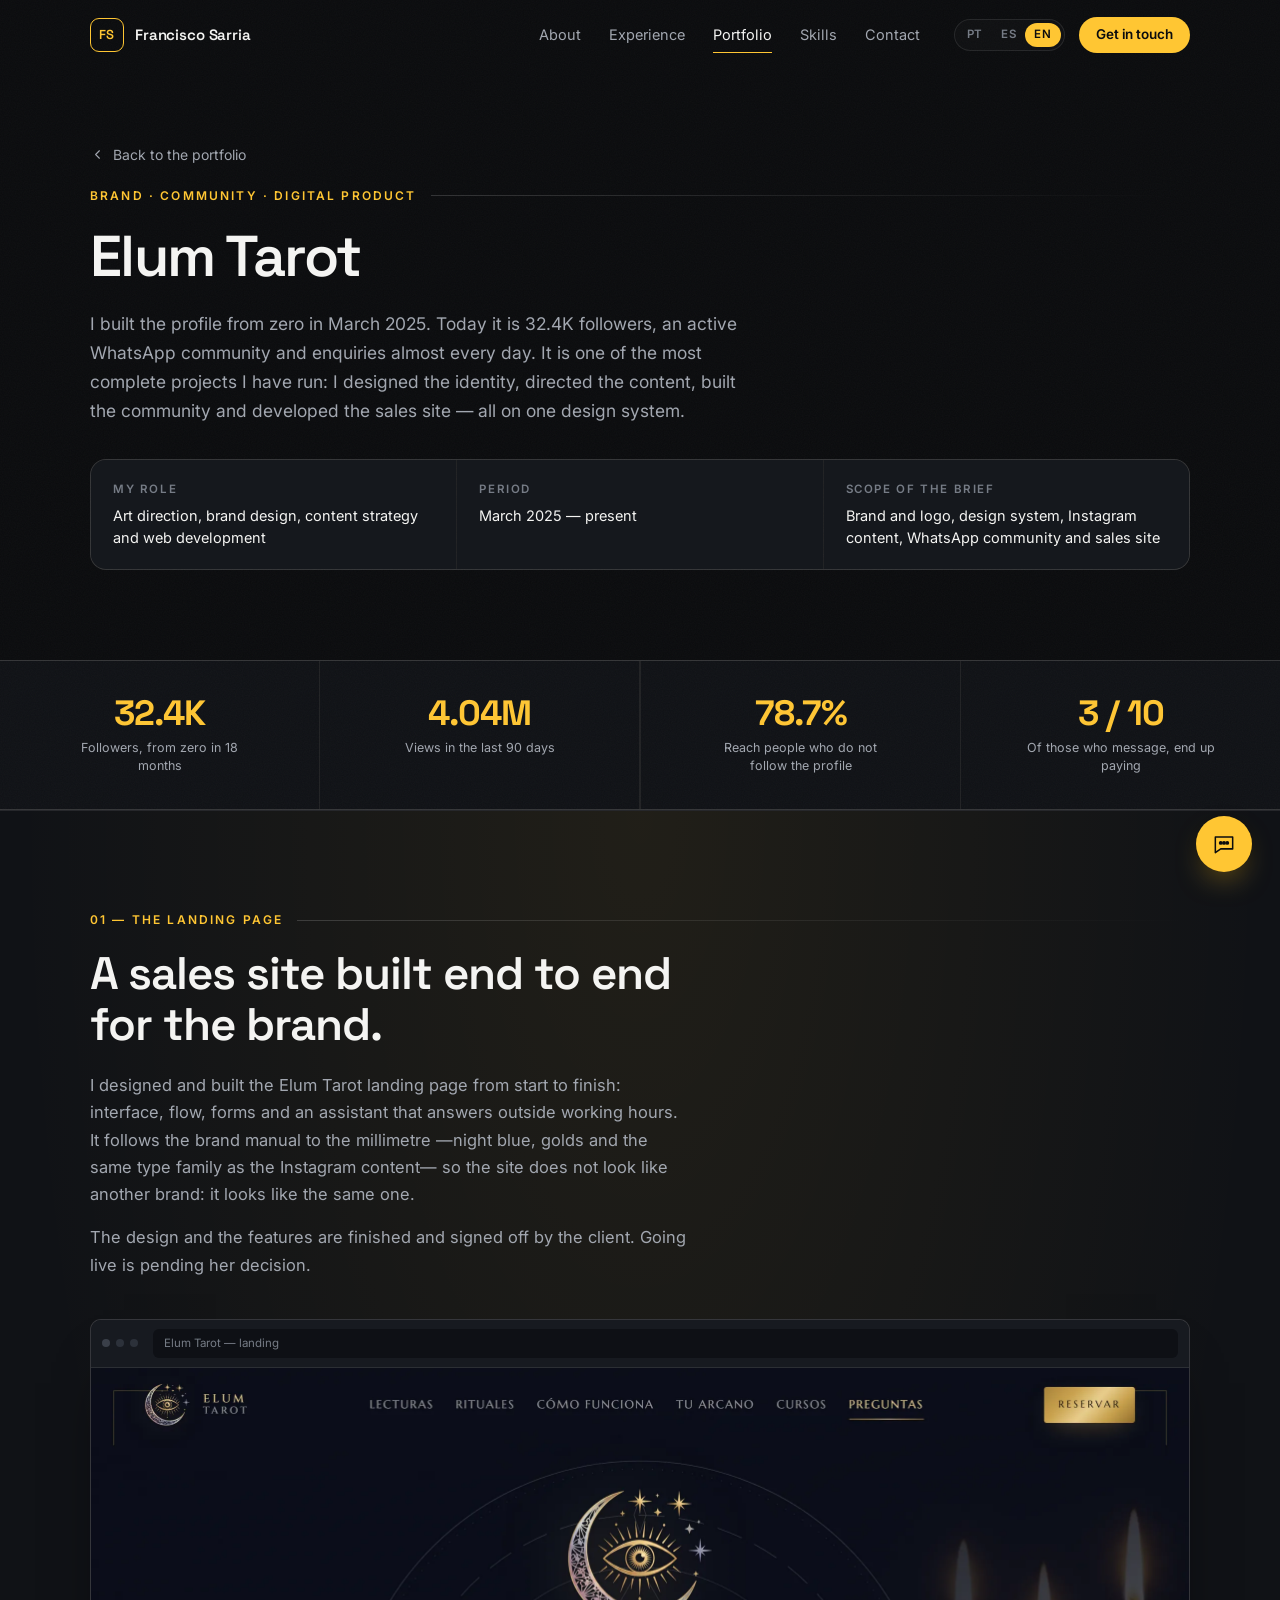
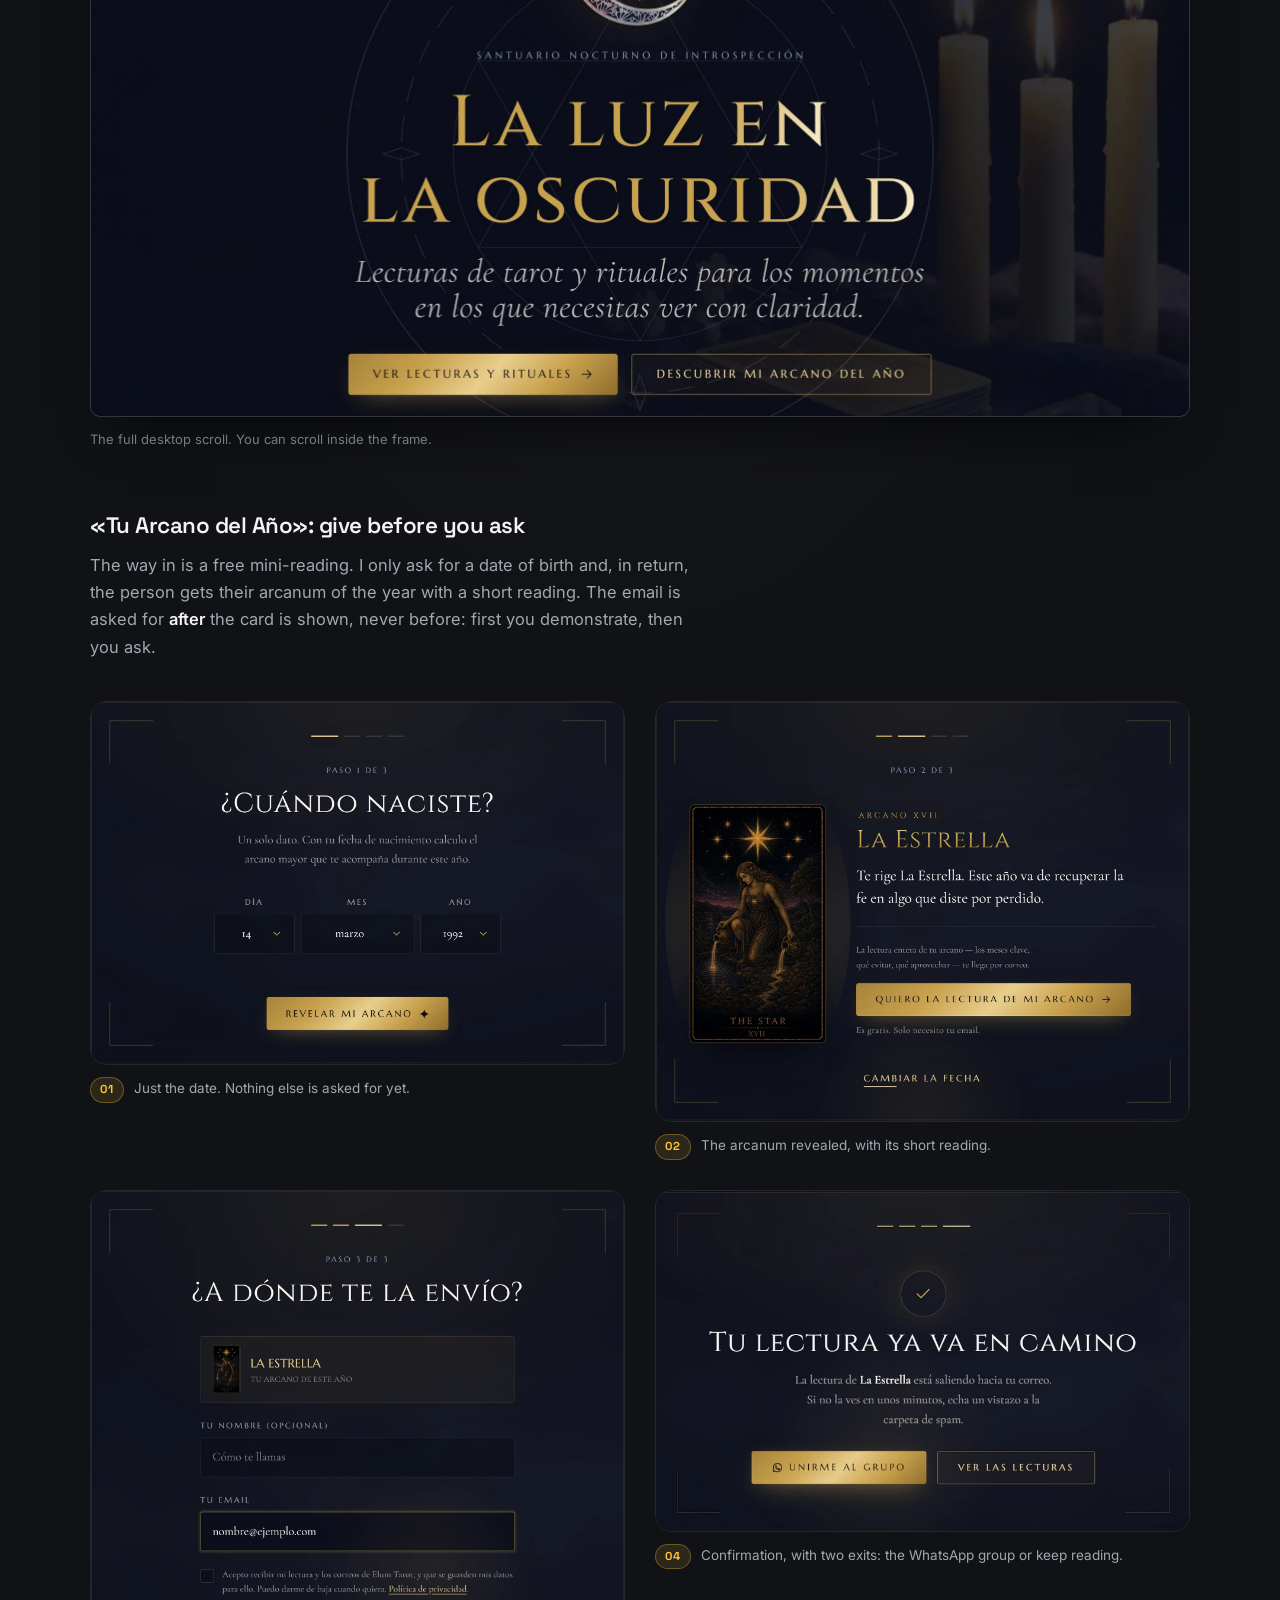
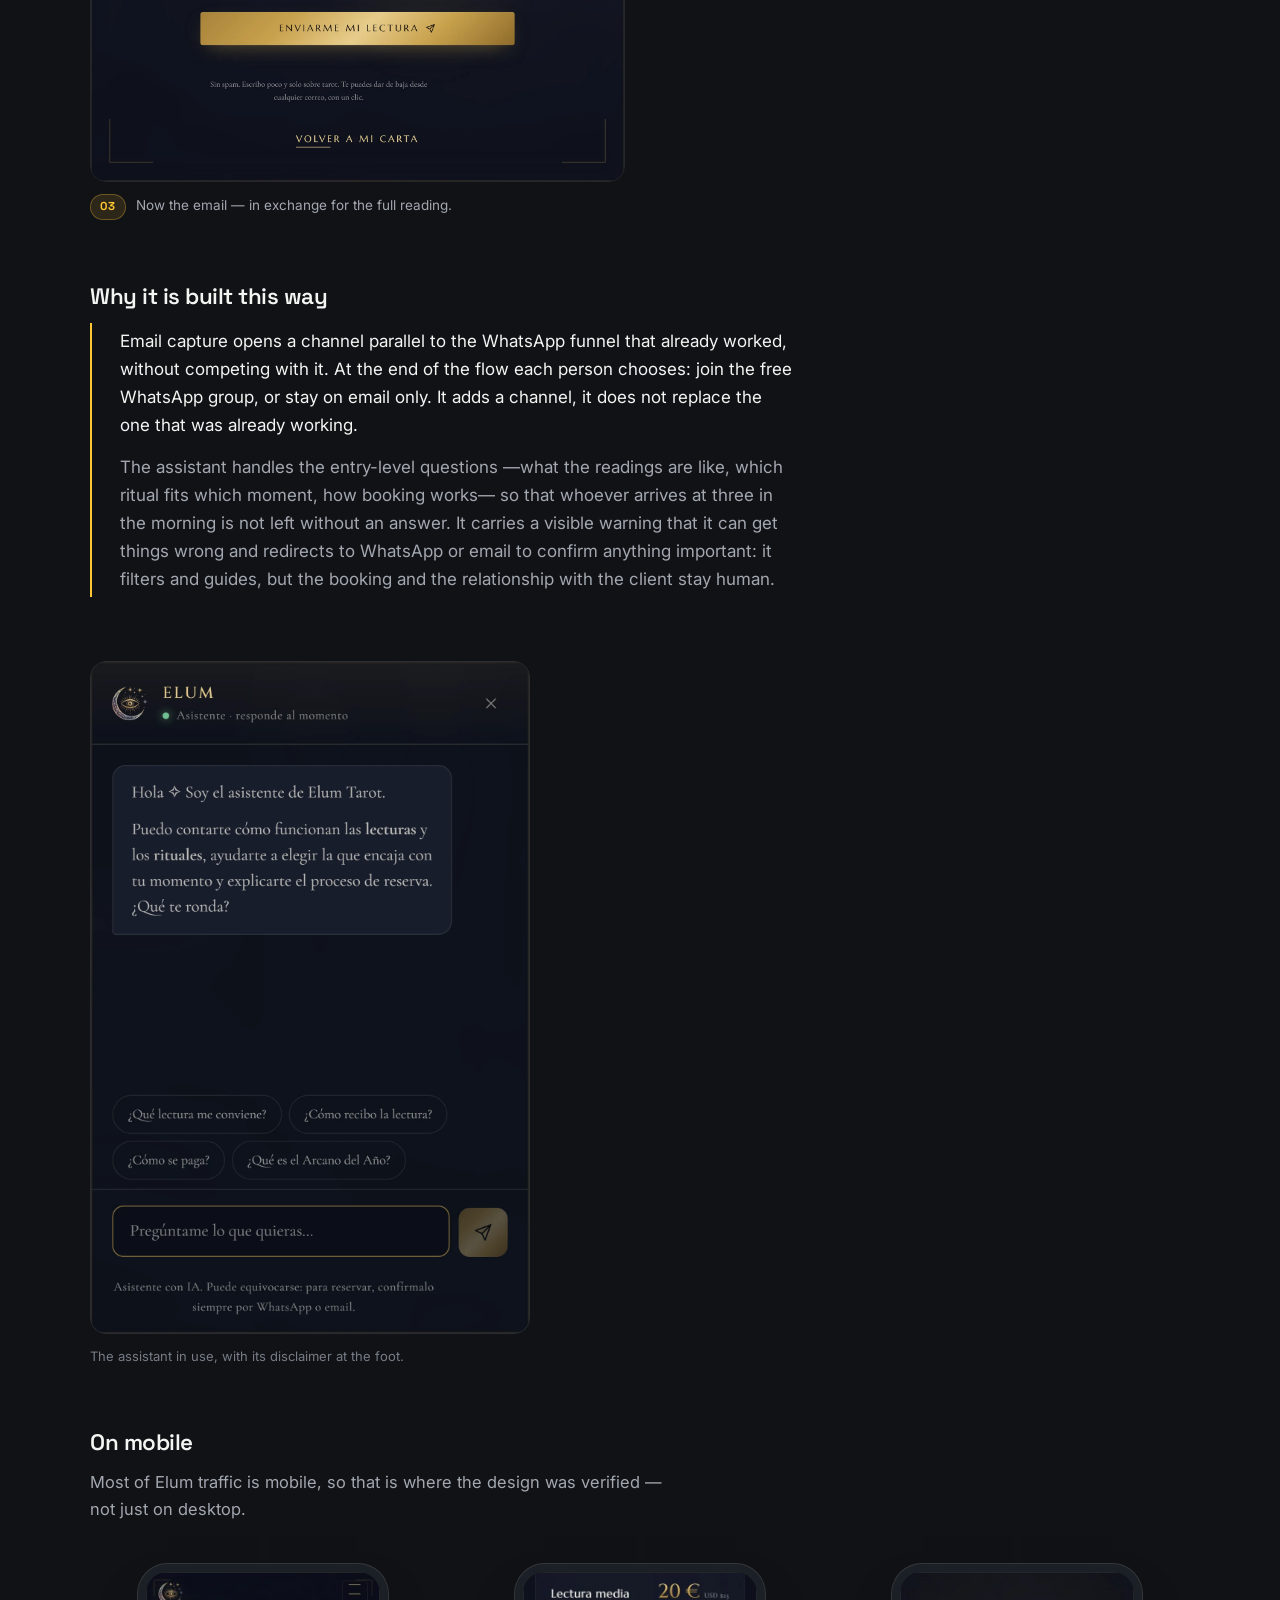
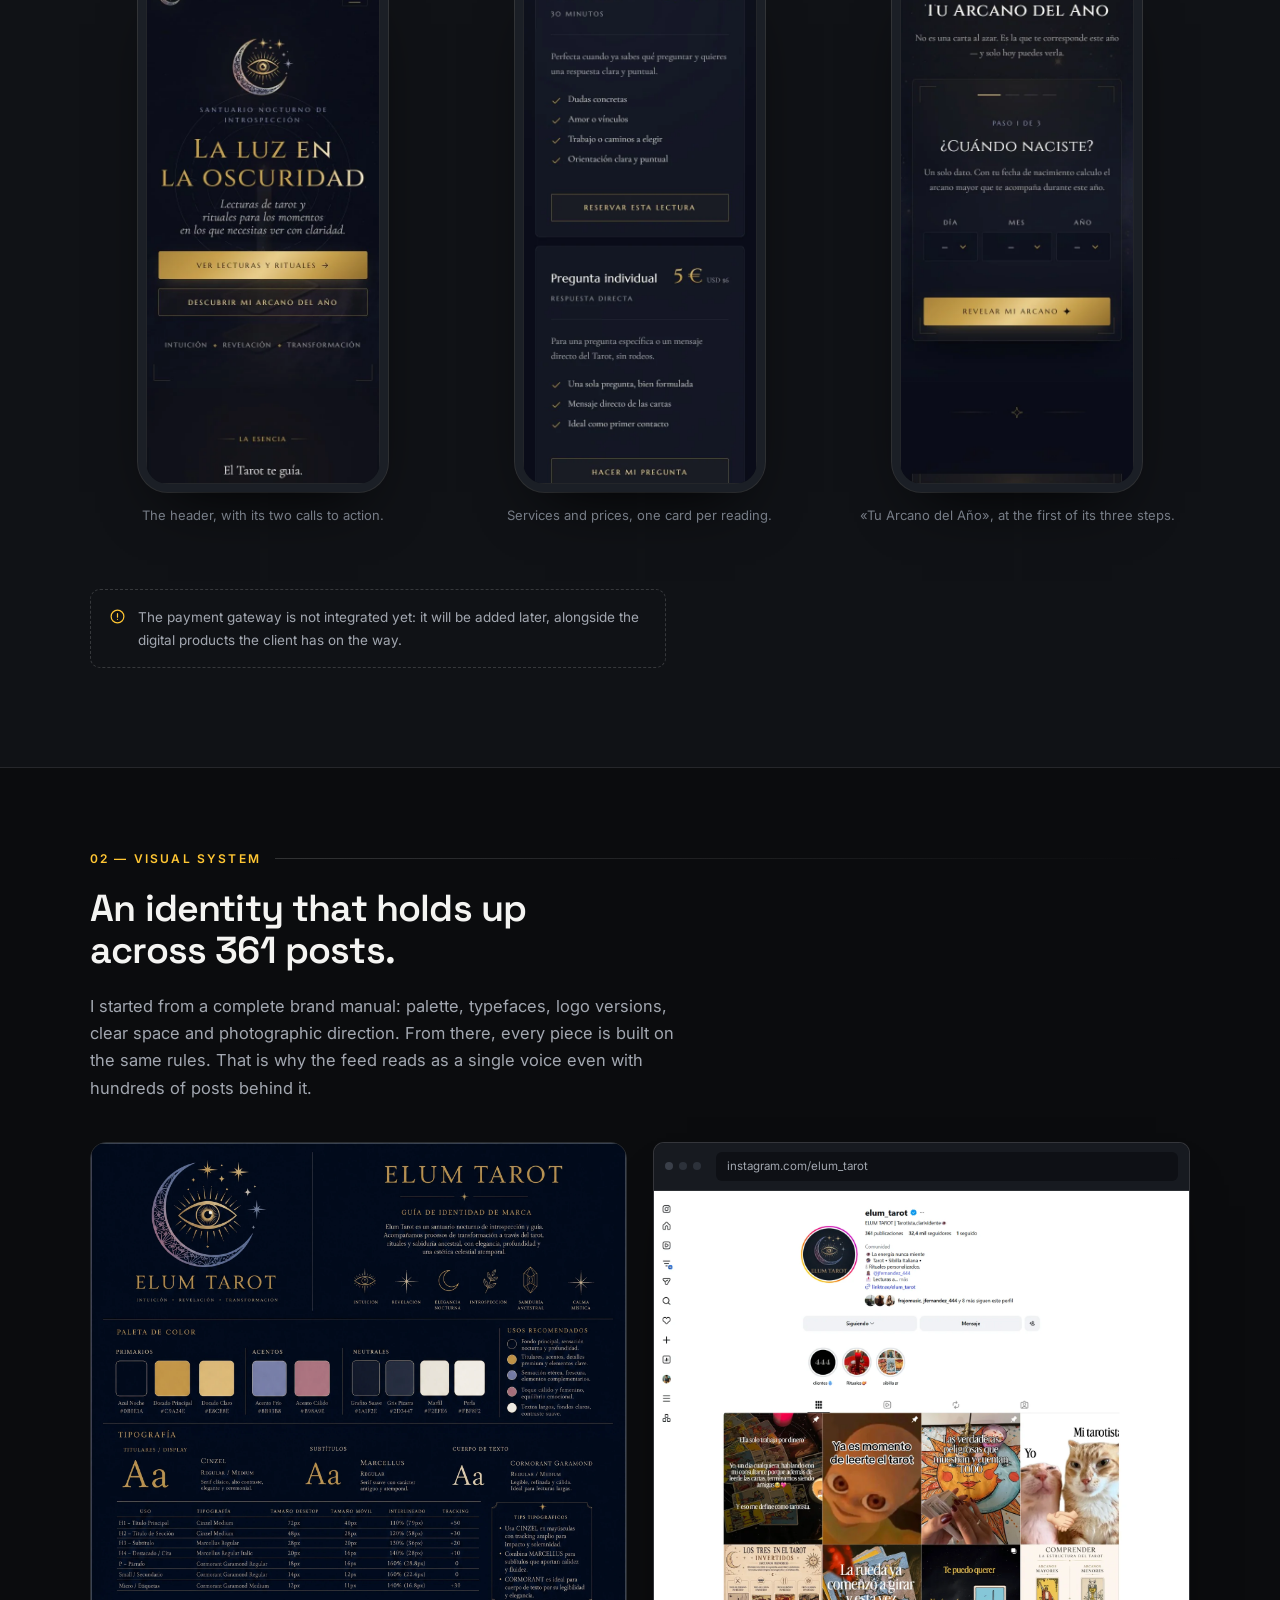
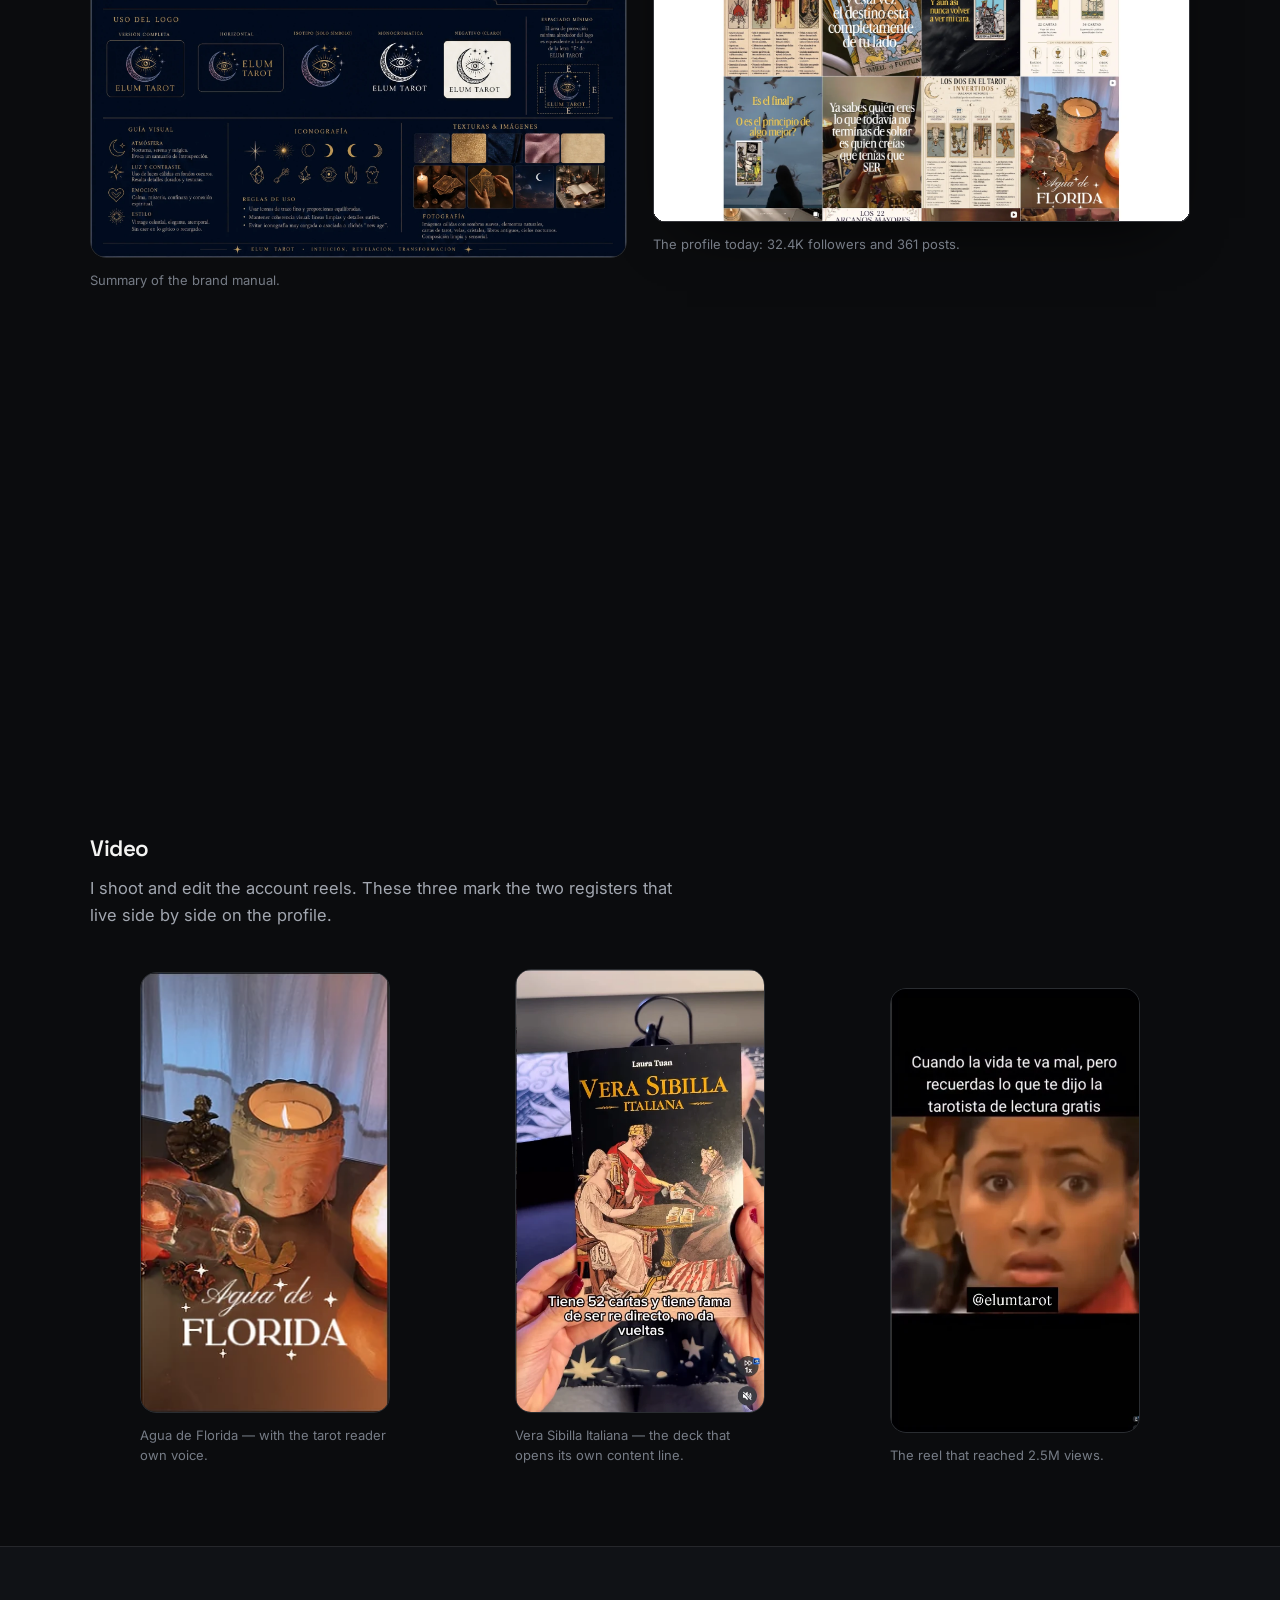
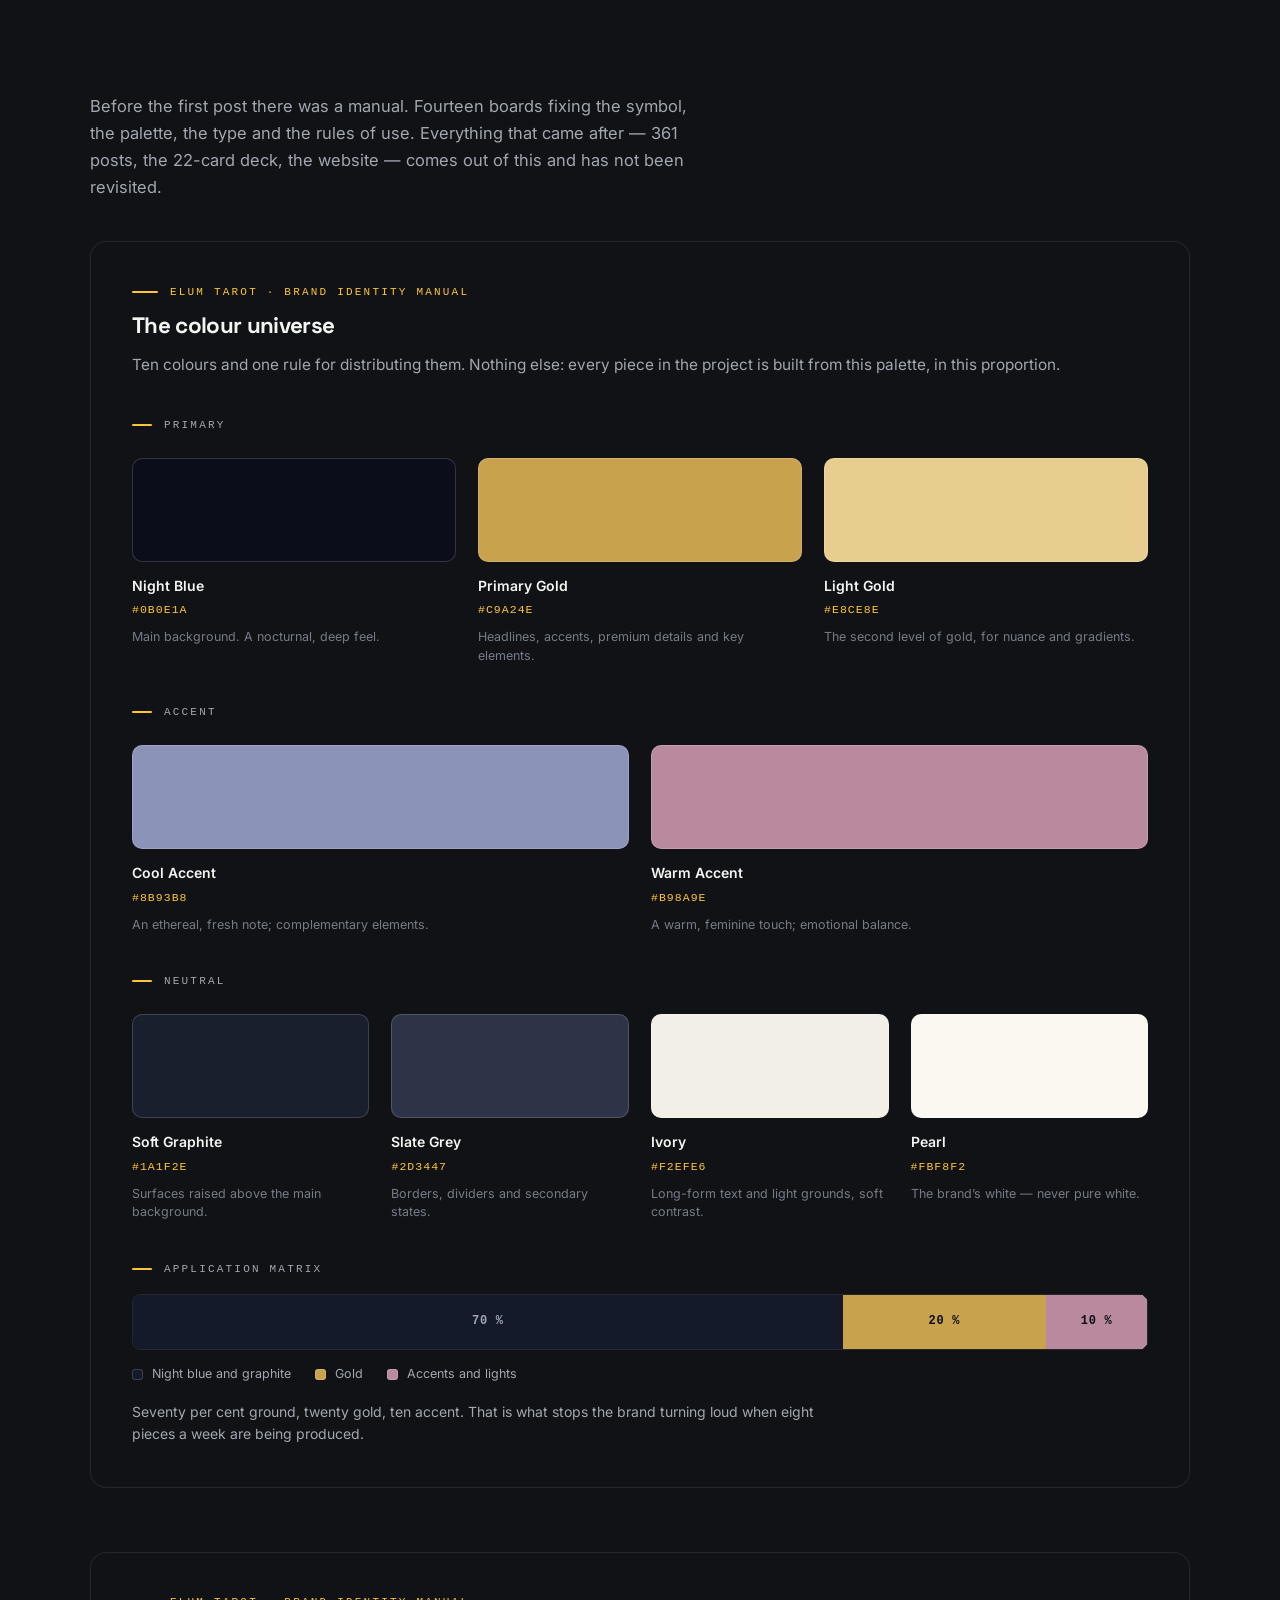
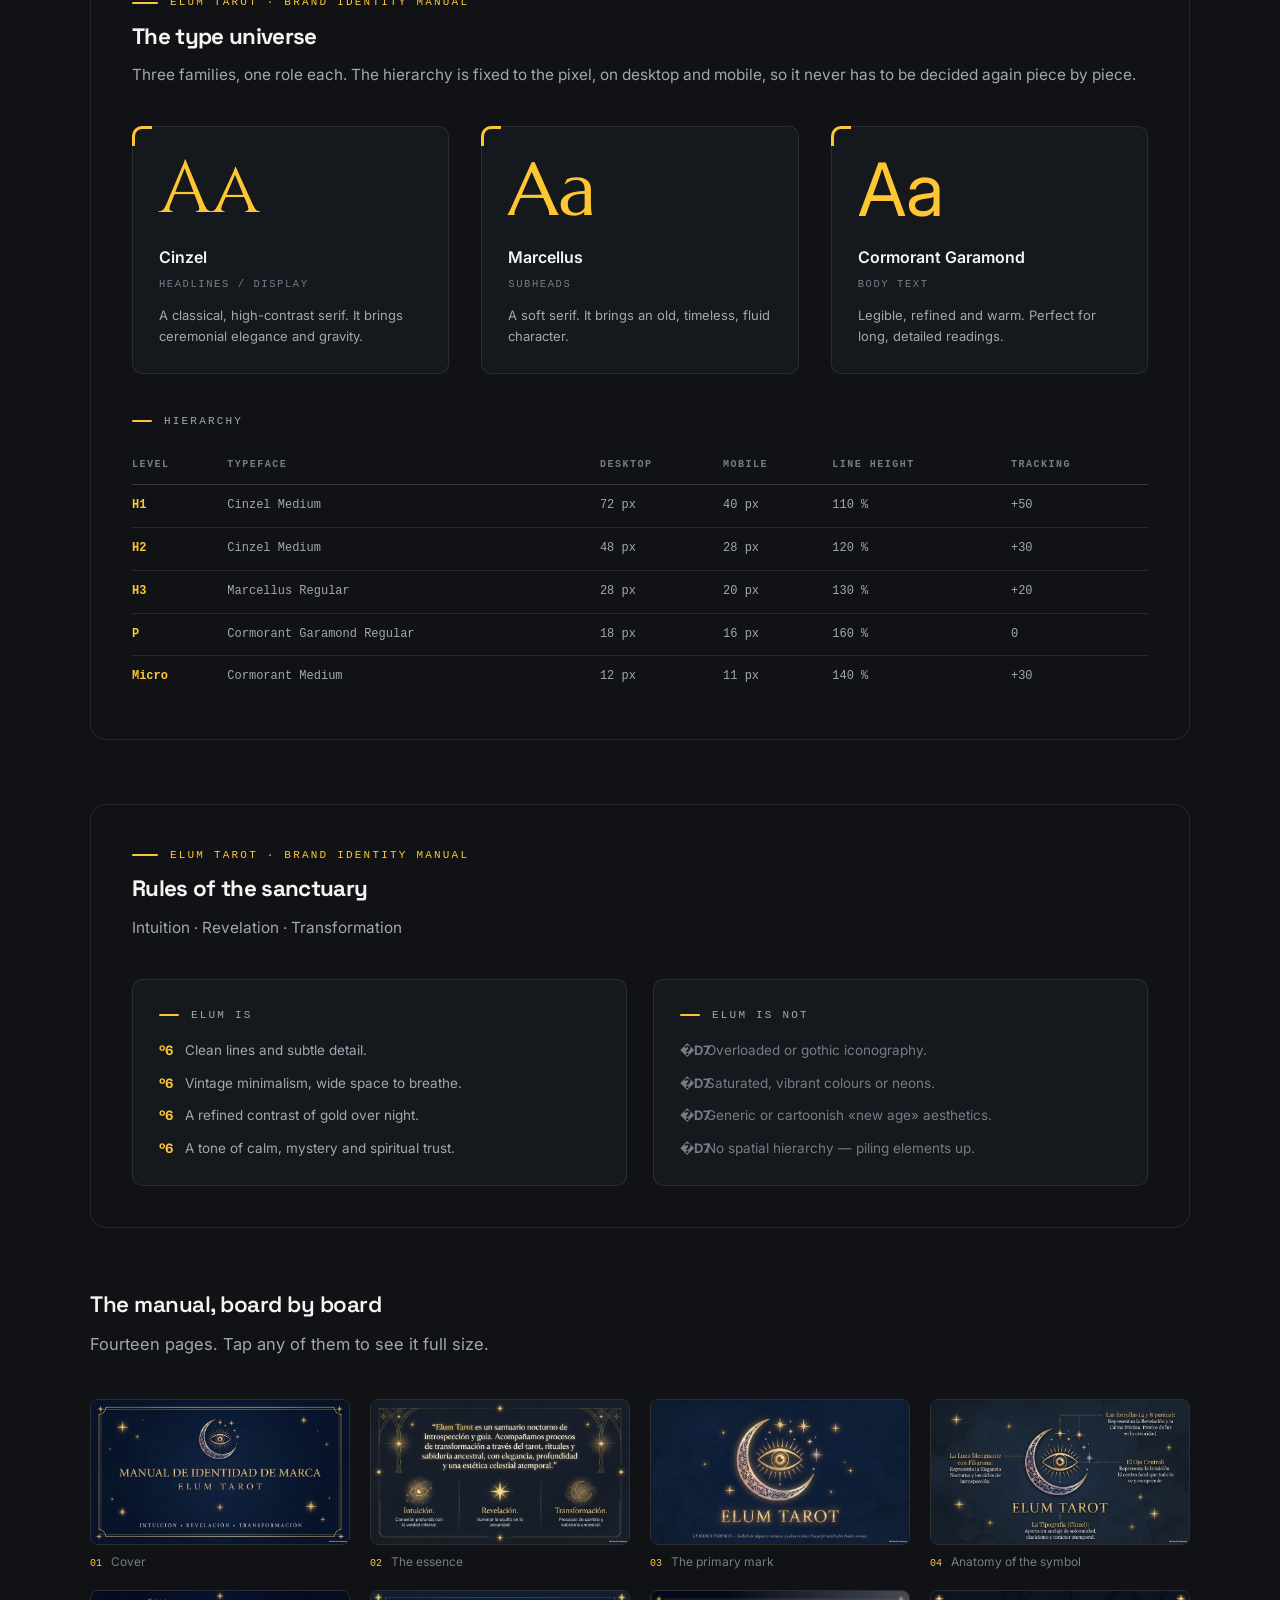
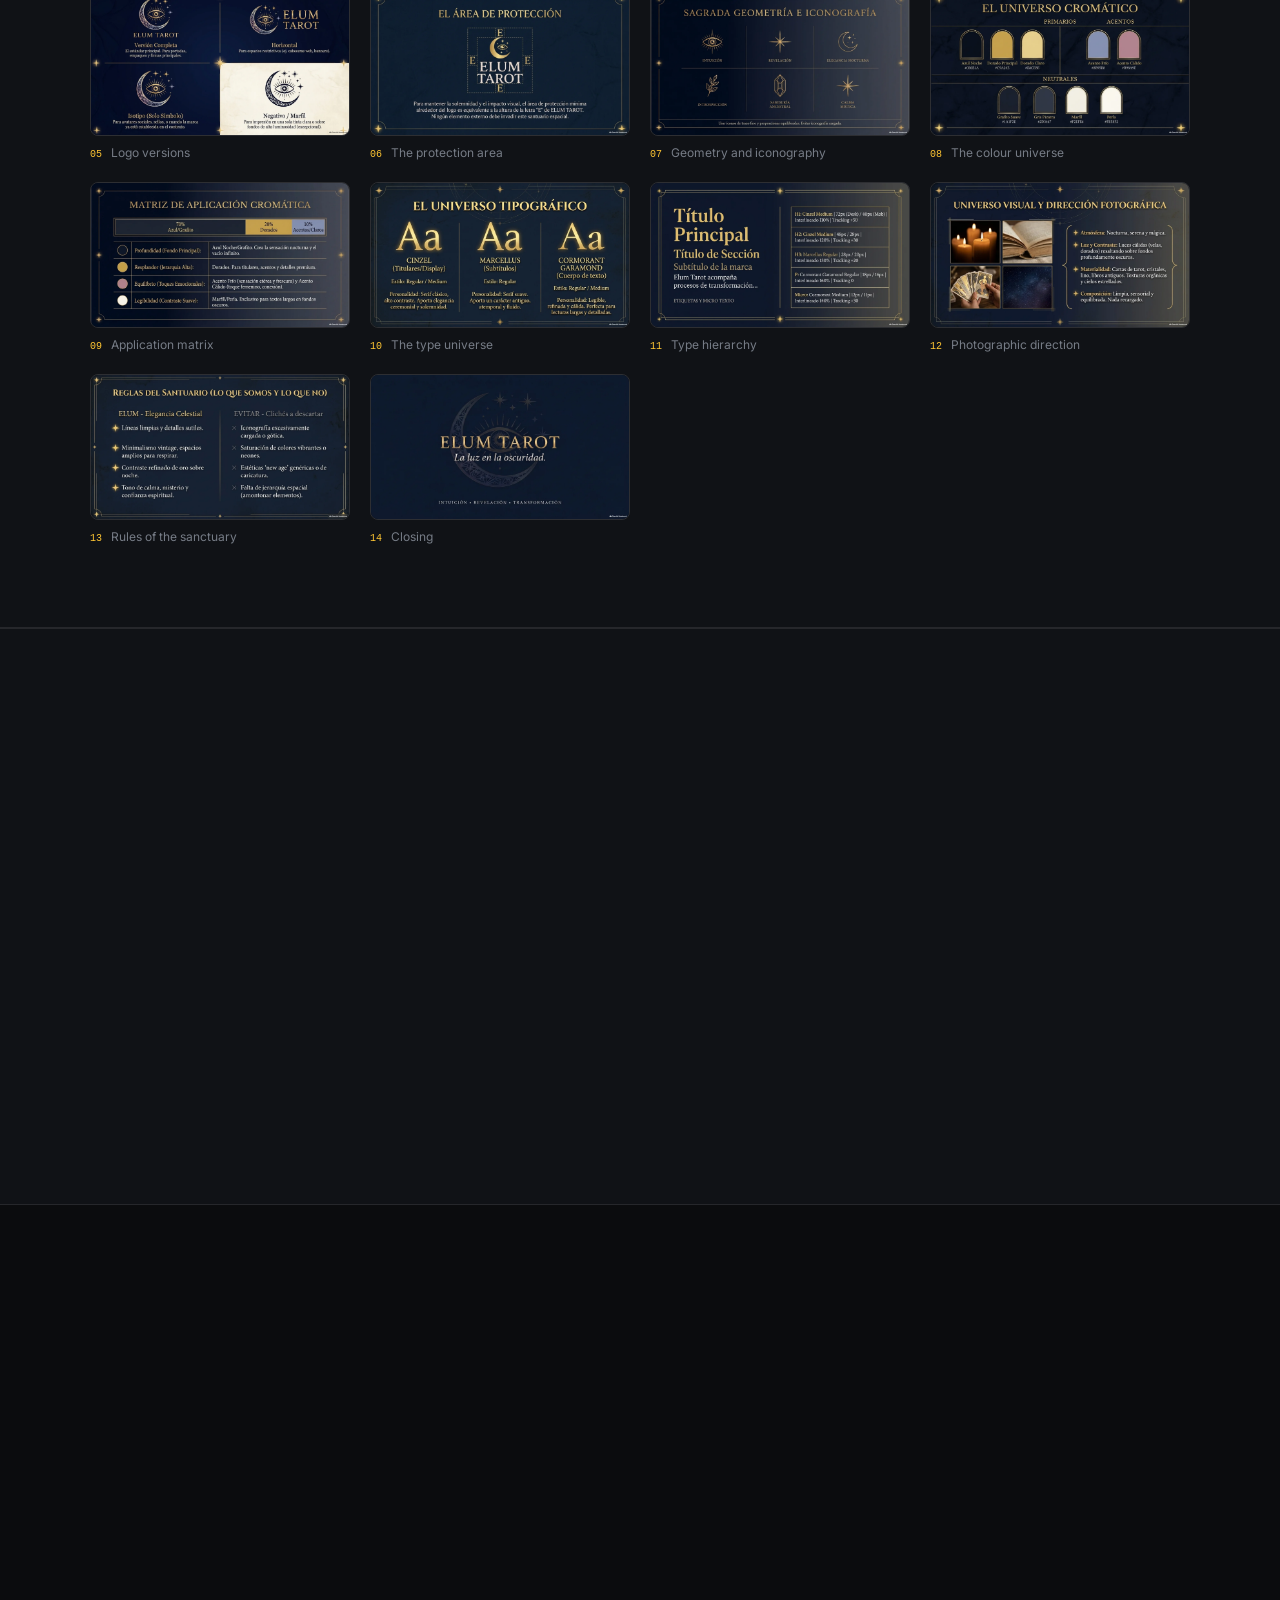
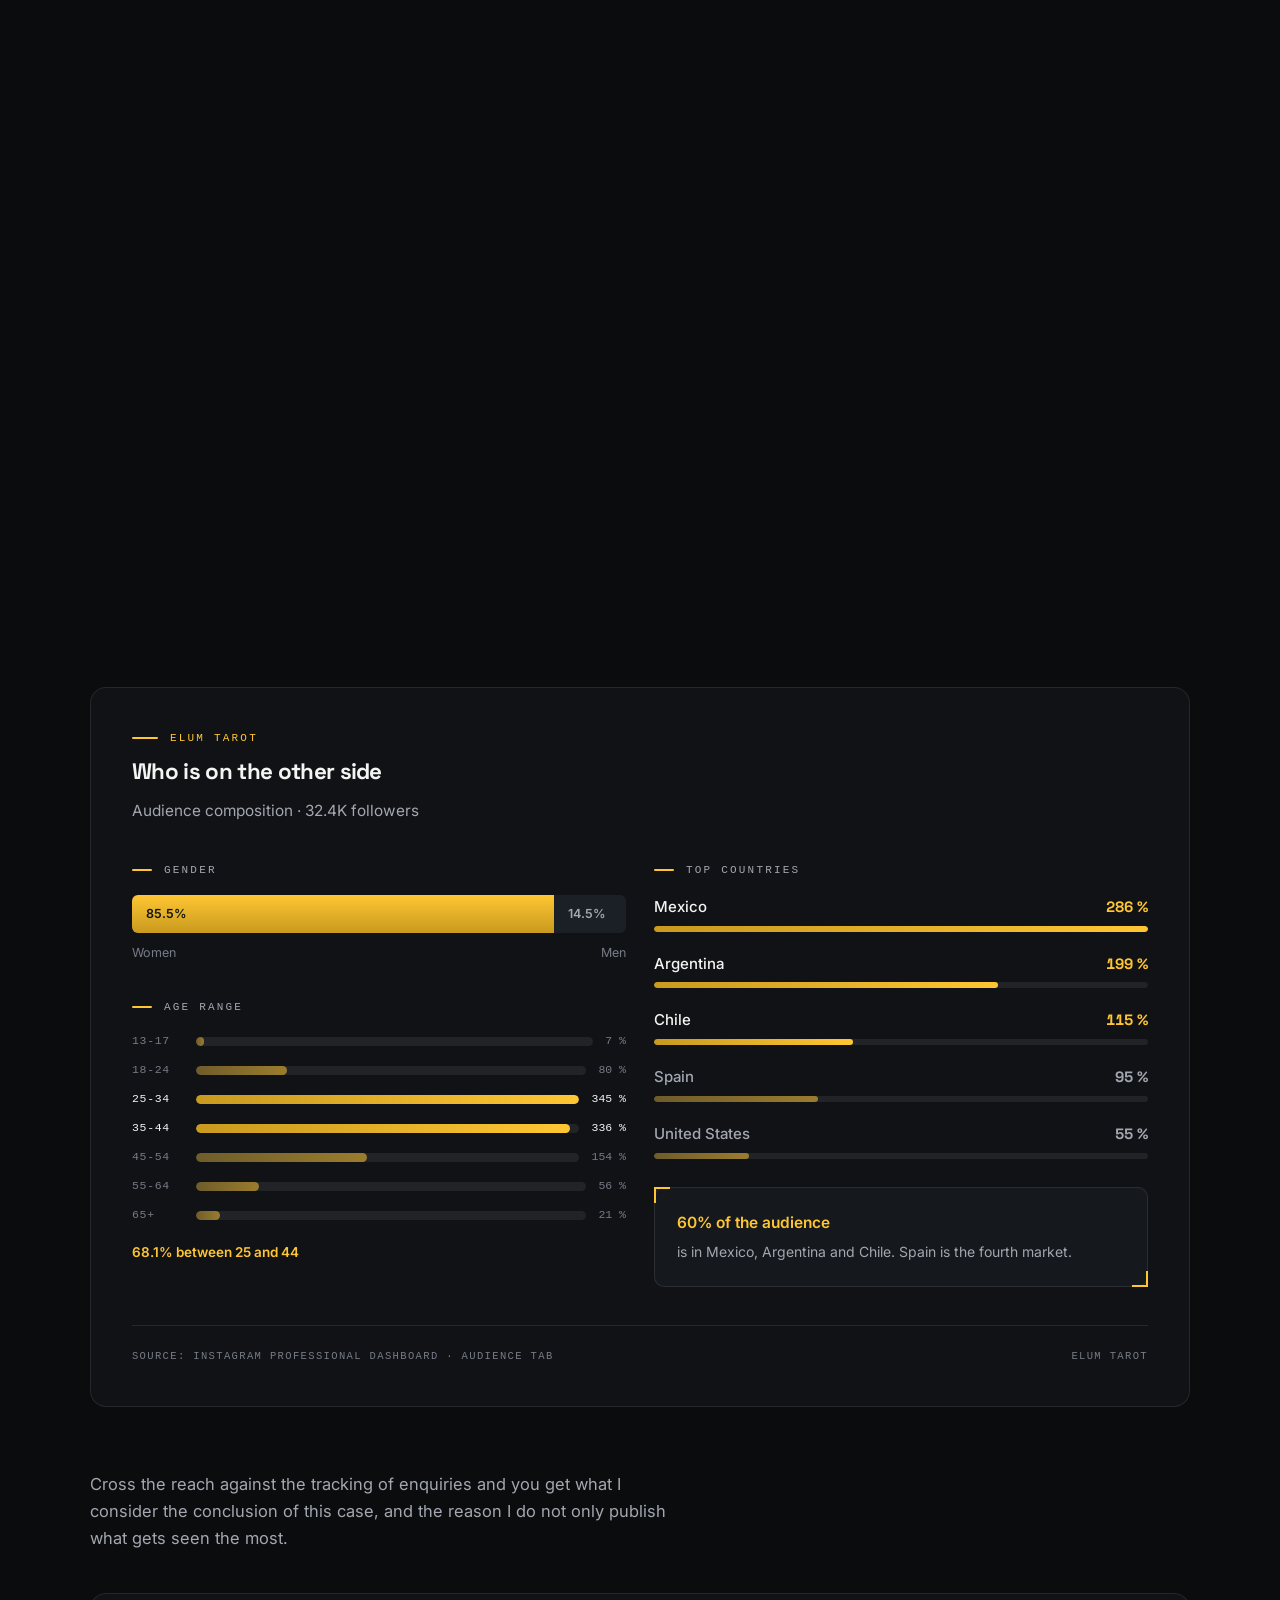
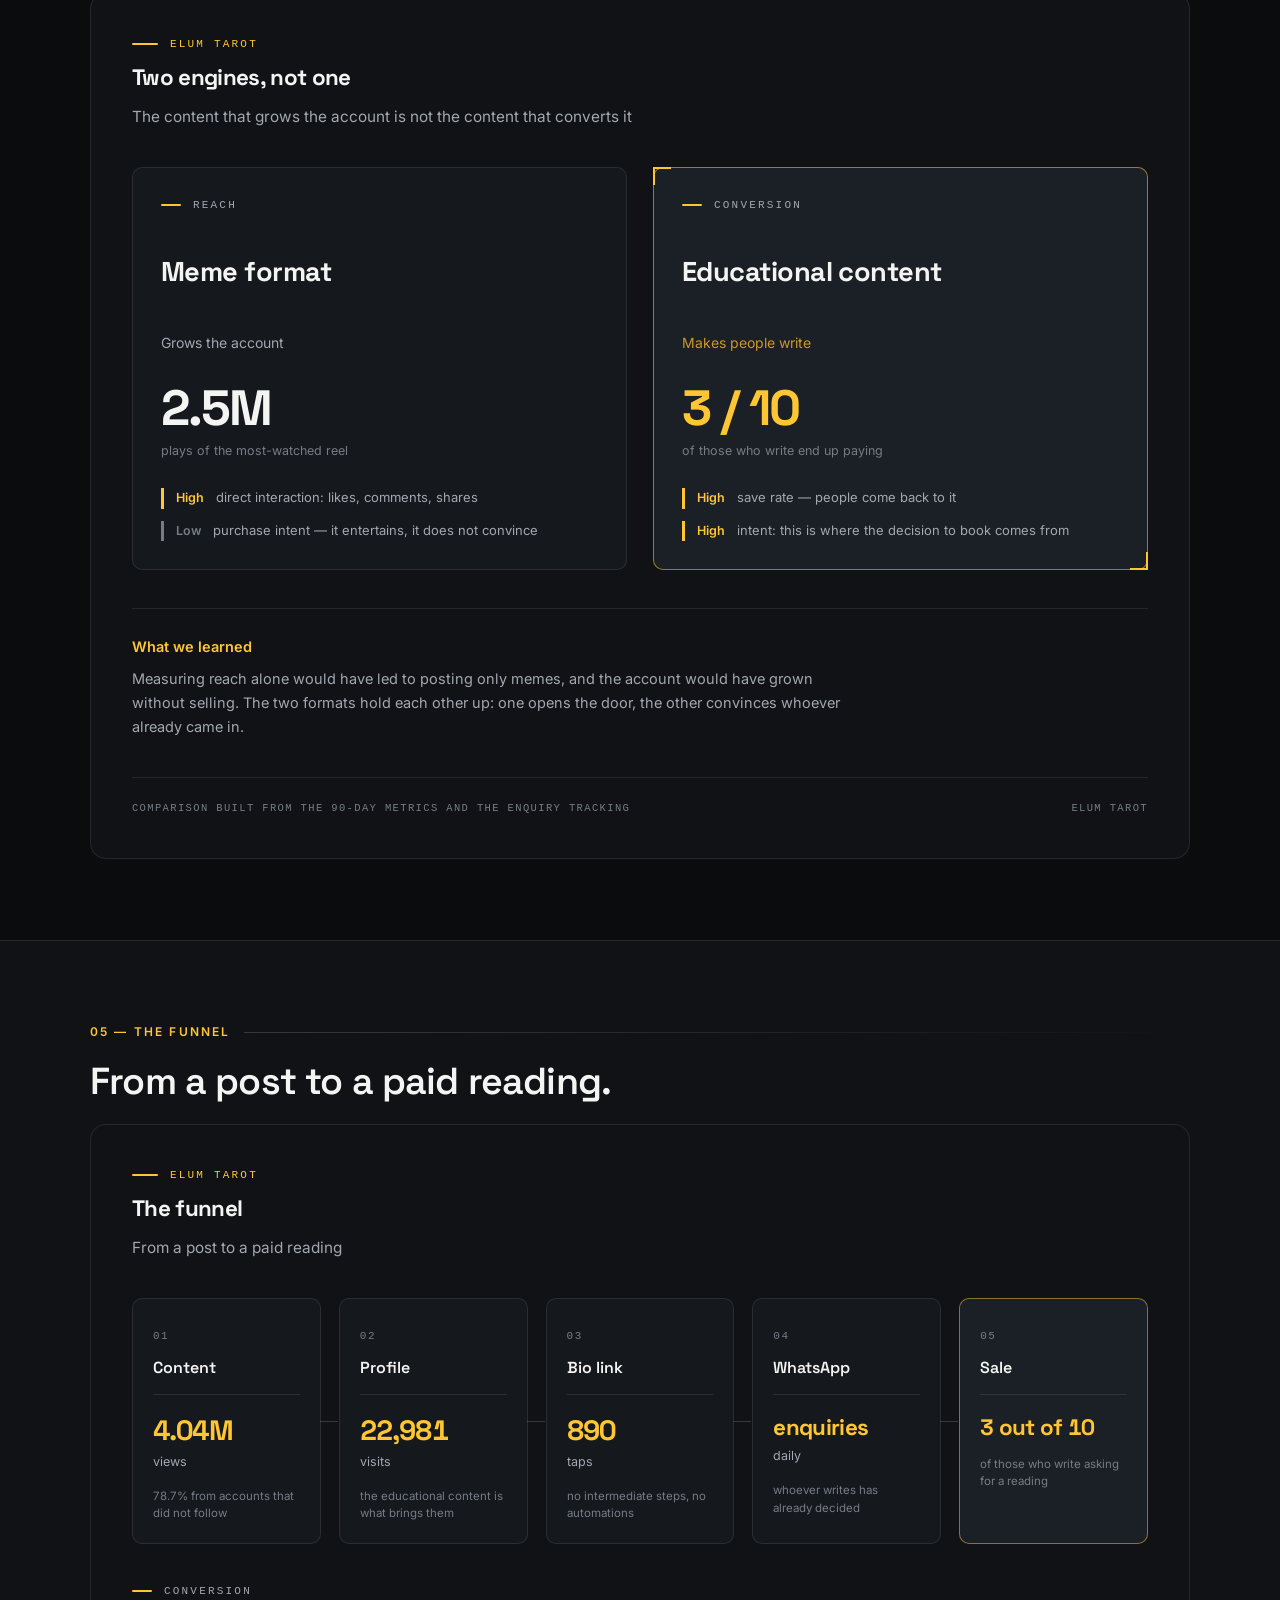
==== elum.html @ 89ec3c29 "Portafolio completo: cuatro casos, movimiento y asistente - Cuatro casos de estudio: Elum Tarot, Kia" ====
<!DOCTYPE html>
<html lang="es">
<head>
<meta charset="utf-8">
<meta name="viewport" content="width=device-width, initial-scale=1, viewport-fit=cover">
<title data-i18n="e.meta.title">Elum Tarot — Francisco Sarria</title>
<meta name="description" data-i18n-attr="content:e.meta.desc" content="Caso de estudio: marca, contenido, comunidad y una landing de ventas con captura de leads para Elum Tarot.">
<meta name="author" content="Francisco Sarria">
<meta name="theme-color" content="#0B0C0E">

<meta property="og:type" content="article">
<meta property="og:title" content="Elum Tarot — Francisco Sarria">
<meta property="og:description" content="De cero a 32,4 K seguidores y una web de ventas propia. El ciclo completo: contenido, comunidad, captura de leads y venta.">
<meta property="og:image" content="https://frajo10.github.io/cvfrancisco/assets/img/elum/elum-portada.webp">
<meta property="og:url" content="https://frajo10.github.io/cvfrancisco/elum.html">

<link rel="icon" href="assets/img/favicon.svg" type="image/svg+xml">
<link rel="preconnect" href="https://fonts.googleapis.com">
<link rel="preconnect" href="https://fonts.gstatic.com" crossorigin>
<link href="https://fonts.googleapis.com/css2?family=Inter:wght@400;500;600&family=Space+Grotesk:wght@400;500;600;700&display=swap" rel="stylesheet">
<!-- las tres familias del manual de Elum: se cargan solo aqui, para el bloque de identidad -->
<link href="https://fonts.googleapis.com/css2?family=Cinzel:wght@400;500&family=Marcellus&family=Cormorant+Garamond:wght@400;500&display=swap" rel="stylesheet">
<link rel="stylesheet" href="assets/css/style.css?v=48">
<script>document.documentElement.classList.add('js');</script>
</head>
<body>

<a class="skip-link" href="#contenido" data-i18n="a11y.skip">Ir al contenido</a>
<div class="progress" id="progress" aria-hidden="true"><span></span></div>

<!-- ============ HEADER ============ -->
<header class="site-header" id="header">
  <div class="wrap header-inner">
    <a href="index.html" class="brand" aria-label="Francisco Sarria">
      <span class="brand-mark">FS</span>
      <span class="brand-name">Francisco Sarria</span>
    </a>

    <nav class="nav" id="nav" aria-label="Principal">
      <a href="index.html#sobre-mi"    data-i18n="nav.about">Sobre mí</a>
      <a href="index.html#experiencia" data-i18n="nav.experience">Experiencia</a>
      <a href="portafolio.html" class="active" data-i18n="nav.work">Portafolio</a>
      <a href="index.html#habilidades" data-i18n="nav.skills">Habilidades</a>
      <a href="index.html#contacto"    data-i18n="nav.contact">Contacto</a>

      <div class="nav-tools">
        <div class="lang" role="group" aria-label="Idioma">
          <button type="button" data-lang="pt">PT</button>
          <button type="button" data-lang="es">ES</button>
          <button type="button" data-lang="en">EN</button>
        </div>
        <a href="index.html#contacto" class="btn btn-primary btn-sm nav-cta" data-i18n="cta.write">Escríbeme</a>
      </div>
    </nav>

    <button class="burger" id="burger" aria-expanded="false" aria-controls="nav" aria-label="Menú">
      <span></span><span></span>
    </button>
  </div>
</header>

<!-- Grupos del lightbox -->
    <template data-lb-set="web">
      <i data-src="assets/img/elum/elum-web-paso1-fecha.webp" data-alt="a.web.p1"></i>
      <i data-src="assets/img/elum/elum-web-paso2-revelacion.webp" data-alt="a.web.p2"></i>
      <i data-src="assets/img/elum/elum-web-paso3-email.webp" data-alt="a.web.p3"></i>
      <i data-src="assets/img/elum/elum-web-paso4-confirmacion.webp" data-alt="a.web.p4"></i>
      <i data-src="assets/img/elum/elum-web-asistente.webp" data-alt="a.web.asst"></i>
    </template>
    <template data-lb-set="mobil">
      <i data-src="assets/img/elum/elum-mob-cabecera.webp" data-alt="a.mob.cabecera"></i>
      <i data-src="assets/img/elum/elum-mob-servicios.webp" data-alt="a.mob.servicios"></i>
      <i data-src="assets/img/elum/elum-mob-arcano.webp" data-alt="a.mob.arcano"></i>
    </template>
    <template data-lb-set="marca">
      <i data-src="assets/img/elum/elum-manual.webp" data-alt="a.manual"></i>
      <i data-src="assets/img/elum/elum-pieza-01.webp" data-alt="a.pieza1"></i>
      <i data-src="assets/img/elum/elum-pieza-02.webp" data-alt="a.pieza2"></i>
      <i data-src="assets/img/elum/elum-pieza-03.webp" data-alt="a.pieza3"></i>
      <i data-src="assets/img/elum/elum-pieza-04.webp" data-alt="a.pieza4"></i>
    </template>
    <template data-lb-set="reels">
      <i data-src="assets/img/elum/elum-reel-01.webp" data-alt="a.reel1"></i>
      <i data-src="assets/img/elum/elum-reel-02.webp" data-alt="a.reel2"></i>
      <i data-src="assets/img/elum/elum-reel-03.webp" data-alt="a.reel3"></i>
    </template>
    <template data-lb-set="evol">
      <i data-src="assets/img/elum/elum-primeros-posts.webp" data-alt="a.posts"></i>
    </template>
    <template data-lb-set="arcanos3">
      <i data-src="assets/img/elum/elum-arcano-rueda.webp" data-alt="a.arcano.rueda"></i>
      <i data-src="assets/img/elum/elum-arcano-estrella.webp" data-alt="a.arcano.estrella"></i>
      <i data-src="assets/img/elum/elum-arcano-luna.webp" data-alt="a.arcano.luna"></i>
    </template>
    <template data-lb-set="mazo">
      <i data-src="assets/img/elum/elum-arcano-00.webp" data-alt="aa.00"></i>
      <i data-src="assets/img/elum/elum-arcano-01.webp" data-alt="aa.01"></i>
      <i data-src="assets/img/elum/elum-arcano-02.webp" data-alt="aa.02"></i>
      <i data-src="assets/img/elum/elum-arcano-03.webp" data-alt="aa.03"></i>
      <i data-src="assets/img/elum/elum-arcano-04.webp" data-alt="aa.04"></i>
      <i data-src="assets/img/elum/elum-arcano-05.webp" data-alt="aa.05"></i>
      <i data-src="assets/img/elum/elum-arcano-06.webp" data-alt="aa.06"></i>
      <i data-src="assets/img/elum/elum-arcano-07.webp" data-alt="aa.07"></i>
      <i data-src="assets/img/elum/elum-arcano-08.webp" data-alt="aa.08"></i>
      <i data-src="assets/img/elum/elum-arcano-09.webp" data-alt="aa.09"></i>
      <i data-src="assets/img/elum/elum-arcano-10.webp" data-alt="aa.10"></i>
      <i data-src="assets/img/elum/elum-arcano-11.webp" data-alt="aa.11"></i>
      <i data-src="assets/img/elum/elum-arcano-12.webp" data-alt="aa.12"></i>
      <i data-src="assets/img/elum/elum-arcano-13.webp" data-alt="aa.13"></i>
      <i data-src="assets/img/elum/elum-arcano-14.webp" data-alt="aa.14"></i>
      <i data-src="assets/img/elum/elum-arcano-15.webp" data-alt="aa.15"></i>
      <i data-src="assets/img/elum/elum-arcano-16.webp" data-alt="aa.16"></i>
      <i data-src="assets/img/elum/elum-arcano-17.webp" data-alt="aa.17"></i>
      <i data-src="assets/img/elum/elum-arcano-18.webp" data-alt="aa.18"></i>
      <i data-src="assets/img/elum/elum-arcano-19.webp" data-alt="aa.19"></i>
      <i data-src="assets/img/elum/elum-arcano-20.webp" data-alt="aa.20"></i>
      <i data-src="assets/img/elum/elum-arcano-21.webp" data-alt="aa.21"></i>
    </template>

    <template data-lb-set="manual">
      <i data-src="assets/img/elum/elum-id-01.webp" data-alt="ai.01"></i>
      <i data-src="assets/img/elum/elum-id-02.webp" data-alt="ai.02"></i>
      <i data-src="assets/img/elum/elum-id-03.webp" data-alt="ai.03"></i>
      <i data-src="assets/img/elum/elum-id-04.webp" data-alt="ai.04"></i>
      <i data-src="assets/img/elum/elum-id-05.webp" data-alt="ai.05"></i>
      <i data-src="assets/img/elum/elum-id-06.webp" data-alt="ai.06"></i>
      <i data-src="assets/img/elum/elum-id-07.webp" data-alt="ai.07"></i>
      <i data-src="assets/img/elum/elum-id-08.webp" data-alt="ai.08"></i>
      <i data-src="assets/img/elum/elum-id-09.webp" data-alt="ai.09"></i>
      <i data-src="assets/img/elum/elum-id-10.webp" data-alt="ai.10"></i>
      <i data-src="assets/img/elum/elum-id-11.webp" data-alt="ai.11"></i>
      <i data-src="assets/img/elum/elum-id-12.webp" data-alt="ai.12"></i>
      <i data-src="assets/img/elum/elum-id-13.webp" data-alt="ai.13"></i>
      <i data-src="assets/img/elum/elum-id-14.webp" data-alt="ai.14"></i>
    </template>

<main id="contenido">

  <!-- ============================================================
       CABECERA DEL CASO
       ============================================================ -->
  <section class="page-head case-hero">
    <div class="wrap">
      <a href="portafolio.html" class="back-link reveal">
        <svg viewBox="0 0 24 24" aria-hidden="true"><path d="M15 6l-6 6 6 6"/></svg>
        <span data-i18n="work.back">Volver al portafolio</span>
      </a>
      <p class="kicker reveal"><span data-i18n="work.1.tag">Marca · Comunidad · Producto digital</span></p>
      <h1 class="reveal" data-d="1">Elum Tarot</h1>
      <p class="lead reveal" data-d="2" data-i18n="e.lead">
        Creé el perfil desde cero en marzo de 2025. Hoy son 32,4 K seguidores, una comunidad activa
        en WhatsApp y consultas casi a diario. Es uno de los proyectos más completos que he llevado:
        diseñé la identidad, dirigí el contenido, construí la comunidad y desarrollé la web de
        ventas — todo sobre el mismo sistema de diseño.
      </p>

      <dl class="case-meta reveal" data-d="3">
        <div>
          <dt data-i18n="e.meta.role">Mi papel</dt>
          <dd data-i18n="e.meta.role.v">Dirección de arte, diseño de marca, estrategia de contenido y desarrollo web</dd>
        </div>
        <div>
          <dt data-i18n="e.meta.period">Periodo</dt>
          <dd data-i18n="e.meta.period.v">Marzo de 2025 — actualidad</dd>
        </div>
        <div>
          <dt data-i18n="e.meta.scope">Alcance del encargo</dt>
          <dd data-i18n="e.meta.scope.v">Marca y logo, sistema de diseño, contenido de Instagram, comunidad de WhatsApp y web de ventas</dd>
        </div>
      </dl>
    </div>
  </section>

  <div class="case-kpis">
    <div class="case-kpi reveal" data-d="0" data-tilt="5"><b data-i18n="e.n.324k">32,4 K</b><span data-i18n="e.kpi1">Seguidores, desde cero en 18 meses</span></div>
    <div class="case-kpi reveal" data-d="1" data-tilt="5"><b data-i18n="e.n.404m">4,04 M</b><span data-i18n="e.kpi2">Visualizaciones en los últimos 90 días</span></div>
    <div class="case-kpi reveal" data-d="2" data-tilt="5"><b data-i18n="e.n.787">78,7 %</b><span data-i18n="e.kpi3">Llegan a gente que no sigue el perfil</span></div>
    <div class="case-kpi reveal" data-d="3" data-tilt="5"><b>3 / 10</b><span data-i18n="e.kpi4">De quienes escriben, terminan pagando</span></div>
  </div>

  <!-- ============================================================
       01 · LA LANDING PAGE — abre el caso, es la pieza más fuerte
       ============================================================ -->
  <section class="case-sec case-sec--hero">
    <div class="wrap">
      <p class="kicker reveal"><span data-i18n="e.s1.k">01 — La landing page</span></p>
      <h2 class="reveal" data-i18n="e.s1.h">Una web de ventas construida entera para la marca.</h2>

      <div class="case-copy case-lead reveal" data-d="1">
        <p data-i18n="e.s1.p1">
          Diseñé y desarrollé la landing de Elum Tarot de principio a fin: interfaz, flujo, formularios
          y un asistente que responde fuera de horario. Sigue el manual de identidad al milímetro
          —azul noche, dorados y la misma familia tipográfica del contenido de Instagram— así que la
          web no parece otra marca: parece la misma.
        </p>
        <p data-i18n="e.s1.p2">
          El diseño y las funciones están terminados y aprobados por la clienta. La publicación
          está pendiente de su decisión.
        </p>
      </div>

      <div class="stack-lg">

        <!-- Recorrido completo en escritorio -->
        <figure class="fig reveal">
          <div class="browser browser--scroll">
            <div class="browser-bar">
              <span class="tl"></span><span class="tl"></span><span class="tl"></span>
              <span class="url">Elum Tarot — landing</span>
            </div>
            <div class="browser-scroll browser-scroll--tiras">
              <img src="assets/img/elum/elum-web-desktop-1.webp" data-i18n-attr="alt:a.web.desktop" alt="" loading="lazy" width="2200" height="6884">
              <img src="assets/img/elum/elum-web-desktop-2.webp" aria-hidden="true" alt="" loading="lazy" width="2200" height="6884">
              <img src="assets/img/elum/elum-web-desktop-3.webp" aria-hidden="true" alt="" loading="lazy" width="2200" height="6886">
            </div>
          </div>
          <figcaption data-i18n="e.s1.cap">Recorrido completo en escritorio. Puedes desplazarte dentro del marco.</figcaption>
        </figure>

        <!-- Flujo del arcano -->
        <div class="reveal">
          <h3 data-i18n="e.s1.h3a">«Tu Arcano del Año»: dar antes de pedir</h3>
          <div class="case-copy case-lead">
            <p data-i18n-html="e.s1.pa">
              La entrada es una mini-lectura gratuita. Solo pido la fecha de nacimiento y, a cambio,
              la persona recibe su arcano del año con una lectura breve. El email se pide
              <strong>después</strong> de mostrar la carta, nunca antes: primero se demuestra, luego
              se pide.
            </p>
          </div>

          <div class="steps">
            <figure class="step">
              <button class="lb-open-btn" type="button" data-lb="web" data-lb-i="0">
                <img src="assets/img/elum/elum-web-paso1-fecha.webp" data-i18n-attr="alt:a.web.p1" alt="Paso uno del flujo: el formulario pide la fecha de nacimiento" loading="lazy" width="1800" height="1223">
              </button>
              <figcaption><span class="step-n">01</span><span data-i18n="e.s1.st1">Solo la fecha. Todavía no se pide nada más.</span></figcaption>
            </figure>
            <figure class="step">
              <button class="lb-open-btn" type="button" data-lb="web" data-lb-i="1">
                <img src="assets/img/elum/elum-web-paso2-revelacion.webp" data-i18n-attr="alt:a.web.p2" alt="Paso dos: se revela el arcano correspondiente con una lectura breve" loading="lazy" width="1800" height="1417">
              </button>
              <figcaption><span class="step-n">02</span><span data-i18n="e.s1.st2">El arcano revelado, con su lectura breve.</span></figcaption>
            </figure>
            <figure class="step">
              <button class="lb-open-btn" type="button" data-lb="web" data-lb-i="2">
                <img src="assets/img/elum/elum-web-paso3-email.webp" data-i18n-attr="alt:a.web.p3" alt="Paso tres: se pide el email a cambio de la lectura completa" loading="lazy" width="1800" height="1992">
              </button>
              <figcaption><span class="step-n">03</span><span data-i18n="e.s1.st3">Ahora sí, el email — a cambio de la lectura completa.</span></figcaption>
            </figure>
            <figure class="step">
              <button class="lb-open-btn" type="button" data-lb="web" data-lb-i="3">
                <img src="assets/img/elum/elum-web-paso4-confirmacion.webp" data-i18n-attr="alt:a.web.p4" alt="Paso cuatro: confirmación con dos salidas, grupo de WhatsApp o seguir leyendo" loading="lazy" width="900" height="573">
              </button>
              <figcaption><span class="step-n">04</span><span data-i18n="e.s1.st4">Confirmación, con dos salidas: el grupo de WhatsApp o seguir leyendo.</span></figcaption>
            </figure>
          </div>
        </div>

        <!-- Decisiones de producto -->
        <div class="reveal">
          <h3 data-i18n="e.s1.h3b">Por qué está montado así</h3>
          <div class="decision">
            <p data-i18n="e.s1.d1">
              La captura de email abre un canal paralelo al WhatsApp que ya funcionaba, sin competir
              con él. Al final del flujo cada persona elige: entra al grupo gratuito de WhatsApp o se
              queda solo en correo. Es sumar un canal, no reemplazar el que ya daba resultado.
            </p>
            <p data-i18n="e.s1.d2">
              El asistente resuelve las dudas de entrada —cómo son las lecturas, qué ritual encaja con
              cada momento, cómo se reserva— para que quien llega de madrugada no se quede sin
              respuesta. Lleva un aviso visible de que puede equivocarse y redirige a WhatsApp o correo
              para confirmar cualquier cosa importante: filtra y orienta, pero la reserva y la relación
              con la clienta siguen siendo humanas.
            </p>
          </div>
        </div>

        <!-- Asistente + móvil -->
        <!-- Asistente -->
        <figure class="fig fig--narrow reveal">
          <button class="lb-open-btn" type="button" data-lb="web" data-lb-i="4">
            <img src="assets/img/elum/elum-web-asistente.webp" data-i18n-attr="alt:a.web.asst" alt="Asistente conversacional de la web respondiendo una duda sobre cómo se recibe la lectura" loading="lazy" width="1176" height="1800">
          </button>
          <figcaption data-i18n="e.s1.capAsst">El asistente en uso, con su aviso al pie.</figcaption>
        </figure>

        <!-- Móvil: tres secciones, no el scroll completo -->
        <div class="reveal">
          <h3 data-i18n="e.s1.h3c">En móvil</h3>
          <div class="case-copy case-lead">
            <p data-i18n="e.s1.capMob">La mayoría del tráfico de Elum es móvil, así que ahí es donde se verificó el diseño — no solo en escritorio.</p>
          </div>
          <div class="phones">
            <figure class="phone-fig">
              <div class="phone">
                <button class="lb-open-btn" type="button" data-lb="mobil" data-lb-i="0">
                  <img src="assets/img/elum/elum-mob-cabecera.webp" data-i18n-attr="alt:a.mob.cabecera" alt="Pantalla de móvil con el logo, el título en dorado sobre fondo azul noche y dos botones de acción." loading="lazy" width="500" height="1100">
                </button>
              </div>
              <figcaption data-i18n="e.mob.cap1">La cabecera, con las dos llamadas a la acción.</figcaption>
            </figure>
            <figure class="phone-fig">
              <div class="phone">
                <button class="lb-open-btn" type="button" data-lb="mobil" data-lb-i="1">
                  <img src="assets/img/elum/elum-mob-servicios.webp" data-i18n-attr="alt:a.mob.servicios" alt="Dos tarjetas de servicio en móvil: Lectura media 20 € y Pregunta individual 5 €, con lo que incluyen." loading="lazy" width="500" height="1100">
                </button>
              </div>
              <figcaption data-i18n="e.mob.cap2">Servicios y precios, una tarjeta por lectura.</figcaption>
            </figure>
            <figure class="phone-fig">
              <div class="phone">
                <button class="lb-open-btn" type="button" data-lb="mobil" data-lb-i="2">
                  <img src="assets/img/elum/elum-mob-arcano.webp" data-i18n-attr="alt:a.mob.arcano" alt="La herramienta en móvil: paso 1 de 3, con selectores de día, mes y año y el botón para revelar el arcano." loading="lazy" width="500" height="1100">
                </button>
              </div>
              <figcaption data-i18n="e.mob.cap3">«Tu Arcano del Año», en el primero de sus tres pasos.</figcaption>
            </figure>
          </div>
        </div>

        <p class="case-note reveal">
          <svg viewBox="0 0 24 24" aria-hidden="true"><circle cx="12" cy="12" r="9"/><path d="M12 8v5m0 3h.01"/></svg>
          <span data-i18n="e.s1.note">La pasarela de pago todavía no está integrada: se añadirá más adelante, junto con los
          productos digitales que la clienta tiene en camino.</span>
        </p>

      </div>
    </div>
  </section>

  <!-- ============================================================
       02 · SISTEMA VISUAL
       ============================================================ -->
  <section class="case-sec">
    <div class="wrap">
      <p class="kicker reveal"><span data-i18n="e.s2.k">02 — Sistema visual</span></p>
      <h2 class="reveal" data-i18n="e.s2.h">Una identidad que aguanta 361 publicaciones.</h2>

      <div class="case-copy case-lead reveal" data-d="1">
        <p data-i18n="e.s2.p">
          Partí de un manual de identidad completo: paleta, tipografías, versiones de logo, área de
          protección y dirección fotográfica. Desde ahí, cada pieza se construye sobre las mismas
          reglas. Por eso el feed se lee como una sola voz aunque haya cientos de publicaciones
          detrás.
        </p>
      </div>

      <div class="stack-lg">
        <div class="grid-2 reveal">
          <figure class="fig">
            <button class="lb-open-btn" type="button" data-lb="marca" data-lb-i="0">
              <img src="assets/img/elum/elum-manual.webp" data-i18n-attr="alt:a.manual" alt="Resumen del manual de identidad de Elum Tarot: paleta, tipografía y versiones de logo" loading="lazy" width="1800" height="2404">
            </button>
            <figcaption data-i18n="e.s2.capManual">Resumen del manual de identidad.</figcaption>
          </figure>
          <figure class="fig">
            <div class="browser browser--scroll browser--ig">
              <div class="browser-bar">
                <span class="tl"></span><span class="tl"></span><span class="tl"></span>
                <span class="url">instagram.com/elum_tarot</span>
              </div>
              <div class="browser-scroll">
                <img src="assets/img/elum/elum-feed.webp" data-i18n-attr="alt:a.feed" alt="" loading="lazy" width="1500" height="2971">
              </div>
            </div>
            <figcaption data-i18n="e.s2.capFeed">El perfil hoy: 32,4 K seguidores y 361 publicaciones.</figcaption>
          </figure>
        </div>

        <div class="reveal">
          <h3 data-i18n="e.s2.h3a">Piezas de contenido</h3>
          <div class="grid-4">
            <figure class="fig"><button class="lb-open-btn" type="button" data-lb="marca" data-lb-i="1"><img src="assets/img/elum/elum-pieza-01.webp" data-i18n-attr="alt:a.pieza1" alt="Pieza de contenido en estilo collage con la carta El Diablo" loading="lazy" width="737" height="830"></button></figure>
            <figure class="fig"><button class="lb-open-btn" type="button" data-lb="marca" data-lb-i="2"><img src="assets/img/elum/elum-pieza-02.webp" data-i18n-attr="alt:a.pieza2" alt="Pieza de contenido con la frase «Creo en el tarot»" loading="lazy" width="802" height="827"></button></figure>
            <figure class="fig"><button class="lb-open-btn" type="button" data-lb="marca" data-lb-i="3"><img src="assets/img/elum/elum-pieza-03.webp" data-i18n-attr="alt:a.pieza3" alt="Pieza de contenido en estilo collage sobre magnetismo personal" loading="lazy" width="755" height="827"></button></figure>
            <figure class="fig"><button class="lb-open-btn" type="button" data-lb="marca" data-lb-i="4"><img src="assets/img/elum/elum-pieza-04.webp" data-i18n-attr="alt:a.pieza4" alt="Pieza de contenido en estilo collage con la pregunta «¿Dónde estoy yo?»" loading="lazy" width="620" height="827"></button></figure>
          </div>
          <p class="fig-note" data-i18n="e.s2.note">Collage vintage, carta y frase: el formato que sostiene la línea editorial del feed.</p>
        </div>

        <div class="reveal">
          <h3 data-i18n="e.s2.h3b">Vídeo</h3>
          <div class="case-copy case-lead">
            <p data-i18n="e.s2.pVideo">Grabo y edito los reels de la cuenta. Estos tres marcan los dos registros que conviven en el perfil.</p>
          </div>
          <div class="grid-3 grid-align-end reels">
            <figure class="fig">
              <button class="lb-open-btn" type="button" data-lb="reels" data-lb-i="0">
                <img src="assets/img/elum/elum-reel-01.webp" data-i18n-attr="alt:a.reel1" alt="Fotograma del reel sobre agua de Florida y cáscara de pomelo" loading="lazy" width="260" height="460">
              </button>
              <figcaption data-i18n="e.s2.cap1">Agua de Florida — con la voz de la tarotista.</figcaption>
            </figure>
            <figure class="fig">
              <button class="lb-open-btn" type="button" data-lb="reels" data-lb-i="1">
                <img src="assets/img/elum/elum-reel-02.webp" data-i18n-attr="alt:a.reel2" alt="Fotograma del reel sobre la Vera Sibilla Italiana" loading="lazy" width="453" height="807">
              </button>
              <figcaption data-i18n="e.s2.cap2">Vera Sibilla Italiana — la baraja que abre su propia línea de contenido.</figcaption>
            </figure>
            <figure class="fig">
              <button class="lb-open-btn" type="button" data-lb="reels" data-lb-i="2">
                <img src="assets/img/elum/elum-reel-03.webp" data-i18n-attr="alt:a.reel3" alt="Fotograma del reel en formato meme que superó los dos millones y medio de reproducciones" loading="lazy" width="473" height="845">
              </button>
              <figcaption data-i18n="e.s2.cap3">El reel que llegó a 2,5 M de reproducciones.</figcaption>
            </figure>
          </div>
        </div>
      </div>
    </div>
  </section>

  <!-- ============ EL SISTEMA DE IDENTIDAD ============ -->
  <section class="case-sec section-alt" id="identidad">
    <div class="wrap">
      <h2 class="reveal" data-i18n="id.h">El sistema de identidad</h2>
      <div class="case-copy case-lead reveal"><p data-i18n="id.lead"></p></div>

      <div class="stack-lg">
        <div class="pan pe reveal">
          <div class="pe-head">
            <p class="pe-eyebrow"><i></i><span data-i18n="id.eye"></span></p>
            <h3 class="pe-title" data-i18n="id.pal.h"></h3>
            <p class="pe-sub" data-i18n="id.pal.p"></p>
          </div>
          <div>
            <p class="pe-eyebrow pe-eyebrow--sec"><i></i><span data-i18n="id.pal.g1"></span></p>
            <ul class="paleta">
              <li class="tono">
                <span class="tono-m" style="background:#0B0E1A"></span>
                <b data-i18n="id.c1"></b>
                <code>#0B0E1A</code>
                <span data-i18n="id.u1"></span>
              </li>
              <li class="tono">
                <span class="tono-m" style="background:#C9A24E"></span>
                <b data-i18n="id.c2"></b>
                <code>#C9A24E</code>
                <span data-i18n="id.u2"></span>
              </li>
              <li class="tono">
                <span class="tono-m" style="background:#E8CE8E"></span>
                <b data-i18n="id.c3"></b>
                <code>#E8CE8E</code>
                <span data-i18n="id.u3"></span>
              </li>
            </ul>
          </div>
          <div>
            <p class="pe-eyebrow pe-eyebrow--sec"><i></i><span data-i18n="id.pal.g2"></span></p>
            <ul class="paleta">
              <li class="tono">
                <span class="tono-m" style="background:#8B93B8"></span>
                <b data-i18n="id.c4"></b>
                <code>#8B93B8</code>
                <span data-i18n="id.u4"></span>
              </li>
              <li class="tono">
                <span class="tono-m" style="background:#B98A9E"></span>
                <b data-i18n="id.c5"></b>
                <code>#B98A9E</code>
                <span data-i18n="id.u5"></span>
              </li>
            </ul>
          </div>
          <div>
            <p class="pe-eyebrow pe-eyebrow--sec"><i></i><span data-i18n="id.pal.g3"></span></p>
            <ul class="paleta">
              <li class="tono">
                <span class="tono-m" style="background:#1A1F2E"></span>
                <b data-i18n="id.c6"></b>
                <code>#1A1F2E</code>
                <span data-i18n="id.u6"></span>
              </li>
              <li class="tono">
                <span class="tono-m" style="background:#2D3447"></span>
                <b data-i18n="id.c7"></b>
                <code>#2D3447</code>
                <span data-i18n="id.u7"></span>
              </li>
              <li class="tono">
                <span class="tono-m" style="background:#F2EFE6"></span>
                <b data-i18n="id.c8"></b>
                <code>#F2EFE6</code>
                <span data-i18n="id.u8"></span>
              </li>
              <li class="tono">
                <span class="tono-m" style="background:#FBF8F2"></span>
                <b data-i18n="id.c9"></b>
                <code>#FBF8F2</code>
                <span data-i18n="id.u9"></span>
              </li>
            </ul>
          </div>
          <div>
            <p class="pe-eyebrow pe-eyebrow--sec"><i></i><span data-i18n="id.mat.h"></span></p>
            <div class="matriz">
              <span class="matriz-p" style="flex:70;background:#151A2B"><em>70&nbsp;%</em></span>
              <span class="matriz-p" style="flex:20;background:#C9A24E"><em>20&nbsp;%</em></span>
              <span class="matriz-p" style="flex:10;background:#B98A9E"><em>10&nbsp;%</em></span>
            </div>
            <ul class="matriz-ley">
              <li><i style="background:#151A2B"></i><span data-i18n="id.mat.1"></span></li>
              <li><i style="background:#C9A24E"></i><span data-i18n="id.mat.2"></span></li>
              <li><i style="background:#B98A9E"></i><span data-i18n="id.mat.3"></span></li>
            </ul>
            <p class="pe-nota" data-i18n="id.mat.p"></p>
          </div>
        </div>

        <div class="pan pe reveal">
          <div class="pe-head">
            <p class="pe-eyebrow"><i></i><span data-i18n="id.eye"></span></p>
            <h3 class="pe-title" data-i18n="id.tip.h"></h3>
            <p class="pe-sub" data-i18n="id.tip.p"></p>
          </div>
          <div class="tipos">
            <div class="tipo">
              <span class="tipo-aa" style="font-family:Cinzel,Georgia,serif">Aa</span>
              <b data-i18n="id.t1"></b>
              <span class="tipo-rol" data-i18n="id.t1r"></span>
              <p data-i18n="id.t1d"></p>
            </div>
            <div class="tipo">
              <span class="tipo-aa" style="font-family:Marcellus,Georgia,serif">Aa</span>
              <b data-i18n="id.t2"></b>
              <span class="tipo-rol" data-i18n="id.t2r"></span>
              <p data-i18n="id.t2d"></p>
            </div>
            <div class="tipo">
              <span class="tipo-aa" style="font-family:"Cormorant Garamond",Georgia,serif">Aa</span>
              <b data-i18n="id.t3"></b>
              <span class="tipo-rol" data-i18n="id.t3r"></span>
              <p data-i18n="id.t3d"></p>
            </div>
          </div>
          <div>
            <p class="pe-eyebrow pe-eyebrow--sec"><i></i><span data-i18n="id.esc.h"></span></p>
            <div class="tabla-env">
              <table class="escala">
                <thead><tr>
                  <th data-i18n="id.esc.uso"></th>
                  <th data-i18n="id.esc.fam"></th>
                  <th data-i18n="id.esc.desk"></th>
                  <th data-i18n="id.esc.mob"></th>
                  <th data-i18n="id.esc.int"></th>
                  <th data-i18n="id.esc.tra"></th>
                </tr></thead>
                <tbody>
                  <tr><td>H1</td><td>Cinzel Medium</td><td>72 px</td><td>40 px</td><td>110 %</td><td>+50</td></tr>
                  <tr><td>H2</td><td>Cinzel Medium</td><td>48 px</td><td>28 px</td><td>120 %</td><td>+30</td></tr>
                  <tr><td>H3</td><td>Marcellus Regular</td><td>28 px</td><td>20 px</td><td>130 %</td><td>+20</td></tr>
                  <tr><td>P</td><td>Cormorant Garamond Regular</td><td>18 px</td><td>16 px</td><td>160 %</td><td>0</td></tr>
                  <tr><td>Micro</td><td>Cormorant Medium</td><td>12 px</td><td>11 px</td><td>140 %</td><td>+30</td></tr>
                </tbody>
              </table>
            </div>
          </div>
        </div>

        <div class="pan pe reveal">
          <div class="pe-head">
            <p class="pe-eyebrow"><i></i><span data-i18n="id.eye"></span></p>
            <h3 class="pe-title" data-i18n="id.reg.h"></h3>
            <p class="pe-sub" data-i18n="id.claim"></p>
          </div>
          <div class="grid-2 reglas">
            <div class="regla regla--si">
              <p class="pe-eyebrow pe-eyebrow--sec"><i></i><span data-i18n="id.reg.si"></span></p>
              <ul>
                <li data-i18n="id.s1"></li>
                <li data-i18n="id.s2"></li>
                <li data-i18n="id.s3"></li>
                <li data-i18n="id.s4"></li>
              </ul>
            </div>
            <div class="regla regla--no">
              <p class="pe-eyebrow pe-eyebrow--sec"><i></i><span data-i18n="id.reg.no"></span></p>
              <ul>
                <li data-i18n="id.n1"></li>
                <li data-i18n="id.n2"></li>
                <li data-i18n="id.n3"></li>
                <li data-i18n="id.n4"></li>
              </ul>
            </div>
          </div>
        </div>

        <div class="reveal">
          <h3 data-i18n="id.man.h"></h3>
          <div class="case-copy case-lead"><p data-i18n="id.man.p"></p></div>
          <div class="laminas">
            <figure class="lamina" data-tilt="6">
              <button class="carta-m" type="button" data-lb="manual" data-lb-i="0">
                <img src="assets/img/elum/elum-id-01.webp" data-i18n-attr="alt:ai.01" alt="" loading="lazy" width="1600" height="893">
              </button>
              <figcaption><i>01</i><span data-i18n="id.l01"></span></figcaption>
            </figure>
            <figure class="lamina" data-tilt="6">
              <button class="carta-m" type="button" data-lb="manual" data-lb-i="1">
                <img src="assets/img/elum/elum-id-02.webp" data-i18n-attr="alt:ai.02" alt="" loading="lazy" width="1600" height="893">
              </button>
              <figcaption><i>02</i><span data-i18n="id.l02"></span></figcaption>
            </figure>
            <figure class="lamina" data-tilt="6">
              <button class="carta-m" type="button" data-lb="manual" data-lb-i="2">
                <img src="assets/img/elum/elum-id-03.webp" data-i18n-attr="alt:ai.03" alt="" loading="lazy" width="1600" height="893">
              </button>
              <figcaption><i>03</i><span data-i18n="id.l03"></span></figcaption>
            </figure>
            <figure class="lamina" data-tilt="6">
              <button class="carta-m" type="button" data-lb="manual" data-lb-i="3">
                <img src="assets/img/elum/elum-id-04.webp" data-i18n-attr="alt:ai.04" alt="" loading="lazy" width="1600" height="893">
              </button>
              <figcaption><i>04</i><span data-i18n="id.l04"></span></figcaption>
            </figure>
            <figure class="lamina" data-tilt="6">
              <button class="carta-m" type="button" data-lb="manual" data-lb-i="4">
                <img src="assets/img/elum/elum-id-05.webp" data-i18n-attr="alt:ai.05" alt="" loading="lazy" width="1600" height="893">
              </button>
              <figcaption><i>05</i><span data-i18n="id.l05"></span></figcaption>
            </figure>
            <figure class="lamina" data-tilt="6">
              <button class="carta-m" type="button" data-lb="manual" data-lb-i="5">
                <img src="assets/img/elum/elum-id-06.webp" data-i18n-attr="alt:ai.06" alt="" loading="lazy" width="1600" height="893">
              </button>
              <figcaption><i>06</i><span data-i18n="id.l06"></span></figcaption>
            </figure>
            <figure class="lamina" data-tilt="6">
              <button class="carta-m" type="button" data-lb="manual" data-lb-i="6">
                <img src="assets/img/elum/elum-id-07.webp" data-i18n-attr="alt:ai.07" alt="" loading="lazy" width="1600" height="893">
              </button>
              <figcaption><i>07</i><span data-i18n="id.l07"></span></figcaption>
            </figure>
            <figure class="lamina" data-tilt="6">
              <button class="carta-m" type="button" data-lb="manual" data-lb-i="7">
                <img src="assets/img/elum/elum-id-08.webp" data-i18n-attr="alt:ai.08" alt="" loading="lazy" width="1600" height="893">
              </button>
              <figcaption><i>08</i><span data-i18n="id.l08"></span></figcaption>
            </figure>
            <figure class="lamina" data-tilt="6">
              <button class="carta-m" type="button" data-lb="manual" data-lb-i="8">
                <img src="assets/img/elum/elum-id-09.webp" data-i18n-attr="alt:ai.09" alt="" loading="lazy" width="1600" height="893">
              </button>
              <figcaption><i>09</i><span data-i18n="id.l09"></span></figcaption>
            </figure>
            <figure class="lamina" data-tilt="6">
              <button class="carta-m" type="button" data-lb="manual" data-lb-i="9">
                <img src="assets/img/elum/elum-id-10.webp" data-i18n-attr="alt:ai.10" alt="" loading="lazy" width="1600" height="893">
              </button>
              <figcaption><i>10</i><span data-i18n="id.l10"></span></figcaption>
            </figure>
            <figure class="lamina" data-tilt="6">
              <button class="carta-m" type="button" data-lb="manual" data-lb-i="10">
                <img src="assets/img/elum/elum-id-11.webp" data-i18n-attr="alt:ai.11" alt="" loading="lazy" width="1600" height="893">
              </button>
              <figcaption><i>11</i><span data-i18n="id.l11"></span></figcaption>
            </figure>
            <figure class="lamina" data-tilt="6">
              <button class="carta-m" type="button" data-lb="manual" data-lb-i="11">
                <img src="assets/img/elum/elum-id-12.webp" data-i18n-attr="alt:ai.12" alt="" loading="lazy" width="1600" height="893">
              </button>
              <figcaption><i>12</i><span data-i18n="id.l12"></span></figcaption>
            </figure>
            <figure class="lamina" data-tilt="6">
              <button class="carta-m" type="button" data-lb="manual" data-lb-i="12">
                <img src="assets/img/elum/elum-id-13.webp" data-i18n-attr="alt:ai.13" alt="" loading="lazy" width="1600" height="893">
              </button>
              <figcaption><i>13</i><span data-i18n="id.l13"></span></figcaption>
            </figure>
            <figure class="lamina" data-tilt="6">
              <button class="carta-m" type="button" data-lb="manual" data-lb-i="13">
                <img src="assets/img/elum/elum-id-14.webp" data-i18n-attr="alt:ai.14" alt="" loading="lazy" width="1600" height="893">
              </button>
              <figcaption><i>14</i><span data-i18n="id.l14"></span></figcaption>
            </figure>
          </div>
        </div>
      </div>
    </div>
  </section>

  <!-- ============================================================
       03 · EVOLUCIÓN
       ============================================================ -->
  <section class="case-sec section-alt">
    <div class="wrap">
      <p class="kicker reveal"><span data-i18n="e.s3.k">03 — Evolución</span></p>
      <h2 class="reveal" data-i18n="e.s3.h">Del primer post a los trescientos sesenta y uno.</h2>

      <div class="grid-2 reveal" data-d="1">
        <div class="case-copy">
          <p data-i18n-html="e.s3.p1">
            El perfil arrancó el <strong>3 de marzo de 2025</strong>. A la derecha, las primeras
            publicaciones que salieron.
          </p>
          <p data-i18n="e.s3.p2">
            Dieciocho meses después son 361 publicaciones y 32,4 K seguidores. Ese ritmo no sale de un
            golpe de suerte: sale de publicar con criterio, mirar los datos y corregir el rumbo.
          </p>
        </div>
        <figure class="fig">
          <button class="lb-open-btn" type="button" data-lb="evol" data-lb-i="0">
            <img src="assets/img/elum/elum-primeros-posts.webp" data-i18n-attr="alt:a.posts" alt="Las primeras publicaciones del perfil de Elum Tarot" loading="lazy" width="1212" height="534">
          </button>
          <figcaption data-i18n="e.s3.cap">Las primeras publicaciones, marzo de 2025.</figcaption>
        </figure>
      </div>
    </div>
  </section>

  <!-- ============================================================
       04 · LOS NÚMEROS
       ============================================================ -->
  <section class="case-sec">
    <div class="wrap">
      <p class="kicker reveal"><span data-i18n="e.s4.k">04 — Los números</span></p>
      <h2 class="reveal" data-i18n="e.s4.h">Qué dicen noventa días de datos.</h2>

      <div class="case-copy case-lead reveal" data-d="1">
        <p data-i18n="e.s4.p1">
          Todas las cifras salen del panel profesional de Instagram, últimos 90 días
          (agosto de 2026).
        </p>
      </div>

      <div class="stack-lg">
        <div class="pan pe reveal">
          <div class="pe-head">
            <p class="pe-eyebrow"><i></i><span data-i18n="pe.marca"></span></p>
            <h3 class="pe-title" data-i18n="pe.n.title"></h3>
            <p class="pe-sub" data-i18n="pe.n.sub"></p>
          </div>
          <div class="pe-big">
            <div class="pe-big-i">
              <b data-contar data-i18n="pe.n.v1"></b>
              <span class="pe-big-l" data-i18n="pe.n.b1"></span>
              <span class="pe-big-s" data-i18n="pe.n.b1s"></span>
            </div>
            <div class="pe-big-i">
              <b data-contar data-i18n="pe.n.v2"></b>
              <span class="pe-big-l" data-i18n="pe.n.b2"></span>
              <span class="pe-big-s" data-i18n="pe.n.b2s"></span>
            </div>
            <div class="pe-big-i">
              <b data-contar data-i18n="pe.n.v3"></b>
              <span class="pe-big-l" data-i18n="pe.n.b3"></span>
              <span class="pe-big-s" data-i18n="pe.n.b3s"></span>
            </div>
          </div>
          <div>
            <p class="pe-eyebrow pe-eyebrow--sec"><i></i><span data-i18n="pe.n.origen"></span></p>
            <div class="pe-split" data-barra="78.7">
              <span class="pe-split-a"><em data-i18n="pe.n.nosig"></em></span>
              <span class="pe-split-b"><em data-i18n="pe.n.sig"></em></span>
            </div>
            <p class="pe-nota" data-i18n="pe.n.nota"></p>
          </div>
          <div class="pe-menores">
            <div><b data-contar data-i18n="pe.n.m1v"></b><span data-i18n="pe.n.m1"></span></div>
            <div><b data-contar data-i18n="pe.n.m2v"></b><span data-i18n="pe.n.m2"></span></div>
            <div><b data-contar data-i18n="pe.n.m3v"></b><span data-i18n="pe.n.m3"></span></div>
            <div><b data-contar data-i18n="pe.n.m4v"></b><span data-i18n="pe.n.m4"></span></div>
          </div>
          <p class="pe-foot"><span data-i18n="pe.fuente1"></span><span data-i18n="pe.marca"></span></p>
        </div>

        <div class="pan pe reveal">
          <div class="pe-head">
            <p class="pe-eyebrow"><i></i><span data-i18n="pe.marca"></span></p>
            <h3 class="pe-title" data-i18n="pe.a.title"></h3>
            <p class="pe-sub" data-i18n="pe.a.sub"></p>
          </div>
          <div class="grid-2 rangos">
            <div class="pe-col">
              <p class="pe-eyebrow pe-eyebrow--sec"><i></i><span data-i18n="pe.a.sexo"></span></p>
              <div class="pe-split" data-barra="85.5">
                <span class="pe-split-a"><em data-i18n="pe.a.muj.v"></em></span>
                <span class="pe-split-b"><em data-i18n="pe.a.hom.v"></em></span>
              </div>
              <p class="pe-split-pies"><span data-i18n="pe.a.muj"></span><span data-i18n="pe.a.hom"></span></p>
              <p class="pe-eyebrow pe-eyebrow--sec pe-sep"><i></i><span data-i18n="pe.a.edad"></span></p>
              <ul class="pe-edades">
                <li class="tenue">
                  <span class="pe-edad-t">13-17</span>
                  <span class="barra barra--tenue" data-barra="2.0" data-barra-d="60"></span>
                  <span class="pe-edad-v" data-contar>0,7&nbsp;%</span>
                </li>
                <li class="tenue">
                  <span class="pe-edad-t">18-24</span>
                  <span class="barra barra--tenue" data-barra="23.2" data-barra-d="120"></span>
                  <span class="pe-edad-v" data-contar>8,0&nbsp;%</span>
                </li>
                <li>
                  <span class="pe-edad-t">25-34</span>
                  <span class="barra" data-barra="100.0" data-barra-d="180"></span>
                  <span class="pe-edad-v" data-contar>34,5&nbsp;%</span>
                </li>
                <li>
                  <span class="pe-edad-t">35-44</span>
                  <span class="barra" data-barra="97.4" data-barra-d="240"></span>
                  <span class="pe-edad-v" data-contar>33,6&nbsp;%</span>
                </li>
                <li class="tenue">
                  <span class="pe-edad-t">45-54</span>
                  <span class="barra barra--tenue" data-barra="44.6" data-barra-d="300"></span>
                  <span class="pe-edad-v" data-contar>15,4&nbsp;%</span>
                </li>
                <li class="tenue">
                  <span class="pe-edad-t">55-64</span>
                  <span class="barra barra--tenue" data-barra="16.2" data-barra-d="360"></span>
                  <span class="pe-edad-v" data-contar>5,6&nbsp;%</span>
                </li>
                <li class="tenue">
                  <span class="pe-edad-t">65+</span>
                  <span class="barra barra--tenue" data-barra="6.1" data-barra-d="420"></span>
                  <span class="pe-edad-v" data-contar>2,1&nbsp;%</span>
                </li>
              </ul>
              <p class="pe-destacado" data-i18n="pe.a.edad.nota"></p>
            </div>
            <div class="pe-col">
              <p class="pe-eyebrow pe-eyebrow--sec"><i></i><span data-i18n="pe.a.paises"></span></p>
              <ul class="pe-paises">
                <li>
                  <span class="pe-pais-n" data-i18n="pe.a.p0"></span>
                  <b data-contar>28,6&nbsp;%</b>
                  <span class="barra" data-barra="100.0" data-barra-d="60"></span>
                </li>
                <li>
                  <span class="pe-pais-n" data-i18n="pe.a.p1"></span>
                  <b data-contar>19,9&nbsp;%</b>
                  <span class="barra" data-barra="69.6" data-barra-d="130"></span>
                </li>
                <li>
                  <span class="pe-pais-n" data-i18n="pe.a.p2"></span>
                  <b data-contar>11,5&nbsp;%</b>
                  <span class="barra" data-barra="40.2" data-barra-d="200"></span>
                </li>
                <li class="tenue">
                  <span class="pe-pais-n" data-i18n="pe.a.p3"></span>
                  <b data-contar>9,5&nbsp;%</b>
                  <span class="barra barra--tenue" data-barra="33.2" data-barra-d="270"></span>
                </li>
                <li class="tenue">
                  <span class="pe-pais-n" data-i18n="pe.a.p4"></span>
                  <b data-contar>5,5&nbsp;%</b>
                  <span class="barra barra--tenue" data-barra="19.2" data-barra-d="340"></span>
                </li>
              </ul>
              <div class="pe-callout">
                <b data-i18n="pe.a.callout.b"></b>
                <p data-i18n="pe.a.callout.p"></p>
              </div>
            </div>
          </div>
          <p class="pe-foot"><span data-i18n="pe.fuente2"></span><span data-i18n="pe.marca"></span></p>
        </div>

        <div class="reveal">
          <div class="case-copy case-lead">
            <p data-i18n="e.s4.p2">
              Cruzando el alcance con el seguimiento de consultas aparece lo que para mí es la
              conclusión del caso, y la razón por la que no publico solo lo que más se ve.
            </p>
          </div>
        <div class="pan pe reveal">
          <div class="pe-head">
            <p class="pe-eyebrow"><i></i><span data-i18n="pe.marca"></span></p>
            <h3 class="pe-title" data-i18n="pe.m.title"></h3>
            <p class="pe-sub" data-i18n="pe.m.sub"></p>
          </div>
          <div class="grid-2 motores">
            <div class="motor">
              <p class="pe-eyebrow pe-eyebrow--sec"><i></i><span data-i18n="pe.m.a.tag"></span></p>
              <h4 data-i18n="pe.m.a.h"></h4>
              <p class="motor-s" data-i18n="pe.m.a.s"></p>
              <b class="motor-v" data-contar data-i18n="pe.m.a.v"></b>
              <p class="motor-vs" data-i18n="pe.m.a.vs"></p>
              <ul class="motor-r">
                <li><b data-i18n="pe.m.a.r1"></b><span data-i18n="pe.m.a.r1t"></span></li>
                <li class="tenue"><b data-i18n="pe.m.a.r2"></b><span data-i18n="pe.m.a.r2t"></span></li>
              </ul>
            </div>
            <div class="motor motor--on">
              <p class="pe-eyebrow pe-eyebrow--sec"><i></i><span data-i18n="pe.m.b.tag"></span></p>
              <h4 data-i18n="pe.m.b.h"></h4>
              <p class="motor-s" data-i18n="pe.m.b.s"></p>
              <b class="motor-v" data-contar data-i18n="pe.m.b.v"></b>
              <p class="motor-vs" data-i18n="pe.m.b.vs"></p>
              <ul class="motor-r">
                <li><b data-i18n="pe.m.b.r1"></b><span data-i18n="pe.m.b.r1t"></span></li>
                <li><b data-i18n="pe.m.b.r2"></b><span data-i18n="pe.m.b.r2t"></span></li>
              </ul>
            </div>
          </div>
          <div class="pe-leccion">
            <b data-i18n="pe.m.lec"></b>
            <p data-i18n="pe.m.lec.p"></p>
          </div>
          <p class="pe-foot"><span data-i18n="pe.fuente4"></span><span data-i18n="pe.marca"></span></p>
        </div>
        </div>
      </div>
    </div>
  </section>

  <!-- ============================================================
       05 · EL EMBUDO
       ============================================================ -->
  <section class="case-sec section-alt">
    <div class="wrap">
      <p class="kicker reveal"><span data-i18n="e.s5.k">05 — El embudo</span></p>
      <h2 class="reveal" data-i18n="e.s5.h">De una publicación a una consulta pagada.</h2>

      <div class="stack-lg">
        <div class="pan pe reveal">
          <div class="pe-head">
            <p class="pe-eyebrow"><i></i><span data-i18n="pe.marca"></span></p>
            <h3 class="pe-title" data-i18n="pe.e.title"></h3>
            <p class="pe-sub" data-i18n="pe.e.sub"></p>
          </div>
          <ol class="embudo">
            <li class="etapa">
              <span class="etapa-n">01</span>
              <h4 data-i18n="pe.e.1"></h4>
              <b class="etapa-v" data-contar data-i18n="pe.e.1v"></b>
              <span class="etapa-u" data-i18n="pe.e.1u"></span>
              <span class="etapa-nota" data-i18n="pe.e.1n"></span>
            </li>
            <li class="etapa">
              <span class="etapa-n">02</span>
              <h4 data-i18n="pe.e.2"></h4>
              <b class="etapa-v" data-contar data-i18n="pe.e.2v"></b>
              <span class="etapa-u" data-i18n="pe.e.2u"></span>
              <span class="etapa-nota" data-i18n="pe.e.2n"></span>
            </li>
            <li class="etapa">
              <span class="etapa-n">03</span>
              <h4 data-i18n="pe.e.3"></h4>
              <b class="etapa-v" data-contar data-i18n="pe.e.3v"></b>
              <span class="etapa-u" data-i18n="pe.e.3u"></span>
              <span class="etapa-nota" data-i18n="pe.e.3n"></span>
            </li>
            <li class="etapa">
              <span class="etapa-n">04</span>
              <h4 data-i18n="pe.e.4"></h4>
              <b class="etapa-v etapa-v--txt" data-i18n="pe.e.4v"></b>
              <span class="etapa-u" data-i18n="pe.e.4u"></span>
              <span class="etapa-nota" data-i18n="pe.e.4n"></span>
            </li>
            <li class="etapa etapa--fin">
              <span class="etapa-n">05</span>
              <h4 data-i18n="pe.e.5"></h4>
              <b class="etapa-v etapa-v--txt" data-i18n="pe.e.5v"></b>
                      <span class="etapa-nota" data-i18n="pe.e.5n"></span>
            </li>
          </ol>
          <div>
            <p class="pe-eyebrow pe-eyebrow--sec"><i></i><span data-i18n="pe.e.conv"></span></p>
            <div class="conversion">
              <div class="conv-puntos" aria-hidden="true">
                <i class="on"></i>
                <i class="on"></i>
                <i class="on"></i>
                <i class=""></i>
                <i class=""></i>
                <i class=""></i>
                <i class=""></i>
                <i class=""></i>
                <i class=""></i>
                <i class=""></i>
              </div>
              <div class="conv-txt">
                <b data-i18n="pe.e.conv.b"></b>
                <p data-i18n="pe.e.conv.p"></p>
              </div>
            </div>
          </div>
          <p class="pe-foot"><span data-i18n="pe.fuente3"></span><span data-i18n="pe.marca"></span></p>
        </div>

        <div class="case-copy reveal">
          <p data-i18n="e.s5.p1">
            El contenido educativo —diferencias entre cartas, significados, numerología del tarot— no
            es lo que más interacción genera, pero es lo que convierte: es el que más se guarda y el
            que empuja a la gente a escribir por WhatsApp o por privado. El contenido tipo meme cumple
            otra función: genera el alcance y la interacción masiva que hacen crecer la cuenta, pero la
            decisión de consultar nace casi siempre del contenido que enseña algo.
          </p>
          <p data-i18n="e.s5.p2">
            La entrada es directa: el link de la bio lleva al WhatsApp. No hay pasos intermedios ni
            automatizaciones — quien escribe ya llegó con intención.
          </p>
          <p data-i18n="e.s5.p3">
            La conversión es rápida. Cuando alguien escribe pidiendo una consulta, casi nunca hay un
            tiempo de duda: si lo pide, es porque ya lo decidió. Hay otro perfil de persona que escribe
            solo para pedir información y no siempre convierte, pero de quienes preguntan
            específicamente por una lectura, la mayoría paga.
          </p>
        </div>
      </div>
    </div>
  </section>

  <!-- ============================================================
       06 · EL MAZO
       ============================================================ -->
  <section class="case-sec">
    <div class="wrap">
      <p class="kicker reveal"><span data-i18n="e.s6.k">06 — El mazo</span></p>
      <h2 class="reveal" data-i18n="e.s6.h">Veintidós cartas, un solo sistema.</h2>

      <div class="case-copy case-lead reveal" data-d="1">
        <p data-i18n="e.s6.p">
          Diseñé los 22 arcanos mayores para el contenido didáctico de Instagram y para la sección de
          aprendizaje de la web. Grabado dorado sobre azul noche, con el mismo tratamiento de textura y
          tipografía en las 22. Un set largo demuestra dirección de arte mejor que una pieza suelta
          bien resuelta.
        </p>
      </div>

      <div class="stack-lg">
        <div class="pan pe reveal">
          <div class="pe-head">
            <p class="pe-eyebrow"><i></i><span data-i18n="pe.marca"></span></p>
            <h3 class="pe-title" data-i18n="pe.z.title"></h3>
            <p class="pe-sub" data-i18n="pe.z.sub"></p>
          </div>
          <div class="mazo">
            <figure class="carta" data-tilt="9">
              <button class="carta-m" type="button" data-lb="mazo" data-lb-i="0">
                <img src="assets/img/elum/elum-arcano-00.webp" data-i18n-attr="alt:aa.00" alt="" loading="lazy" width="420" height="735">
              </button>
              <figcaption><b data-i18n="pe.z.a00"></b><em>0</em></figcaption>
            </figure>
            <figure class="carta" data-tilt="9">
              <button class="carta-m" type="button" data-lb="mazo" data-lb-i="1">
                <img src="assets/img/elum/elum-arcano-01.webp" data-i18n-attr="alt:aa.01" alt="" loading="lazy" width="420" height="735">
              </button>
              <figcaption><b data-i18n="pe.z.a01"></b><em>I</em></figcaption>
            </figure>
            <figure class="carta" data-tilt="9">
              <button class="carta-m" type="button" data-lb="mazo" data-lb-i="2">
                <img src="assets/img/elum/elum-arcano-02.webp" data-i18n-attr="alt:aa.02" alt="" loading="lazy" width="420" height="735">
              </button>
              <figcaption><b data-i18n="pe.z.a02"></b><em>II</em></figcaption>
            </figure>
            <figure class="carta" data-tilt="9">
              <button class="carta-m" type="button" data-lb="mazo" data-lb-i="3">
                <img src="assets/img/elum/elum-arcano-03.webp" data-i18n-attr="alt:aa.03" alt="" loading="lazy" width="420" height="735">
              </button>
              <figcaption><b data-i18n="pe.z.a03"></b><em>III</em></figcaption>
            </figure>
            <figure class="carta" data-tilt="9">
              <button class="carta-m" type="button" data-lb="mazo" data-lb-i="4">
                <img src="assets/img/elum/elum-arcano-04.webp" data-i18n-attr="alt:aa.04" alt="" loading="lazy" width="420" height="735">
              </button>
              <figcaption><b data-i18n="pe.z.a04"></b><em>IV</em></figcaption>
            </figure>
            <figure class="carta" data-tilt="9">
              <button class="carta-m" type="button" data-lb="mazo" data-lb-i="5">
                <img src="assets/img/elum/elum-arcano-05.webp" data-i18n-attr="alt:aa.05" alt="" loading="lazy" width="420" height="735">
              </button>
              <figcaption><b data-i18n="pe.z.a05"></b><em>V</em></figcaption>
            </figure>
            <figure class="carta" data-tilt="9">
              <button class="carta-m" type="button" data-lb="mazo" data-lb-i="6">
                <img src="assets/img/elum/elum-arcano-06.webp" data-i18n-attr="alt:aa.06" alt="" loading="lazy" width="420" height="735">
              </button>
              <figcaption><b data-i18n="pe.z.a06"></b><em>VI</em></figcaption>
            </figure>
            <figure class="carta" data-tilt="9">
              <button class="carta-m" type="button" data-lb="mazo" data-lb-i="7">
                <img src="assets/img/elum/elum-arcano-07.webp" data-i18n-attr="alt:aa.07" alt="" loading="lazy" width="420" height="735">
              </button>
              <figcaption><b data-i18n="pe.z.a07"></b><em>VII</em></figcaption>
            </figure>
            <figure class="carta" data-tilt="9">
              <button class="carta-m" type="button" data-lb="mazo" data-lb-i="8">
                <img src="assets/img/elum/elum-arcano-08.webp" data-i18n-attr="alt:aa.08" alt="" loading="lazy" width="420" height="735">
              </button>
              <figcaption><b data-i18n="pe.z.a08"></b><em>VIII</em></figcaption>
            </figure>
            <figure class="carta" data-tilt="9">
              <button class="carta-m" type="button" data-lb="mazo" data-lb-i="9">
                <img src="assets/img/elum/elum-arcano-09.webp" data-i18n-attr="alt:aa.09" alt="" loading="lazy" width="420" height="735">
              </button>
              <figcaption><b data-i18n="pe.z.a09"></b><em>IX</em></figcaption>
            </figure>
            <figure class="carta" data-tilt="9">
              <button class="carta-m" type="button" data-lb="mazo" data-lb-i="10">
                <img src="assets/img/elum/elum-arcano-10.webp" data-i18n-attr="alt:aa.10" alt="" loading="lazy" width="420" height="735">
              </button>
              <figcaption><b data-i18n="pe.z.a10"></b><em>X</em></figcaption>
            </figure>
            <figure class="carta" data-tilt="9">
              <button class="carta-m" type="button" data-lb="mazo" data-lb-i="11">
                <img src="assets/img/elum/elum-arcano-11.webp" data-i18n-attr="alt:aa.11" alt="" loading="lazy" width="420" height="735">
              </button>
              <figcaption><b data-i18n="pe.z.a11"></b><em>XI</em></figcaption>
            </figure>
            <figure class="carta" data-tilt="9">
              <button class="carta-m" type="button" data-lb="mazo" data-lb-i="12">
                <img src="assets/img/elum/elum-arcano-12.webp" data-i18n-attr="alt:aa.12" alt="" loading="lazy" width="420" height="735">
              </button>
              <figcaption><b data-i18n="pe.z.a12"></b><em>XII</em></figcaption>
            </figure>
            <figure class="carta" data-tilt="9">
              <button class="carta-m" type="button" data-lb="mazo" data-lb-i="13">
                <img src="assets/img/elum/elum-arcano-13.webp" data-i18n-attr="alt:aa.13" alt="" loading="lazy" width="420" height="735">
              </button>
              <figcaption><b data-i18n="pe.z.a13"></b><em>XIII</em></figcaption>
            </figure>
            <figure class="carta" data-tilt="9">
              <button class="carta-m" type="button" data-lb="mazo" data-lb-i="14">
                <img src="assets/img/elum/elum-arcano-14.webp" data-i18n-attr="alt:aa.14" alt="" loading="lazy" width="420" height="735">
              </button>
              <figcaption><b data-i18n="pe.z.a14"></b><em>XIV</em></figcaption>
            </figure>
            <figure class="carta" data-tilt="9">
              <button class="carta-m" type="button" data-lb="mazo" data-lb-i="15">
                <img src="assets/img/elum/elum-arcano-15.webp" data-i18n-attr="alt:aa.15" alt="" loading="lazy" width="420" height="735">
              </button>
              <figcaption><b data-i18n="pe.z.a15"></b><em>XV</em></figcaption>
            </figure>
            <figure class="carta" data-tilt="9">
              <button class="carta-m" type="button" data-lb="mazo" data-lb-i="16">
                <img src="assets/img/elum/elum-arcano-16.webp" data-i18n-attr="alt:aa.16" alt="" loading="lazy" width="420" height="735">
              </button>
              <figcaption><b data-i18n="pe.z.a16"></b><em>XVI</em></figcaption>
            </figure>
            <figure class="carta" data-tilt="9">
              <button class="carta-m" type="button" data-lb="mazo" data-lb-i="17">
                <img src="assets/img/elum/elum-arcano-17.webp" data-i18n-attr="alt:aa.17" alt="" loading="lazy" width="420" height="735">
              </button>
              <figcaption><b data-i18n="pe.z.a17"></b><em>XVII</em></figcaption>
            </figure>
            <figure class="carta" data-tilt="9">
              <button class="carta-m" type="button" data-lb="mazo" data-lb-i="18">
                <img src="assets/img/elum/elum-arcano-18.webp" data-i18n-attr="alt:aa.18" alt="" loading="lazy" width="420" height="735">
              </button>
              <figcaption><b data-i18n="pe.z.a18"></b><em>XVIII</em></figcaption>
            </figure>
            <figure class="carta" data-tilt="9">
              <button class="carta-m" type="button" data-lb="mazo" data-lb-i="19">
                <img src="assets/img/elum/elum-arcano-19.webp" data-i18n-attr="alt:aa.19" alt="" loading="lazy" width="420" height="735">
              </button>
              <figcaption><b data-i18n="pe.z.a19"></b><em>XIX</em></figcaption>
            </figure>
            <figure class="carta" data-tilt="9">
              <button class="carta-m" type="button" data-lb="mazo" data-lb-i="20">
                <img src="assets/img/elum/elum-arcano-20.webp" data-i18n-attr="alt:aa.20" alt="" loading="lazy" width="420" height="735">
              </button>
              <figcaption><b data-i18n="pe.z.a20"></b><em>XX</em></figcaption>
            </figure>
            <figure class="carta" data-tilt="9">
              <button class="carta-m" type="button" data-lb="mazo" data-lb-i="21">
                <img src="assets/img/elum/elum-arcano-21.webp" data-i18n-attr="alt:aa.21" alt="" loading="lazy" width="420" height="735">
              </button>
              <figcaption><b data-i18n="pe.z.a21"></b><em>XXI</em></figcaption>
            </figure>
          </div>
          <div class="pe-tres">
            <div><b data-i18n="pe.z.c1"></b><p data-i18n="pe.z.c1p"></p></div>
            <div><b data-i18n="pe.z.c2"></b><p data-i18n="pe.z.c2p"></p></div>
            <div><b data-i18n="pe.z.c3"></b><p data-i18n="pe.z.c3p"></p></div>
          </div>
          <p class="pe-foot"><span data-i18n="pe.fuente5"></span><span data-i18n="pe.marca"></span></p>
        </div>

        <div class="reveal">
          <div class="grid-3">
            <figure class="fig">
              <button class="lb-open-btn" type="button" data-lb="arcanos3" data-lb-i="0">
                <img src="assets/img/elum/elum-arcano-rueda.webp" data-i18n-attr="alt:a.arcano.rueda" alt="Carta de La Rueda de la Fortuna en grabado dorado sobre azul noche" loading="lazy" width="760" height="1330">
              </button>
              <figcaption data-i18n="e.s6.cap1">X — La Rueda de la Fortuna</figcaption>
            </figure>
            <figure class="fig">
              <button class="lb-open-btn" type="button" data-lb="arcanos3" data-lb-i="1">
                <img src="assets/img/elum/elum-arcano-estrella.webp" data-i18n-attr="alt:a.arcano.estrella" alt="Carta de La Estrella en grabado dorado sobre azul noche" loading="lazy" width="760" height="1331">
              </button>
              <figcaption data-i18n="e.s6.cap2">XVII — La Estrella</figcaption>
            </figure>
            <figure class="fig">
              <button class="lb-open-btn" type="button" data-lb="arcanos3" data-lb-i="2">
                <img src="assets/img/elum/elum-arcano-luna.webp" data-i18n-attr="alt:a.arcano.luna" alt="Carta de La Luna en grabado dorado sobre azul noche" loading="lazy" width="760" height="1330">
              </button>
              <figcaption data-i18n="e.s6.cap3">XVIII — La Luna</figcaption>
            </figure>
          </div>
          <p class="fig-note" data-i18n="e.s6.note">
            Las mismas cartas aparecen en el contenido didáctico del feed y en la sección
            «Tarot para principiantes» de la web: es lo que cose las dos mitades del caso.
          </p>
        </div>
      </div>
    </div>
  </section>

  <!-- ============================================================
       CIERRE
       ============================================================ -->
  <section class="case-sec section-alt">
    <div class="wrap">
      <div class="case-close reveal">
        <h2 data-i18n="e.close.h">El ciclo, cerrado.</h2>
        <div class="case-copy">
          <p data-i18n="e.close.p1">
            Contenido que llega a gente que todavía no sigue la cuenta, un perfil que convierte esa
            atención en visitas, un enlace que abre una conversación real, y ahora una web propia que
            capta correos y responde sola cuando nadie está delante.
          </p>
          <p data-i18n="e.close.p2">
            Es uno de los proyectos más completos que he llevado: el recorrido entero, y no solo una
            parte de él.
          </p>
        </div>
        <div class="case-actions">
          <a href="portafolio.html" class="btn btn-ghost">
            <svg viewBox="0 0 24 24" aria-hidden="true"><path d="M15 6l-6 6 6 6"/></svg>
            <span data-i18n="work.back">Volver al portafolio</span>
          </a>
          <a href="index.html#contacto" class="btn btn-primary">
            <svg viewBox="0 0 24 24" aria-hidden="true"><path d="M3 6.5h18v11H8l-5 3.5z"/></svg>
            <span data-i18n="cta.write">Escríbeme</span>
          </a>
        </div>
      </div>
    </div>
  </section>

</main>

<footer class="site-footer">
  <div class="wrap footer-inner">
    <p>© <span id="year">2026</span> Francisco Sarria</p>
    <p data-i18n="footer.note">Diseñado y desarrollado por mí.</p>

    <ul class="foot-social">
        <li><a href="https://www.linkedin.com/in/francisco-sarria-528048232/" target="_blank" rel="noopener noreferrer" aria-label="LinkedIn"><svg class="ico-brand" viewBox="0 0 24 24" aria-hidden="true"><path d="M20.45 20.45h-3.55v-5.57c0-1.33-.03-3.04-1.86-3.04-1.85 0-2.13 1.45-2.13 2.94v5.67H9.35V9h3.41v1.56h.05c.48-.9 1.64-1.85 3.37-1.85 3.6 0 4.27 2.37 4.27 5.46v6.28zM5.34 7.43a2.06 2.06 0 1 1 0-4.13 2.06 2.06 0 0 1 0 4.13zm1.78 13.02H3.56V9h3.56v11.45zM22.22 0H1.77C.79 0 0 .77 0 1.73v20.54C0 23.23.79 24 1.77 24h20.45c.98 0 1.78-.77 1.78-1.73V1.73C24 .77 23.2 0 22.22 0z"/></svg></a></li>
    </ul>
    <a href="#contenido" class="to-top" data-i18n="footer.top">Volver arriba ↑</a>
  </div>
</footer>

<script src="assets/js/i18n.js?v=48"></script>
<script src="assets/js/main.js?v=48"></script>
<script src="assets/js/motion.js?v=48" defer></script>
<script src="assets/js/asistente.js?v=48" defer></script>
</body>
</html>
---- assets/css/style.css ----
/* =========================================================
   Francisco Sarria — Portfolio
   ========================================================= */

:root{
  --bg:#0B0C0E;
  --bg-alt:#101216;
  --surface:#15181D;
  --surface-2:#1B1F26;
  --line:rgba(255,255,255,.09);
  --line-strong:rgba(255,255,255,.16);

  --text:#F4F4F2;
  --muted:#A2A7B0;
  --muted-dim:#767C86;

  --accent:#FFC633;
  --accent-dim:#C99A1F;
  --accent-soft:rgba(255,198,51,.12);

  --font-display:'Space Grotesk',ui-sans-serif,system-ui,sans-serif;
  --font-body:'Inter',ui-sans-serif,system-ui,-apple-system,'Segoe UI',sans-serif;

  --wrap:1180px;
  --pad:clamp(20px,5vw,40px);
  --radius:16px;
  --radius-sm:10px;

  --ease:cubic-bezier(.22,.61,.36,1);
  --header-h:70px;
}

*,*::before,*::after{box-sizing:border-box}

html{
  -webkit-text-size-adjust:100%;
  scroll-behavior:smooth;
}

body{
  margin:0;
  background:var(--bg);
  color:var(--text);
  font-family:var(--font-body);
  font-size:clamp(15.5px,.35vw + 15px,17px);
  line-height:1.65;
  -webkit-font-smoothing:antialiased;
  overflow-x:hidden;
}

body::before{ /* grain */
  content:"";
  position:fixed;
  inset:0;
  pointer-events:none;
  z-index:1;
  opacity:.035;
  background-image:url("data:image/svg+xml,%3Csvg xmlns='http://www.w3.org/2000/svg' width='140' height='140'%3E%3Cfilter id='n'%3E%3CfeTurbulence type='fractalNoise' baseFrequency='.85' numOctaves='3'/%3E%3C/filter%3E%3Crect width='100%25' height='100%25' filter='url(%23n)'/%3E%3C/svg%3E");
}

img{max-width:100%;height:auto;display:block}
svg{fill:none;stroke:currentColor;stroke-width:1.7;stroke-linecap:round;stroke-linejoin:round}

a{color:inherit;text-decoration:none}
ul,ol{margin:0;padding:0;list-style:none}
h1,h2,h3{font-family:var(--font-display);font-weight:600;line-height:1.12;letter-spacing:-.022em;margin:0}
p{margin:0}

::selection{background:var(--accent);color:#0B0C0E}

:focus-visible{
  outline:2px solid var(--accent);
  outline-offset:3px;
  border-radius:4px;
}

.wrap{width:100%;max-width:var(--wrap);margin-inline:auto;padding-inline:var(--pad)}

.skip-link{
  position:absolute;left:-9999px;top:10px;z-index:200;
  background:var(--accent);color:#0B0C0E;padding:10px 16px;border-radius:8px;font-weight:600;
}
.skip-link:focus{left:16px}

/* ---------- scroll progress ---------- */
.progress{position:fixed;top:0;left:0;right:0;height:2px;z-index:120;background:transparent}
.progress span{display:block;height:100%;width:0;background:var(--accent);transition:width .1s linear}

/* ---------- header ---------- */
.site-header{
  position:fixed;top:0;left:0;right:0;z-index:100;
  transition:background .35s var(--ease),border-color .35s var(--ease),backdrop-filter .35s;
  border-bottom:1px solid transparent;
}
.site-header.is-stuck{
  background:rgba(11,12,14,.82);
  backdrop-filter:blur(14px) saturate(140%);
  -webkit-backdrop-filter:blur(14px) saturate(140%);
  border-bottom-color:var(--line);
}
.header-inner{display:flex;align-items:center;justify-content:space-between;gap:20px;height:var(--header-h)}

.brand{display:flex;align-items:center;gap:11px;font-family:var(--font-display);font-weight:600}
.brand-mark{
  width:34px;height:34px;flex:none;display:grid;place-items:center;
  border:1px solid var(--accent);color:var(--accent);
  border-radius:9px;font-size:13px;letter-spacing:.03em;
  transition:background .3s var(--ease),color .3s var(--ease);
}
.brand:hover .brand-mark{background:var(--accent);color:#0B0C0E}
.brand-name{font-size:15px;letter-spacing:-.01em}

.nav{display:flex;align-items:center;gap:28px}
.nav > a{
  position:relative;font-size:14.5px;color:var(--muted);
  transition:color .25s var(--ease);padding:6px 0;
}
.nav > a::after{
  content:"";position:absolute;left:0;bottom:0;height:1px;width:0;background:var(--accent);
  transition:width .3s var(--ease);
}
.nav > a:hover{color:var(--text)}
.nav > a.active{color:var(--text)}
.nav > a.active::after,.nav > a:hover::after{width:100%}

.nav-tools{display:flex;align-items:center;gap:14px;margin-left:6px}

.lang{display:flex;border:1px solid var(--line);border-radius:999px;padding:3px;background:rgba(255,255,255,.02)}
.lang button{
  appearance:none;border:0;background:transparent;color:var(--muted-dim);
  font:600 11.5px/1 var(--font-body);letter-spacing:.06em;
  padding:6px 9px;border-radius:999px;cursor:pointer;
  transition:color .25s var(--ease),background .25s var(--ease);
}
.lang button:hover{color:var(--text)}
.lang button.active{background:var(--accent);color:#0B0C0E}

.burger{
  display:none;width:42px;height:42px;border:1px solid var(--line);background:transparent;
  border-radius:10px;cursor:pointer;padding:0;position:relative;
}
.burger span{
  position:absolute;left:11px;width:20px;height:1.5px;background:var(--text);
  transition:transform .3s var(--ease),opacity .3s var(--ease);
}
.burger span:nth-child(1){top:17px}
.burger span:nth-child(2){top:23px}
.burger[aria-expanded="true"] span:nth-child(1){transform:translateY(3px) rotate(45deg)}
.burger[aria-expanded="true"] span:nth-child(2){transform:translateY(-3px) rotate(-45deg)}

/* ---------- buttons ---------- */
.btn{
  display:inline-flex;align-items:center;gap:9px;
  font:600 14.5px/1 var(--font-body);letter-spacing:-.005em;
  padding:14px 22px;border-radius:999px;cursor:pointer;
  border:1px solid transparent;
  transition:transform .25s var(--ease),background .25s var(--ease),color .25s var(--ease),border-color .25s var(--ease),box-shadow .25s var(--ease);
}
.btn svg{width:17px;height:17px;flex:none}
.btn-primary{background:var(--accent);color:#0B0C0E;box-shadow:0 0 0 0 rgba(255,198,51,.35)}
.btn-primary:hover{transform:translateY(-2px);box-shadow:0 10px 30px -10px rgba(255,198,51,.5)}
.btn-ghost{border-color:var(--line-strong);color:var(--text)}
.btn-ghost:hover{transform:translateY(-2px);border-color:var(--accent);color:var(--accent)}
.btn-sm{padding:10px 16px;font-size:13.5px}

.link-min{
  font-size:13.5px;color:var(--muted-dim);border-bottom:1px solid var(--line);
  padding-bottom:2px;transition:color .25s var(--ease),border-color .25s var(--ease);
}
.link-min:hover{color:var(--accent);border-color:var(--accent)}

/* ---------- hero ---------- */
.hero{position:relative;padding-top:calc(var(--header-h) + clamp(48px,9vh,96px));padding-bottom:clamp(60px,9vh,110px);overflow:hidden}
.hero-bg{position:absolute;inset:-10% 0 auto;height:120%;z-index:0;pointer-events:none}
.hero-bg img{width:100%;height:100%;object-fit:cover;opacity:.28;will-change:transform}
.hero::after{
  content:"";position:absolute;inset:0;z-index:0;pointer-events:none;
  background:
    radial-gradient(90% 70% at 78% 12%,rgba(255,198,51,.10),transparent 60%),
    linear-gradient(180deg,rgba(11,12,14,.55) 0%,rgba(11,12,14,.86) 55%,var(--bg) 100%);
}
.hero-grid{position:relative;z-index:2;display:grid;grid-template-columns:1.15fr .85fr;gap:clamp(32px,5vw,72px);align-items:center}

.eyebrow{
  display:inline-flex;align-items:center;gap:9px;
  font-size:12.5px;letter-spacing:.13em;text-transform:uppercase;color:var(--muted);
  border:1px solid var(--line);border-radius:999px;padding:8px 16px;margin-bottom:18px;
  background:rgba(255,255,255,.02);
}

/* Kicker del hero: cargo + stack, en una linea */
.hero-kicker{
  display:flex;flex-wrap:wrap;align-items:center;gap:10px;
  font-family:var(--font-display);font-size:13px;font-weight:500;
  letter-spacing:.1em;text-transform:uppercase;line-height:1.5;
  margin-bottom:20px;
}
.hk-role{color:var(--accent)}
/* La barra viaja pegada al stack, para que nunca quede colgando al final de una linea */
.hk-stack{color:var(--muted)}
.hk-stack::before{content:"|";color:var(--muted-dim);font-weight:400;margin-right:10px}
.eyebrow .dot{width:7px;height:7px;border-radius:50%;background:var(--accent);flex:none;box-shadow:0 0 0 0 rgba(255,198,51,.6);animation:pulse 2.6s infinite}
@keyframes pulse{
  0%{box-shadow:0 0 0 0 rgba(255,198,51,.55)}
  70%{box-shadow:0 0 0 9px rgba(255,198,51,0)}
  100%{box-shadow:0 0 0 0 rgba(255,198,51,0)}
}

.hero h1{font-size:clamp(2.15rem,4.6vw,3.5rem);letter-spacing:-.032em;margin-bottom:24px;max-width:15ch}
.hero h1 em{font-style:normal;color:var(--accent)}

.lead{color:var(--muted);font-size:clamp(1rem,.35vw + .95rem,1.09rem);max-width:60ch}

.hero-actions{display:flex;flex-wrap:wrap;align-items:center;gap:14px;margin-top:34px}

.hero-tags{display:flex;flex-wrap:wrap;gap:8px;margin-top:38px}
.hero-tags li{
  font-size:12.5px;color:var(--muted-dim);border:1px solid var(--line);
  padding:6px 12px;border-radius:999px;
}

.hero-photo{margin:0;position:relative}
.hero-photo::before{
  content:"";position:absolute;inset:-14% -10% -6%;z-index:-1;
  background:radial-gradient(50% 50% at 50% 45%,rgba(255,198,51,.20),transparent 70%);
  filter:blur(10px);
}
.hero-photo img{
  width:100%;border-radius:calc(var(--radius) + 6px);
  border:1px solid var(--line-strong);
  aspect-ratio:3/4;object-fit:cover;object-position:50% 22%;
  box-shadow:0 40px 80px -40px rgba(0,0,0,.9);
}
.hero-photo figcaption{
  position:absolute;left:16px;bottom:16px;right:16px;
  display:flex;flex-direction:column;gap:2px;
  background:rgba(11,12,14,.72);backdrop-filter:blur(10px);
  border:1px solid var(--line);border-radius:12px;padding:12px 15px;
}
.hero-photo figcaption strong{font-family:var(--font-display);font-size:14.5px;font-weight:600}
.hero-photo figcaption span{font-size:12.5px;color:var(--muted)}

/* ---------- metrics ---------- */
.metrics{border-block:1px solid var(--line);background:var(--bg-alt);position:relative;z-index:2}
.metrics-grid{display:grid;grid-template-columns:repeat(4,1fr);gap:1px;background:var(--line);padding-inline:0}
.metric{background:var(--bg-alt);padding:clamp(28px,4vw,42px) clamp(18px,2.5vw,30px);text-align:center}
.metric .num{
  display:block;font-family:var(--font-display);font-weight:700;
  font-size:clamp(2rem,3.6vw,2.9rem);letter-spacing:-.03em;color:var(--accent);
  line-height:1;margin-bottom:10px;font-variant-numeric:tabular-nums;
}
.metric-label{display:block;font-size:13px;color:var(--muted);line-height:1.45;max-width:22ch;margin-inline:auto}

/* ---------- sections ---------- */
.section{padding-block:clamp(72px,11vh,132px);position:relative;z-index:2}
.section-alt{background:var(--bg-alt);border-block:1px solid var(--line)}
.section h2{font-size:clamp(1.7rem,3.2vw,2.6rem);max-width:20ch;margin-bottom:clamp(28px,4vw,46px)}

.kicker{
  display:flex;align-items:center;gap:14px;
  font-size:12px;letter-spacing:.18em;text-transform:uppercase;color:var(--accent);
  margin-bottom:18px;font-weight:600;
}
.kicker::after{content:"";height:1px;flex:1;background:linear-gradient(90deg,var(--line-strong),transparent)}

/* ---------- about ---------- */
.about-grid{display:grid;grid-template-columns:1.25fr .75fr;gap:clamp(32px,5vw,66px);align-items:start}
.about-copy h2{margin-bottom:26px}
.about-copy p{color:var(--muted);margin-bottom:18px;max-width:62ch}
.about-copy p:last-child{margin-bottom:0}

.about-facts{
  border:1px solid var(--line);border-radius:var(--radius);
  background:var(--surface);padding:clamp(22px,3vw,30px);
  position:sticky;top:calc(var(--header-h) + 24px);
}
.about-facts dl{margin:0;display:grid;gap:22px}
.about-facts dt{
  font-size:11.5px;letter-spacing:.14em;text-transform:uppercase;color:var(--accent);
  font-weight:600;margin-bottom:7px;
}
.about-facts dd{margin:0;font-size:14.5px;color:var(--text);line-height:1.55}
.about-facts > dl > div + div{border-top:1px solid var(--line);padding-top:22px}

.avail{display:flex;flex-wrap:wrap;gap:7px;margin-top:3px}
.avail li{
  font-size:12.5px;line-height:1.3;color:var(--text);
  background:var(--accent-soft);border:1px solid rgba(255,198,51,.22);
  padding:6px 12px;border-radius:999px;
}

.lang-row{display:flex;align-items:center;gap:10px;margin-bottom:9px;font-size:14px}
.lang-row:last-child{margin-bottom:0}
.lang-row > span:first-child{flex:1;color:var(--muted)}
.lang-row em{font-style:normal;font-size:12px;color:var(--muted-dim);min-width:70px;text-align:right}
.bars{display:flex;gap:3px}
.bars i{width:14px;height:4px;border-radius:2px;background:var(--line-strong)}
.bars[data-level="1"] i:nth-child(-n+1),
.bars[data-level="2"] i:nth-child(-n+2),
.bars[data-level="3"] i:nth-child(-n+3){background:var(--accent)}

/* ---------- timeline ---------- */
.timeline{position:relative;display:grid;gap:clamp(28px,4vw,44px)}
.tl-item{display:grid;grid-template-columns:170px 1fr;gap:clamp(20px,3vw,40px);position:relative}
.tl-when{position:relative;padding-top:3px}
.tl-when span{
  font-family:var(--font-display);font-size:14px;font-weight:500;color:var(--muted);
  letter-spacing:.01em;white-space:nowrap;
}
.tl-body{
  position:relative;border-left:1px solid var(--line);padding-left:clamp(22px,3vw,34px);
  padding-bottom:6px;
}
.tl-body::before{
  content:"";position:absolute;left:-5px;top:7px;width:9px;height:9px;border-radius:50%;
  background:var(--bg-alt);border:2px solid var(--accent);
  transition:transform .35s var(--ease),box-shadow .35s var(--ease);
}
.tl-item:hover .tl-body::before{transform:scale(1.35);box-shadow:0 0 0 6px rgba(255,198,51,.12)}
.tl-body h3{font-size:clamp(1.15rem,1.6vw,1.4rem);margin-bottom:5px}
.tl-org{font-size:14px;color:var(--accent);margin-bottom:16px}
.tl-body ul{display:grid;gap:11px;margin-bottom:20px}
.tl-body ul li{
  position:relative;padding-left:19px;color:var(--muted);font-size:15px;line-height:1.6;max-width:66ch;
}
.tl-body ul li::before{
  content:"";position:absolute;left:0;top:.62em;width:6px;height:1px;background:var(--accent-dim);
}

.chips{display:flex;flex-wrap:wrap;gap:8px}
.chip{
  display:inline-flex;align-items:baseline;gap:5px;
  font-family:var(--font-display);font-size:13px;font-weight:600;color:var(--text);
  background:var(--accent-soft);border:1px solid rgba(255,198,51,.22);
  padding:6px 13px;border-radius:999px;
}
.chip em{font-style:normal;font-weight:400;font-family:var(--font-body);font-size:12.5px;color:var(--muted)}

/* ---------- projects ---------- */
.projects{display:grid;grid-template-columns:repeat(3,1fr);gap:clamp(18px,2.4vw,26px)}

.card{
  grid-column:span 1;
  display:flex;flex-direction:column;
  background:var(--surface);border:1px solid var(--line);border-radius:var(--radius);
  overflow:hidden;
  transition:transform .4s var(--ease),border-color .4s var(--ease),box-shadow .4s var(--ease);
}
.card:hover{transform:translateY(-5px);border-color:var(--line-strong);box-shadow:0 28px 60px -34px rgba(0,0,0,.95)}

.card-visual{position:relative;overflow:hidden;background:var(--surface-2)}
.card-visual img{
  width:100%;aspect-ratio:3/2;object-fit:cover;
  transition:transform .7s var(--ease),filter .5s var(--ease);
  filter:saturate(.9);
}
.card:hover .card-visual img{transform:scale(1.05);filter:saturate(1.05)}
.card-visual::after{
  content:"";position:absolute;inset:0;pointer-events:none;
  background:linear-gradient(180deg,transparent 55%,rgba(21,24,29,.75) 100%);
}

.card-body{padding:clamp(20px,2.4vw,28px);display:flex;flex-direction:column;gap:13px;flex:1}
.card-tag{font-size:11.5px;letter-spacing:.14em;text-transform:uppercase;color:var(--accent);font-weight:600}
.card-body h3{font-size:clamp(1.12rem,1.5vw,1.32rem)}
.card-body > p{color:var(--muted);font-size:14.5px;line-height:1.6}

.tags{display:flex;flex-wrap:wrap;gap:7px;margin-top:auto}
.tags li{
  font-size:12px;color:var(--muted-dim);border:1px solid var(--line);
  padding:5px 11px;border-radius:999px;
}

.card-links{display:flex;flex-wrap:wrap;gap:16px;padding-top:4px}
.card-links a{
  display:inline-flex;align-items:center;gap:6px;
  font-size:13.5px;font-weight:500;color:var(--text);
  border-bottom:1px solid var(--line-strong);padding-bottom:3px;
  transition:color .25s var(--ease),border-color .25s var(--ease);
}
.card-links a svg{width:14px;height:14px;transition:transform .25s var(--ease)}
.card-links a:hover{color:var(--accent);border-color:var(--accent)}
.card-links a:hover svg{transform:translate(2px,-2px)}

/* featured card */
.card-featured{grid-column:span 3;flex-direction:row;align-items:stretch}
.card-featured .card-visual{flex:1.05;display:grid;place-items:center;padding:clamp(24px,3.5vw,44px);background:linear-gradient(160deg,#171A20,#0F1116)}
.card-featured .card-visual::after{display:none}
.card-featured .card-body{flex:1;justify-content:center;padding:clamp(24px,3.2vw,44px)}

/* capturas reales de los sitios, en marcos de navegador superpuestos */
.shots{position:relative;width:100%;padding-bottom:clamp(34px,5vw,54px)}
.browser{
  margin:0;border-radius:11px;overflow:hidden;background:#0E1015;
  border:1px solid var(--line-strong);box-shadow:0 30px 60px -34px rgba(0,0,0,.95);
  transition:transform .5s var(--ease),box-shadow .5s var(--ease);
}
.browser img{width:100%;display:block}
.browser-bar{display:flex;align-items:center;gap:6px;padding:9px 11px;background:#171A20;border-bottom:1px solid var(--line)}
.browser-bar .tl{width:8px;height:8px;border-radius:50%;background:#2C313A;flex:none}
.browser-bar .tl:first-child{background:#3A3F49}
.browser-bar .url{
  margin-left:9px;flex:1;background:#0E1015;border-radius:6px;padding:5px 11px;
  font-size:11.5px;color:var(--muted-dim);font-family:var(--font-body);
  white-space:nowrap;overflow:hidden;text-overflow:ellipsis;
}

.shot-main{width:92%}
.shot-sub{position:absolute;right:0;bottom:0;width:46%;z-index:2}
.card-featured:hover .shot-main{transform:translateY(-4px)}
.card-featured:hover .shot-sub{transform:translateY(-9px);box-shadow:0 34px 64px -30px rgba(0,0,0,1)}

/* ---------- skills ---------- */
.skills{display:grid;grid-template-columns:repeat(2,1fr);gap:clamp(16px,2.2vw,24px)}
.skill{
  border:1px solid var(--line);border-radius:var(--radius);background:var(--surface);
  padding:clamp(24px,3vw,34px);
  transition:border-color .35s var(--ease),transform .35s var(--ease),background .35s var(--ease);
}
.skill:hover{border-color:rgba(255,198,51,.3);transform:translateY(-3px);background:var(--surface-2)}
.skill-ico{
  display:grid;place-items:center;width:42px;height:42px;border-radius:11px;
  background:var(--accent-soft);color:var(--accent);border:1px solid rgba(255,198,51,.22);
  margin-bottom:18px;
}
.skill-ico svg{width:20px;height:20px}
.skill h3{font-size:1.1rem;margin-bottom:16px}

/* ---------- contact ---------- */
.contact{text-align:left}
.contact h2{max-width:16ch}
.contact .lead{margin-bottom:34px}
/* ---------- formación y certificaciones ---------- */
.edu{
  display:grid;grid-template-columns:1fr 1fr;gap:clamp(24px,4vw,56px);
  margin-top:clamp(30px,4vw,48px);padding-top:clamp(28px,4vw,44px);
  border-top:1px solid var(--line);
}
.edu h3{
  font-size:11.5px;letter-spacing:.14em;text-transform:uppercase;color:var(--accent);
  font-weight:600;margin-bottom:16px;
}
.edu-list{display:grid;gap:18px}
.edu-list li{display:flex;flex-direction:column;gap:3px}
.edu-list strong{font-family:var(--font-display);font-size:15px;font-weight:600;color:var(--text)}
.edu-list span{font-size:13.5px;color:var(--muted)}
.edu-list em{font-style:normal;font-size:13px;color:var(--muted-dim);line-height:1.55;margin-top:4px}

.contact-actions{display:flex;flex-wrap:wrap;gap:14px;margin-bottom:46px}

.contact-list{display:grid;grid-template-columns:repeat(3,1fr);gap:1px;background:var(--line);border:1px solid var(--line);border-radius:var(--radius);overflow:hidden}
.contact-list li{background:var(--surface);padding:22px 24px;display:flex;flex-direction:column;gap:6px}
.contact-list li > span:first-child{font-size:11.5px;letter-spacing:.14em;text-transform:uppercase;color:var(--muted-dim);font-weight:600}
.contact-list a,.contact-list li > span:last-child{font-size:15px;color:var(--text);transition:color .25s var(--ease)}
.contact-list a:hover{color:var(--accent)}

/* ---------- LinkedIn y GitHub ---------- */
.ico-brand{fill:currentColor;stroke:none}

.socials{display:flex;flex-wrap:wrap;gap:clamp(14px,2vw,20px);margin-top:18px}
.socials li{flex:1 1 300px;max-width:420px}
.socials a{
  display:flex;align-items:center;gap:15px;width:100%;
  border:1px solid var(--line);border-radius:var(--radius);background:var(--surface);
  padding:18px 22px;
  transition:border-color .3s var(--ease),transform .3s var(--ease),background .3s var(--ease);
}
.socials a:hover{border-color:rgba(255,198,51,.4);transform:translateY(-3px);background:var(--surface-2)}
.soc-ico{
  display:grid;place-items:center;width:42px;height:42px;flex:none;border-radius:11px;
  background:var(--accent-soft);color:var(--accent);border:1px solid rgba(255,198,51,.22);
}
.soc-ico svg{width:20px;height:20px}
.soc-txt{display:flex;flex-direction:column;gap:2px;min-width:0}
.soc-txt strong{font-family:var(--font-display);font-size:15px;font-weight:600;color:var(--text)}
.soc-txt em{font-style:normal;font-size:13px;color:var(--muted);overflow:hidden;text-overflow:ellipsis;white-space:nowrap}
.soc-arrow{width:16px;height:16px;margin-left:auto;flex:none;color:var(--muted-dim);transition:transform .3s var(--ease),color .3s var(--ease)}
.socials a:hover .soc-arrow{transform:translate(2px,-2px);color:var(--accent)}

.foot-social{display:flex;gap:10px}
.foot-social a{
  display:grid;place-items:center;width:36px;height:36px;border-radius:50%;
  border:1px solid var(--line);color:var(--muted);
  transition:color .25s var(--ease),border-color .25s var(--ease),transform .25s var(--ease);
}
.foot-social a svg{width:16px;height:16px}
.foot-social a:hover{color:var(--accent);border-color:var(--accent);transform:translateY(-2px)}

/* ---------- footer ---------- */
.site-footer{border-top:1px solid var(--line);padding-block:30px;position:relative;z-index:2}
.footer-inner{display:flex;flex-wrap:wrap;align-items:center;justify-content:space-between;gap:14px;font-size:13.5px;color:var(--muted-dim)}
.to-top{transition:color .25s var(--ease)}
.to-top:hover{color:var(--accent)}

/* ---------- reveal animation ----------
   Sin JS el contenido se ve siempre; la animación sólo existe si .js está presente. */
.js .reveal{opacity:0;transform:translateY(22px);transition:opacity .7s var(--ease),transform .7s var(--ease)}
.js .reveal.in{opacity:1;transform:none}
.js .reveal[data-d="1"]{transition-delay:.08s}
.js .reveal[data-d="2"]{transition-delay:.16s}
.js .reveal[data-d="3"]{transition-delay:.24s}
.js .reveal[data-d="4"]{transition-delay:.32s}
.js .reveal[data-d="5"]{transition-delay:.4s}


/* =========================================================
   PAGINA DE TRABAJO Y PAGINAS DE CASO
   ========================================================= */

.page-head{
  padding-top:calc(var(--header-h) + clamp(44px,8vh,88px));
  padding-bottom:clamp(26px,4vw,44px);
  position:relative;z-index:2;
}
.page-head h1{font-size:clamp(1.9rem,4vw,3rem);max-width:17ch;margin-bottom:20px}
.page-head .lead{max-width:58ch}

.back-link{
  display:inline-flex;align-items:center;gap:8px;
  font-size:14px;color:var(--muted);margin-bottom:20px;
  transition:color .25s var(--ease);
}
.back-link svg{width:15px;height:15px;transition:transform .25s var(--ease)}
.back-link:hover{color:var(--accent)}
.back-link:hover svg{transform:translateX(-3px)}

/* ---------- grid maestro ---------- */
.work-grid{
  display:grid;grid-template-columns:repeat(3,1fr);
  gap:clamp(18px,2.4vw,26px);
  padding-bottom:clamp(72px,11vh,132px);
  position:relative;z-index:2;
}

.work-card{
  grid-column:span 1;
  background:var(--surface);border:1px solid var(--line);border-radius:var(--radius);
  overflow:hidden;
  transition:transform .4s var(--ease),border-color .4s var(--ease),box-shadow .4s var(--ease);
}
.work-card:hover{
  transform:translateY(-5px);border-color:var(--line-strong);
  box-shadow:0 28px 60px -34px rgba(0,0,0,.95);
}
.work-card > a{display:flex;flex-direction:column;height:100%}

.work-card--featured{grid-column:span 3;border-color:rgba(255,198,51,.28)}
.work-card--featured:hover{border-color:rgba(255,198,51,.5)}
.work-card--featured > a{flex-direction:row;align-items:stretch}
.work-card--featured .ph{flex:1.05;aspect-ratio:auto;min-height:330px;border-bottom:0;border-right:1px solid var(--line)}
.work-card--featured .work-body{flex:1;justify-content:center;padding:clamp(26px,3.4vw,46px)}
.work-card--featured .work-body h2{font-size:clamp(1.5rem,2.6vw,2.1rem)}

/* ---------- marcador de espacio ---------- */
.ph{
  position:relative;aspect-ratio:3/2;display:grid;place-items:center;
  border-bottom:1px solid var(--line);
  background:
    repeating-linear-gradient(135deg,rgba(255,255,255,.022) 0 10px,transparent 10px 20px),
    linear-gradient(160deg,#171A20,#0F1116);
}
.ph-mark{
  display:inline-flex;align-items:center;gap:9px;
  font-family:var(--font-display);font-size:11.5px;font-weight:600;
  letter-spacing:.16em;text-transform:uppercase;color:var(--muted-dim);
  border:1px dashed var(--line-strong);border-radius:999px;padding:9px 16px;
}
.ph-mark::before{content:"";width:6px;height:6px;border-radius:50%;background:var(--accent);opacity:.65;flex:none}

/* Cuando la tarjeta ya tiene portada real, la imagen sustituye a la trama */
.ph--cover{background:none;padding:0;overflow:hidden}
.ph--cover img{
  width:100%;height:100%;object-fit:cover;object-position:50% 0;
  transition:transform .7s var(--ease);
}
.work-card:hover .ph--cover img{transform:scale(1.04)}
.ph--cover::after{
  content:"";position:absolute;inset:0;pointer-events:none;
  background:linear-gradient(180deg,rgba(11,12,14,.35) 0%,transparent 32%);
}

.badge-featured{
  position:absolute;top:16px;left:16px;
  display:inline-flex;align-items:center;
  font-family:var(--font-display);font-size:11px;font-weight:700;
  letter-spacing:.14em;text-transform:uppercase;color:#0B0C0E;
  background:var(--accent);border-radius:999px;padding:7px 14px;
}

/* ---------- cuerpo de tarjeta ---------- */
.work-body{padding:clamp(20px,2.4vw,28px);display:flex;flex-direction:column;gap:12px;flex:1}
.work-tag{font-size:11.5px;letter-spacing:.14em;text-transform:uppercase;color:var(--accent);font-weight:600}
.work-body h2{font-size:clamp(1.12rem,1.5vw,1.32rem)}
.work-body > p{color:var(--muted);font-size:14.5px;line-height:1.6}
.work-more{
  margin-top:auto;padding-top:6px;
  display:inline-flex;align-items:center;gap:7px;
  font-size:13.5px;font-weight:600;color:var(--text);
  transition:color .25s var(--ease);
}
.work-more svg{width:15px;height:15px;transition:transform .25s var(--ease)}
.work-card:hover .work-more{color:var(--accent)}
.work-card:hover .work-more svg{transform:translate(3px,-3px)}

/* ---------- esqueleto de caso ---------- */
.case-body{padding-top:clamp(16px,3vw,32px)}
.case-wip{
  border:1px dashed var(--line-strong);border-radius:var(--radius);
  background:var(--surface);
  padding:clamp(34px,6vw,68px) clamp(24px,4vw,48px);
  display:flex;flex-direction:column;align-items:flex-start;gap:18px;
}
.case-wip h2{font-size:clamp(1.3rem,2.2vw,1.75rem)}
.case-wip p{color:var(--muted);max-width:56ch}

/* ---------- enlace de seccion ---------- */
.section-link{
  display:inline-flex;align-items:center;gap:8px;
  font-size:14.5px;font-weight:600;color:var(--text);
  border-bottom:1px solid var(--line-strong);padding-bottom:3px;
  transition:color .25s var(--ease),border-color .25s var(--ease);
}
.section-link svg{width:15px;height:15px;transition:transform .25s var(--ease)}
.section-link:hover{color:var(--accent);border-color:var(--accent)}
.section-link:hover svg{transform:translateX(3px)}
.projects-more{margin-top:clamp(26px,3.5vw,40px);display:flex;justify-content:center}


/* =========================================================
   CONTENIDO DE UN CASO
   ========================================================= */

/* ---------- cabecera ---------- */
.case-hero h1{font-size:clamp(2.2rem,5vw,3.6rem);letter-spacing:-.03em;margin-bottom:22px}
.case-hero .lead{max-width:60ch;margin-bottom:34px}

.case-meta{
  display:grid;grid-template-columns:repeat(3,1fr);gap:1px;
  background:var(--line);border:1px solid var(--line);border-radius:var(--radius);
  overflow:hidden;margin-bottom:clamp(30px,4vw,46px);
}
.case-meta div{background:var(--surface);padding:20px 22px;display:flex;flex-direction:column;gap:6px}
.case-meta dt{font-size:11.5px;letter-spacing:.14em;text-transform:uppercase;color:var(--muted-dim);font-weight:600}
.case-meta dd{margin:0;font-size:14.5px;color:var(--text);line-height:1.5}

.case-kpis{
  display:grid;grid-template-columns:repeat(4,1fr);gap:1px;
  background:var(--line);border-block:1px solid var(--line);
}
.case-kpi{background:var(--bg-alt);padding:clamp(24px,3vw,34px) clamp(16px,2vw,26px);text-align:center}
.case-kpi b{
  display:block;font-family:var(--font-display);font-weight:700;
  font-size:clamp(1.5rem,2.8vw,2.2rem);letter-spacing:-.03em;color:var(--accent);
  line-height:1;margin-bottom:9px;
}
.case-kpi span{display:block;font-size:12.5px;color:var(--muted);line-height:1.45;max-width:24ch;margin-inline:auto}

/* ---------- secciones ---------- */
.case-sec{padding-block:clamp(64px,9vh,110px);position:relative;z-index:2}
.case-sec h2{font-size:clamp(1.6rem,3vw,2.35rem);max-width:22ch;margin-bottom:22px}
.case-sec h3{font-size:clamp(1.15rem,1.8vw,1.4rem);margin-bottom:14px}
.case-copy{color:var(--muted);max-width:64ch;display:grid;gap:16px;font-size:clamp(15px,.3vw + 14.6px,16.5px)}
.case-copy strong{color:var(--text);font-weight:600}
.case-lead{max-width:60ch;margin-bottom:clamp(26px,3.5vw,40px)}

/* La landing abre el caso y pesa mas que el resto */
.case-sec--hero{
  background:var(--bg-alt);border-block:1px solid var(--line);
  padding-block:clamp(76px,11vh,140px);
}
.case-sec--hero::before{
  content:"";position:absolute;inset:0;pointer-events:none;z-index:-1;
  background:radial-gradient(70% 45% at 50% 0%,rgba(255,198,51,.07),transparent 70%);
}
.case-sec--hero h2{font-size:clamp(1.85rem,3.6vw,2.85rem)}

/* ---------- figuras ---------- */
.fig{margin:0}
.fig img{
  width:100%;border-radius:var(--radius);border:1px solid var(--line);
  background:var(--surface);
}
.fig figcaption,.fig-note{
  margin-top:12px;font-size:13px;color:var(--muted-dim);line-height:1.55;
}
.stack{display:grid;gap:clamp(22px,3vw,38px)}
.stack-lg{display:grid;gap:clamp(34px,5vw,64px)}

.grid-2{display:grid;grid-template-columns:repeat(2,1fr);gap:clamp(16px,2.2vw,26px)}
.grid-3{display:grid;grid-template-columns:repeat(3,1fr);gap:clamp(16px,2.2vw,26px)}
.grid-4{display:grid;grid-template-columns:repeat(4,1fr);gap:clamp(14px,1.8vw,20px)}
.grid-align-end{align-items:end}
.grid-align-center{align-items:center}
.fig--narrow{max-width:440px}

/* Un panel ya viene disenado: sin marco extra que compita */
.panel img{border-radius:var(--radius);border:1px solid var(--line);width:100%}

/* ---------- marco de navegador con scroll interno ---------- */
.browser--scroll .browser-scroll{
  max-height:min(72vh,720px);overflow-y:auto;overscroll-behavior:contain;
  scrollbar-width:thin;scrollbar-color:rgba(255,198,51,.45) transparent;
}
.browser--scroll .browser-scroll::-webkit-scrollbar{width:9px}
.browser--scroll .browser-scroll::-webkit-scrollbar-track{background:rgba(255,255,255,.04)}
.browser--scroll .browser-scroll::-webkit-scrollbar-thumb{
  background:rgba(255,198,51,.4);border-radius:9px;border:2px solid transparent;background-clip:content-box;
}
.browser--scroll .browser-scroll::-webkit-scrollbar-thumb:hover{background:rgba(255,198,51,.7);background-clip:content-box}
.browser--scroll img{width:100%;display:block;border:0;border-radius:0}

/* ---------- marco de movil con scroll interno ---------- */
.phone{
  width:100%;max-width:250px;margin-inline:auto;
  border:8px solid #1B1F26;border-radius:30px;
  box-shadow:0 30px 60px -30px rgba(0,0,0,.95),0 0 0 1px var(--line-strong);
  overflow:hidden;background:#0E1015;
}
.phone-scroll{
  max-height:520px;overflow-y:auto;overscroll-behavior:contain;
  scrollbar-width:none;
}
.phone-scroll::-webkit-scrollbar{display:none}
.phone-scroll img{width:100%;display:block;border:0;border-radius:0}
.phone > img{width:100%;display:block;border:0;border-radius:0}

/* Tres pantallas de movil, una por seccion */
.phones{
  display:grid;grid-template-columns:repeat(3,1fr);
  gap:clamp(16px,2.6vw,32px);align-items:start;
}
.phone-fig{margin:0}
.phone-fig figcaption{margin-top:14px;font-size:13px;color:var(--muted-dim);line-height:1.5;text-align:center}

/* ---------- flujo por pasos ---------- */
.steps{display:grid;grid-template-columns:repeat(2,1fr);gap:clamp(18px,2.6vw,30px)}
.step{margin:0}
.step img{width:100%;border-radius:var(--radius-sm);border:1px solid var(--line)}
.step figcaption{
  margin-top:12px;display:flex;gap:10px;align-items:baseline;
  font-size:13.5px;color:var(--muted);line-height:1.55;
}
.step-n{
  flex:none;font-family:var(--font-display);font-size:11.5px;font-weight:700;
  letter-spacing:.1em;color:var(--accent);
  border:1px solid rgba(255,198,51,.3);background:var(--accent-soft);
  border-radius:999px;padding:3px 9px;
}

/* ---------- cita de decision ---------- */
.decision{
  border-left:2px solid var(--accent);
  padding:4px 0 4px clamp(18px,2.5vw,28px);
  display:grid;gap:14px;max-width:64ch;color:var(--muted);
}
.decision p:first-child{color:var(--text)}

/* ---------- cierre ---------- */
.case-close{
  border:1px solid rgba(255,198,51,.25);border-radius:var(--radius);
  background:linear-gradient(160deg,var(--surface),var(--bg-alt));
  padding:clamp(30px,5vw,58px);
}
.case-close h2{margin-bottom:20px}
.case-close .case-copy{margin-bottom:30px}
.case-actions{display:flex;flex-wrap:wrap;gap:14px}

/* ---------- aviso de estado ---------- */
.case-note{
  display:flex;gap:12px;align-items:flex-start;
  border:1px dashed var(--line-strong);border-radius:var(--radius-sm);
  padding:16px 18px;font-size:13.5px;color:var(--muted);max-width:64ch;
}
.case-note svg{width:17px;height:17px;flex:none;color:var(--accent);margin-top:2px}


/* =========================================================
   LIGHTBOX
   ========================================================= */
body.lb-open{overflow:hidden}

.lb{
  position:fixed;inset:0;z-index:300;
  display:grid;place-items:center;
  padding:clamp(16px,4vw,56px);
  background:rgba(6,7,9,.94);
  backdrop-filter:blur(6px);-webkit-backdrop-filter:blur(6px);
}
.lb[hidden]{display:none}

.lb-fig{margin:0;max-width:100%;max-height:100%;display:flex;flex-direction:column;gap:14px;align-items:center}
.lb-fig img{
  max-width:100%;max-height:82vh;width:auto;height:auto;
  border-radius:var(--radius-sm);border:1px solid var(--line-strong);
  background:var(--surface);
}
.lb-fig figcaption{
  font-size:13.5px;color:var(--muted);text-align:center;line-height:1.55;
  max-width:70ch;
}

.lb-btn-close,.lb-nav{
  position:absolute;display:grid;place-items:center;
  width:46px;height:46px;border-radius:50%;cursor:pointer;
  background:rgba(255,255,255,.06);border:1px solid var(--line-strong);color:var(--text);
  transition:background .25s var(--ease),color .25s var(--ease),border-color .25s var(--ease);
}
.lb-btn-close:hover,.lb-nav:hover{background:var(--accent);color:#0B0C0E;border-color:var(--accent)}
.lb-btn-close svg,.lb-nav svg{width:20px;height:20px}
.lb-btn-close{top:clamp(12px,2.5vw,26px);right:clamp(12px,2.5vw,26px)}
.lb-prev{left:clamp(10px,2vw,26px);top:50%;transform:translateY(-50%)}
.lb-next{right:clamp(10px,2vw,26px);top:50%;transform:translateY(-50%)}
.lb-nav[hidden]{display:none}

/* botón que envuelve una imagen ampliable */
.lb-open-btn{
  display:block;width:100%;padding:0;border:0;background:none;cursor:zoom-in;
  border-radius:var(--radius);overflow:hidden;position:relative;
}
.lb-open-btn img{width:100%;display:block;border-radius:var(--radius);border:1px solid var(--line)}
.lb-open-btn::after{
  content:"";position:absolute;inset:0;border-radius:var(--radius);
  box-shadow:inset 0 0 0 1px transparent;transition:box-shadow .3s var(--ease);
}
.lb-open-btn:hover::after{box-shadow:inset 0 0 0 1px rgba(255,198,51,.5)}

.zoom-hint{
  display:inline-flex;align-items:center;gap:7px;margin-top:10px;
  font-size:12px;letter-spacing:.1em;text-transform:uppercase;color:var(--muted-dim);
}
.zoom-hint svg{width:14px;height:14px}

/* =========================================================
   CASO KIARA / DORIAN
   ========================================================= */
.case-video{width:100%;aspect-ratio:16/9;display:block;border-radius:var(--radius);
  border:1px solid var(--line-strong);background:#000}

.frames-grid{display:grid;grid-template-columns:repeat(2,1fr);gap:clamp(14px,2vw,22px)}
.thumbs-grid{display:grid;grid-template-columns:repeat(3,1fr);gap:clamp(14px,2vw,22px)}

/* lista de enlaces a YouTube */
.vids{display:grid;gap:clamp(14px,2vw,20px)}
.vids h3{font-size:12px;letter-spacing:.14em;text-transform:uppercase;color:var(--accent);margin-bottom:2px}
.vid-list{display:grid;grid-template-columns:repeat(3,1fr);gap:clamp(14px,2vw,22px)}
.vid{
  display:block;border:1px solid var(--line);border-radius:var(--radius);overflow:hidden;
  background:var(--surface);
  transition:transform .3s var(--ease),border-color .3s var(--ease);
}
.vid:hover{transform:translateY(-4px);border-color:rgba(255,198,51,.4)}
.vid-thumb{position:relative;display:block}
.vid-thumb img{width:100%;display:block;aspect-ratio:16/9;object-fit:cover}
.vid--short .vid-thumb img{aspect-ratio:9/16;object-fit:cover}
.vid-play{
  position:absolute;inset:0;display:grid;place-items:center;
  background:linear-gradient(180deg,rgba(11,12,14,.1),rgba(11,12,14,.55));
}
.vid-play svg{
  width:54px;height:54px;fill:rgba(11,12,14,.72);stroke:rgba(255,255,255,.9);stroke-width:1.2;
  transition:fill .25s var(--ease),transform .25s var(--ease);
}
.vid:hover .vid-play svg{fill:var(--accent);stroke:var(--accent);transform:scale(1.08)}
.vid-name{display:block;padding:14px 16px;font-size:14px;color:var(--text);line-height:1.45}
.vid-name em{display:block;font-style:normal;font-size:12.5px;color:var(--muted-dim);margin-top:3px}

/* ficha de cabecera con la fila de herramientas */
.case-meta--4{grid-template-columns:repeat(2,1fr)}

/* =========================================================
   RESPONSIVE
   ========================================================= */

@media (max-width:1020px){
  .hero-grid{grid-template-columns:1fr;gap:44px}
  .hero-photo{max-width:400px;order:-1}
  .about-grid{grid-template-columns:1fr;gap:34px}
  .about-facts{position:static}
  .card-featured{flex-direction:column}
  .projects{grid-template-columns:repeat(2,1fr)}
  .card-featured{grid-column:span 2}

  .grid-4{grid-template-columns:repeat(2,1fr)}
  .case-hero h1{max-width:none}
  .thumbs-grid,.vid-list{grid-template-columns:repeat(2,1fr)}

  .work-grid{grid-template-columns:repeat(2,1fr)}
  .work-card--featured{grid-column:span 2}
  .work-card--featured > a{flex-direction:column}
  .work-card--featured .ph{aspect-ratio:16/9;min-height:0;border-right:0;border-bottom:1px solid var(--line)}
}

@media (max-width:860px){
  :root{--header-h:64px}

  .nav{
    position:fixed;inset:0;z-index:99;
    flex-direction:column;align-items:flex-start;justify-content:center;gap:6px;
    padding:calc(var(--header-h) + 30px) var(--pad) 40px;
    background:rgba(11,12,14,.97);
    backdrop-filter:blur(20px);-webkit-backdrop-filter:blur(20px);
    opacity:0;visibility:hidden;transform:translateY(-10px);
    transition:opacity .35s var(--ease),transform .35s var(--ease),visibility .35s;
    overflow-y:auto;
  }
  .nav.open{opacity:1;visibility:visible;transform:none}
  .nav > a{font-family:var(--font-display);font-size:clamp(1.6rem,7vw,2.2rem);color:var(--text);padding:11px 0}
  .nav > a::after{display:none}
  .nav-tools{
    margin-left:0;margin-top:32px;width:100%;
    flex-direction:column;align-items:stretch;gap:18px;
  }
  .lang{align-self:flex-start}
  .lang button{padding:9px 15px;font-size:13px}
  .nav-cta{justify-content:center;padding:15px 22px;font-size:15px}

  .burger{display:block;z-index:101}
  .brand{position:relative;z-index:101}
  body.menu-open{overflow:hidden}

  .metrics-grid{grid-template-columns:repeat(2,1fr)}

  .tl-item{grid-template-columns:1fr;gap:10px}
  .tl-when{padding-left:calc(clamp(22px,3vw,34px) + 1px)}

  .projects{grid-template-columns:1fr}
  .card-featured{grid-column:span 1}

  .case-meta,.case-meta--4{grid-template-columns:1fr}
  .frames-grid,.thumbs-grid,.vid-list{grid-template-columns:1fr}
  .lb-btn-close,.lb-nav{width:40px;height:40px}
  .case-kpis{grid-template-columns:repeat(2,1fr)}
  .grid-2,.grid-3,.steps{grid-template-columns:1fr}
  .grid-4{grid-template-columns:repeat(2,1fr)}
  .browser--scroll .browser-scroll{max-height:60vh}
  .phones{grid-template-columns:1fr;justify-items:center}

  .work-grid{grid-template-columns:1fr}
  .work-card--featured{grid-column:span 1}
  .work-card--featured .ph{aspect-ratio:3/2}

  .skills{grid-template-columns:1fr}
  .edu{grid-template-columns:1fr;gap:30px}
  .contact-list{grid-template-columns:1fr}
  .socials li{max-width:none}

  .footer-inner{flex-direction:column;align-items:flex-start;gap:8px}
}

@media (max-width:520px){
  .hero{padding-top:calc(var(--header-h) + 34px)}
  .hero h1{font-size:clamp(2rem,9vw,2.6rem)}
  .hero-kicker{font-size:11.5px;gap:8px;letter-spacing:.08em}
  .hero-actions{gap:11px}
  .hero-actions .btn{flex:1 1 100%;justify-content:center}
  .link-min{width:100%;text-align:center;border-bottom:0}
  .hero-photo{max-width:none}
  .hero-photo img{aspect-ratio:4/5}
  .brand-name{display:none}
  .metric{padding:24px 14px}
  .metric-label{font-size:12.2px}
  .contact-actions .btn{flex:1 1 100%;justify-content:center}
  .card-links{flex-direction:column;gap:10px;align-items:flex-start}
}

/* ---------- reduced motion ---------- */
@media (prefers-reduced-motion:reduce){
  html{scroll-behavior:auto}
  *,*::before,*::after{
    animation-duration:.001ms !important;animation-iteration-count:1 !important;
    transition-duration:.001ms !important;
  }
  .js .reveal{opacity:1;transform:none}
}

/* =========================================================
   PANELES DE CASO — maquetados en HTML, no imágenes planas
   Cada foto es un elemento propio, ampliable y traducible.
   ========================================================= */
.pan{
  border:1px solid var(--line);border-radius:var(--radius);
  background:var(--bg-alt);
  padding:clamp(20px,3.2vw,42px);
  display:grid;gap:clamp(20px,2.8vw,32px);
}

/* --- cabecera --- */
.pan-head{
  display:grid;grid-template-columns:minmax(0,1fr) auto;
  gap:clamp(18px,3vw,40px);align-items:start;
}
.pan-head::before{
  content:"";grid-column:1/-1;width:54px;height:3px;
  background:var(--accent);border-radius:2px;
}
.pan-eyebrow{
  font-family:ui-monospace,SFMono-Regular,Menlo,Consolas,monospace;
  font-size:11.5px;letter-spacing:.18em;text-transform:uppercase;
  color:var(--muted-dim);margin-bottom:10px;
}
.pan-title{
  font-family:var(--font-display);font-weight:700;
  font-size:clamp(1.65rem,4.2vw,2.7rem);line-height:1.02;
  letter-spacing:-.01em;text-transform:uppercase;color:var(--text);
}
.pan-desc{
  margin-top:12px;font-size:clamp(14px,1.15vw,15.5px);
  color:var(--muted);line-height:1.6;max-width:62ch;
}

/* pila de datos a la derecha */
.pan-meta{display:grid;gap:14px;text-align:right;justify-items:end}
.pan-meta li{display:block}
.pan-meta b{
  display:block;
  font-family:ui-monospace,SFMono-Regular,Menlo,Consolas,monospace;
  font-size:13px;font-weight:700;letter-spacing:.09em;
  text-transform:uppercase;color:var(--text);white-space:nowrap;
}
.pan-meta span{
  display:block;margin-top:2px;
  font-family:ui-monospace,SFMono-Regular,Menlo,Consolas,monospace;
  font-size:10.5px;letter-spacing:.16em;text-transform:uppercase;color:var(--muted-dim);
}

/* --- rótulo de bloque (ENTRADAS / SALIDA / ETAPA) --- */
.pan-label{
  font-family:ui-monospace,SFMono-Regular,Menlo,Consolas,monospace;
  font-size:10.5px;letter-spacing:.2em;text-transform:uppercase;
  color:var(--accent);margin-bottom:12px;
}

/* divisor con texto centrado */
.pan-rule{
  display:flex;align-items:center;gap:clamp(12px,3vw,30px);
  font-family:ui-monospace,SFMono-Regular,Menlo,Consolas,monospace;
  font-size:10.5px;letter-spacing:.2em;text-transform:uppercase;
  color:var(--muted-dim);text-align:center;
}
.pan-rule::before,.pan-rule::after{content:"";flex:1;height:1px;background:var(--line)}

/* --- rejillas de fichas --- */
.pan-tiles{display:grid;gap:clamp(12px,1.6vw,18px)}
.pan-tiles--4{grid-template-columns:repeat(4,1fr)}
.pan-tiles--3{grid-template-columns:repeat(3,1fr)}
.pan-tiles--2{grid-template-columns:repeat(2,1fr)}
/* salida del pipeline: plano ancho + recorte vertical */
.pan-tiles--out{grid-template-columns:minmax(0,3fr) minmax(0,1fr);align-items:start}

/* --- ficha individual --- */
.tile{margin:0;display:flex;flex-direction:column;min-width:0}
.tile-media{
  position:relative;display:block;width:100%;padding:0;border:0;background:none;
  cursor:zoom-in;line-height:0;
}
.tile-media img{
  width:100%;display:block;border-radius:var(--radius-sm) var(--radius-sm) 0 0;
  border:1px solid var(--line);border-bottom:0;background:var(--surface);
  aspect-ratio:3/4;object-fit:cover;object-position:center top;
  transition:filter .35s var(--ease);
}
/* escuadra amarilla en la esquina superior izquierda */
.tile-media::before{
  content:"";position:absolute;top:-1px;left:-1px;width:22px;height:22px;z-index:2;
  border-top:3px solid var(--accent);border-left:3px solid var(--accent);
  border-radius:var(--radius-sm) 0 0 0;pointer-events:none;
}
.tile-media::after{
  content:"";position:absolute;inset:0;border-radius:var(--radius-sm) var(--radius-sm) 0 0;
  box-shadow:inset 0 0 0 1px transparent;transition:box-shadow .3s var(--ease);pointer-events:none;
}
.tile-media:hover img{filter:brightness(1.07)}
.tile-media:hover::after{box-shadow:inset 0 0 0 1px rgba(255,198,51,.55)}
.tile-media:focus-visible{outline:2px solid var(--accent);outline-offset:3px}

.tile-cap{
  background:var(--surface);border:1px solid var(--line);border-top:0;
  border-radius:0 0 var(--radius-sm) var(--radius-sm);
  padding:10px 12px 12px;flex:1;
}
.tile-cap b{
  display:block;
  font-family:ui-monospace,SFMono-Regular,Menlo,Consolas,monospace;
  font-size:11.5px;letter-spacing:.11em;text-transform:uppercase;
  color:var(--text);font-weight:700;
}
.tile-cap b i{font-style:normal;color:var(--accent);margin-right:7px}
.tile-cap--song b{text-transform:none;letter-spacing:.01em;font-size:13px;font-weight:600;font-family:var(--font-body)}
.tile-cap--song b i{font-family:ui-monospace,SFMono-Regular,Menlo,Consolas,monospace;font-size:11px}
.tile-cap b span{display:inline;color:inherit;font-size:inherit;margin:0}
.tile-cap > span{
  display:block;margin-top:4px;font-size:11.5px;color:var(--muted-dim);line-height:1.45;
}

/* proporciones alternativas */
.tile--wide .tile-media img{aspect-ratio:16/9;object-position:center}
.tile--tall .tile-media img{aspect-ratio:9/16}
.tile--cover .tile-media img{aspect-ratio:16/9;object-position:center}

/* --- tarjeta de prompt en monoespaciada --- */
.pan-prompt{
  border:1px solid var(--line);border-radius:var(--radius-sm);
  background:var(--surface);padding:16px 18px 18px;
  display:flex;flex-direction:column;min-width:0;position:relative;
}
.pan-prompt::before{
  content:"";position:absolute;top:-1px;left:-1px;width:22px;height:22px;
  border-top:3px solid var(--accent);border-left:3px solid var(--accent);
  border-radius:var(--radius-sm) 0 0 0;
}
.pan-prompt h4{
  font-family:ui-monospace,SFMono-Regular,Menlo,Consolas,monospace;
  font-size:11.5px;letter-spacing:.16em;text-transform:uppercase;
  color:var(--accent);padding-bottom:11px;margin-bottom:13px;
  border-bottom:1px solid var(--line);
}
.pan-prompt dl{display:grid;gap:11px;margin:0}
.pan-prompt dt{
  font-family:ui-monospace,SFMono-Regular,Menlo,Consolas,monospace;
  font-size:10px;letter-spacing:.15em;text-transform:uppercase;color:var(--muted-dim);
}
.pan-prompt dd{
  margin:3px 0 0;
  font-family:ui-monospace,SFMono-Regular,Menlo,Consolas,monospace;
  font-size:12px;line-height:1.55;color:var(--muted);white-space:pre-line;
}

/* --- pie del panel --- */
.pan-foot{border-top:1px solid var(--line);padding-top:clamp(16px,2vw,22px)}
.pan-foot p:not(.pan-credits){font-size:14px;color:var(--muted);line-height:1.6;max-width:78ch}
.pan-credits{
  max-width:none;display:flex;flex-wrap:wrap;justify-content:space-between;gap:10px 26px;margin-top:12px;
  font-family:ui-monospace,SFMono-Regular,Menlo,Consolas,monospace;
  font-size:10.5px;letter-spacing:.16em;text-transform:uppercase;color:var(--muted-dim);
}

/* =========================================================
   PANEL · LA VOZ COMO SISTEMA
   ========================================================= */
.voice-grid{display:grid;grid-template-columns:repeat(2,1fr);gap:clamp(16px,2.4vw,26px)}
.voice-card{
  position:relative;border:1px solid var(--line);border-radius:var(--radius-sm);
  background:var(--surface);padding:clamp(18px,2.2vw,26px);
}
.voice-card::before{
  content:"";position:absolute;top:-1px;left:-1px;width:22px;height:22px;
  border-top:3px solid var(--accent);border-left:3px solid var(--accent);
  border-radius:var(--radius-sm) 0 0 0;
}
.voice-head{display:flex;gap:clamp(14px,1.8vw,20px);align-items:flex-start}
.voice-head .tile-media{width:clamp(74px,8vw,104px);flex:none}
.voice-head .tile-media img{
  aspect-ratio:3/4;object-fit:cover;border-radius:var(--radius-sm);
  border:1px solid var(--line);
}
.voice-head .tile-media::after{border-radius:var(--radius-sm)}
.voice-head .tile-media::before{width:16px;height:16px;border-width:2px}
.voice-id{flex:1;min-width:0;padding-top:4px}
.voice-id h4{
  font-family:var(--font-display);font-weight:700;text-transform:uppercase;
  font-size:clamp(1.05rem,2.1vw,1.45rem);line-height:1.1;color:var(--text);
}
.voice-id p{margin-top:5px;font-size:13px;color:var(--muted)}
.voice-src{
  margin-top:14px;padding-top:11px;border-top:1px solid var(--line);
  font-family:ui-monospace,SFMono-Regular,Menlo,Consolas,monospace;
  font-size:10.5px;letter-spacing:.15em;text-transform:uppercase;color:var(--muted-dim);
}
.voice-card dl{display:grid;gap:11px;margin:18px 0 0}
.voice-card dt{
  font-family:ui-monospace,SFMono-Regular,Menlo,Consolas,monospace;
  font-size:10px;letter-spacing:.15em;text-transform:uppercase;color:var(--accent-dim);
}
.voice-card dd{
  margin:3px 0 0;
  font-family:ui-monospace,SFMono-Regular,Menlo,Consolas,monospace;
  font-size:12px;line-height:1.55;color:var(--muted);white-space:pre-line;
}

/* =========================================================
   PANEL · CÓMO SE HACE UN VÍDEO (19 pasos)
   ========================================================= */
.wf-grid{display:grid;grid-template-columns:repeat(3,1fr);gap:clamp(16px,2.2vw,26px);align-items:stretch}
.wf-col{
  position:relative;border:1px solid var(--line);border-radius:var(--radius-sm);
  background:var(--surface);padding:clamp(16px,2vw,22px);
}
.wf-col::before{
  content:"";position:absolute;top:-1px;left:-1px;width:22px;height:22px;
  border-top:3px solid var(--accent);border-left:3px solid var(--accent);
  border-radius:var(--radius-sm) 0 0 0;
}
.wf-col > h4{
  font-family:ui-monospace,SFMono-Regular,Menlo,Consolas,monospace;
  font-size:12px;letter-spacing:.17em;text-transform:uppercase;color:var(--text);
}
.wf-col > h4 i{font-style:normal;color:var(--accent);margin-right:11px}
.wf-col > p{
  margin-top:5px;padding-bottom:12px;border-bottom:1px solid var(--line);
  font-size:12.5px;color:var(--muted-dim);
}
.wf-col ol{list-style:none;margin:0;padding:0}
.wf-col li{
  display:grid;grid-template-columns:26px minmax(0,1fr);gap:3px 8px;
  padding:11px 0;border-bottom:1px solid var(--line);
}
.wf-col li:last-child{border-bottom:0;padding-bottom:2px}
.wf-col li i{
  grid-row:1/3;font-style:normal;padding-top:2px;
  font-family:ui-monospace,SFMono-Regular,Menlo,Consolas,monospace;
  font-size:11px;color:var(--accent);letter-spacing:.05em;
}
.wf-col li b{font-size:14px;font-weight:600;color:var(--text);line-height:1.3}
.wf-col li span{
  font-family:ui-monospace,SFMono-Regular,Menlo,Consolas,monospace;
  font-size:11.5px;color:var(--muted-dim);line-height:1.45;
}
.wf-stats{display:grid;grid-template-columns:repeat(3,1fr);gap:clamp(16px,2.2vw,26px)}
.wf-stat{padding-left:14px;border-left:2px solid var(--accent)}
.wf-stat b{
  display:block;
  font-family:ui-monospace,SFMono-Regular,Menlo,Consolas,monospace;
  font-size:15px;font-weight:700;letter-spacing:.1em;color:var(--accent);
}
.wf-stat span{
  display:block;margin-top:3px;
  font-family:ui-monospace,SFMono-Regular,Menlo,Consolas,monospace;
  font-size:10.5px;letter-spacing:.14em;text-transform:uppercase;color:var(--muted-dim);
}

/* =========================================================
   RESPONSIVE DE LOS PANELES
   ========================================================= */
@media (max-width:1020px){
  .pan-head{grid-template-columns:1fr}
  .pan-meta{text-align:left;justify-items:start;
    grid-template-columns:repeat(auto-fit,minmax(150px,1fr));gap:14px 26px}
  .pan-tiles--4{grid-template-columns:repeat(2,1fr)}
  .wf-grid,.wf-stats{grid-template-columns:1fr}
  .voice-grid{grid-template-columns:1fr}
}
@media (max-width:760px){
  .pan-tiles--3{grid-template-columns:repeat(2,1fr)}
  .pan-tiles--out{grid-template-columns:1fr}
  .pan-tiles--out .tile--tall .tile-media img{aspect-ratio:16/9;object-position:center top}
  .pan-rule{gap:12px;font-size:9.5px;letter-spacing:.14em}
  .pan-credits{flex-direction:column;gap:6px}
}
@media (max-width:520px){
  .pan-tiles--4,.pan-tiles--3,.pan-tiles--2{grid-template-columns:1fr}
  .pan-tiles--cover3{grid-template-columns:1fr}
  .tile-media img{aspect-ratio:4/5}
  .voice-head{flex-direction:column}
  .voice-head .tile-media{width:120px}
}

/* entradas del pipeline: la foto crece hasta igualar la tarjeta de prompt */
.pan-tiles--in{align-items:stretch}
.pan-tiles--in .tile{height:100%}
.pan-tiles--in .tile-media{flex:1;min-height:0}
.pan-tiles--in .tile-media img{height:100%;aspect-ratio:auto}
.pan-tiles--in .tile-cap{flex:none}
/* la tarjeta de prompt se une a su pie sin costura */
.tile > .pan-prompt{
  flex:1;border-radius:var(--radius-sm) var(--radius-sm) 0 0;border-bottom:0;
}
@media (max-width:520px){
  .pan-tiles--in .tile-media img{aspect-ratio:4/5;height:auto}
}

/* ---------- boton de reproduccion sobre el video ---------- */
.video-wrap{position:relative;line-height:0}
.video-play{
  position:absolute;inset:0;display:grid;place-items:center;cursor:pointer;
  border:0;padding:0;border-radius:var(--radius);
  background:linear-gradient(180deg,rgba(11,12,14,.12),rgba(11,12,14,.5));
  transition:background .3s var(--ease);
}
.video-play svg{
  width:clamp(58px,7vw,84px);height:clamp(58px,7vw,84px);
  fill:rgba(11,12,14,.72);stroke:rgba(255,255,255,.92);stroke-width:1.1;
  transition:fill .25s var(--ease),stroke .25s var(--ease),transform .25s var(--ease);
}
.video-play:hover svg,.video-play:focus-visible svg{
  fill:var(--accent);stroke:var(--accent);transform:scale(1.07);
}
.video-play:hover{background:linear-gradient(180deg,rgba(11,12,14,.06),rgba(11,12,14,.4))}
.video-play:focus-visible{outline:2px solid var(--accent);outline-offset:3px}
.video-wrap.is-playing .video-play{display:none}

/* =========================================================
   CASO EL JARDÍN DE LAS DIOSAS
   ========================================================= */
/* texto tal cual está publicado en YouTube: no se traduce */
.quote-yt{
  margin:clamp(18px,2.4vw,26px) 0 10px;
  padding:clamp(18px,2.4vw,26px) clamp(18px,2.6vw,30px);
  border:1px solid var(--line);border-left:3px solid var(--accent);
  border-radius:0 var(--radius-sm) var(--radius-sm) 0;
  background:var(--surface);
  font-size:14.5px;line-height:1.75;color:var(--muted);
  white-space:pre-line;max-width:78ch;
}

/* ficha del vídeo de 3 M */
.ficha-video{
  border:1px solid var(--line);border-radius:var(--radius);
  background:var(--bg-alt);padding:clamp(20px,2.6vw,30px);
  margin-bottom:clamp(26px,3.4vw,40px);
}
.fv-title{
  font-family:var(--font-display);font-weight:600;
  font-size:clamp(1.05rem,2vw,1.35rem);line-height:1.35;color:var(--text);
}
.fv-datos{
  margin:10px 0 16px;
  font-family:ui-monospace,SFMono-Regular,Menlo,Consolas,monospace;
  font-size:12.5px;letter-spacing:.03em;color:var(--muted-dim);line-height:1.7;
}

/* prosa larga del caso */
.prose p{font-size:clamp(15px,1.2vw,16.5px);line-height:1.75;color:var(--muted);max-width:72ch}
.prose p + p{margin-top:1em}
.prose strong{color:var(--text);font-weight:600}

.grid-align-start{align-items:start}
.thumbs-grid--5{grid-template-columns:repeat(5,1fr)}
.vid-list--4{grid-template-columns:repeat(4,1fr)}

@media (max-width:1020px){
  .thumbs-grid--5{grid-template-columns:repeat(3,1fr)}
  .vid-list--4{grid-template-columns:repeat(2,1fr)}
}
@media (max-width:860px){
  .thumbs-grid--5{grid-template-columns:repeat(2,1fr)}
  .vid-list--4{grid-template-columns:1fr}
  .quote-yt{font-size:13.5px}
}

/* logo y banner tienen proporciones muy distintas: se igualan por altura */
.ident-grid .lb-open-btn img{
  height:clamp(200px,24vw,320px);width:100%;object-fit:contain;
  background:var(--bg);padding:14px;
}
.ident-grid figcaption{font-size:13px}
@media (max-width:860px){
  .ident-grid .lb-open-btn img{height:clamp(170px,42vw,240px)}
}
/* la nota de "texto original" necesita aire antes del párrafo siguiente */
.quote-yt + .fig-note{margin-bottom:clamp(18px,2.4vw,26px)}

/* =========================================================
   MOVIMIENTO
   Todo lo de aquí se apaga en el bloque de «reduced motion»
   que cierra la hoja.
   ========================================================= */

/* ---------- escena del hero ---------- */
/* dos manchas de luz que se desplazan muy despacio: dan profundidad
   al fondo sin competir con el texto */
.hero::before{
  content:"";position:absolute;inset:-20% -10%;z-index:0;pointer-events:none;
  background:
    radial-gradient(38% 42% at 22% 28%,rgba(255,198,51,.09),transparent 62%),
    radial-gradient(34% 38% at 76% 68%,rgba(255,198,51,.06),transparent 62%);
  animation:aurora 26s ease-in-out infinite alternate;
}
@keyframes aurora{
  0%  {transform:translate3d(0,0,0) scale(1)}
  50% {transform:translate3d(3%,-2%,0) scale(1.08)}
  100%{transform:translate3d(-2%,3%,0) scale(1.04)}
}

.hero-canvas{
  position:absolute;inset:0;z-index:1;pointer-events:none;
  opacity:0;transition:opacity 1.2s var(--ease) .25s;
}
.motion-lista .hero-canvas{opacity:1}

/* el fondo y la foto se separan en profundidad segun el cursor */
.hero--vivo .hero-bg{
  transform:translate3d(calc(var(--mx,0) * -22px), calc(var(--my,0) * -16px), 0) scale(1.06);
  transition:transform .5s cubic-bezier(.22,.61,.36,1);
}
.hero--vivo .hero-photo{
  transform:translate3d(calc(var(--mx,0) * 16px), calc(var(--my,0) * 12px), 0);
  transition:transform .5s cubic-bezier(.22,.61,.36,1);
}
.hero--vivo .hero-copy{
  transform:translate3d(calc(var(--mx,0) * -7px), calc(var(--my,0) * -5px), 0);
  transition:transform .6s cubic-bezier(.22,.61,.36,1);
}

/* la foto entra con perspectiva propia */
.hero-photo{perspective:1000px}
.hero-photo img{
  transform:rotateY(calc(var(--mx,0) * -5deg)) rotateX(calc(var(--my,0) * 3deg));
  transform-style:preserve-3d;
  transition:transform .5s cubic-bezier(.22,.61,.36,1),box-shadow .5s var(--ease);
}
.hero--vivo .hero-photo:hover img{box-shadow:0 50px 90px -38px rgba(0,0,0,.95)}

/* ---------- inclinación 3D ---------- */
[data-tilt]{
  transform:perspective(900px) rotateX(var(--rx,0deg)) rotateY(var(--ry,0deg));
  transform-style:preserve-3d;
  transition:transform .5s cubic-bezier(.22,.61,.36,1),
             box-shadow .45s var(--ease),
             border-color .45s var(--ease);
  will-change:transform;
}
[data-tilt].tilt-on{
  transition:transform .12s linear,box-shadow .45s var(--ease),border-color .45s var(--ease);
  box-shadow:0 34px 60px -34px rgba(0,0,0,.92);
}
/* un brillo tenue que sigue al cursor por encima de la pieza */
[data-tilt]{position:relative}
[data-tilt]::after{
  content:"";position:absolute;inset:0;z-index:3;pointer-events:none;
  border-radius:inherit;opacity:0;transition:opacity .45s var(--ease);
  background:radial-gradient(38% 55% at var(--gx,50%) var(--gy,50%),
             rgba(255,198,51,.13),transparent 70%);
}
[data-tilt].tilt-on::after{opacity:1}
/* las tarjetas del portafolio ya tienen su propio desplazamiento al pasar */
.work-card[data-tilt]:hover{transform:perspective(900px) rotateX(var(--rx,0deg)) rotateY(var(--ry,0deg)) translateY(-4px)}

/* ---------- reveals con dirección ---------- */
.reveal[data-from="izq"]{transform:translate3d(-26px,0,0)}
.reveal[data-from="der"]{transform:translate3d(26px,0,0)}
.reveal[data-from="escala"]{transform:scale(.965)}
.reveal[data-from="izq"].in,
.reveal[data-from="der"].in,
.reveal[data-from="escala"].in{transform:none}

/* ---------- barras que se dibujan ---------- */
.barra{
  position:relative;height:9px;border-radius:999px;
  background:rgba(255,255,255,.07);overflow:hidden;
}
.barra::after{
  content:"";position:absolute;inset:0 auto 0 0;width:var(--barra,0%);
  border-radius:999px;background:linear-gradient(90deg,var(--accent-dim),var(--accent));
  transition:width 1.1s cubic-bezier(.22,.61,.36,1);
}
.barra--tenue::after{background:linear-gradient(90deg,rgba(255,198,51,.35),rgba(255,198,51,.55))}

/* columnas verticales */
.columna{
  position:relative;width:100%;border-radius:6px 6px 0 0;
  background:rgba(255,255,255,.05);align-self:end;
  height:100%;overflow:hidden;
}
.columna::after{
  content:"";position:absolute;inset:auto 0 0 0;height:var(--barra,0%);
  border-radius:6px 6px 0 0;
  background:linear-gradient(180deg,var(--accent),var(--accent-dim));
  transition:height 1.1s cubic-bezier(.22,.61,.36,1);
}
.columna--tenue::after{background:linear-gradient(180deg,rgba(255,198,51,.42),rgba(255,198,51,.28))}

/* ---------- transición entre páginas ---------- */
@view-transition{navigation:auto}
::view-transition-old(root){animation:vt-sale .28s cubic-bezier(.4,0,1,1) both}
::view-transition-new(root){animation:vt-entra .42s cubic-bezier(0,0,.2,1) both}
@keyframes vt-sale{to{opacity:0;transform:translateY(-8px)}}
@keyframes vt-entra{from{opacity:0;transform:translateY(14px)}}

/* ---------- botones con más vida ---------- */
.btn{transition:transform .3s var(--ease),background .3s var(--ease),
     color .3s var(--ease),border-color .3s var(--ease),box-shadow .3s var(--ease)}
.btn:hover{transform:translateY(-2px)}
.btn-primary:hover{box-shadow:0 14px 30px -14px rgba(255,198,51,.75)}

/* ---------- nada de esto si el sistema pide calma ---------- */
@media (prefers-reduced-motion: reduce){
  .hero-canvas{display:none}
  .hero--vivo .hero-bg,
  .hero--vivo .hero-photo,
  .hero--vivo .hero-copy,
  .hero-photo img,
  [data-tilt]{transform:none!important;transition:none!important}
  [data-tilt]::after{display:none}
  .barra::after,.columna::after{transition:none}
  .btn:hover{transform:none}
  ::view-transition-old(root),::view-transition-new(root){animation:none}
}

/* =========================================================
   PANELES DE DATOS — El Jardín de las Diosas
   Todo maquetado: las barras crecen y las cifras cuentan
   la primera vez que entran en pantalla.
   ========================================================= */

/* ---------- rejilla de cifras ---------- */
.cifras{display:grid;grid-template-columns:repeat(3,1fr);gap:clamp(12px,1.6vw,18px)}
.cifra{
  position:relative;border:1px solid var(--line);border-radius:var(--radius-sm);
  background:var(--surface);padding:clamp(16px,2vw,24px);
}
.cifra::before{
  content:"";position:absolute;top:-1px;left:-1px;width:20px;height:20px;
  border-top:3px solid var(--accent);border-left:3px solid var(--accent);
  border-radius:var(--radius-sm) 0 0 0;
}
.cifra b{
  display:block;font-family:var(--font-display);font-weight:700;
  font-size:clamp(1.6rem,3.2vw,2.3rem);letter-spacing:-.03em;line-height:1;
  color:var(--accent);font-variant-numeric:tabular-nums;
}
.cifra-l{
  display:block;margin-top:9px;
  font-family:ui-monospace,SFMono-Regular,Menlo,Consolas,monospace;
  font-size:11.5px;letter-spacing:.13em;text-transform:uppercase;color:var(--text);
}
.cifra-s{display:block;margin-top:6px;font-size:12px;color:var(--muted-dim);line-height:1.45}

/* ---------- gráfico de meses ---------- */
.grafico{margin:0}
.grafico-tit{
  font-family:ui-monospace,SFMono-Regular,Menlo,Consolas,monospace;
  font-size:11px;letter-spacing:.18em;text-transform:uppercase;color:var(--accent);
}
.grafico-hito{
  display:flex;flex-direction:column;align-items:center;gap:2px;
  margin:14px 0 6px;width:100%;
}
.grafico-hito span{
  font-family:ui-monospace,SFMono-Regular,Menlo,Consolas,monospace;
  font-size:10.5px;letter-spacing:.16em;text-transform:uppercase;color:var(--accent-dim);
}
.grafico-hito b{
  font-family:ui-monospace,SFMono-Regular,Menlo,Consolas,monospace;
  font-size:13px;font-weight:700;letter-spacing:.06em;color:var(--text);
}
.grafico-caja{display:grid;grid-template-columns:auto minmax(0,1fr);gap:14px}
.grafico-eje{
  display:flex;flex-direction:column;justify-content:space-between;
  height:clamp(180px,26vw,300px);
  font-family:ui-monospace,SFMono-Regular,Menlo,Consolas,monospace;
  font-size:10px;color:var(--muted-dim);text-align:right;
}
.grafico-meses{
  display:grid;grid-auto-flow:column;grid-auto-columns:1fr;gap:clamp(3px,.5vw,7px);
  height:clamp(180px,26vw,300px);align-items:end;
  border-top:1px solid var(--line);border-bottom:1px solid var(--line-strong);
  position:relative;
}
/* línea de la mitad, como en la pieza original */
.grafico-meses::before{
  content:"";position:absolute;inset:50% 0 auto 0;height:1px;background:var(--line);
}
/* en el gráfico no hay carril de fondo: las barras van sobre el oscuro */
.grafico-meses .columna{background:transparent}
.grafico-pie{
  display:flex;justify-content:space-between;margin-top:10px;
  font-family:ui-monospace,SFMono-Regular,Menlo,Consolas,monospace;
  font-size:10px;letter-spacing:.12em;text-transform:uppercase;color:var(--muted-dim);
}

/* ---------- listas ordenadas con barra ---------- */
.rangos{gap:clamp(16px,2.4vw,28px)}
.rango{
  position:relative;border:1px solid var(--line);border-radius:var(--radius-sm);
  background:var(--surface);padding:clamp(16px,2vw,24px);
}
.rango::before{
  content:"";position:absolute;top:-1px;left:-1px;width:20px;height:20px;
  border-top:3px solid var(--accent);border-left:3px solid var(--accent);
  border-radius:var(--radius-sm) 0 0 0;
}
.rango-tit{
  font-family:ui-monospace,SFMono-Regular,Menlo,Consolas,monospace;
  font-size:11px;letter-spacing:.16em;text-transform:uppercase;color:var(--accent);
  margin-bottom:16px;
}
.rango ul{list-style:none;margin:0;padding:0;display:grid;gap:11px}
.rango li{
  display:grid;grid-template-columns:minmax(88px,1.15fr) minmax(0,1.5fr) auto;
  gap:12px;align-items:center;
}
.rango-n{font-size:12.5px;color:var(--muted);line-height:1.3}
.rango-v{
  font-family:ui-monospace,SFMono-Regular,Menlo,Consolas,monospace;
  font-size:11.5px;color:var(--muted-dim);text-align:right;
  font-variant-numeric:tabular-nums;white-space:nowrap;
}
.rango-nota{
  margin-top:16px;padding-top:12px;border-top:1px solid var(--line);
  font-family:ui-monospace,SFMono-Regular,Menlo,Consolas,monospace;
  font-size:10px;letter-spacing:.13em;text-transform:uppercase;color:var(--muted-dim);
}

/* ---------- género: una sola barra repartida ---------- */
.genero{display:flex;height:44px;border-radius:8px;overflow:hidden;background:rgba(255,255,255,.05)}
.genero-parte{background:linear-gradient(180deg,var(--accent),var(--accent-dim));min-width:2px;
  transform-origin:left;animation:crece-x 1s cubic-bezier(.22,.61,.36,1) both}
.genero-parte--tenue{background:rgba(255,198,51,.3)}
@keyframes crece-x{from{transform:scaleX(0)}to{transform:scaleX(1)}}
.leyenda{list-style:none;margin:16px 0 0;padding:0;display:grid;gap:9px}
.leyenda li{display:grid;grid-template-columns:auto minmax(0,1fr) auto;gap:10px;align-items:center;font-size:12.5px;color:var(--muted)}
.punto{width:9px;height:9px;border-radius:2px;background:var(--accent);display:block}
.punto--tenue{background:rgba(255,198,51,.3)}
.leyenda b{
  font-family:ui-monospace,SFMono-Regular,Menlo,Consolas,monospace;
  font-size:11.5px;font-weight:400;color:var(--muted-dim);font-variant-numeric:tabular-nums;
}

/* ---------- columnas de edad ---------- */
.edades{display:grid;grid-auto-flow:column;grid-auto-columns:1fr;gap:clamp(5px,.8vw,10px);
  height:clamp(150px,20vw,210px);align-items:end}
.edad{display:grid;grid-template-rows:auto minmax(0,1fr) auto;gap:6px;height:100%;text-align:center}
.edad b{
  font-family:ui-monospace,SFMono-Regular,Menlo,Consolas,monospace;
  font-size:11px;font-weight:400;color:var(--text);font-variant-numeric:tabular-nums;
}
.edad em{
  font-style:normal;
  font-family:ui-monospace,SFMono-Regular,Menlo,Consolas,monospace;
  font-size:9.5px;letter-spacing:.05em;color:var(--muted-dim);
}

/* ---------- pie de miniatura con CTR ---------- */
.tile-cap--ctr{display:flex;align-items:baseline;justify-content:space-between;gap:10px}
.tile-cap--ctr b{
  font-family:var(--font-display);font-weight:700;font-size:15px;
  letter-spacing:-.01em;color:var(--muted);text-transform:none;
  font-variant-numeric:tabular-nums;
}
.tile-cap--ctr b.ctr-alto{color:var(--accent)}
.tile-cap--ctr > span{
  display:flex;gap:5px;margin:0;
  font-family:ui-monospace,SFMono-Regular,Menlo,Consolas,monospace;
  font-size:10.5px;color:var(--muted-dim);white-space:nowrap;
}
.tile-cap--ctr em{font-style:normal}

/* miniatura sin pie, en la comparativa de etapas */
.tile--desnuda .tile-media img{border-bottom:1px solid var(--line);border-radius:var(--radius-sm)}
.tile--desnuda .tile-media::after{border-radius:var(--radius-sm)}

.pan-tiles--5{grid-template-columns:repeat(5,1fr)}
.pan-label--fila{display:flex;justify-content:space-between;align-items:baseline;gap:14px;flex-wrap:wrap}
.pan-label--fila em{font-style:normal;color:var(--muted-dim);letter-spacing:.16em}

/* ---------- responsive ---------- */
@media (max-width:1020px){
  .cifras{grid-template-columns:repeat(2,1fr)}
  .pan-tiles--5{grid-template-columns:repeat(3,1fr)}
  .rangos{grid-template-columns:1fr}
}
@media (max-width:760px){
  .grafico-caja{grid-template-columns:1fr}
  .grafico-eje{flex-direction:row;justify-content:space-between;height:auto;order:2;text-align:left}
  .grafico-meses{gap:2px}
  .pan-tiles--5{grid-template-columns:repeat(2,1fr)}
  .edades{height:150px}
  .edad em{font-size:8.5px}
}
@media (max-width:520px){
  .cifras{grid-template-columns:1fr}
  .pan-tiles--5{grid-template-columns:1fr}
  .rango li{grid-template-columns:minmax(72px,1fr) minmax(0,1.1fr) auto;gap:8px}
  .rango-n{font-size:11.5px}
}

@media (prefers-reduced-motion: reduce){
  .genero-parte{animation:none}
}

/* =========================================================
   PANELES DE DATOS — Elum Tarot
   ========================================================= */
.pe{gap:clamp(24px,3.2vw,38px)}
.pe-head{display:block}
.pe-eyebrow{
  display:flex;align-items:center;gap:12px;
  font-family:ui-monospace,SFMono-Regular,Menlo,Consolas,monospace;
  font-size:11px;letter-spacing:.2em;text-transform:uppercase;color:var(--accent);
}
.pe-eyebrow i{width:26px;height:2px;background:var(--accent);flex:none;border-radius:2px}
.pe-eyebrow--sec{color:var(--muted);margin-bottom:16px}
.pe-eyebrow--sec i{background:var(--accent);width:20px}
.pe-sep{margin-top:clamp(24px,3vw,34px)}
.pe-title{
  font-family:var(--font-display);font-weight:700;
  font-size:clamp(1.8rem,4.4vw,2.9rem);line-height:1.02;letter-spacing:-.03em;
  color:var(--text);margin-top:14px;
}
.pe-sub{margin-top:8px;font-size:clamp(14px,1.2vw,16px);color:var(--muted)}
.pe-foot{
  display:flex;flex-wrap:wrap;justify-content:space-between;gap:10px 24px;
  padding-top:clamp(16px,2vw,22px);border-top:1px solid var(--line);
  font-family:ui-monospace,SFMono-Regular,Menlo,Consolas,monospace;
  font-size:10.5px;letter-spacing:.13em;text-transform:uppercase;color:var(--muted-dim);
}

/* --- tres cifras grandes --- */
.pe-big{display:grid;grid-template-columns:repeat(3,1fr);gap:clamp(18px,3vw,40px)}
.pe-big-i{padding-left:clamp(0px,2vw,26px);border-left:1px solid var(--line)}
.pe-big-i:first-child{padding-left:0;border-left:0}
.pe-big-i b{
  display:block;font-family:var(--font-display);font-weight:700;
  font-size:clamp(2.2rem,5.4vw,4rem);line-height:.95;letter-spacing:-.04em;
  color:var(--text);font-variant-numeric:tabular-nums;
}
.pe-big-i:first-child b{color:var(--accent)}
.pe-big-l{
  display:block;margin-top:14px;
  font-family:ui-monospace,SFMono-Regular,Menlo,Consolas,monospace;
  font-size:11.5px;letter-spacing:.16em;text-transform:uppercase;color:var(--muted);
}
.pe-big-s{display:block;margin-top:10px;font-size:13px;color:var(--muted-dim);line-height:1.5}

/* --- barra partida en dos --- */
.pe-split{display:flex;height:38px;border-radius:6px;overflow:hidden;background:var(--surface-2)}
.pe-split-a{
  display:flex;align-items:center;padding:0 14px;min-width:0;
  width:var(--barra,50%);
  background:linear-gradient(180deg,var(--accent),var(--accent-dim));
  transition:width 1.1s cubic-bezier(.22,.61,.36,1);
}
.pe-split-b{display:flex;align-items:center;padding:0 14px;flex:1;min-width:0}
.pe-split em{
  font-style:normal;font-size:12.5px;font-weight:600;white-space:nowrap;
  overflow:hidden;text-overflow:ellipsis;
}
.pe-split-a em{color:#14160f}
.pe-split-b em{color:var(--muted)}
.pe-split-pies{
  display:flex;justify-content:space-between;margin-top:10px;
  font-size:12.5px;color:var(--muted-dim);
}
.pe-nota{margin-top:16px;font-size:14px;color:var(--muted);line-height:1.6;max-width:78ch}

/* --- cuatro cifras menores --- */
.pe-menores{
  display:grid;grid-template-columns:repeat(4,1fr);gap:clamp(14px,2vw,26px);
  padding-top:clamp(18px,2.4vw,26px);border-top:1px solid var(--line);
}
.pe-menores div{padding-left:clamp(0px,1.6vw,20px);border-left:1px solid var(--line)}
.pe-menores div:first-child{padding-left:0;border-left:0}
.pe-menores b{
  display:block;font-family:var(--font-display);font-weight:700;
  font-size:clamp(1.2rem,2.2vw,1.6rem);letter-spacing:-.02em;color:var(--text);
  font-variant-numeric:tabular-nums;
}
.pe-menores span{display:block;margin-top:7px;font-size:12px;color:var(--muted-dim);line-height:1.45}

/* --- audiencia --- */
.pe-col{min-width:0}
.pe-edades{list-style:none;margin:0;padding:0;display:grid;gap:10px}
.pe-edades li{display:grid;grid-template-columns:52px minmax(0,1fr) auto;gap:12px;align-items:center}
.pe-edades li.tenue .pe-edad-t,.pe-edades li.tenue .pe-edad-v{color:var(--muted-dim)}
.pe-edad-t{
  font-family:ui-monospace,SFMono-Regular,Menlo,Consolas,monospace;
  font-size:11.5px;letter-spacing:.06em;color:var(--text);
}
.pe-edad-v{
  font-family:ui-monospace,SFMono-Regular,Menlo,Consolas,monospace;
  font-size:11.5px;color:var(--text);text-align:right;font-variant-numeric:tabular-nums;
  white-space:nowrap;
}
.pe-destacado{
  margin-top:16px;font-size:13.5px;font-weight:600;color:var(--accent);
}
.pe-paises{list-style:none;margin:0;padding:0;display:grid;gap:clamp(14px,2vw,20px)}
.pe-paises li{display:grid;grid-template-columns:minmax(0,1fr) auto;gap:6px 12px}
.pe-paises .barra{grid-column:1/-1;height:6px}
.pe-pais-n{font-size:15px;color:var(--text);font-weight:500}
.pe-paises li.tenue .pe-pais-n{color:var(--muted)}
.pe-paises b{
  font-family:var(--font-display);font-weight:700;font-size:15px;color:var(--accent);
  font-variant-numeric:tabular-nums;
}
.pe-paises li.tenue b{color:var(--muted)}
.pe-callout{
  position:relative;margin-top:clamp(20px,2.6vw,28px);
  border:1px solid var(--line);border-radius:var(--radius-sm);
  background:var(--surface);padding:clamp(16px,2vw,22px);
}
.pe-callout::before,.pe-callout::after{
  content:"";position:absolute;width:16px;height:16px;border-color:var(--accent);border-style:solid;
}
.pe-callout::before{top:-1px;left:-1px;border-width:2px 0 0 2px}
.pe-callout::after{bottom:-1px;right:-1px;border-width:0 2px 2px 0}
.pe-callout b{display:block;font-size:15.5px;color:var(--accent);font-weight:600}
.pe-callout p{margin-top:6px;font-size:14px;color:var(--muted);line-height:1.6}

/* --- dos motores --- */
.motores{gap:clamp(16px,2.4vw,26px)}
.motor{
  position:relative;border:1px solid var(--line);border-radius:var(--radius-sm);
  background:var(--surface);padding:clamp(18px,2.4vw,28px);
}
.motor--on{border-color:rgba(255,198,51,.55);background:var(--surface-2)}
.motor--on::before,.motor--on::after{
  content:"";position:absolute;width:18px;height:18px;border-color:var(--accent);border-style:solid;
}
.motor--on::before{top:-1px;left:-1px;border-width:2px 0 0 2px}
.motor--on::after{bottom:-1px;right:-1px;border-width:0 2px 2px 0}
.motor h4{
  font-family:var(--font-display);font-weight:700;
  font-size:clamp(1.2rem,2.4vw,1.7rem);letter-spacing:-.02em;color:var(--text);
}
.motor-s{margin-top:6px;font-size:14px;color:var(--muted)}
.motor--on .motor-s{color:var(--accent-dim)}
.motor-v{
  display:block;margin-top:clamp(20px,2.6vw,30px);
  font-family:var(--font-display);font-weight:700;
  font-size:clamp(2rem,4.4vw,3.1rem);line-height:.95;letter-spacing:-.04em;color:var(--text);
}
.motor--on .motor-v{color:var(--accent)}
.motor-vs{margin-top:10px;font-size:12.5px;color:var(--muted-dim)}
.motor-r{list-style:none;margin:clamp(20px,2.4vw,26px) 0 0;padding:0;display:grid;gap:12px}
.motor-r li{
  display:grid;grid-template-columns:auto minmax(0,1fr);gap:12px;align-items:baseline;
  padding-left:12px;border-left:3px solid var(--accent);
}
.motor-r li.tenue{border-left-color:var(--muted-dim)}
.motor-r b{font-size:12.5px;color:var(--accent);font-weight:600}
.motor-r li.tenue b{color:var(--muted-dim)}
.motor-r span{font-size:13px;color:var(--muted);line-height:1.5}
.pe-leccion{padding-top:clamp(18px,2.4vw,26px);border-top:1px solid var(--line)}
.pe-leccion b{display:block;font-size:14.5px;color:var(--accent);font-weight:600;margin-bottom:8px}
.pe-leccion p{font-size:14.5px;color:var(--muted);line-height:1.65;max-width:80ch}

/* --- embudo --- */
.embudo{
  list-style:none;margin:0;padding:0;
  display:grid;grid-template-columns:repeat(5,1fr);gap:clamp(10px,1.4vw,18px);
}
.etapa{
  position:relative;border:1px solid var(--line);border-radius:var(--radius-sm);
  background:var(--surface);padding:clamp(14px,1.8vw,20px);
}
.etapa:not(:last-child)::after{
  content:"";position:absolute;top:50%;right:calc(clamp(10px,1.4vw,18px) * -1);
  width:clamp(10px,1.4vw,18px);height:1px;background:var(--line-strong);
}
.etapa--fin{border-color:rgba(255,198,51,.5);background:var(--surface-2)}
.etapa-n{
  font-family:ui-monospace,SFMono-Regular,Menlo,Consolas,monospace;
  font-size:11px;letter-spacing:.14em;color:var(--muted-dim);
}
.etapa h4{
  margin-top:8px;padding-bottom:12px;border-bottom:1px solid var(--line);
  font-family:var(--font-display);font-weight:600;font-size:16px;color:var(--text);
}
.etapa-v{
  display:block;margin-top:16px;
  font-family:var(--font-display);font-weight:700;
  font-size:clamp(1.25rem,2.4vw,1.75rem);letter-spacing:-.03em;color:var(--accent);
  font-variant-numeric:tabular-nums;line-height:1.05;
}
.etapa-v--txt{font-size:clamp(1.05rem,2vw,1.4rem)}
.etapa-u{display:block;margin-top:6px;font-size:12.5px;color:var(--muted)}
.etapa-nota{display:block;margin-top:16px;font-size:11.5px;color:var(--muted-dim);line-height:1.5}

.conversion{display:flex;flex-wrap:wrap;align-items:center;gap:clamp(18px,3vw,44px)}
.conv-puntos{display:flex;gap:8px;flex:none}
.conv-puntos i{
  width:22px;height:22px;border-radius:50%;border:1px solid var(--line-strong);display:block;
}
.conv-puntos i.on{background:var(--accent);border-color:var(--accent);
  animation:punto-entra .5s cubic-bezier(.22,.61,.36,1) both}
.conv-puntos i.on:nth-child(2){animation-delay:.12s}
.conv-puntos i.on:nth-child(3){animation-delay:.24s}
@keyframes punto-entra{from{transform:scale(.2);opacity:0}to{transform:scale(1);opacity:1}}
.conv-txt b{display:block;font-size:16px;color:var(--text);font-weight:600}
.conv-txt p{margin-top:6px;font-size:14px;color:var(--muted)}

/* --- el mazo: 22 cartas --- */
.mazo{
  display:grid;grid-template-columns:repeat(11,1fr);gap:clamp(8px,1vw,14px);
}
.carta{margin:0;min-width:0}
.carta-m{
  display:block;width:100%;padding:0;border:0;background:none;cursor:zoom-in;
  line-height:0;position:relative;border-radius:5px;
}
.carta-m img{
  width:100%;display:block;border-radius:5px;
  border:1px solid rgba(255,255,255,.12);
  transition:filter .35s var(--ease),box-shadow .35s var(--ease);
}
.carta-m::after{
  content:"";position:absolute;inset:0;border-radius:5px;pointer-events:none;
  box-shadow:inset 0 0 0 1px transparent;transition:box-shadow .3s var(--ease);
}
.carta-m:hover img{filter:brightness(1.22) saturate(1.06)}
.carta-m:hover::after{box-shadow:inset 0 0 0 1px rgba(255,198,51,.65)}
.carta-m:focus-visible{outline:2px solid var(--accent);outline-offset:3px}
.carta figcaption{margin-top:8px;text-align:center}
.carta figcaption b{
  display:block;font-size:9.5px;font-weight:500;color:var(--muted-dim);
  line-height:1.25;letter-spacing:.02em;
}
.carta figcaption em{
  display:block;margin-top:2px;font-style:normal;
  font-family:ui-monospace,SFMono-Regular,Menlo,Consolas,monospace;
  font-size:8.5px;letter-spacing:.1em;color:var(--accent-dim);
}
.pe-tres{
  display:grid;grid-template-columns:repeat(3,1fr);gap:clamp(18px,3vw,40px);
  padding-top:clamp(18px,2.4vw,26px);border-top:1px solid var(--line);
}
.pe-tres div{padding-left:clamp(0px,2vw,26px);border-left:1px solid var(--line)}
.pe-tres div:first-child{padding-left:0;border-left:0}
.pe-tres b{display:block;font-size:15px;color:var(--accent);font-weight:600}
.pe-tres p{margin-top:8px;font-size:13.5px;color:var(--muted);line-height:1.6}

/* --- responsive --- */
@media (max-width:1020px){
  .pe-big{grid-template-columns:1fr;gap:24px}
  .pe-big-i{padding-left:0;border-left:0;padding-top:20px;border-top:1px solid var(--line)}
  .pe-big-i:first-child{padding-top:0;border-top:0}
  .pe-menores{grid-template-columns:repeat(2,1fr);gap:20px}
  .pe-menores div:nth-child(3){padding-left:0;border-left:0}
  .embudo{grid-template-columns:repeat(2,1fr)}
  .etapa:not(:last-child)::after{display:none}
  .mazo{grid-template-columns:repeat(6,1fr)}
  .pe-tres{grid-template-columns:1fr;gap:20px}
  .pe-tres div{padding-left:0;border-left:0;padding-top:18px;border-top:1px solid var(--line)}
  .pe-tres div:first-child{padding-top:0;border-top:0}
  .motores{grid-template-columns:1fr}
}
@media (max-width:760px){
  .mazo{grid-template-columns:repeat(4,1fr)}
  .embudo{grid-template-columns:1fr}
  .pe-menores{grid-template-columns:1fr}
  .pe-menores div{padding-left:0;border-left:0}
  .conversion{gap:18px}
}
@media (max-width:520px){
  .mazo{grid-template-columns:repeat(3,1fr);gap:7px}
  .carta figcaption b{font-size:8.5px}
  .pe-edades li{grid-template-columns:44px minmax(0,1fr) auto;gap:8px}
}
@media (prefers-reduced-motion: reduce){
  .pe-split-a{transition:none}
  .conv-puntos i.on{animation:none}
}

/* ---------- nitidez ---------- */
/* el recorrido de escritorio va en tres tramos apilados sin costura:
   a doble densidad no cabe en un solo archivo */
.browser-scroll--tiras{font-size:0;line-height:0}
.browser-scroll--tiras img{display:block;width:100%;margin:0}

/* la captura de Instagram trae su propio blanco: dentro de un marco de
   navegador deja de ser una mancha y se lee como lo que es */
.browser--ig .browser-scroll{max-height:min(70vh,760px);background:#fff}
.browser--ig .url{color:var(--muted)}

/* los reels vienen de origen a 260-470 px: no se agrandan por encima de eso */
.reels{justify-items:center}
.reels .fig{width:100%;max-width:250px}

/* =========================================================
   BLOQUE DE IDENTIDAD — Elum
   ========================================================= */
.paleta{list-style:none;margin:0;padding:0;
  display:grid;grid-template-columns:repeat(auto-fit,minmax(190px,1fr));gap:clamp(14px,2vw,22px)}
.tono{display:flex;flex-direction:column;min-width:0}
.tono-m{
  display:block;height:clamp(76px,9vw,104px);border-radius:var(--radius-sm);
  border:1px solid var(--line-strong);margin-bottom:12px;
  transition:transform .4s var(--ease),box-shadow .4s var(--ease);
}
.tono:hover .tono-m{transform:translateY(-4px);box-shadow:0 18px 34px -18px rgba(0,0,0,.9)}
.tono b{font-size:14px;color:var(--text);font-weight:600}
.tono code{
  display:block;margin-top:4px;
  font-family:ui-monospace,SFMono-Regular,Menlo,Consolas,monospace;
  font-size:11.5px;letter-spacing:.09em;color:var(--accent);
}
.tono > span{margin-top:8px;font-size:12.5px;color:var(--muted-dim);line-height:1.5}

/* matriz 70 / 20 / 10 */
.matriz{display:flex;height:56px;border-radius:8px;overflow:hidden;border:1px solid var(--line)}
.matriz-p{display:grid;place-items:center;min-width:0;
  animation:crece-x .9s cubic-bezier(.22,.61,.36,1) both;transform-origin:left}
.matriz-p:nth-child(2){animation-delay:.12s}
.matriz-p:nth-child(3){animation-delay:.24s}
.matriz-p em{
  font-style:normal;font-family:ui-monospace,SFMono-Regular,Menlo,Consolas,monospace;
  font-size:12px;font-weight:700;letter-spacing:.06em;color:#0B0E1A;
}
.matriz-p:first-child em{color:var(--muted)}
.matriz-ley{list-style:none;margin:14px 0 0;padding:0;display:flex;flex-wrap:wrap;gap:10px 24px}
.matriz-ley li{display:flex;align-items:center;gap:9px;font-size:12.5px;color:var(--muted)}
.matriz-ley i{width:11px;height:11px;border-radius:3px;border:1px solid var(--line-strong)}

/* especimenes tipograficos */
.tipos{display:grid;grid-template-columns:repeat(3,1fr);gap:clamp(18px,2.6vw,32px)}
.tipo{
  position:relative;border:1px solid var(--line);border-radius:var(--radius-sm);
  background:var(--surface);padding:clamp(18px,2.2vw,26px);
}
.tipo::before{content:"";position:absolute;top:-1px;left:-1px;width:20px;height:20px;
  border-top:3px solid var(--accent);border-left:3px solid var(--accent);
  border-radius:var(--radius-sm) 0 0 0}
.tipo-aa{
  display:block;font-size:clamp(3rem,7vw,4.6rem);line-height:1;color:var(--accent);
  margin-bottom:18px;
}
.tipo b{display:block;font-size:16px;color:var(--text);font-weight:600}
.tipo-rol{
  display:block;margin-top:5px;
  font-family:ui-monospace,SFMono-Regular,Menlo,Consolas,monospace;
  font-size:10.5px;letter-spacing:.15em;text-transform:uppercase;color:var(--muted-dim);
}
.tipo p{margin-top:12px;font-size:13px;color:var(--muted);line-height:1.6}

/* tabla de jerarquia */
.tabla-env{overflow-x:auto;min-width:0;max-width:100%}
.pan > div{min-width:0}
.escala{width:100%;border-collapse:collapse;min-width:560px}
.escala th,.escala td{
  text-align:left;padding:11px 14px 11px 0;border-bottom:1px solid var(--line);
  font-family:ui-monospace,SFMono-Regular,Menlo,Consolas,monospace;font-size:12px;
}
.escala th{
  font-size:10px;letter-spacing:.15em;text-transform:uppercase;color:var(--muted-dim);
  border-bottom-color:var(--line-strong);
}
.escala td{color:var(--muted)}
.escala td:first-child{color:var(--accent);font-weight:700}
.escala tbody tr:last-child td{border-bottom:0}

/* reglas: lo que es y lo que no */
.reglas{gap:clamp(16px,2.4vw,26px)}
.regla{border:1px solid var(--line);border-radius:var(--radius-sm);
  background:var(--surface);padding:clamp(18px,2.2vw,26px)}
.regla ul{list-style:none;margin:0;padding:0;display:grid;gap:12px}
.regla li{position:relative;padding-left:26px;font-size:13.5px;color:var(--muted);line-height:1.55}
.regla li::before{position:absolute;left:0;top:0;font-size:13px;font-weight:700}
.regla--si li::before{content:"º6";color:var(--accent)}
.regla--no li::before{content:" D7";color:var(--muted-dim)}
.regla--no li{color:var(--muted-dim)}

/* las 14 laminas del manual */
.laminas{
  display:grid;grid-template-columns:repeat(4,1fr);gap:clamp(12px,1.8vw,20px);
  margin-top:clamp(20px,2.6vw,30px);
}
.lamina{margin:0;min-width:0}
.lamina .carta-m img{aspect-ratio:16/9;object-fit:cover;border-radius:8px}
.lamina .carta-m,.lamina .carta-m::after{border-radius:8px}
.lamina figcaption{
  display:flex;gap:9px;align-items:baseline;margin-top:9px;
  font-size:12px;color:var(--muted-dim);line-height:1.35;
}
.lamina figcaption i{
  font-style:normal;
  font-family:ui-monospace,SFMono-Regular,Menlo,Consolas,monospace;
  font-size:10px;color:var(--accent);flex:none;
}

@media (max-width:1020px){
  .tipos{grid-template-columns:1fr}
  .laminas{grid-template-columns:repeat(3,1fr)}
  .reglas{grid-template-columns:1fr}
}
@media (max-width:640px){
  .laminas{grid-template-columns:repeat(2,1fr)}
  .paleta{grid-template-columns:repeat(2,1fr)}
}
@media (prefers-reduced-motion: reduce){
  .matriz-p{animation:none}
  .tono:hover .tono-m{transform:none}
}

/* =========================================================
   CASO PROCLADE + CMF
   ========================================================= */
/* antes y despues */
.antesdespues{gap:clamp(16px,2.4vw,26px)}
.ad{position:relative;border:1px solid var(--line);border-radius:var(--radius-sm);
  background:var(--surface);padding:clamp(18px,2.2vw,26px)}
.ad--on{border-color:rgba(255,198,51,.5);background:var(--surface-2)}
.ad h4{margin-top:6px;font-family:var(--font-display);font-weight:700;
  font-size:clamp(1.15rem,2.2vw,1.55rem);color:var(--text)}
.ad-pasos{list-style:none;margin:clamp(18px,2.2vw,24px) 0 0;padding:0;display:grid;gap:10px}
.ad-pasos li{
  display:grid;grid-template-columns:30px minmax(0,1fr);gap:2px 10px;
  padding:11px 14px;border-radius:8px;background:var(--bg-alt);
  border-left:3px solid var(--line-strong);
}
.ad--on .ad-pasos li{border-left-color:var(--accent)}
.ad-pasos i{grid-row:1/3;font-style:normal;padding-top:3px;
  font-family:ui-monospace,SFMono-Regular,Menlo,Consolas,monospace;
  font-size:10.5px;color:var(--muted-dim)}
.ad--on .ad-pasos i{color:var(--accent)}
.ad-pasos b{font-size:14.5px;font-weight:500;color:var(--text);line-height:1.3}
.ad-pasos span{font-family:ui-monospace,SFMono-Regular,Menlo,Consolas,monospace;
  font-size:11px;color:var(--muted-dim)}
.ad-pie{margin-top:clamp(16px,2vw,22px);padding-top:14px;border-top:1px solid var(--line);
  font-size:13.5px;line-height:1.6;color:var(--muted-dim)}
.ad--on .ad-pie{color:var(--accent-dim)}

/* anatomia de la plantilla */
.plantilla{gap:clamp(20px,3vw,38px);align-items:start}
.campos{list-style:none;margin:0;padding:0;display:grid;gap:16px}
.campos li{position:relative;padding-left:26px}
.campos li::before{position:absolute;left:0;top:4px;width:11px;height:11px;content:""}
.campo-mano::before{background:var(--accent);border-radius:2px}
.campo-auto::before{border:1px solid var(--muted-dim);border-radius:50%}
.campos b{font-size:15px;color:var(--text);font-weight:600;margin-right:9px}
.campos em{font-style:normal;
  font-family:ui-monospace,SFMono-Regular,Menlo,Consolas,monospace;
  font-size:11px;color:var(--accent-dim)}
.campo-auto em{color:var(--muted-dim)}
.campos span{display:block;margin-top:4px;font-size:13px;color:var(--muted);line-height:1.5}

/* el resultado publicado, junto a la lista de campos */
.maqueta{margin:0}
.maqueta figcaption{margin-top:12px;
  font-family:ui-monospace,SFMono-Regular,Menlo,Consolas,monospace;
  font-size:10.5px;letter-spacing:.14em;text-transform:uppercase;color:var(--muted-dim)}

/* arquitectura: los dos sitios */
.sitios{gap:clamp(16px,2.4vw,26px)}
.sitio{position:relative;border:1px solid var(--line);border-radius:var(--radius-sm);
  background:var(--surface);padding:clamp(18px,2.2vw,26px)}
.sitio::before{content:"";position:absolute;top:-1px;left:-1px;right:-1px;height:3px;
  background:var(--accent);border-radius:var(--radius-sm) var(--radius-sm) 0 0}
.sitio h4{font-family:var(--font-display);font-weight:700;
  font-size:clamp(1.15rem,2.2vw,1.5rem);color:var(--text)}
.sitio-url{display:inline-block;margin-top:6px;
  font-family:ui-monospace,SFMono-Regular,Menlo,Consolas,monospace;
  font-size:12.5px;color:var(--accent);border-bottom:1px solid transparent;
  transition:border-color .3s var(--ease)}
.sitio-url:hover{border-bottom-color:var(--accent)}
.sitio > p{margin-top:12px;font-size:13.5px;color:var(--muted);line-height:1.6}
.sitio-sec{margin-top:clamp(18px,2.2vw,24px)}
.sitio-lista{list-style:none;margin:0;padding:0;display:grid;gap:8px}
.sitio-lista li{position:relative;padding-left:18px;font-size:14px;color:var(--text)}
.sitio-lista li::before{content:"\2726";position:absolute;left:0;top:0;
  font-size:9px;color:var(--accent-dim)}
.sitio-extra{margin-top:16px;padding-top:12px;border-top:1px solid var(--line);
  font-family:ui-monospace,SFMono-Regular,Menlo,Consolas,monospace;
  font-size:11.5px;color:var(--accent)}
.base{display:grid;grid-template-columns:repeat(4,1fr);gap:clamp(12px,1.6vw,18px)}
.base div{border:1px solid var(--line);border-radius:var(--radius-sm);
  background:var(--surface);padding:clamp(14px,1.8vw,20px)}
.base b{display:block;font-size:15px;color:var(--text);font-weight:600}
.base span{display:block;margin-top:5px;
  font-family:ui-monospace,SFMono-Regular,Menlo,Consolas,monospace;
  font-size:11px;color:var(--muted-dim);line-height:1.45}

/* linea de tiempo de la relacion */
.linea{list-style:none;margin:0;padding:0;
  display:grid;grid-template-columns:repeat(5,1fr);gap:clamp(12px,1.6vw,20px)}
.hito{position:relative;min-width:0}
.hito-t{display:block;
  font-family:ui-monospace,SFMono-Regular,Menlo,Consolas,monospace;
  font-size:10px;letter-spacing:.16em;text-transform:uppercase;color:var(--muted-dim)}
.hito--hoy .hito-t{color:var(--accent)}
.hito-p{display:block;position:relative;margin:14px 0 18px;height:15px}
.hito-p::before{content:"";position:absolute;left:0;top:7px;right:0;height:1px;background:var(--line-strong)}
.hito:last-child .hito-p::before{right:50%}
.hito-p::after{content:"";position:absolute;left:0;top:0;width:15px;height:15px;
  border-radius:50%;border:1px solid var(--line-strong);background:var(--bg)}
.hito--hoy .hito-p::after{background:var(--accent);border-color:var(--accent);
  box-shadow:0 0 0 5px rgba(255,198,51,.14)}
.hito b{display:block;font-size:15.5px;color:var(--text);font-weight:600;line-height:1.3}
.hito--hoy b{color:var(--accent)}
.hito-d{display:block;margin-top:9px;font-size:12.5px;color:var(--muted);line-height:1.55}

/* galeria de los sitios */
.gal-url{font-style:normal;
  font-family:ui-monospace,SFMono-Regular,Menlo,Consolas,monospace;
  font-size:12px;color:var(--muted-dim);margin-left:12px;letter-spacing:.04em}
.gal-esc{margin-top:clamp(18px,2.4vw,26px)}
.gal-moviles{display:grid;grid-template-columns:repeat(auto-fit,minmax(180px,220px));
  gap:clamp(18px,2.6vw,32px);margin-top:clamp(24px,3vw,36px)}
.phone--scroll{overflow-y:auto;max-height:min(62vh,620px)}
.phone--scroll img{width:100%;display:block;height:auto}
.phone--scroll::-webkit-scrollbar{width:6px}
.phone--scroll::-webkit-scrollbar-thumb{background:var(--line-strong);border-radius:3px}

@media (max-width:1020px){
  .antesdespues,.plantilla,.sitios{grid-template-columns:1fr}
  .base{grid-template-columns:repeat(2,1fr)}
  .linea{grid-template-columns:repeat(2,1fr);gap:26px}
  .hito-p::before{right:0}
}
@media (max-width:600px){
  .base,.linea{grid-template-columns:1fr}
  .gal-moviles{grid-template-columns:1fr;justify-items:center}
}

/* el resultado publicado: una pagina real dentro de un marco con scroll */
.browser--res .browser-scroll{max-height:min(64vh,560px);background:#fff}
.browser--res .url{color:var(--muted)}

/* =========================================================
   VISTA PREVIA DEL PORTAFOLIO EN LA PORTADA
   Mismo lenguaje que la rejilla de portafolio.html
   ========================================================= */
.vista{
  display:grid;grid-template-columns:repeat(3,1fr);
  gap:clamp(16px,2.2vw,26px);margin-top:clamp(30px,4vw,46px);
}
.vista-card{
  border:1px solid var(--line);border-radius:var(--radius);overflow:hidden;
  background:var(--bg-alt);
  transition:transform .4s var(--ease),border-color .4s var(--ease),box-shadow .4s var(--ease);
}
.vista-card:hover{border-color:rgba(255,198,51,.4)}
.vista-card > a{display:block;height:100%}
.vista-card--dest{grid-column:span 3;display:flex}
.vista-card--dest > a{display:flex;width:100%}
.vista-card--dest .ph{flex:1 1 58%;min-height:340px;border-right:1px solid var(--line)}
.vista-card--dest .vista-body{flex:1 1 42%;display:flex;flex-direction:column;justify-content:center}
.vista-body{padding:clamp(20px,2.4vw,30px)}
.vista-body h3{
  font-family:var(--font-display);font-weight:700;letter-spacing:-.02em;
  font-size:clamp(1.15rem,2vw,1.5rem);margin:6px 0 10px;color:var(--text);
}
.vista-card--dest .vista-body h3{font-size:clamp(1.5rem,2.8vw,2.1rem)}
.vista-body > p{font-size:14px;color:var(--muted);line-height:1.6}
.vista-card--dest .vista-body > p{font-size:15.5px;max-width:46ch}
.vista-body .work-more{margin-top:clamp(16px,2vw,22px)}

@media (max-width:1020px){
  .vista{grid-template-columns:repeat(2,1fr)}
  .vista-card--dest{grid-column:span 2}
  .vista-card--dest > a{flex-direction:column}
  .vista-card--dest .ph{min-height:0;aspect-ratio:16/9;border-right:0;border-bottom:1px solid var(--line)}
}
@media (max-width:640px){
  .vista{grid-template-columns:1fr}
  .vista-card--dest{grid-column:span 1}
}

/* =========================================================
   ASISTENTE DEL PORTAFOLIO
   ========================================================= */
.as-lanzador{
  position:fixed;right:clamp(16px,3vw,28px);bottom:clamp(16px,3vw,28px);z-index:250;
  width:56px;height:56px;border-radius:50%;cursor:pointer;
  display:grid;place-items:center;
  background:var(--accent);border:0;color:#0B0C0E;
  box-shadow:0 14px 30px -12px rgba(255,198,51,.6),0 4px 14px rgba(0,0,0,.5);
  transition:transform .3s var(--ease),box-shadow .3s var(--ease);
}
.as-lanzador:hover{transform:translateY(-3px) scale(1.05)}
.as-lanzador:focus-visible{outline:2px solid var(--text);outline-offset:3px}
.as-lanzador svg{width:26px;height:26px;fill:currentColor;stroke:currentColor;stroke-width:1.4}
.as-lanzador svg path{fill:none}
.as-lanzador--on{transform:rotate(-6deg) scale(.94)}

.as{
  position:fixed;right:clamp(16px,3vw,28px);bottom:calc(clamp(16px,3vw,28px) + 68px);
  z-index:251;width:min(390px,calc(100vw - 32px));
  max-height:min(620px,calc(100vh - 130px));
  display:flex;flex-direction:column;
  background:var(--bg-alt);border:1px solid var(--line-strong);
  border-radius:var(--radius);overflow:hidden;
  box-shadow:0 34px 70px -28px rgba(0,0,0,.96);
  animation:as-entra .3s cubic-bezier(.22,.61,.36,1) both;
}
.as[hidden]{display:none}
@keyframes as-entra{from{opacity:0;transform:translateY(14px) scale(.98)}}

.as-cab{
  display:flex;align-items:center;gap:12px;flex:none;
  padding:15px 16px;border-bottom:1px solid var(--line);background:var(--surface);
}
.as-marca{
  width:34px;height:34px;flex:none;border-radius:9px;display:grid;place-items:center;
  background:var(--accent-soft);border:1px solid rgba(255,198,51,.4);
  font-family:var(--font-display);font-weight:700;font-size:12.5px;color:var(--accent);
}
.as-id{display:flex;flex-direction:column;gap:2px;min-width:0;flex:1}
.as-tit{font-family:var(--font-display);font-weight:600;font-size:14.5px;color:var(--text)}
.as-est{font-size:11.5px;color:var(--muted-dim);line-height:1.35}
.as-cerrar{
  width:32px;height:32px;flex:none;border-radius:50%;cursor:pointer;
  display:grid;place-items:center;background:none;border:1px solid var(--line);
  color:var(--muted);transition:background .25s var(--ease),color .25s var(--ease);
}
.as-cerrar:hover{background:var(--accent);border-color:var(--accent);color:#0B0C0E}
.as-cerrar svg{width:15px;height:15px;fill:none;stroke:currentColor;stroke-width:2}

.as-hilo{
  flex:1;overflow-y:auto;padding:16px;display:flex;flex-direction:column;gap:12px;
  scrollbar-width:thin;
}
.as-hilo::-webkit-scrollbar{width:6px}
.as-hilo::-webkit-scrollbar-thumb{background:var(--line-strong);border-radius:3px}

.as-b{max-width:88%;animation:as-b .3s var(--ease) both}
@keyframes as-b{from{opacity:0;transform:translateY(7px)}}
.as-b p{
  padding:11px 14px;border-radius:14px;font-size:13.5px;line-height:1.6;margin:0;
}
.as-b--as{align-self:flex-start}
.as-b--as p{background:var(--surface);border:1px solid var(--line);
  border-bottom-left-radius:5px;color:var(--muted)}
.as-b--yo{align-self:flex-end}
.as-b--yo p{background:var(--accent-soft);border:1px solid rgba(255,198,51,.32);
  border-bottom-right-radius:5px;color:var(--text)}

.as-acc{display:flex;flex-wrap:wrap;gap:7px;margin-top:9px}
.as-btn{
  font-size:12px;padding:7px 13px;border-radius:999px;
  border:1px solid var(--line-strong);color:var(--muted);
  transition:border-color .25s var(--ease),color .25s var(--ease),background .25s var(--ease);
}
.as-btn:hover{border-color:var(--accent);color:var(--accent)}
.as-btn--p{background:var(--accent);border-color:var(--accent);color:#0B0C0E;font-weight:600}
.as-btn--p:hover{background:var(--accent-dim);border-color:var(--accent-dim);color:#0B0C0E}

.as-chips{display:flex;flex-wrap:wrap;gap:7px;margin-top:2px}
.as-chip{
  font-size:12px;padding:8px 13px;border-radius:999px;cursor:pointer;
  background:none;border:1px dashed var(--line-strong);color:var(--muted);
  transition:border-color .25s var(--ease),color .25s var(--ease);
}
.as-chip:hover{border-style:solid;border-color:var(--accent);color:var(--accent)}

.as-esperando{display:flex;gap:5px;padding:13px 15px;align-self:flex-start;
  background:var(--surface);border:1px solid var(--line);border-radius:14px 14px 14px 5px}
.as-esperando span{width:6px;height:6px;border-radius:50%;background:var(--muted-dim);
  animation:as-pulso 1.2s infinite}
.as-esperando span:nth-child(2){animation-delay:.18s}
.as-esperando span:nth-child(3){animation-delay:.36s}
@keyframes as-pulso{0%,60%,100%{opacity:.25;transform:translateY(0)}30%{opacity:1;transform:translateY(-3px)}}

.as-pie{display:flex;gap:9px;padding:13px 14px;border-top:1px solid var(--line);
  background:var(--surface);flex:none}
.as-campo{
  flex:1;min-width:0;padding:11px 14px;border-radius:999px;
  background:var(--bg);border:1px solid var(--line-strong);color:var(--text);
  font-family:var(--font-body);font-size:13.5px;
}
.as-campo::placeholder{color:var(--muted-dim)}
.as-campo:focus{outline:none;border-color:var(--accent)}
.as-enviar{
  width:42px;height:42px;flex:none;border-radius:50%;cursor:pointer;
  display:grid;place-items:center;background:var(--accent);border:0;color:#0B0C0E;
  transition:background .25s var(--ease),transform .25s var(--ease);
}
.as-enviar:hover{background:var(--accent-dim);transform:scale(1.05)}
.as-enviar svg{width:17px;height:17px;fill:currentColor}
.as-aviso{
  flex:none;padding:0 16px 13px;background:var(--surface);
  font-size:10.5px;line-height:1.5;color:var(--muted-dim);text-align:center;
}

@media (max-width:520px){
  .as{
    right:8px;left:8px;width:auto;
    bottom:calc(clamp(16px,3vw,28px) + 64px);
    max-height:calc(100vh - 120px);
  }
  .as-lanzador{width:52px;height:52px}
}

@media (prefers-reduced-motion: reduce){
  .as,.as-b{animation:none}
  .as-esperando span{animation:none}
  .as-lanzador:hover,.as-enviar:hover{transform:none}
}

/* tarjeta de correo del asistente */
.as-correo{max-width:100%}
.as-dir{
  display:flex;flex-wrap:wrap;align-items:center;gap:9px;margin-top:10px;
  padding:10px 12px;border-radius:12px;
  background:var(--bg);border:1px solid var(--line-strong);
}
.as-dir code{
  flex:1;min-width:0;overflow-wrap:anywhere;
  font-family:ui-monospace,SFMono-Regular,Menlo,Consolas,monospace;
  font-size:12.5px;color:var(--accent);
}
.as-dir .as-btn{flex:none;cursor:pointer}
.as-btn.as-copiado{background:#3f8f5b;border-color:#3f8f5b;color:#fff}
.as-corpie{margin-top:9px;font-size:11px;line-height:1.5;color:var(--muted-dim)}
button.as-btn{font-family:var(--font-body)}

/* copiar la direccion de correo */
.dato-copia{display:inline-flex;align-items:center;gap:8px;flex-wrap:wrap}
.copiar{
  width:28px;height:28px;flex:none;border-radius:7px;cursor:pointer;
  display:grid;place-items:center;
  background:none;border:1px solid var(--line);color:var(--muted-dim);
  transition:border-color .25s var(--ease),color .25s var(--ease),background .25s var(--ease);
}
.copiar:hover{border-color:var(--accent);color:var(--accent)}
.copiar svg{width:14px;height:14px;fill:none;stroke:currentColor;stroke-width:1.9}
.copiar.copiado{background:#3f8f5b;border-color:#3f8f5b;color:#fff}
.copiar.copiado svg{stroke-dasharray:0}
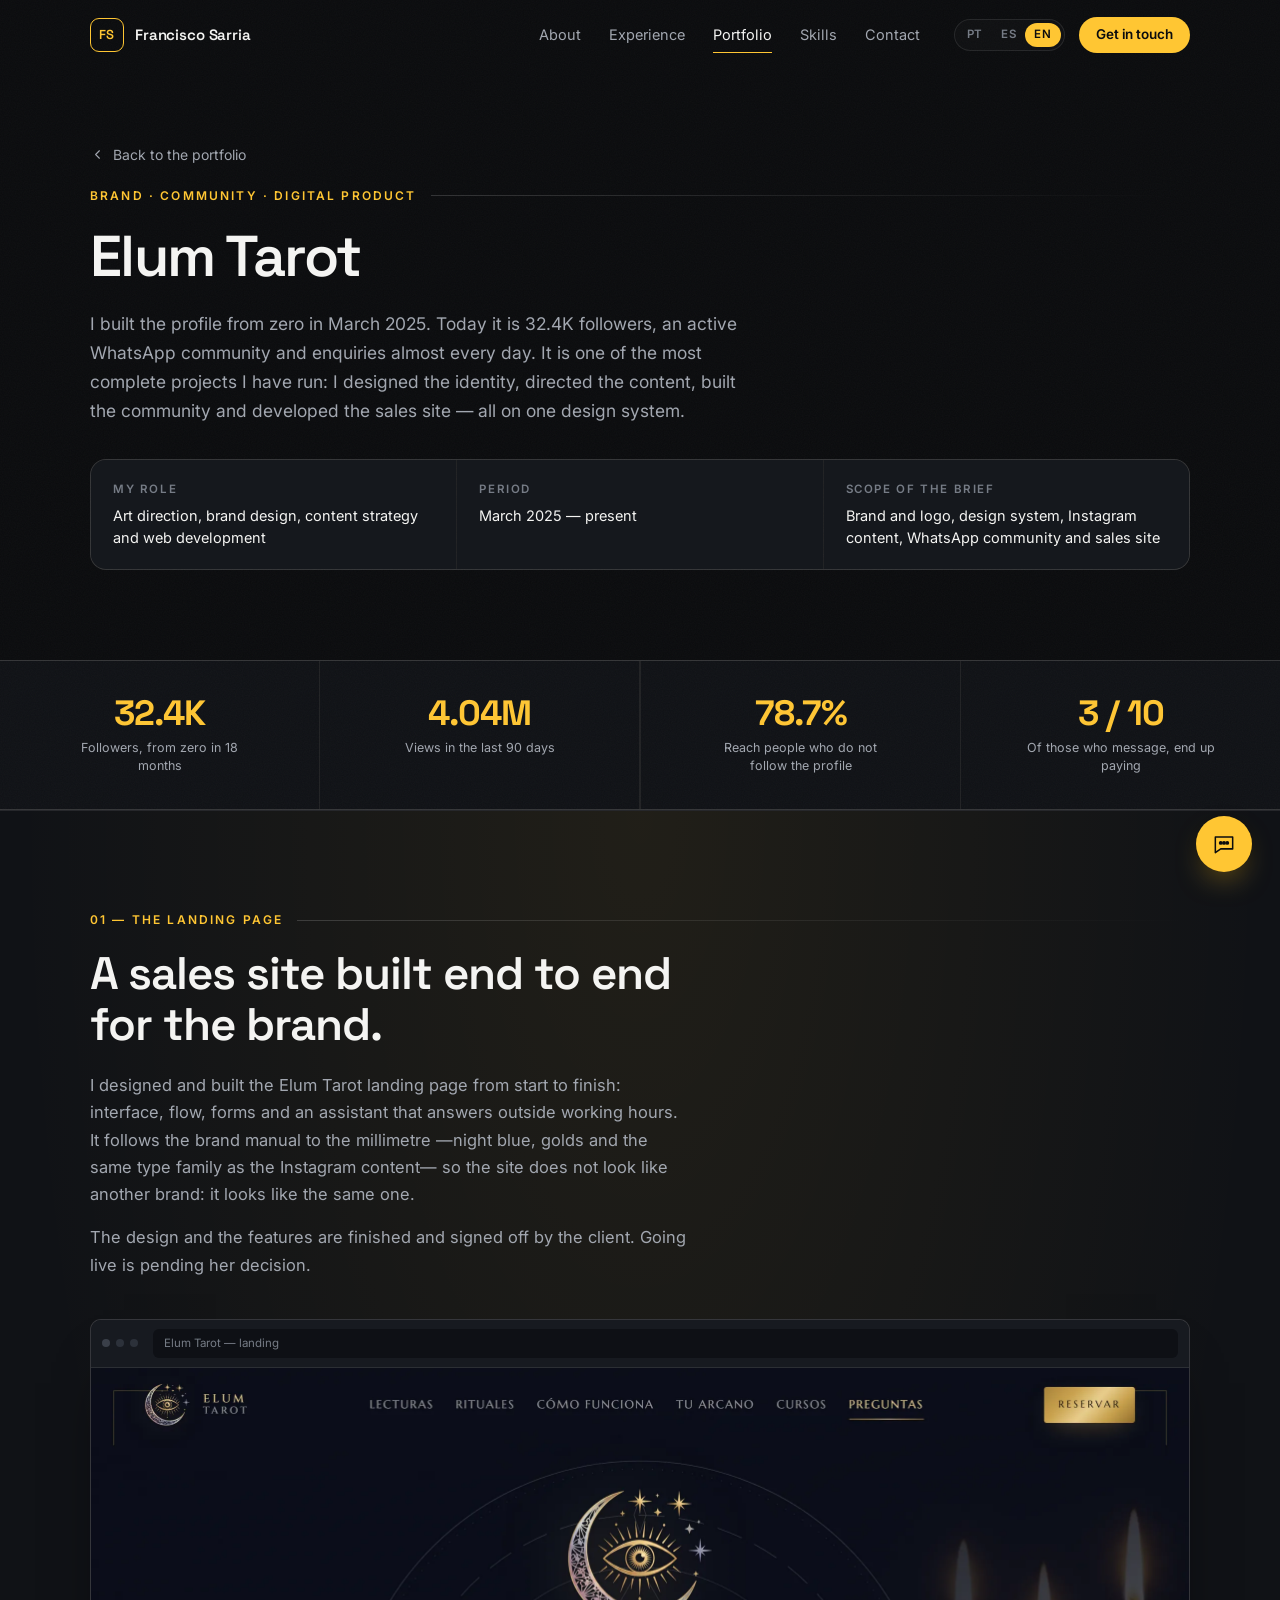
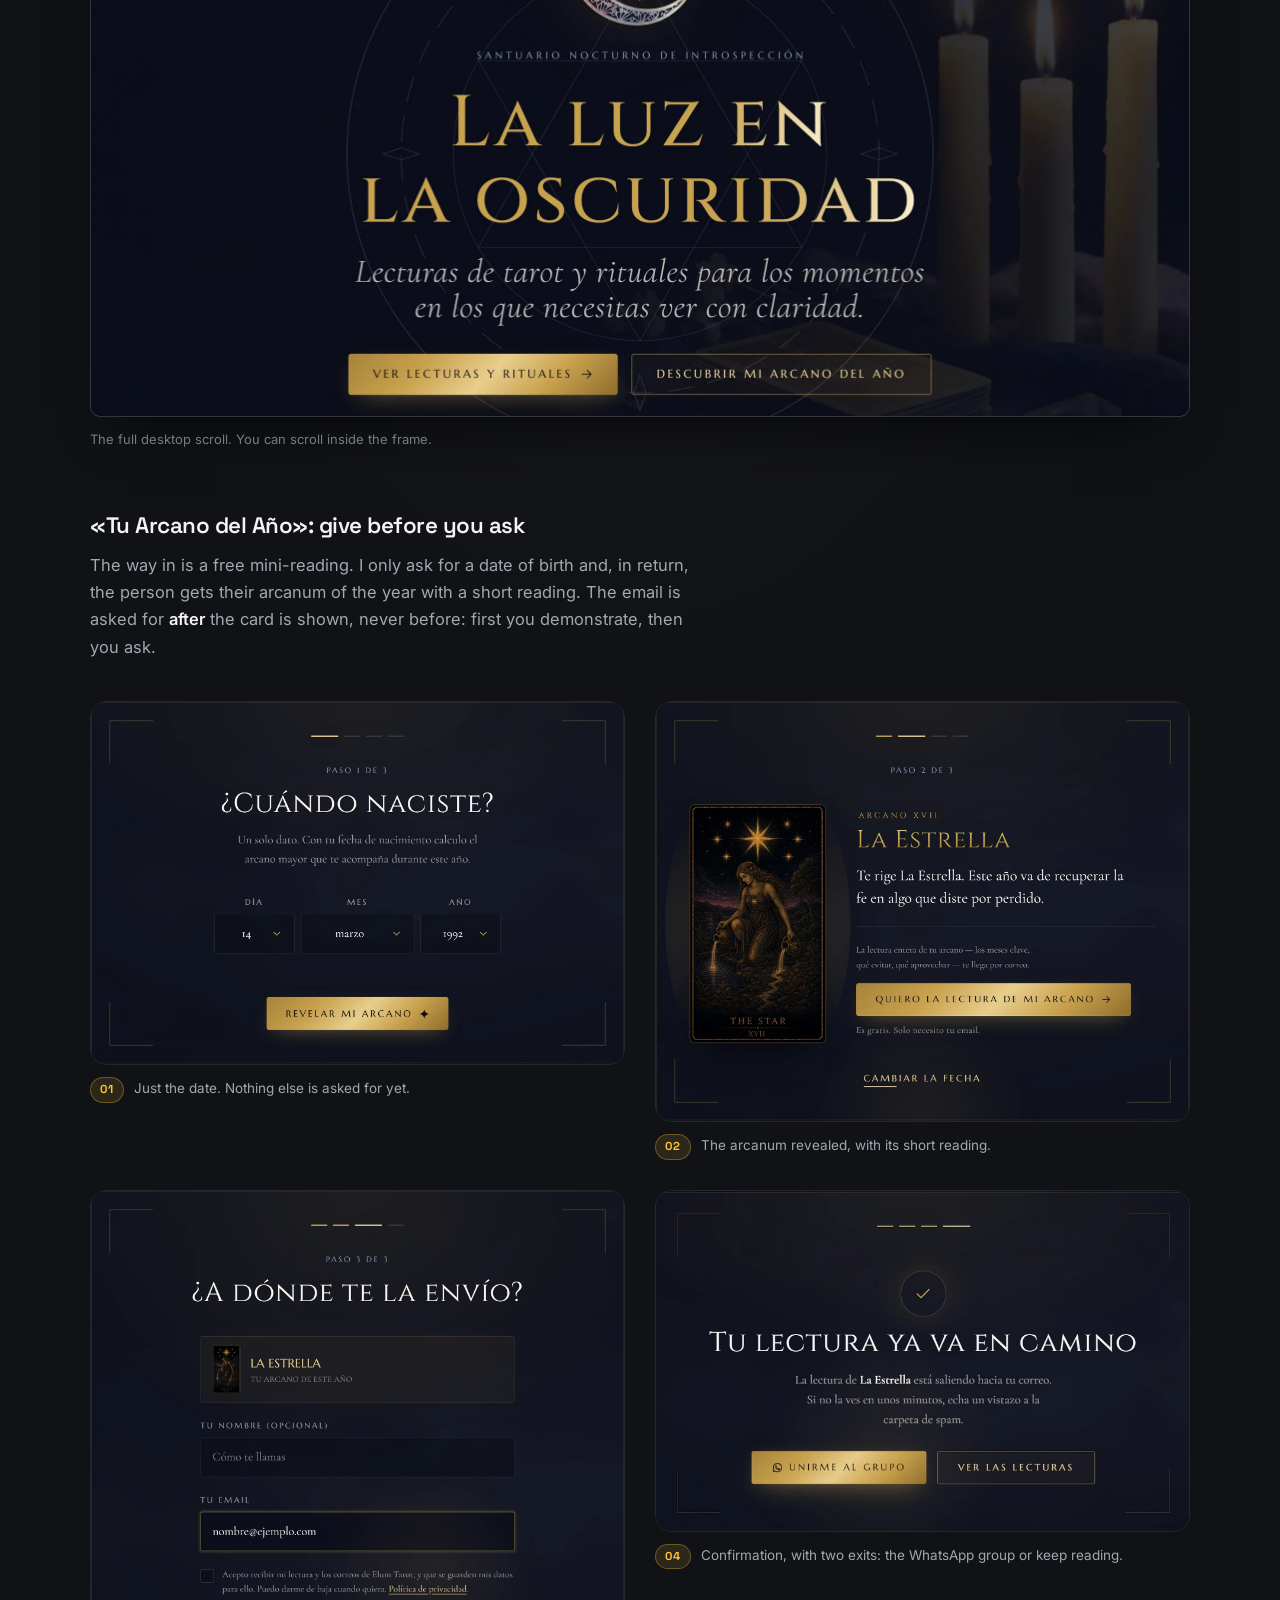
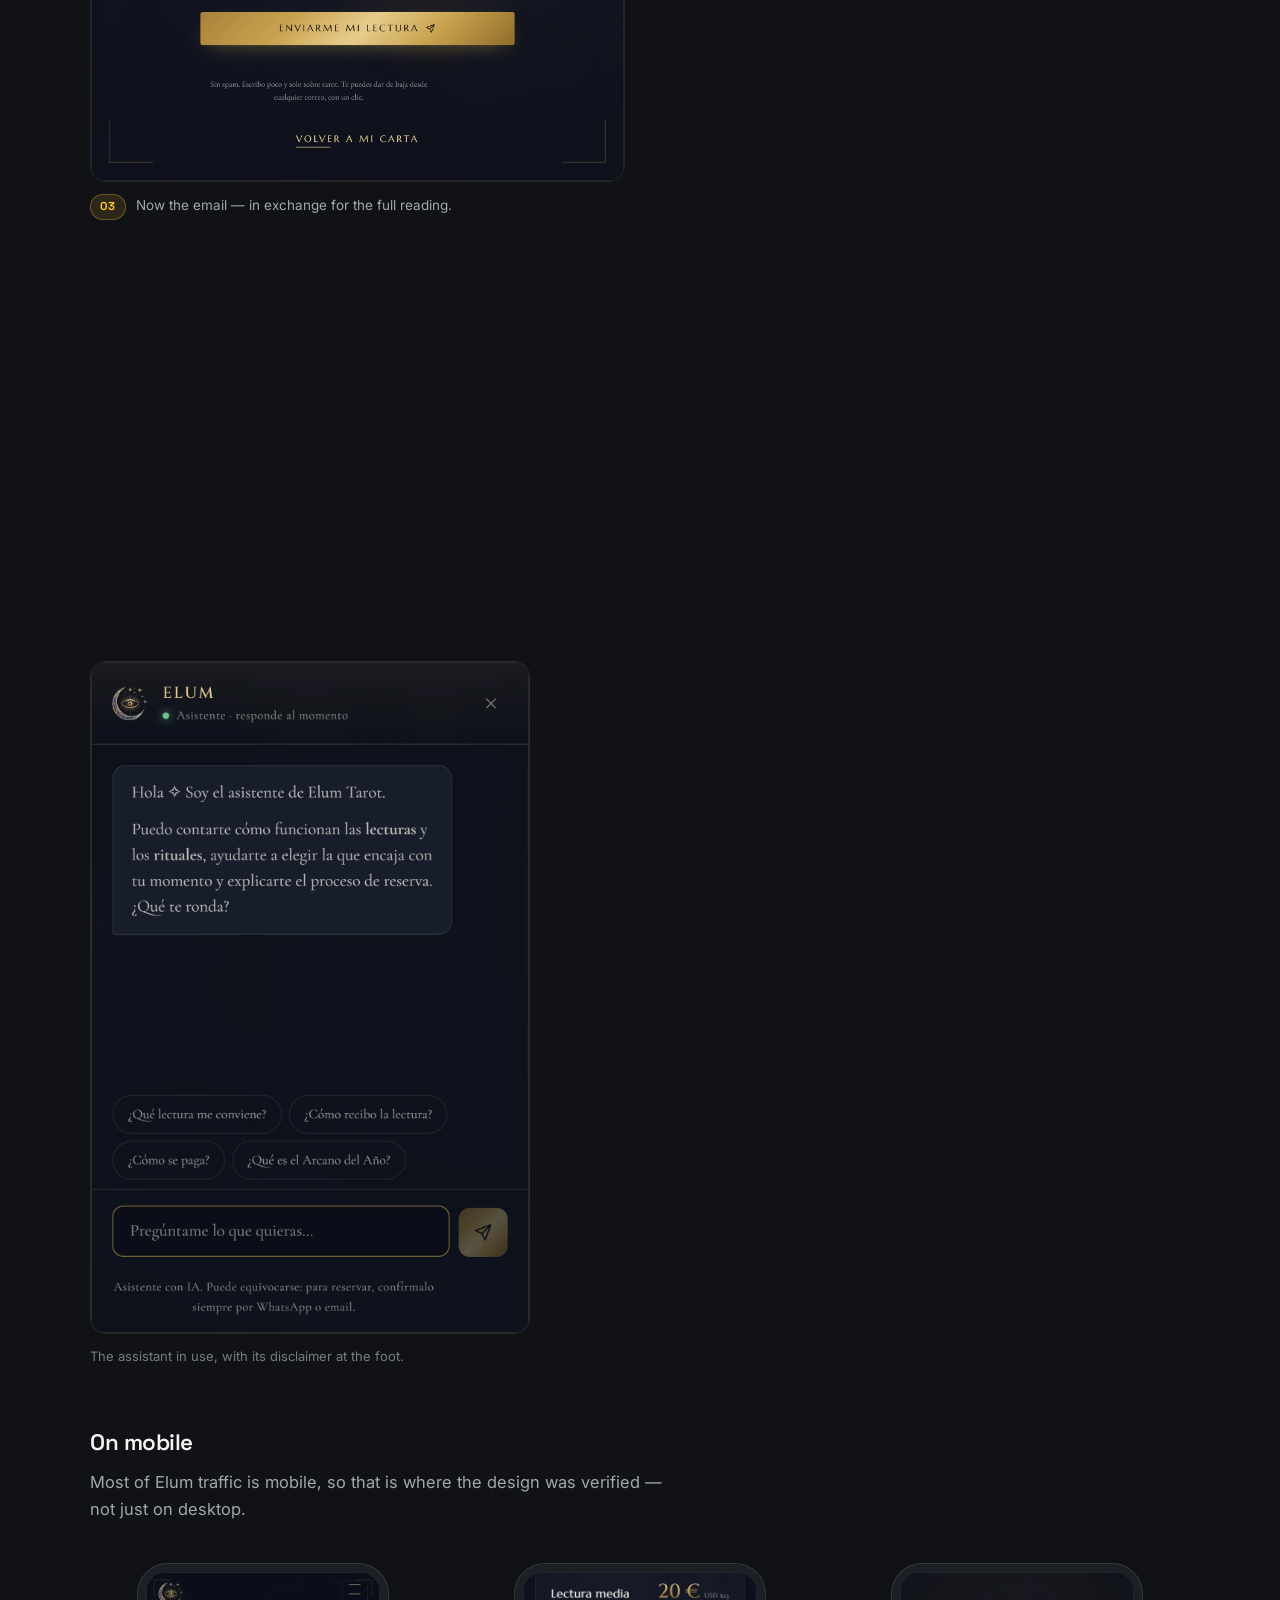
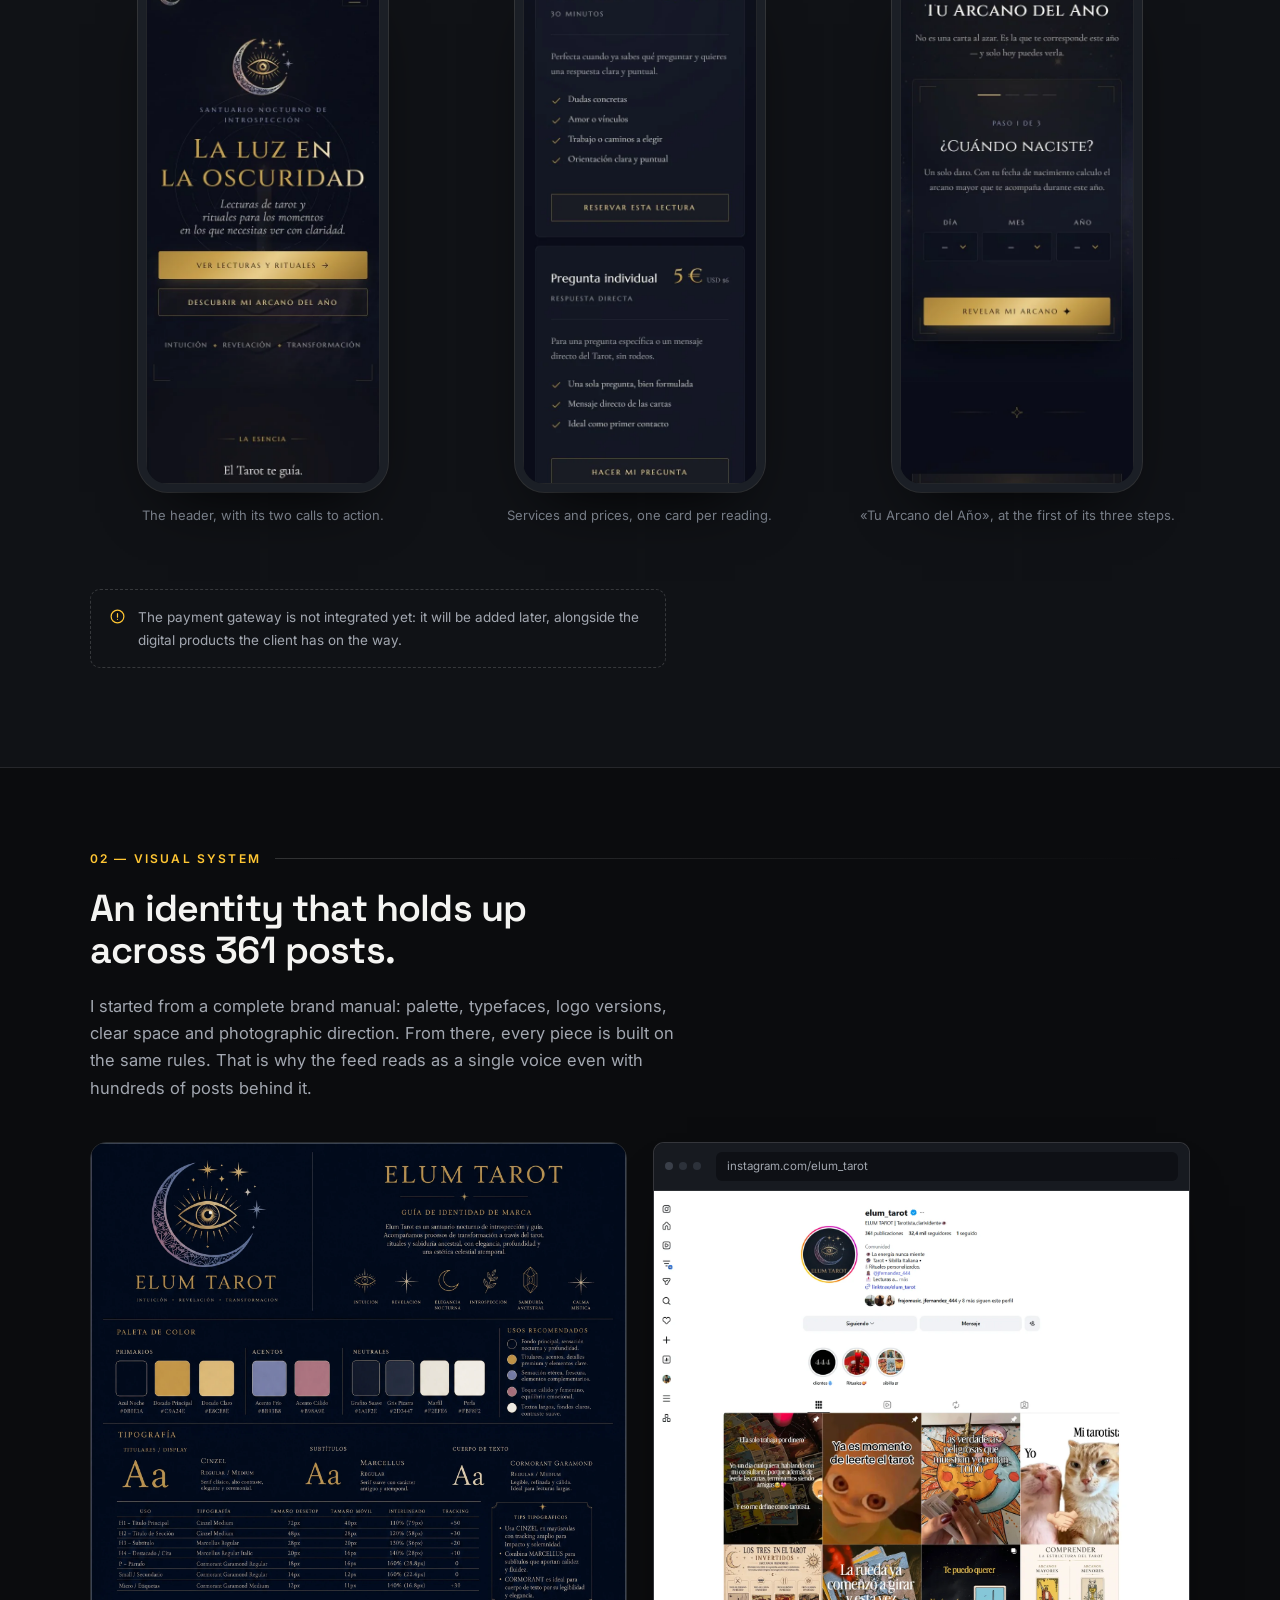
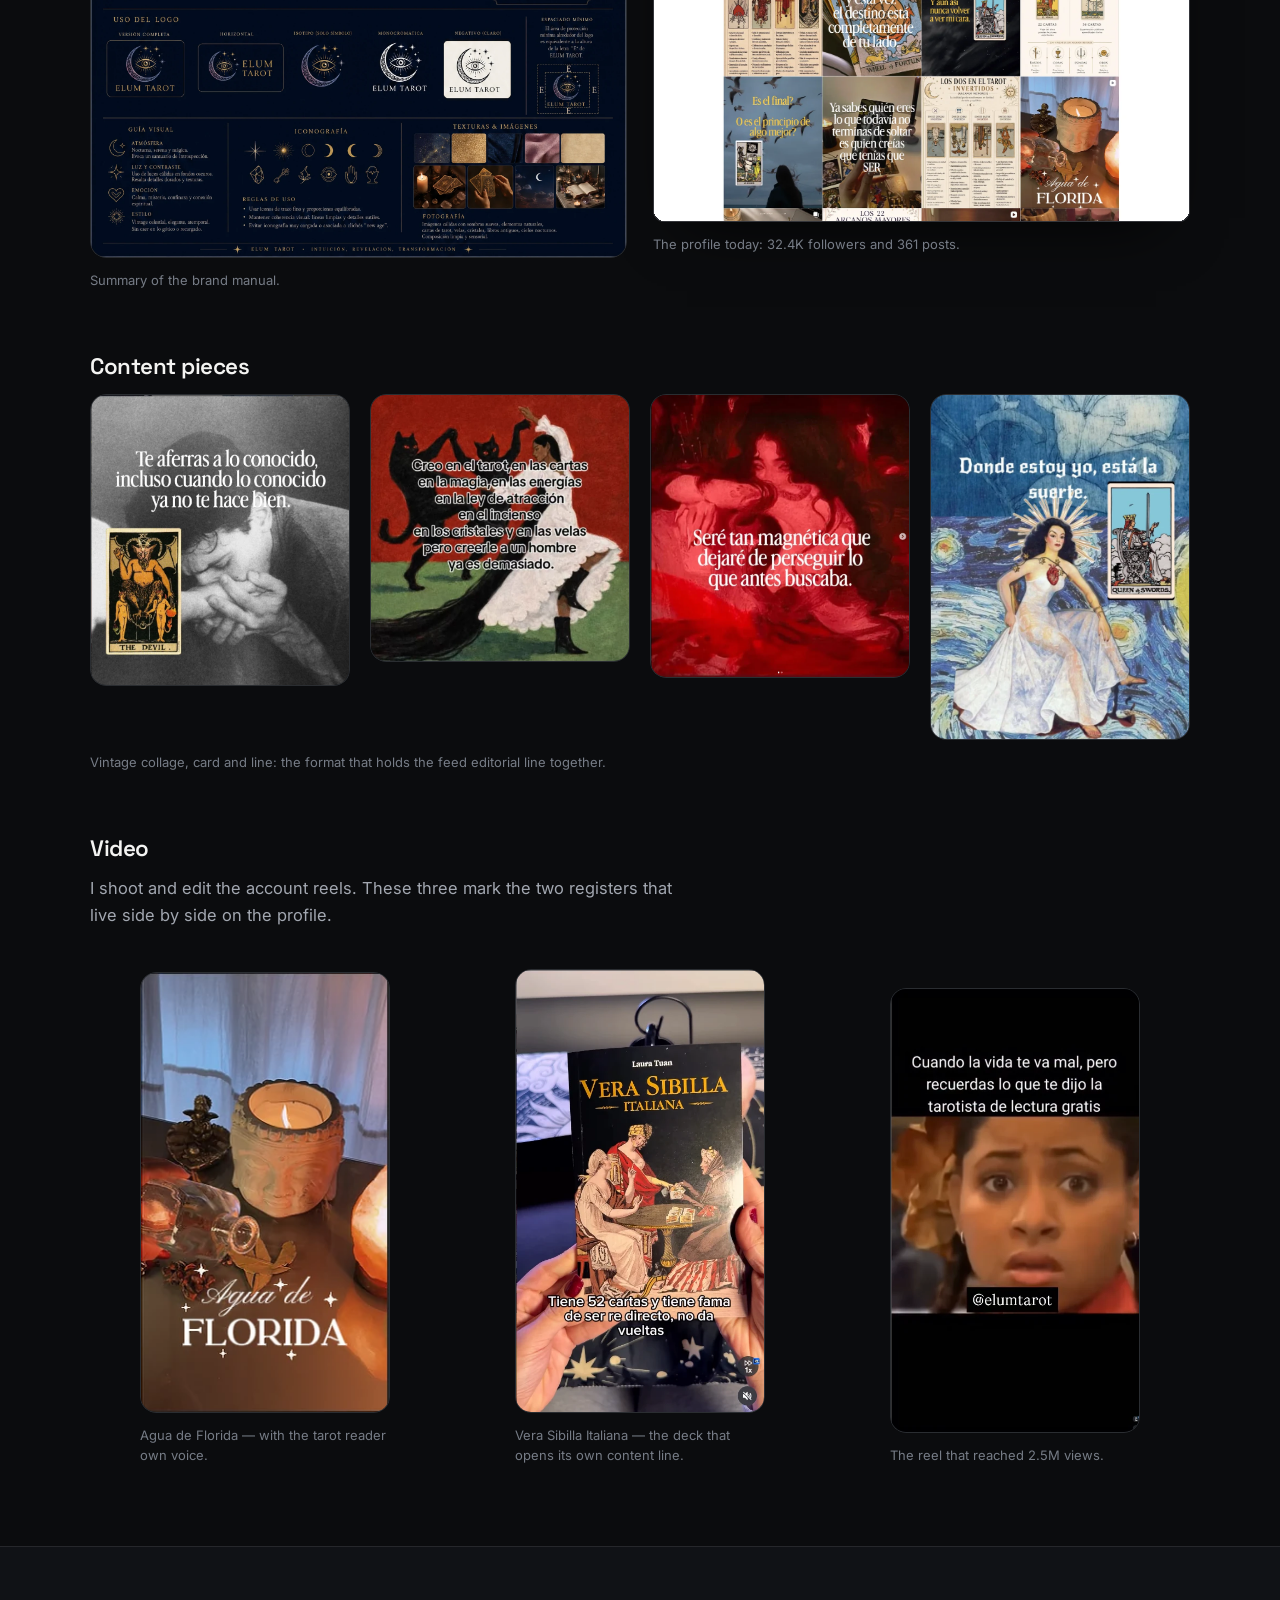
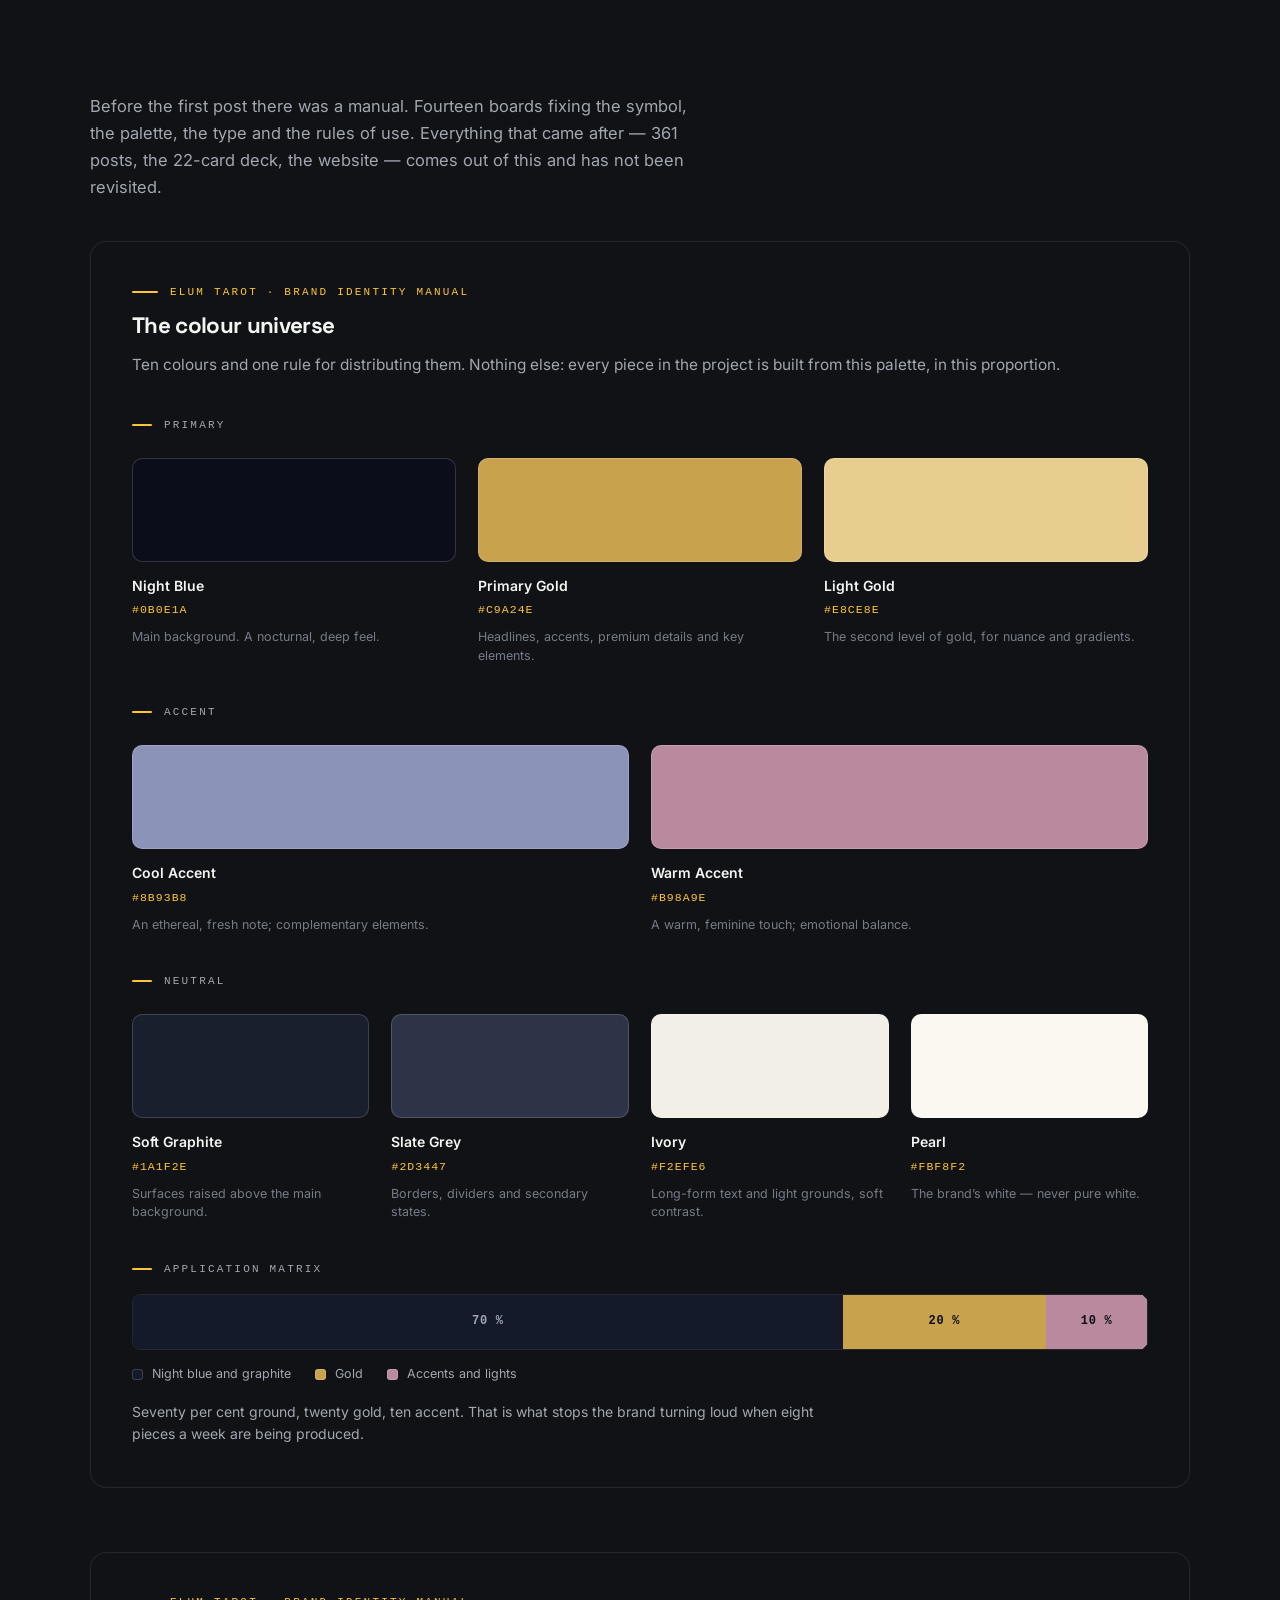
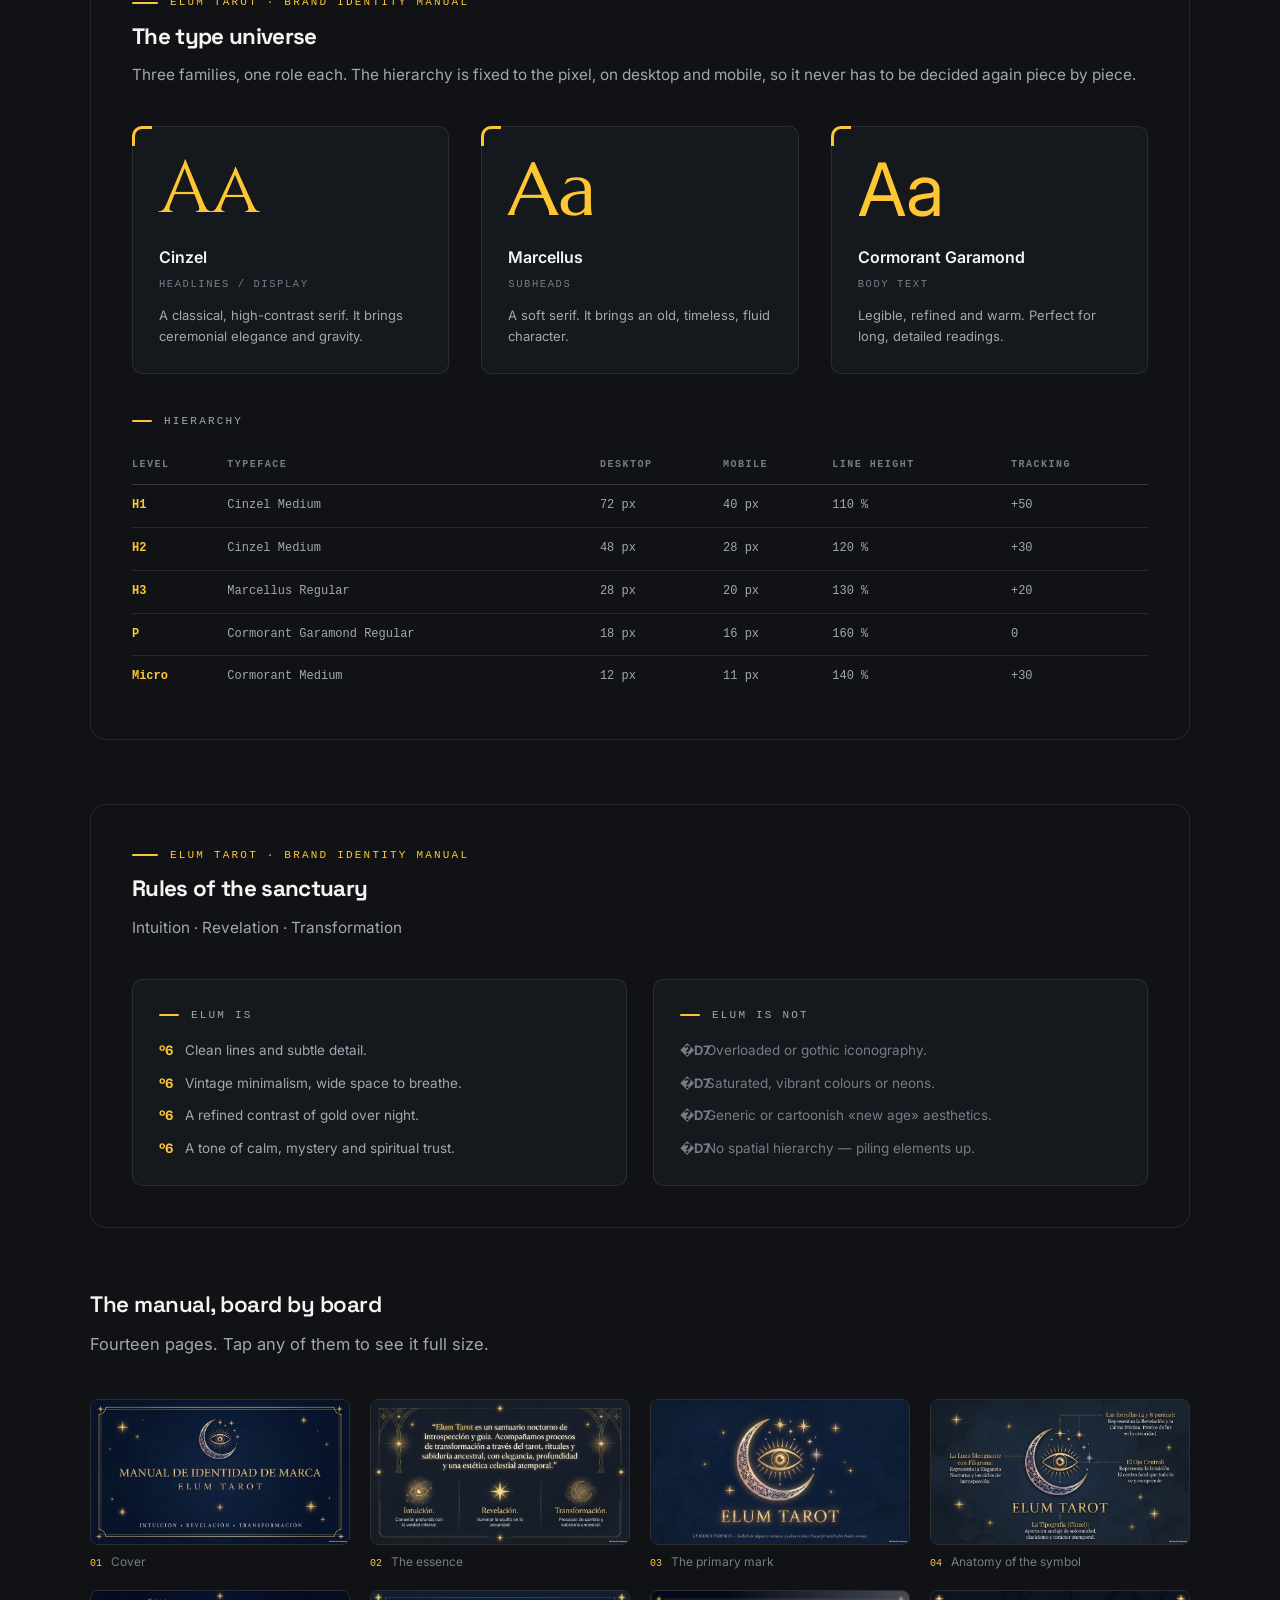
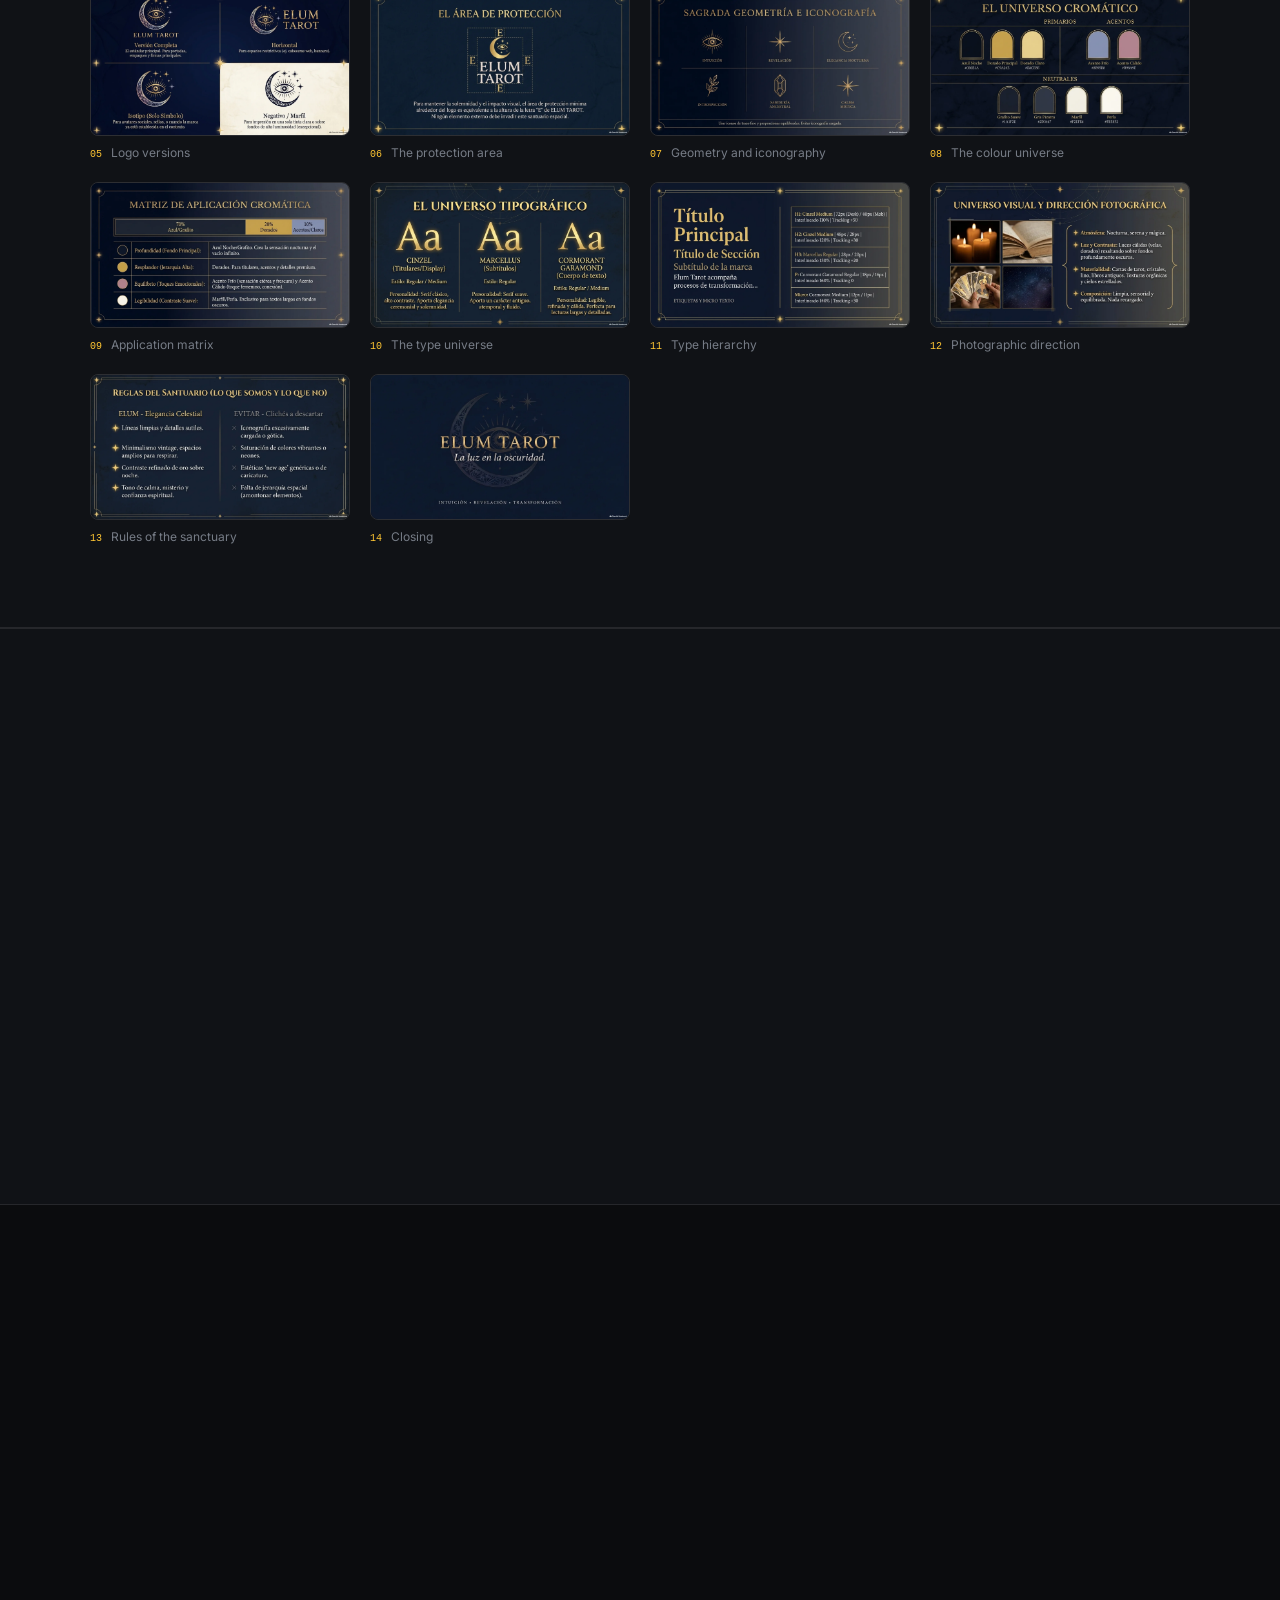
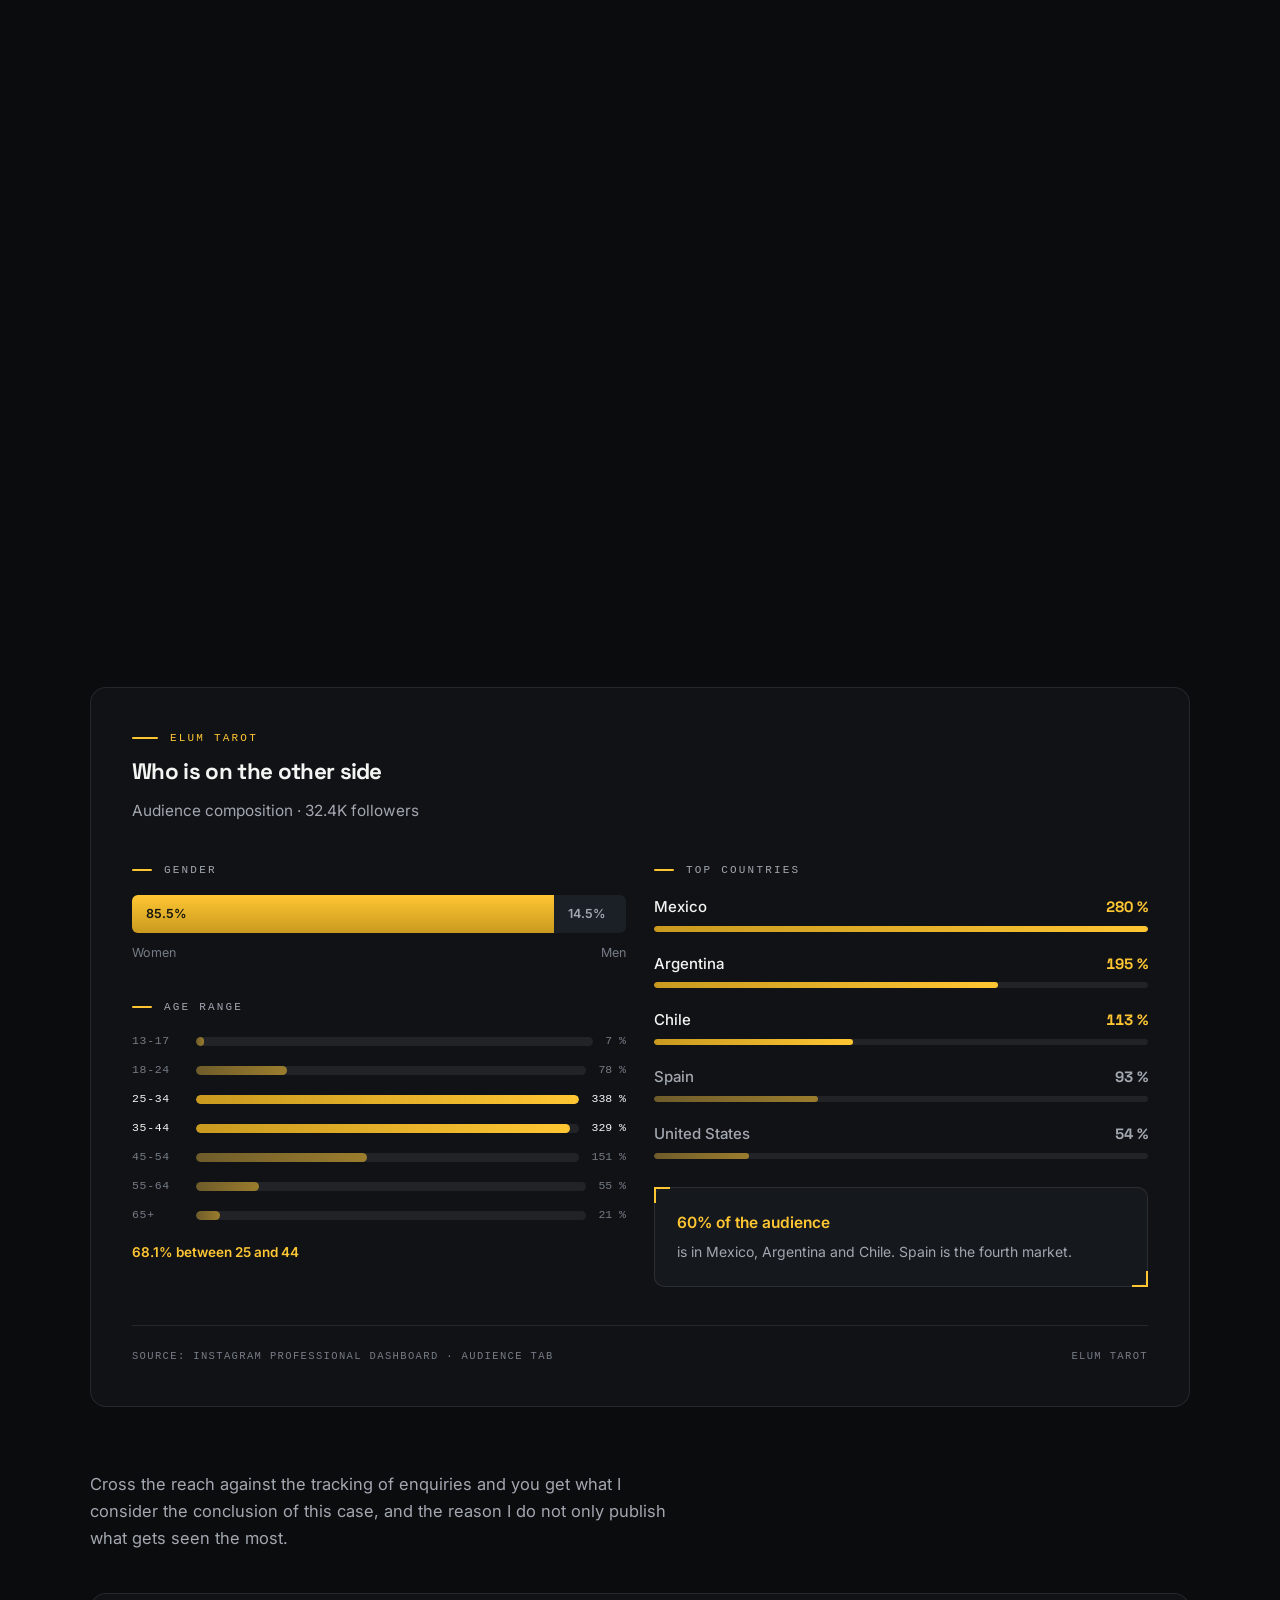
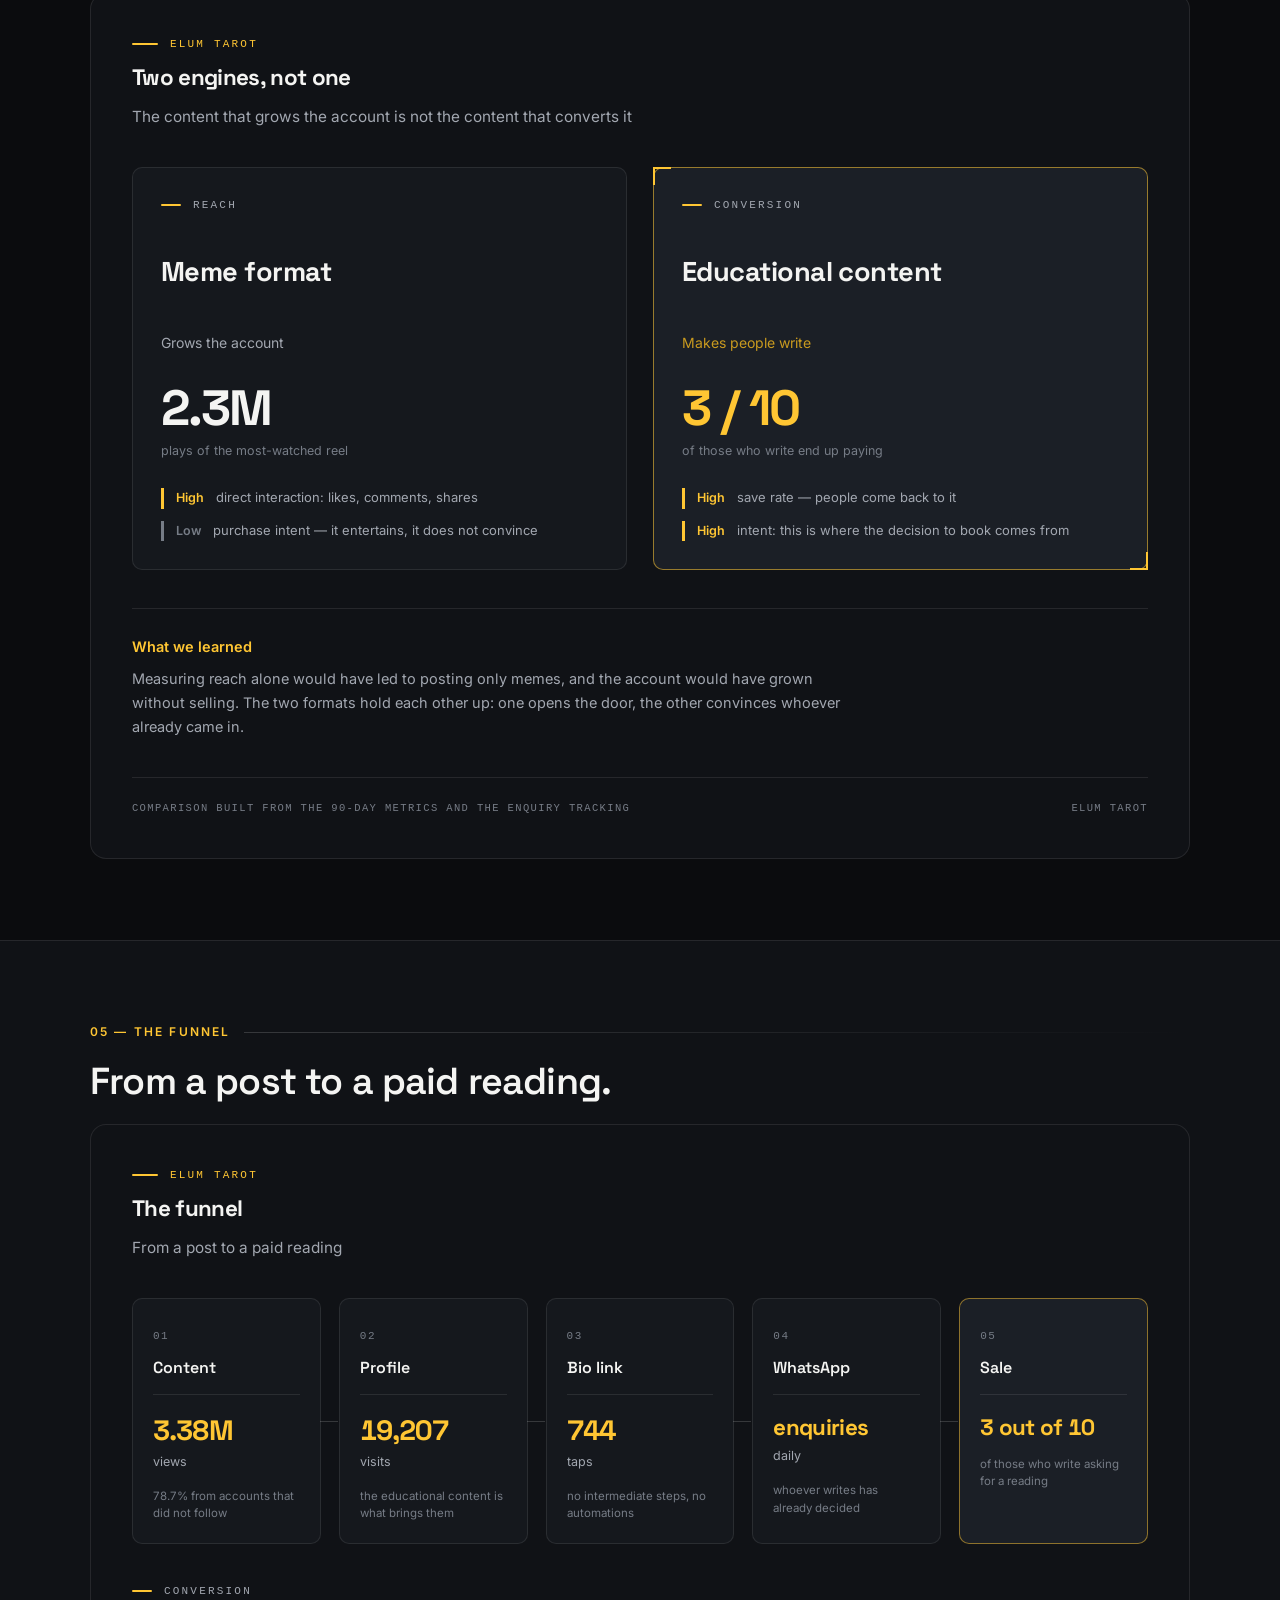
==== commit 58b2afd7: "Anade el caso de El Fisio Chavarria Quinto caso: marca completa desde cero y sistema web con panel p" ====
--- a/elum.html
+++ b/elum.html
@@ -20,7 +20,7 @@
 <link href="https://fonts.googleapis.com/css2?family=Inter:wght@400;500;600&family=Space+Grotesk:wght@400;500;600;700&display=swap" rel="stylesheet">
 <!-- las tres familias del manual de Elum: se cargan solo aqui, para el bloque de identidad -->
 <link href="https://fonts.googleapis.com/css2?family=Cinzel:wght@400;500&family=Marcellus&family=Cormorant+Garamond:wght@400;500&display=swap" rel="stylesheet">
-<link rel="stylesheet" href="assets/css/style.css?v=48">
+<link rel="stylesheet" href="assets/css/style.css?v=55">
 <script>document.documentElement.classList.add('js');</script>
 </head>
 <body>
@@ -1244,9 +1244,9 @@
   </div>
 </footer>
 
-<script src="assets/js/i18n.js?v=48"></script>
-<script src="assets/js/main.js?v=48"></script>
-<script src="assets/js/motion.js?v=48" defer></script>
-<script src="assets/js/asistente.js?v=48" defer></script>
+<script src="assets/js/i18n.js?v=55"></script>
+<script src="assets/js/main.js?v=55"></script>
+<script src="assets/js/motion.js?v=55" defer></script>
+<script src="assets/js/asistente.js?v=55" defer></script>
 </body>
 </html>
--- a/assets/css/style.css
+++ b/assets/css/style.css
@@ -2396,3 +2396,172 @@
 .copiar svg{width:14px;height:14px;fill:none;stroke:currentColor;stroke-width:1.9}
 .copiar.copiado{background:#3f8f5b;border-color:#3f8f5b;color:#fff}
 .copiar.copiado svg{stroke-dasharray:0}
+
+/* =========================================================
+   CASO · EL FISIO CHAVARRÍA
+   ========================================================= */
+
+/* el monograma, leído por partes */
+.fc-mono{
+  display:grid;grid-template-columns:minmax(0,320px) minmax(0,1fr);
+  gap:28px;align-items:center;margin-top:22px;
+}
+.fc-mono-fig{
+  background:#F7F8F9;border:1px solid var(--line);border-radius:var(--radius);
+  padding:34px;display:grid;place-items:center;
+  transition:transform .35s var(--ease);transform-style:preserve-3d;
+}
+.fc-mono-fig img{width:100%;max-width:240px;height:auto;display:block}
+.fc-mono-lee{list-style:none;margin:0;padding:0;display:grid;gap:16px}
+.fc-mono-lee li{
+  display:grid;gap:4px;padding-left:16px;border-left:2px solid #5F7F72;
+}
+.fc-mono-lee b{font-size:15px;color:var(--on)}
+.fc-mono-lee span{font-size:14px;line-height:1.6;color:var(--muted)}
+
+/* versiones autorizadas del logotipo */
+.fc-versiones{
+  list-style:none;margin:22px 0 0;padding:0;display:grid;gap:14px;
+  grid-template-columns:repeat(auto-fit,minmax(180px,1fr));
+}
+.fc-ver{
+  display:grid;gap:6px;padding:16px;border:1px solid var(--line);
+  border-radius:var(--radius);background:var(--surface);
+  transition:transform .35s var(--ease),border-color .3s var(--ease);
+  transform-style:preserve-3d;min-width:0;
+}
+.fc-ver:hover{border-color:var(--line-strong)}
+.fc-ver-c{
+  background:#F7F8F9;border-radius:var(--radius-sm);
+  padding:20px;min-height:116px;display:grid;place-items:center;margin-bottom:8px;
+}
+.fc-ver-c img{max-width:100%;max-height:76px;width:auto;height:auto;display:block}
+.fc-ver--neg .fc-ver-c{background:#0F2D4A}
+.fc-ver b{font-size:14px;color:var(--on)}
+.fc-ver span{font-size:13px;line-height:1.55;color:var(--muted-dim)}
+
+/* capturas en paralelo: siempre dos por fila, nunca una suelta */
+.fc-par{
+  display:grid;gap:22px;margin-top:18px;
+  grid-template-columns:repeat(2,minmax(0,1fr));
+}
+.fc-par > figure{min-width:0;margin:0}
+
+/* decisiones de seguridad */
+.fc-seg{
+  list-style:none;margin:22px 0 0;padding:0;display:grid;gap:12px;
+  grid-template-columns:repeat(auto-fit,minmax(240px,1fr));
+}
+.fc-seg li{
+  display:grid;gap:5px;padding:16px 18px;min-width:0;
+  border:1px solid var(--line);border-radius:var(--radius);
+  background:var(--surface-2);
+  transition:transform .35s var(--ease),border-color .3s var(--ease);
+  transform-style:preserve-3d;
+}
+.fc-seg li:hover{border-color:var(--line-strong)}
+.fc-seg b{font-size:14.5px;color:var(--on)}
+.fc-seg span{font-size:13.5px;line-height:1.6;color:var(--muted)}
+
+/* aviso de datos inventados */
+.fc-aviso{
+  margin:14px 0 0;padding:11px 16px;font-size:13.5px;line-height:1.6;
+  color:var(--muted);background:var(--surface-2);
+  border:1px dashed var(--line-strong);border-radius:var(--radius-sm);
+}
+
+
+/* botón de ampliar que envuelve un marco de navegador */
+.lb-open-btn--plena{cursor:zoom-in}
+.lb-open-btn--plena .browser{margin:0}
+.lb-open-btn--plena .browser img{border:0;border-radius:0}
+
+@media (max-width:760px){
+  .fc-mono{grid-template-columns:1fr}
+  .fc-mono-fig{padding:24px}
+}
+
+/* casillas de texto del bloque «lo que había antes» */
+.fc-cero{
+  display:grid;gap:6px;align-content:start;min-width:0;
+  padding:18px;border:1px solid var(--line);border-radius:var(--radius);
+  background:var(--surface-2);
+  transition:transform .35s var(--ease),border-color .3s var(--ease);
+  transform-style:preserve-3d;
+}
+.fc-cero:hover{border-color:var(--line-strong)}
+.fc-cero b{display:block;font-size:15px;color:var(--on)}
+.fc-cero span{display:block;font-size:13.5px;line-height:1.6;color:var(--muted)}
+
+/* paleta de cinco tonos: que quepan en una fila y no quede uno huérfano */
+.paleta--5{grid-template-columns:repeat(5,minmax(0,1fr))}
+@media (max-width:1020px){ .paleta--5{grid-template-columns:repeat(3,minmax(0,1fr))} }
+@media (max-width:620px){ .paleta--5{grid-template-columns:repeat(2,minmax(0,1fr))} }
+
+/* =========================================================
+   VISTA PREVIA DE LA PORTADA · dos destacados en pareja
+   Seis columnas: los destacados ocupan media fila (3) y los
+   demas un tercio (2). Al ser mas estrechos, el destacado
+   pasa de horizontal a vertical.
+   ========================================================= */
+.vista{grid-template-columns:repeat(6,1fr)}
+.vista-card{grid-column:span 2}
+.vista-card--dest{grid-column:span 3;display:block}
+.vista-card--dest > a{flex-direction:column}
+.vista-card--dest .ph{
+  flex:none;min-height:0;aspect-ratio:16/9;
+  border-right:0;border-bottom:1px solid var(--line);
+}
+.vista-card--dest .vista-body{flex:none;justify-content:flex-start}
+.vista-card--dest .vista-body h3{font-size:clamp(1.3rem,2.1vw,1.7rem)}
+.vista-card--dest .vista-body > p{font-size:15px;max-width:none}
+
+@media (max-width:1020px){
+  .vista{grid-template-columns:repeat(2,1fr)}
+  .vista-card{grid-column:span 1}
+  .vista-card--dest{grid-column:span 1}
+}
+@media (max-width:640px){
+  .vista{grid-template-columns:1fr}
+  .vista-card,.vista-card--dest{grid-column:span 1}
+  .vista-card--dest .ph{aspect-ratio:16/9}
+}
+
+
+/* =========================================================
+   RITMO VERTICAL DE LOS BLOQUES DE TEXTO
+   .prose.stack es una rejilla con su propia separacion, y ademas
+   cada parrafo llevaba margen: los dos se sumaban y quedaban 55 px
+   entre parrafos, mas que entre el titular y su propio texto.
+   ========================================================= */
+.prose.stack > p + p{margin-top:0}
+
+/* un panel o una figura pegados al ultimo parrafo no respiraban */
+.prose + .pan,
+.prose + .fig,
+.prose + figure{margin-top:clamp(26px,3.4vw,40px)}
+
+
+/* =========================================================
+   REPARTO DE LAS DOS REJILLAS DEL CASO DEL FISIO
+   ========================================================= */
+
+/* las cuatro capturas del panel, todas del mismo alto */
+.fc-par .lb-open-btn img{
+  height:clamp(200px,22vw,320px);max-height:none;
+  object-fit:cover;object-position:top center;
+}
+
+/* la fila de teléfonos reparte el ancho completo, así los bordes de la fila
+   coinciden con los del texto a un lado y al otro */
+.gal-moviles--4{grid-template-columns:repeat(4,minmax(0,1fr))}
+
+@media (max-width:1020px){
+  .gal-moviles--4{grid-template-columns:repeat(2,minmax(0,1fr))}
+}
+@media (max-width:760px){
+  .fc-par{grid-template-columns:1fr}
+}
+@media (max-width:520px){
+  .gal-moviles--4{grid-template-columns:1fr}
+}
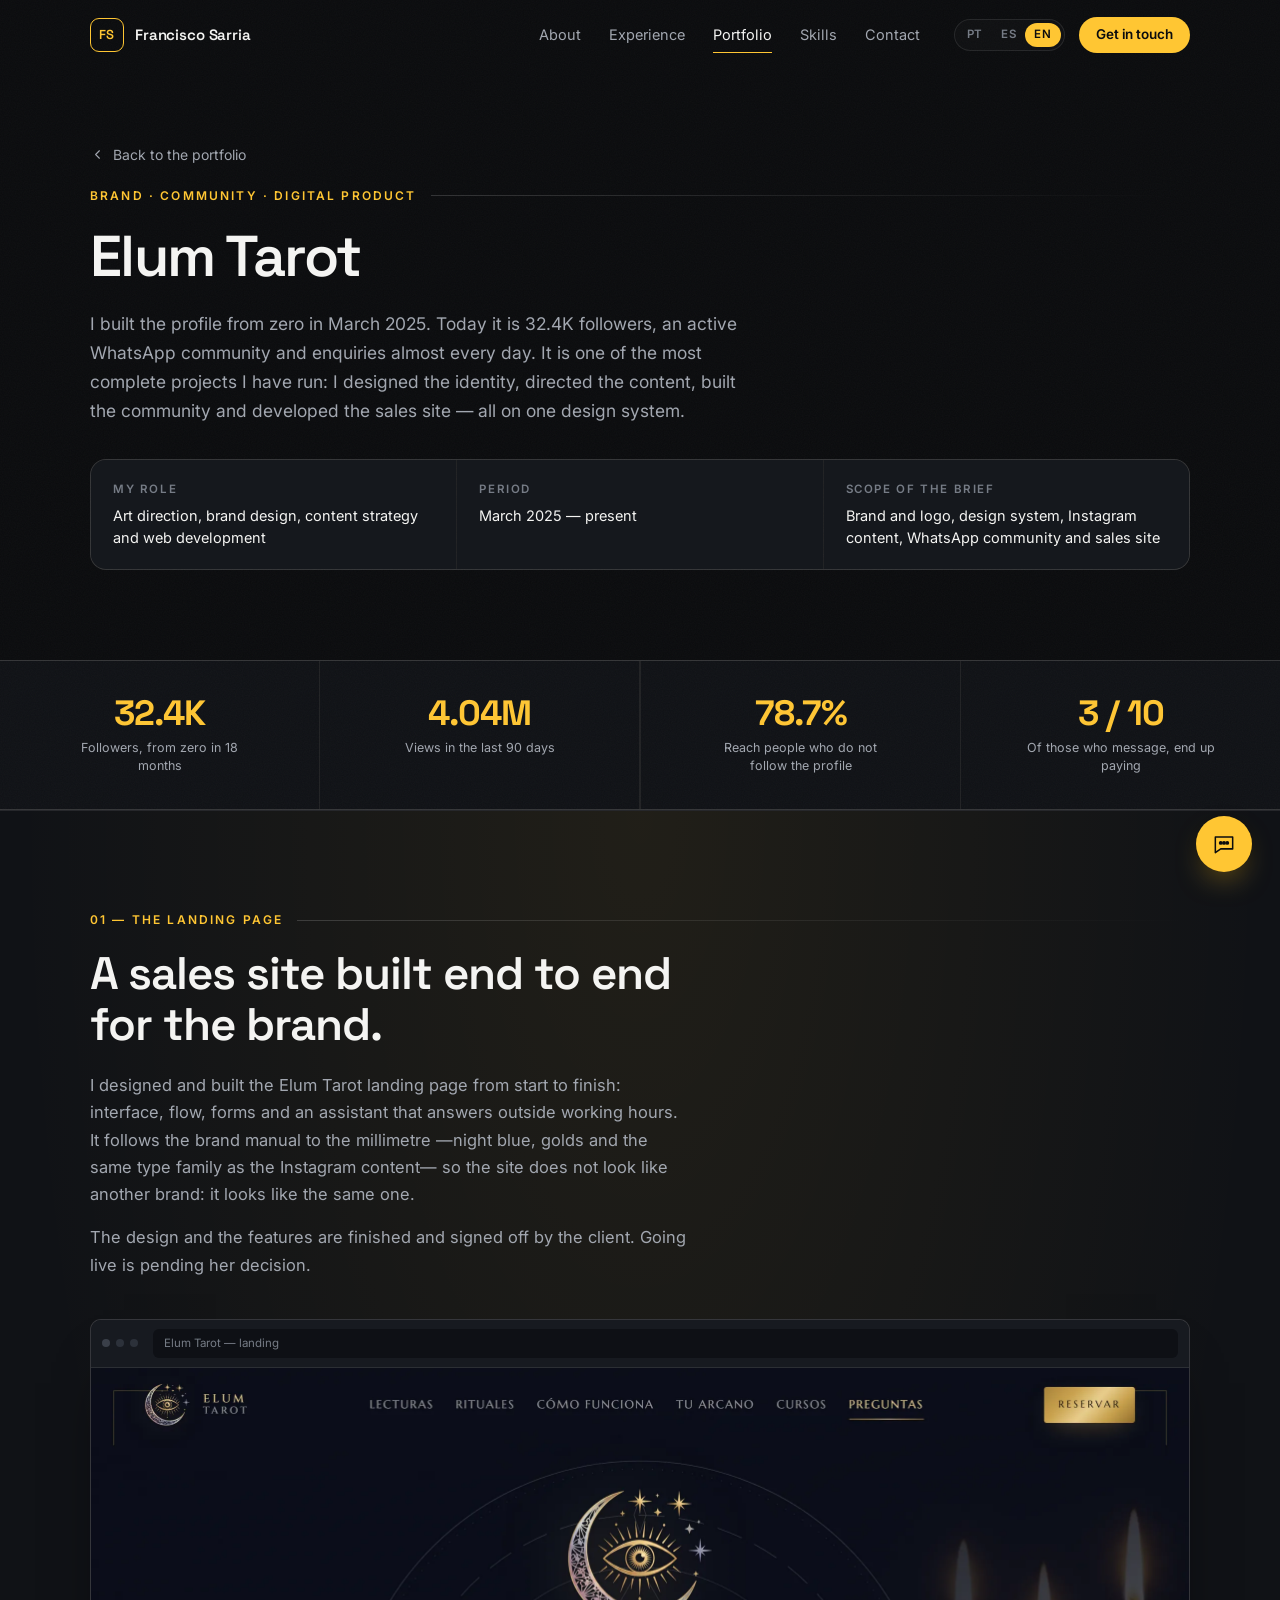
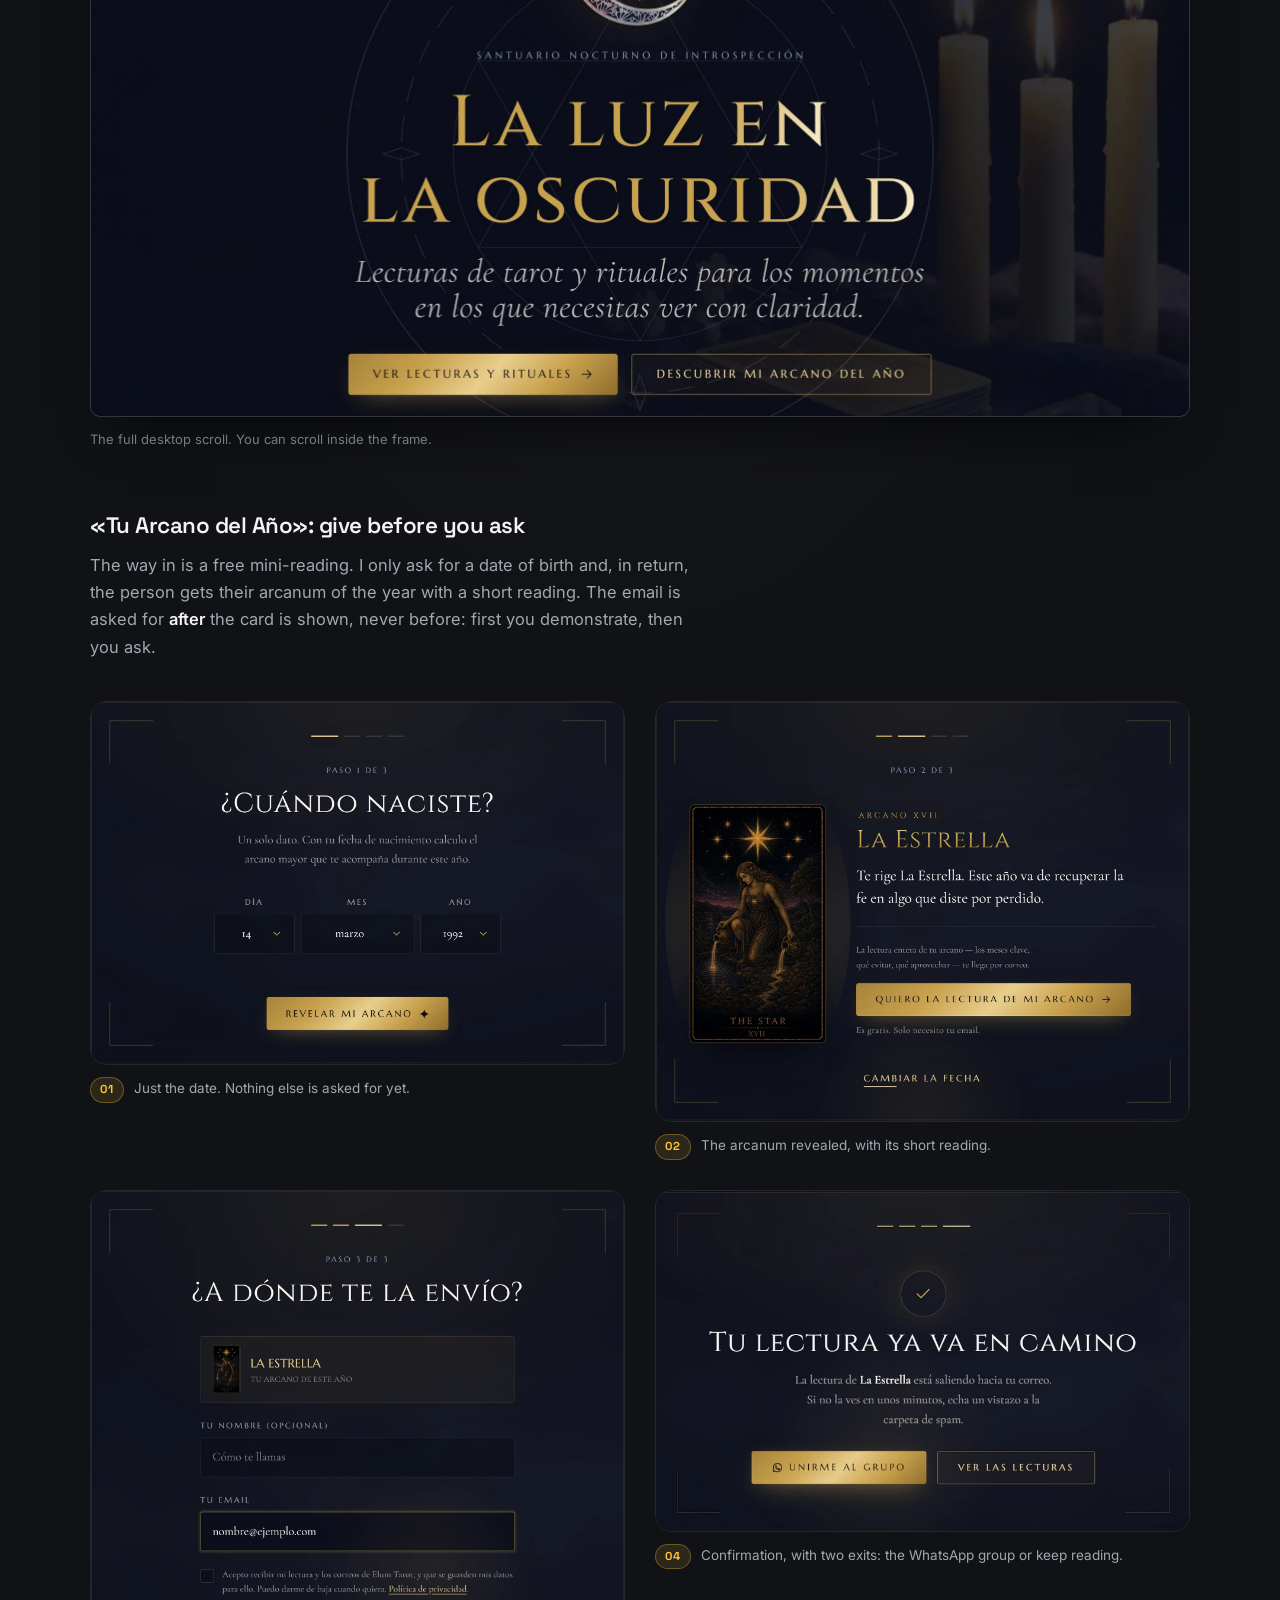
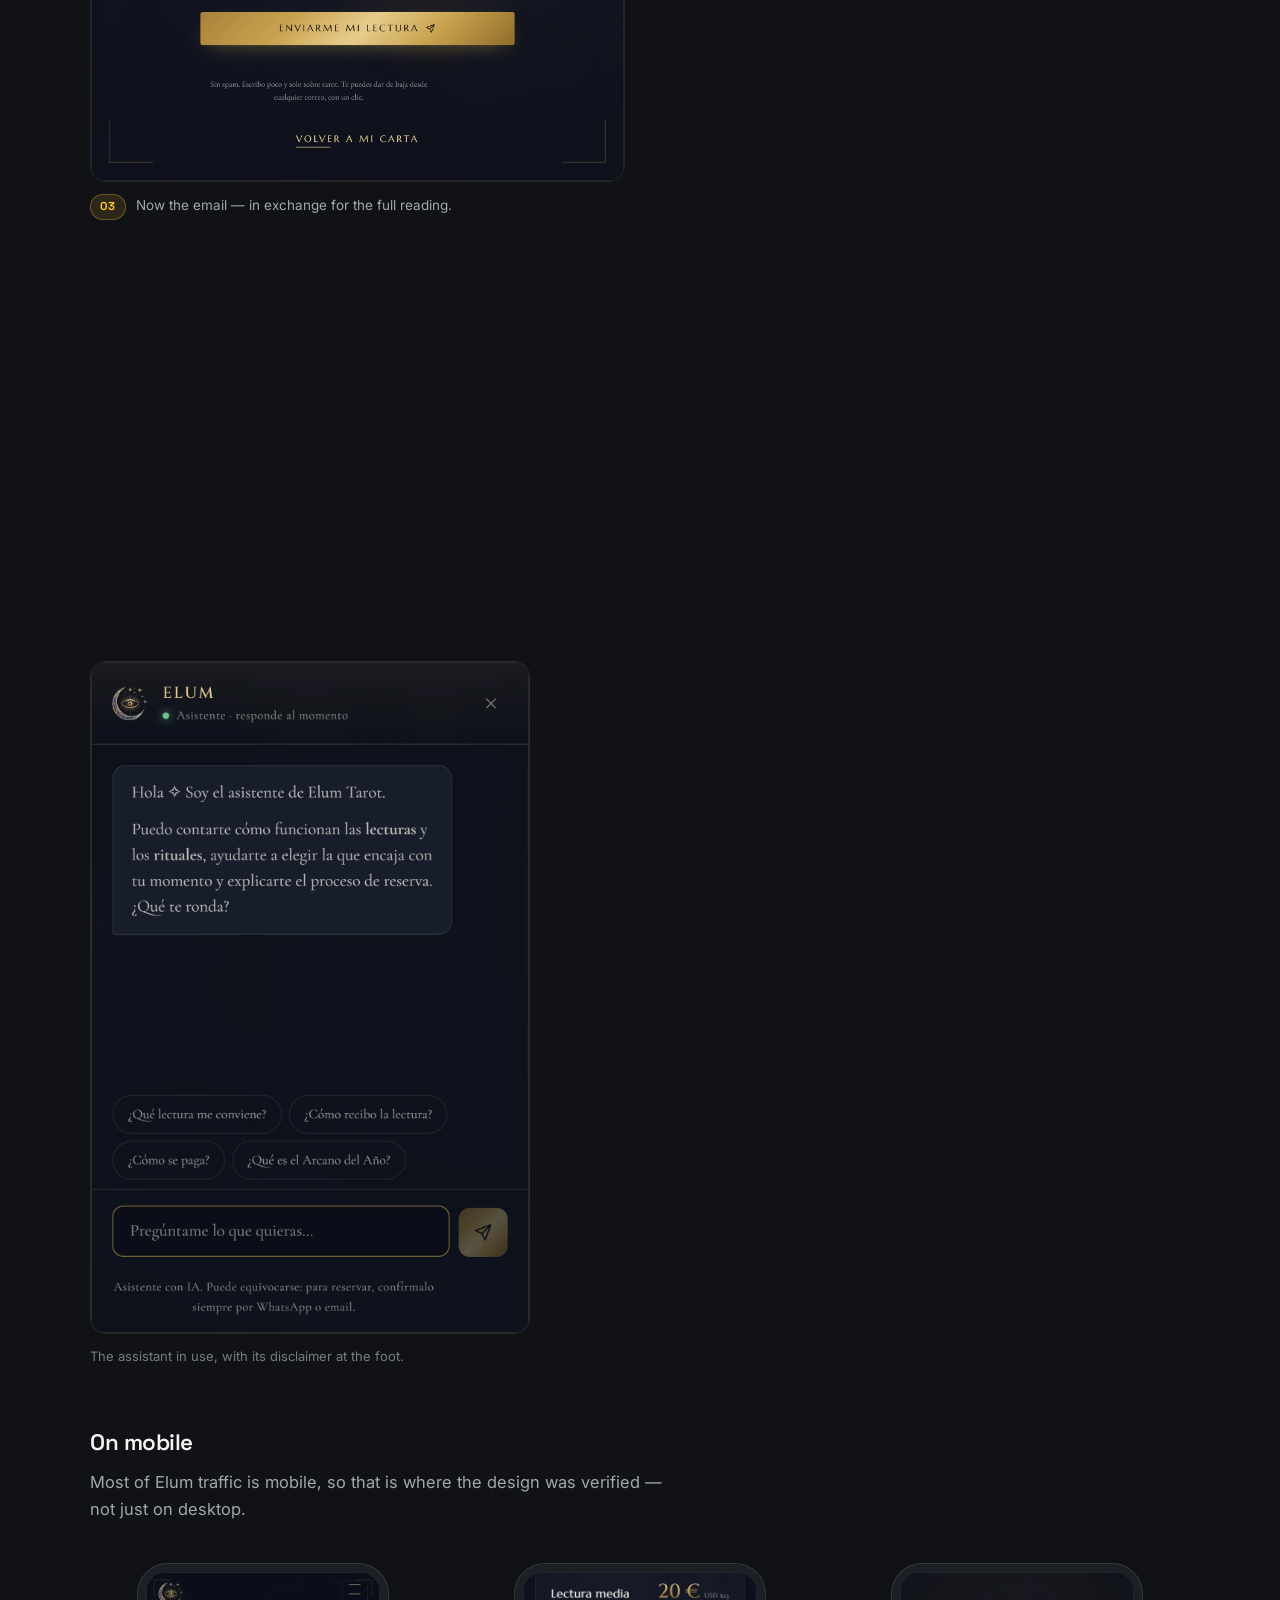
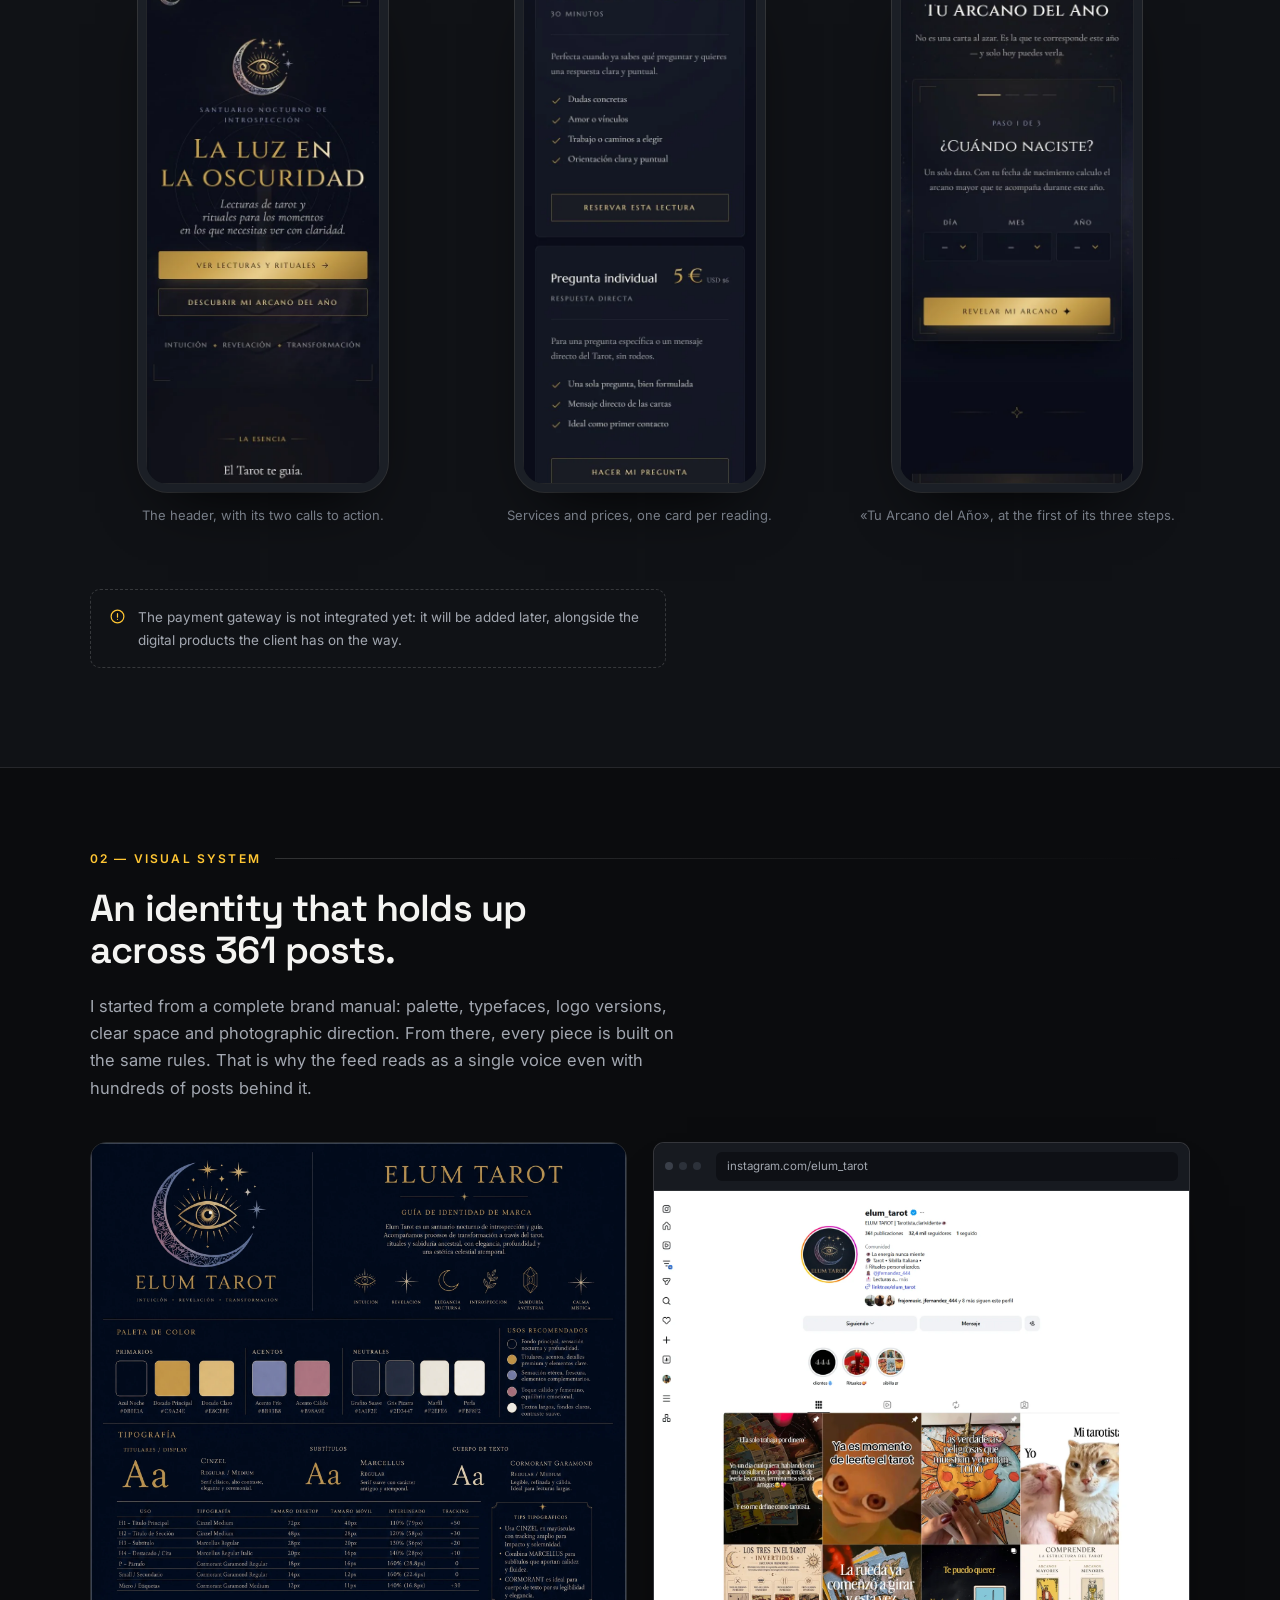
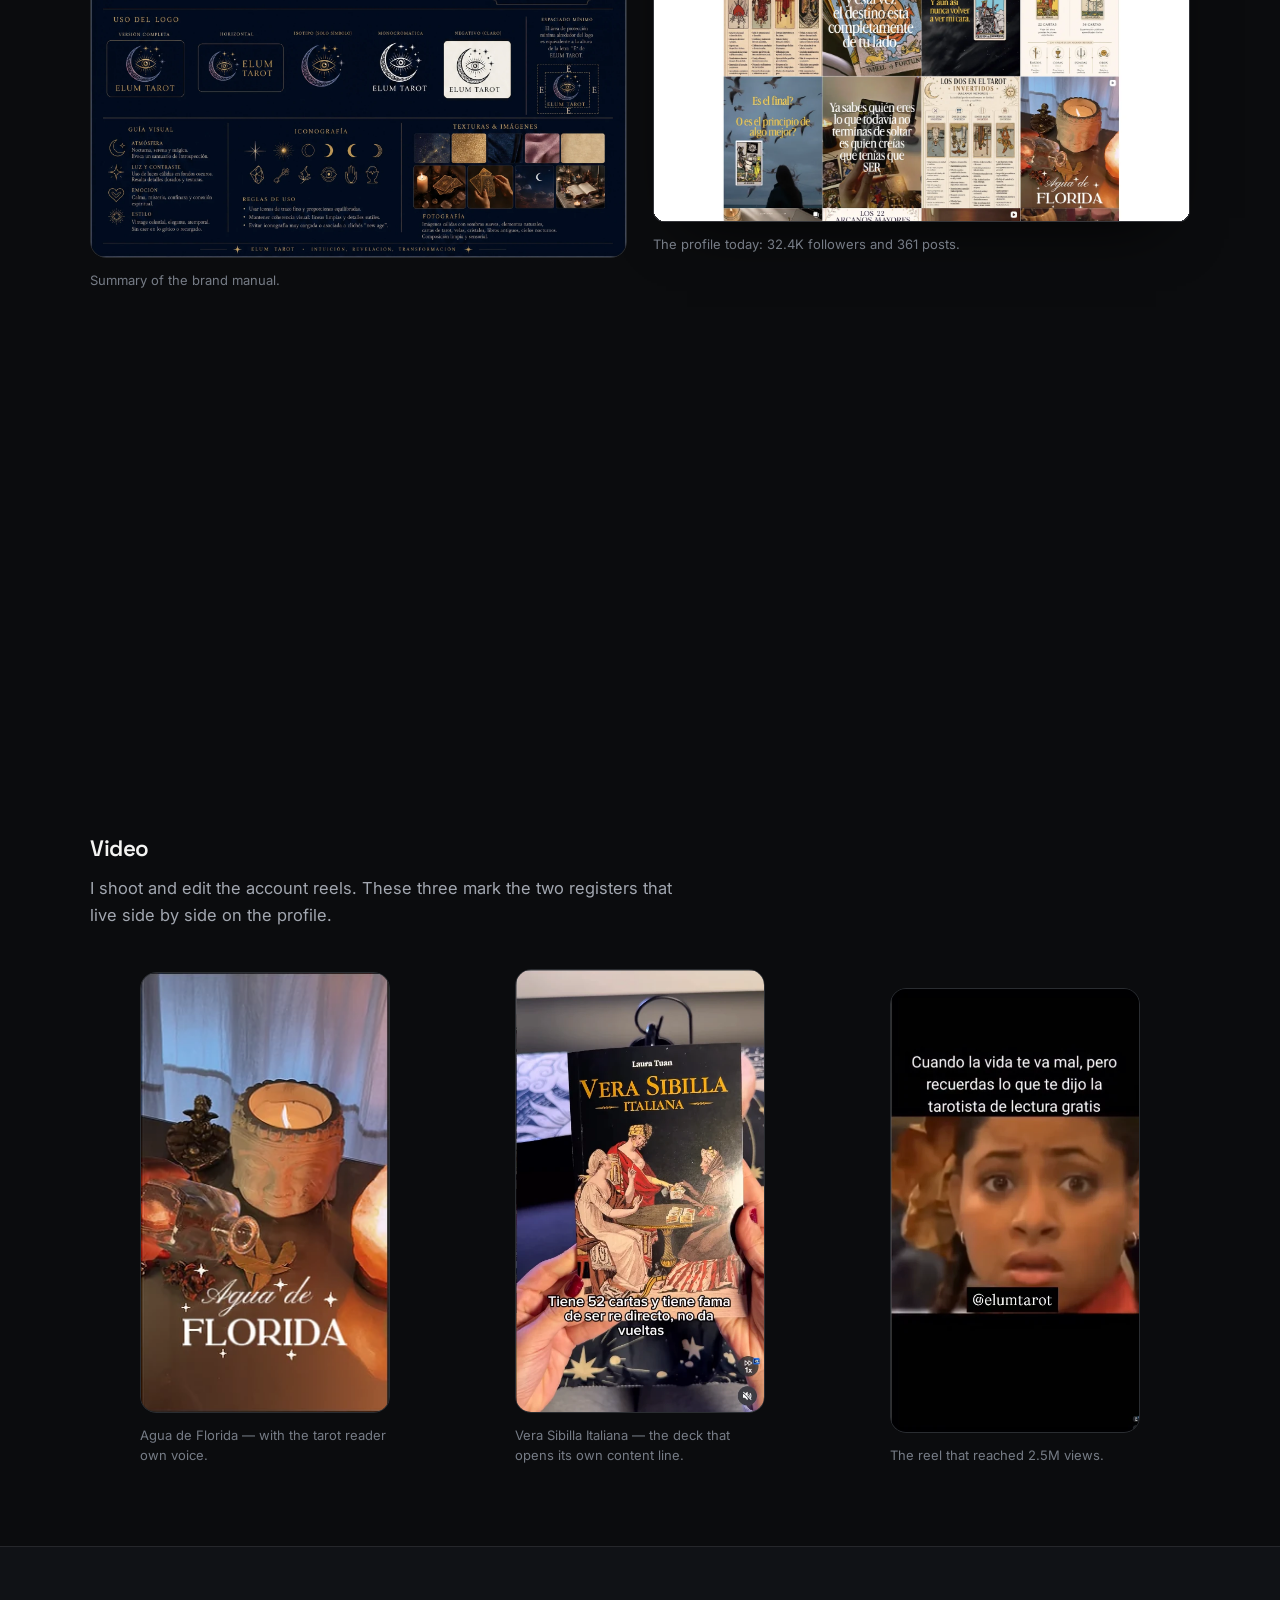
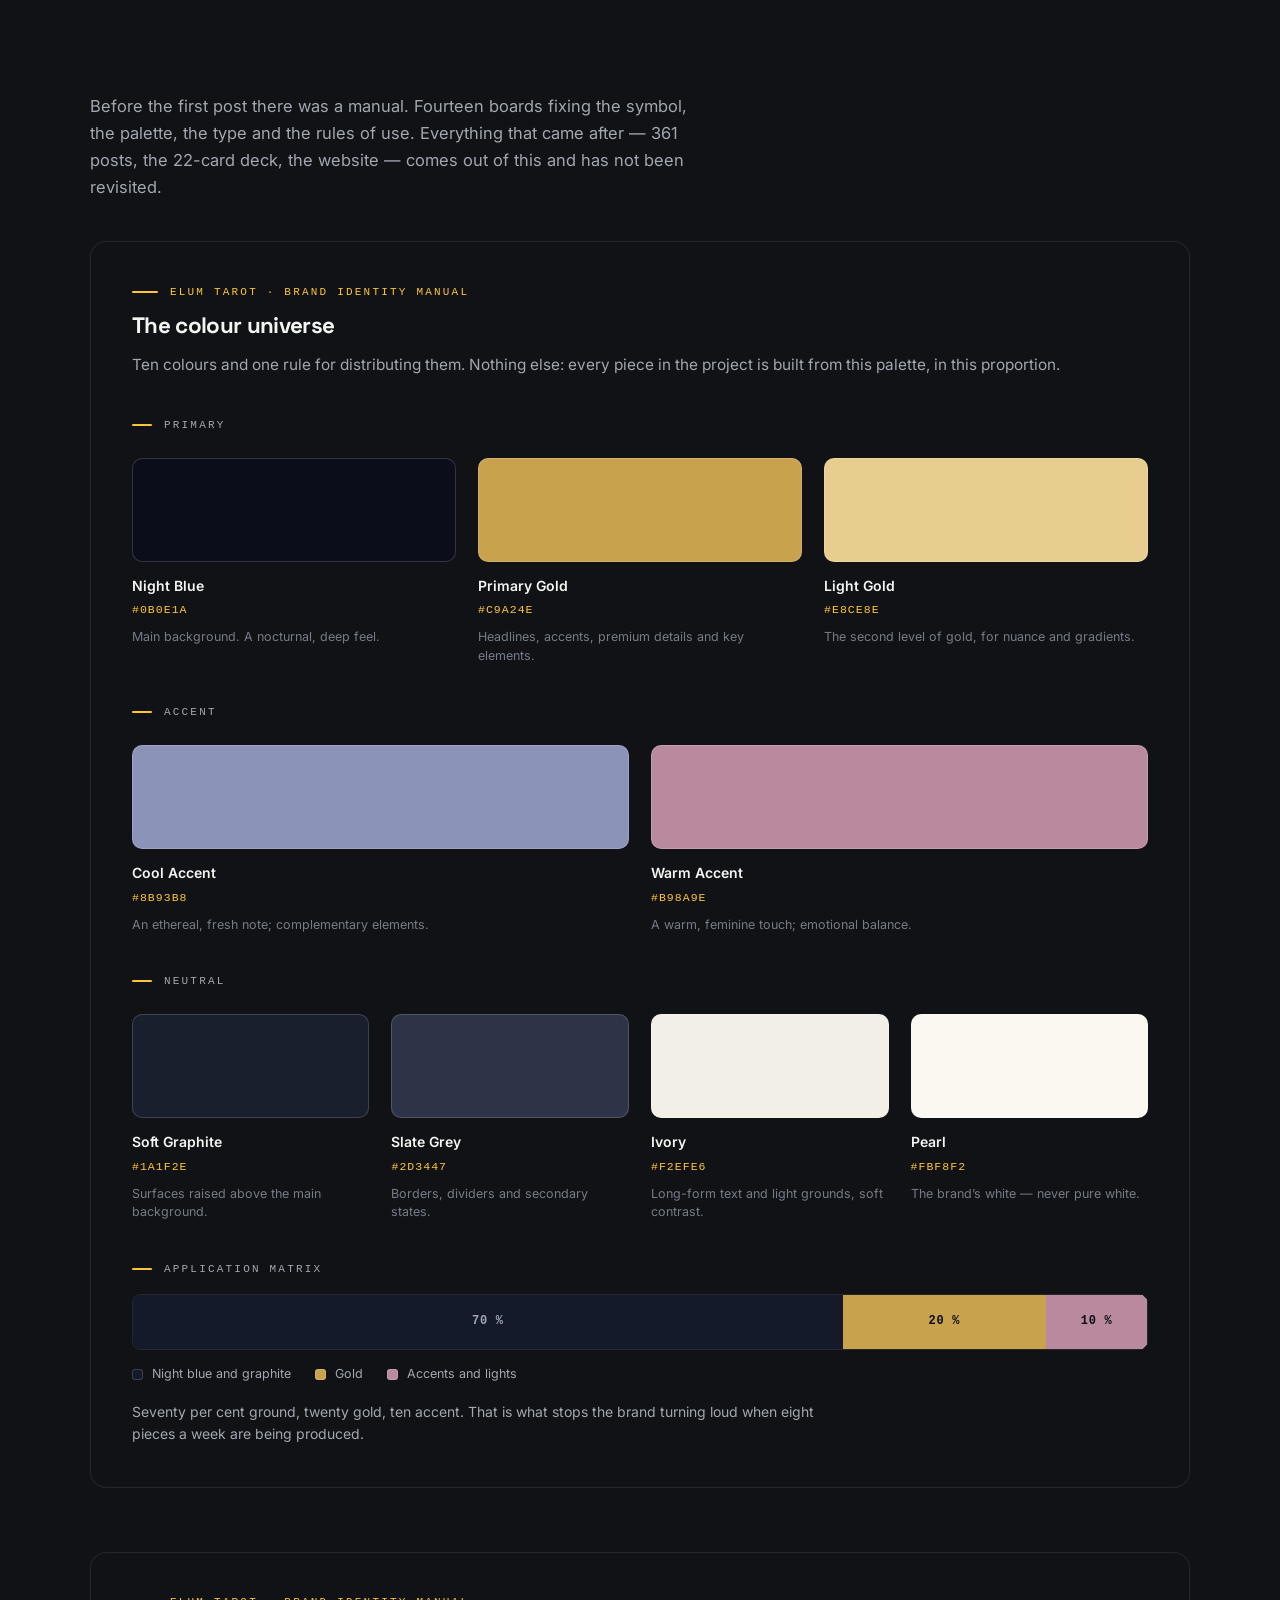
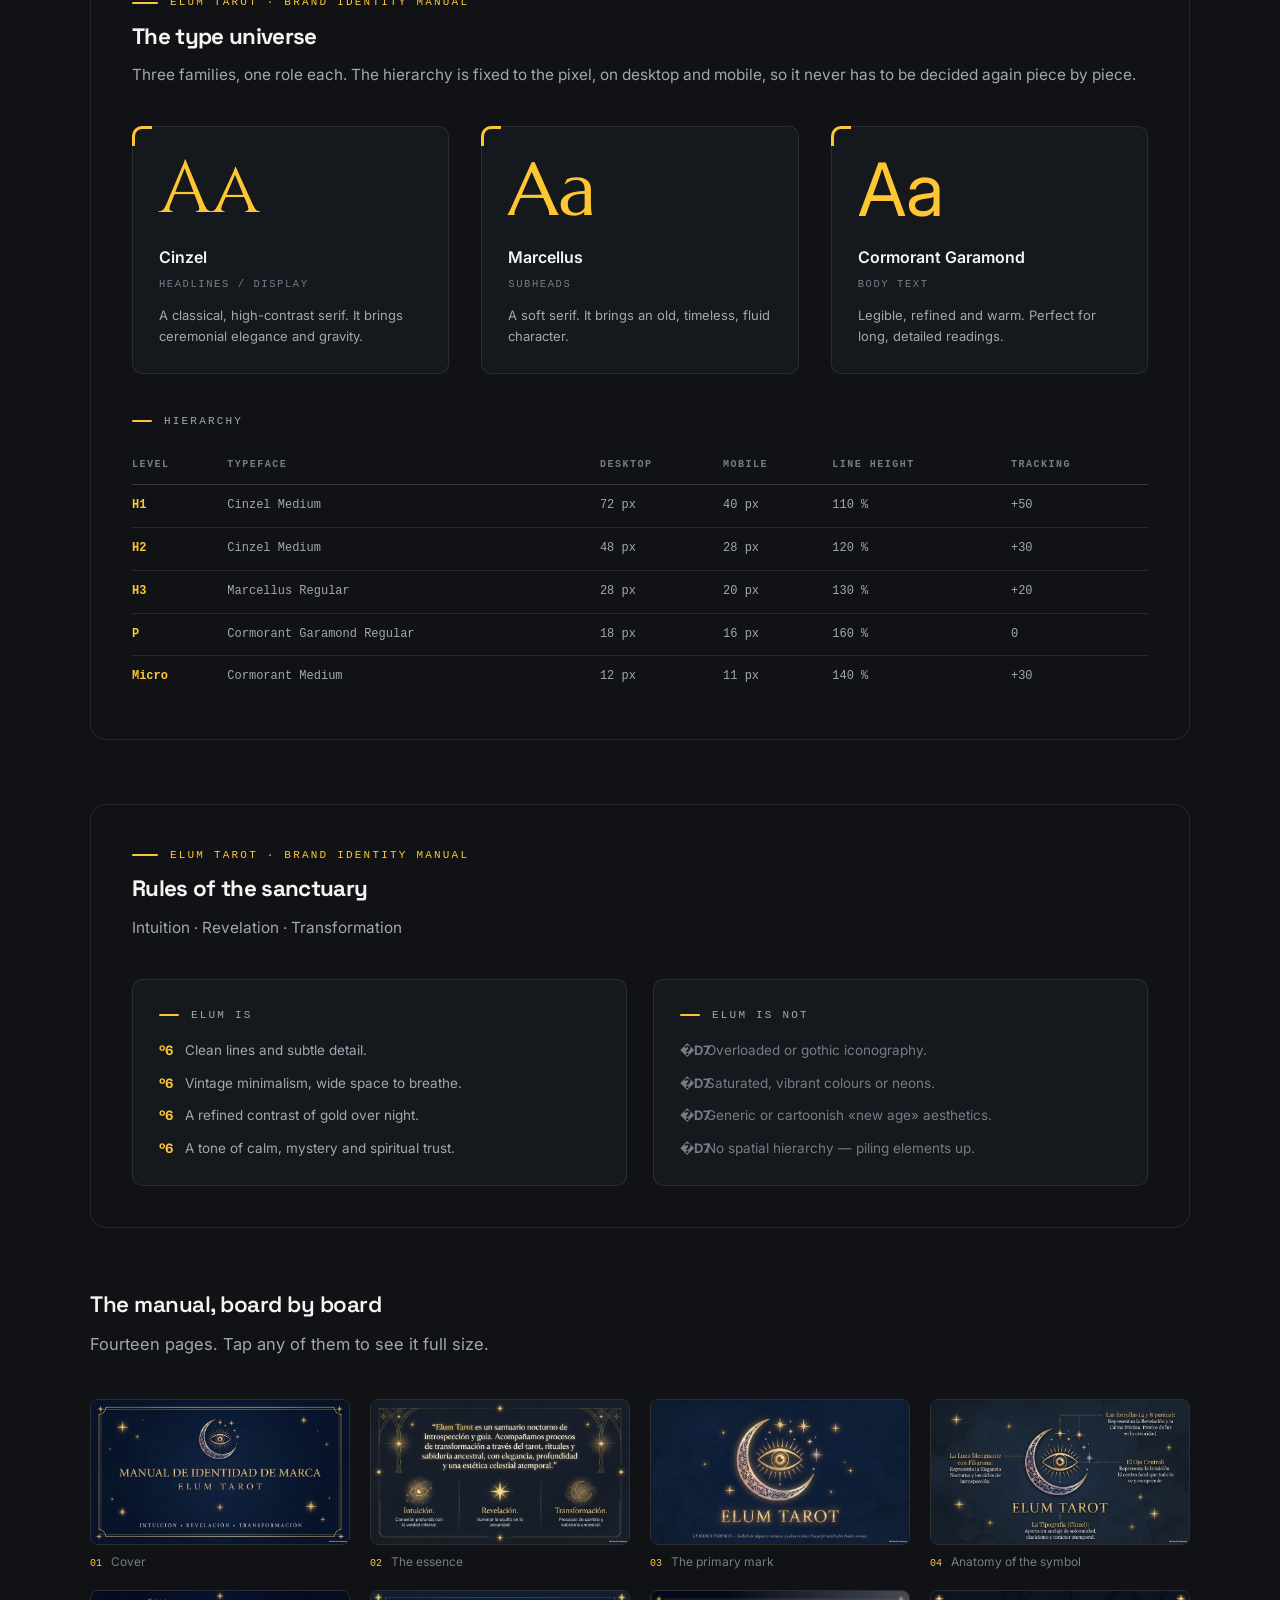
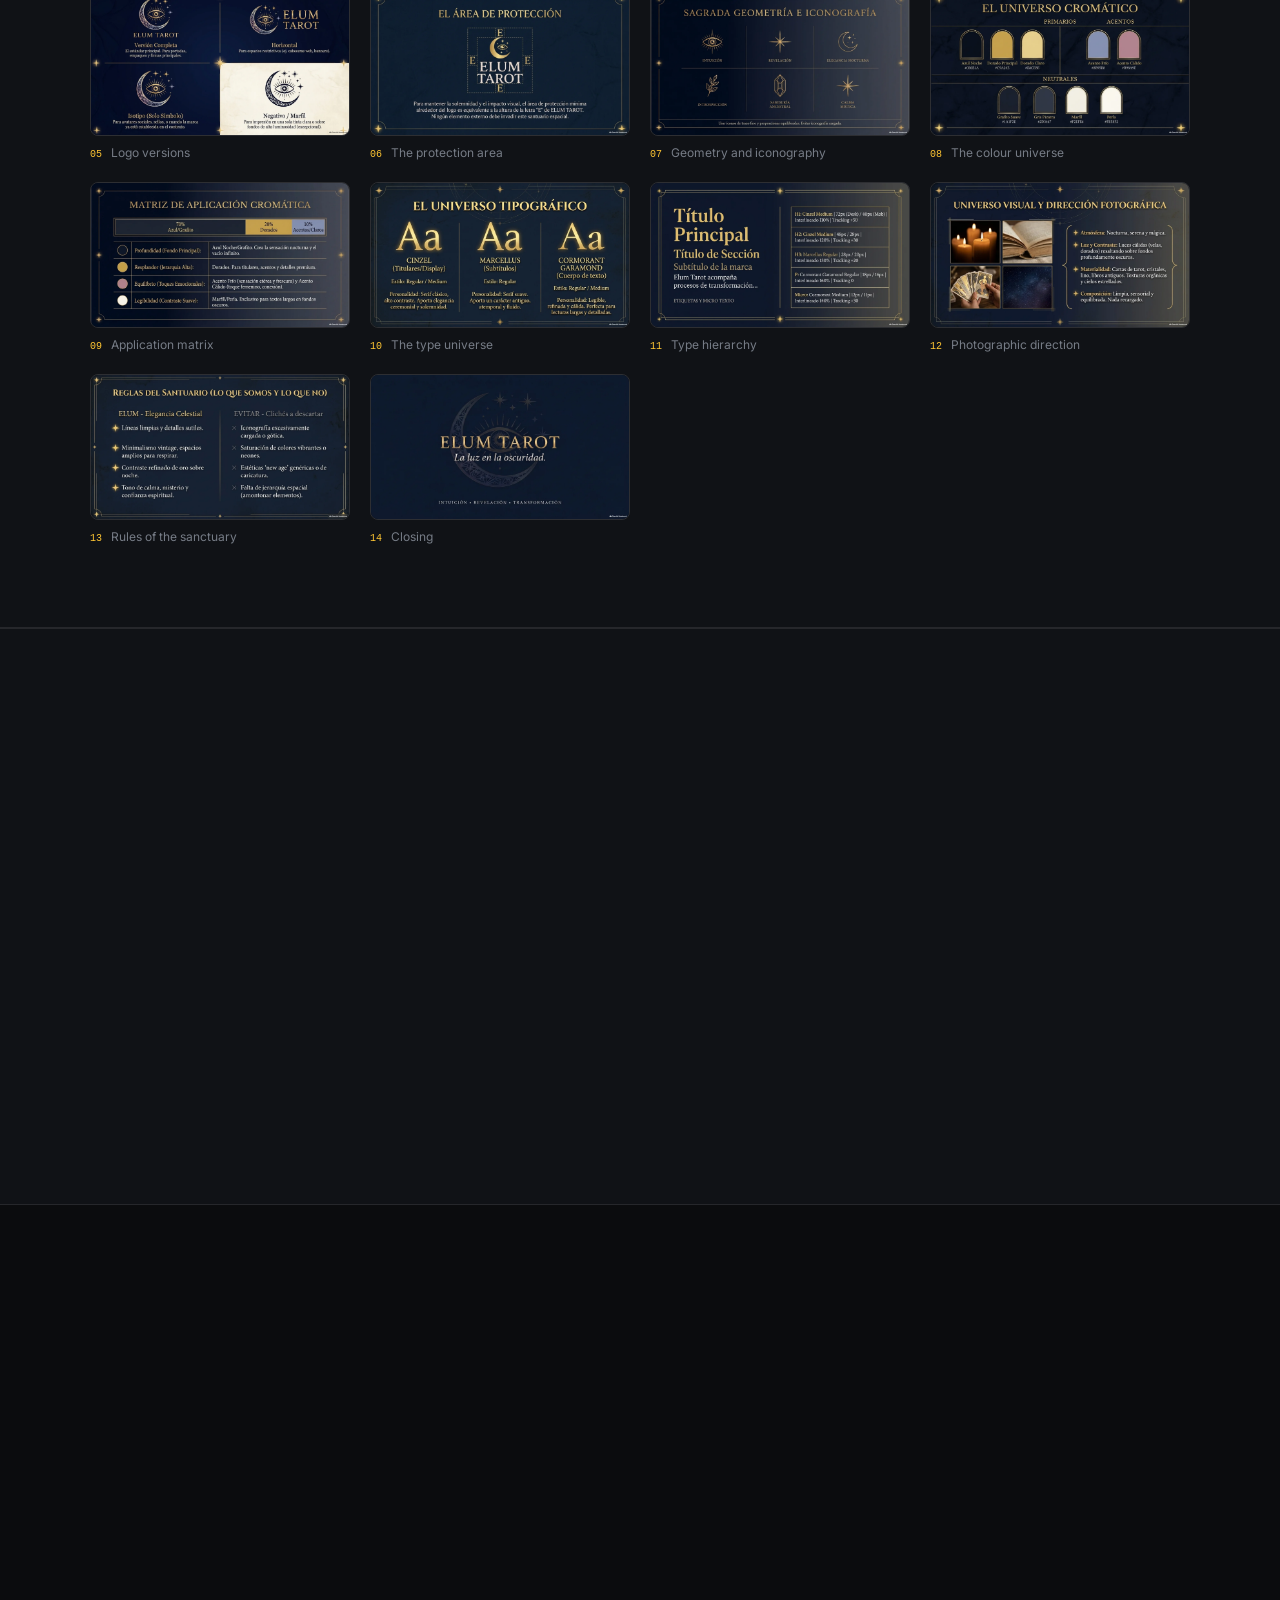
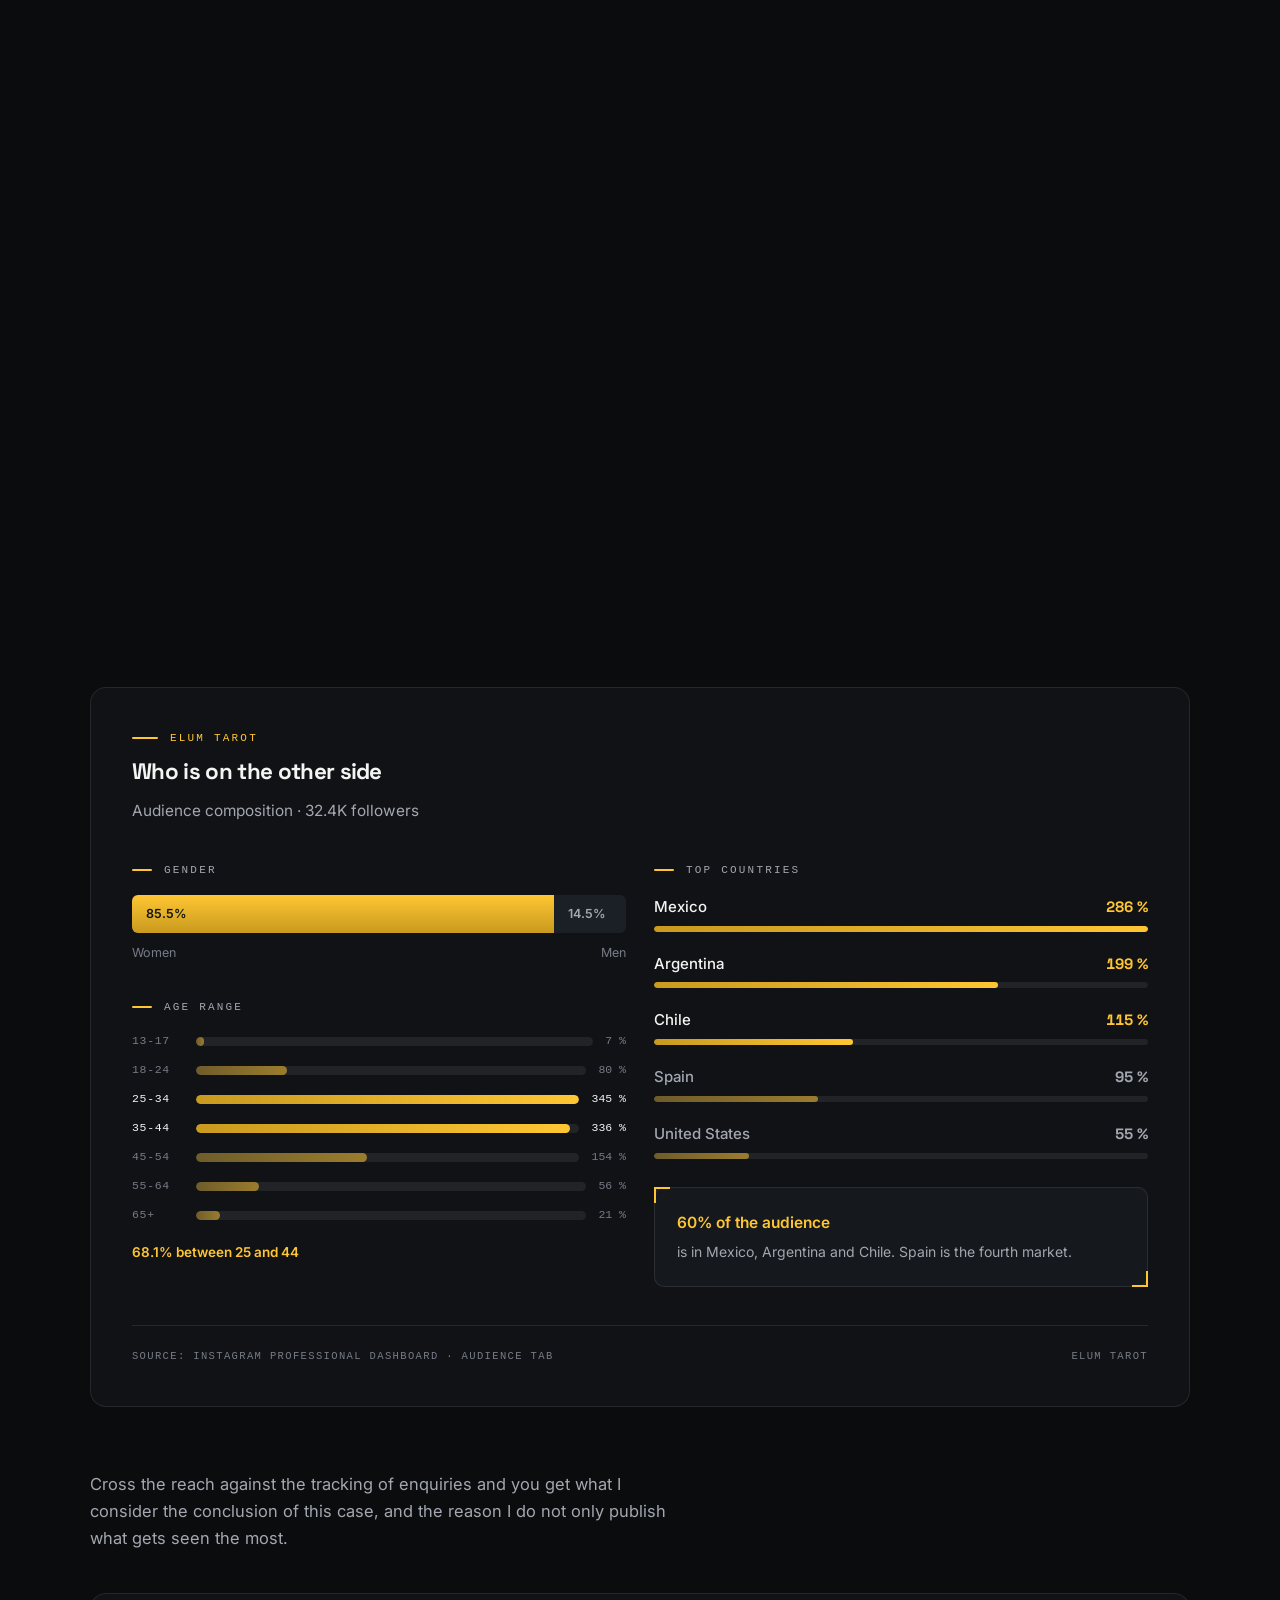
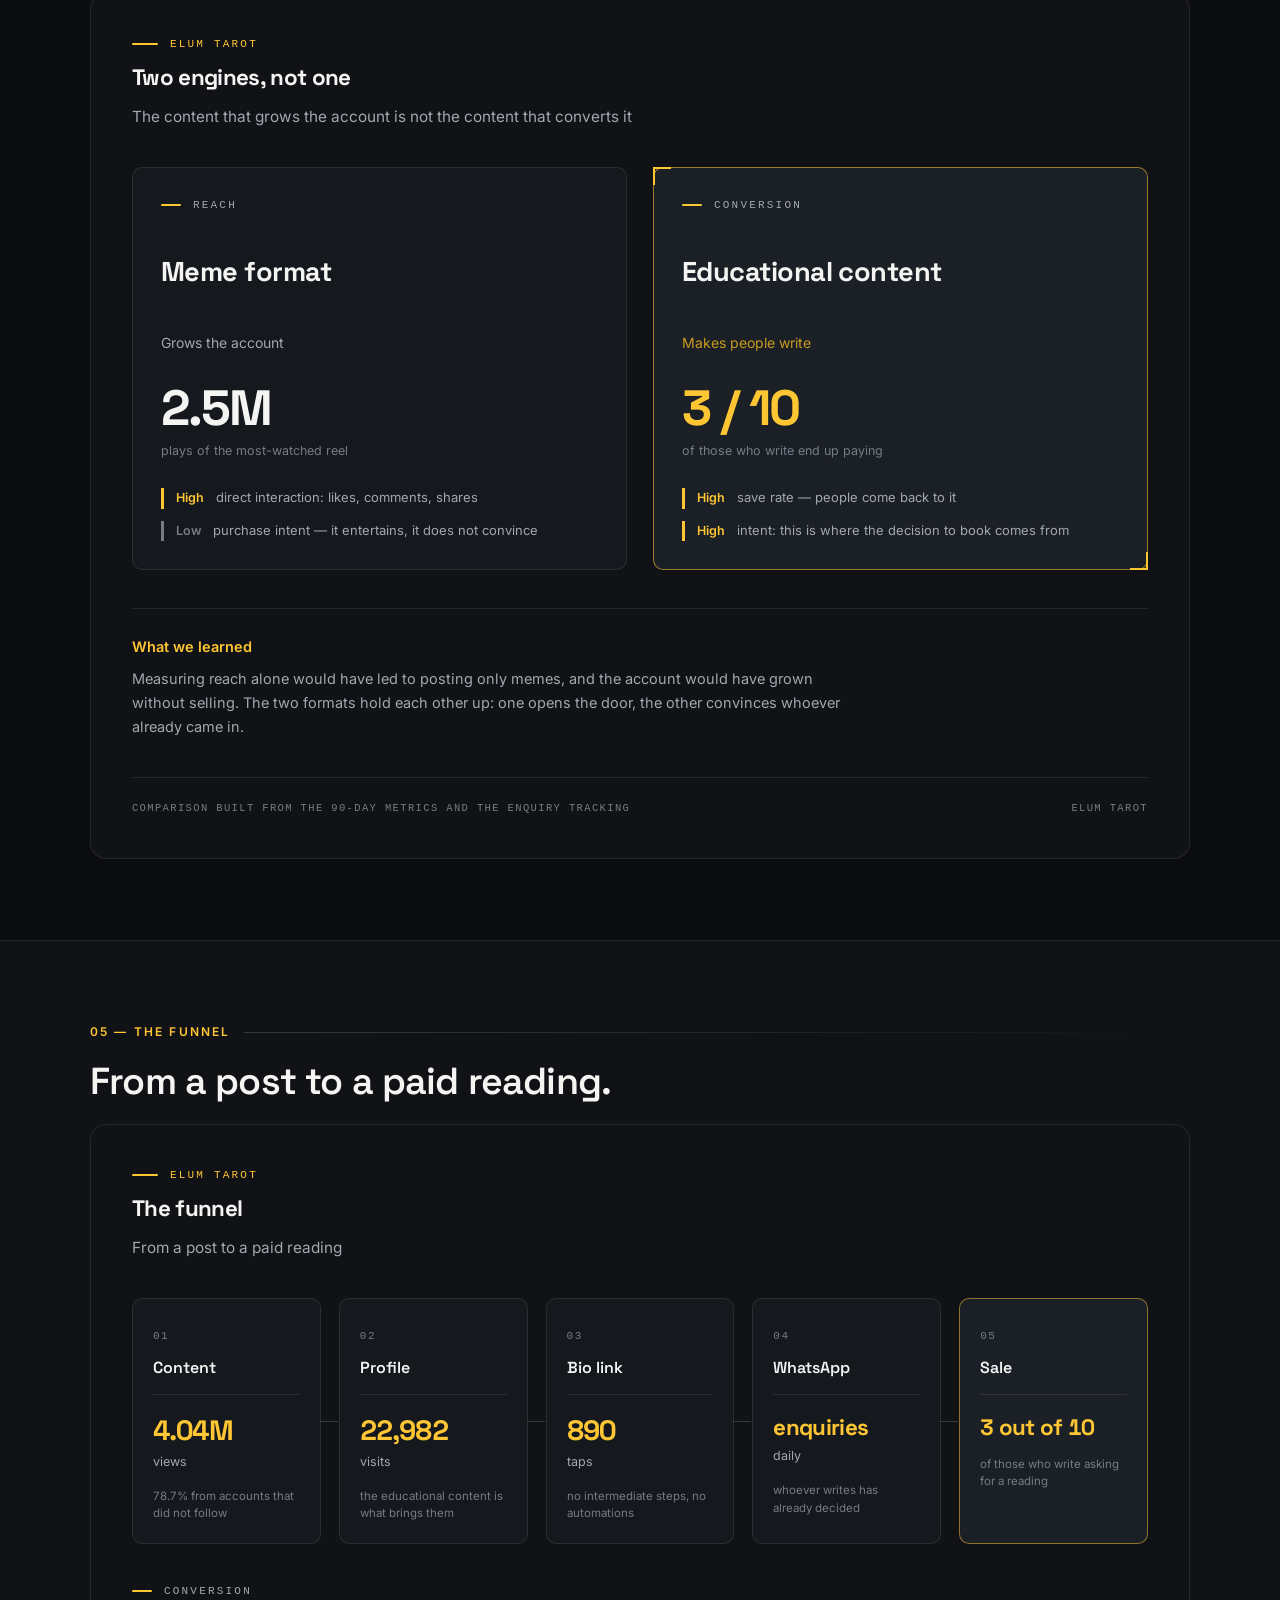
==== commit b8929c3a: "Reposiciona los textos y monta la base de SEO Posicionamiento: manda el diseno de producto y la estr" ====
--- a/elum.html
+++ b/elum.html
@@ -14,14 +14,70 @@
 <meta property="og:image" content="https://frajo10.github.io/cvfrancisco/assets/img/elum/elum-portada.webp">
 <meta property="og:url" content="https://frajo10.github.io/cvfrancisco/elum.html">
 
+<meta name="twitter:card" content="summary_large_image">
+<meta name="twitter:title" content="Elum Tarot — Francisco Sarria">
+<meta name="twitter:description" content="De cero a 32,4 K seguidores y una web de ventas propia. El ciclo completo: contenido, comunidad, captura de leads y venta.">
+<meta name="twitter:image" content="https://frajo10.github.io/cvfrancisco/assets/img/elum/elum-portada.webp">
+<link rel="canonical" href="https://frajo10.github.io/cvfrancisco/elum.html">
 <link rel="icon" href="assets/img/favicon.svg" type="image/svg+xml">
 <link rel="preconnect" href="https://fonts.googleapis.com">
 <link rel="preconnect" href="https://fonts.gstatic.com" crossorigin>
 <link href="https://fonts.googleapis.com/css2?family=Inter:wght@400;500;600&family=Space+Grotesk:wght@400;500;600;700&display=swap" rel="stylesheet">
 <!-- las tres familias del manual de Elum: se cargan solo aqui, para el bloque de identidad -->
 <link href="https://fonts.googleapis.com/css2?family=Cinzel:wght@400;500&family=Marcellus&family=Cormorant+Garamond:wght@400;500&display=swap" rel="stylesheet">
-<link rel="stylesheet" href="assets/css/style.css?v=55">
+<link rel="stylesheet" href="assets/css/style.css?v=57">
 <script>document.documentElement.classList.add('js');</script>
+<script type="application/ld+json">
+{
+  "@context": "https://schema.org",
+  "@type": "CreativeWork",
+  "name": "Elum Tarot",
+  "url": "https://frajo10.github.io/cvfrancisco/elum.html",
+  "description": "De cero a 32,4 K seguidores. Identidad, contenido, comunidad y una web de ventas propia, todo salido del mismo sistema de diseño.",
+  "image": "https://frajo10.github.io/cvfrancisco/assets/img/elum/elum-portada.webp",
+  "inLanguage": "es",
+  "author": {
+    "@type": "Person",
+    "name": "Francisco Sarria",
+    "url": "https://frajo10.github.io/cvfrancisco/"
+  },
+  "creator": {
+    "@type": "Person",
+    "name": "Francisco Sarria"
+  },
+  "isPartOf": {
+    "@type": "CollectionPage",
+    "name": "Portafolio",
+    "url": "https://frajo10.github.io/cvfrancisco/portafolio.html"
+  }
+}
+</script>
+<script type="application/ld+json">
+{
+  "@context": "https://schema.org",
+  "@type": "BreadcrumbList",
+  "itemListElement": [
+    {
+      "@type": "ListItem",
+      "position": 1,
+      "name": "Inicio",
+      "item": "https://frajo10.github.io/cvfrancisco/"
+    },
+    {
+      "@type": "ListItem",
+      "position": 2,
+      "name": "Portafolio",
+      "item": "https://frajo10.github.io/cvfrancisco/portafolio.html"
+    },
+    {
+      "@type": "ListItem",
+      "position": 3,
+      "name": "Elum Tarot",
+      "item": "https://frajo10.github.io/cvfrancisco/elum.html"
+    }
+  ]
+}
+</script>
 </head>
 <body>
 
@@ -1244,9 +1300,9 @@
   </div>
 </footer>
 
-<script src="assets/js/i18n.js?v=55"></script>
-<script src="assets/js/main.js?v=55"></script>
-<script src="assets/js/motion.js?v=55" defer></script>
-<script src="assets/js/asistente.js?v=55" defer></script>
+<script src="assets/js/i18n.js?v=57"></script>
+<script src="assets/js/main.js?v=57"></script>
+<script src="assets/js/motion.js?v=57" defer></script>
+<script src="assets/js/asistente.js?v=57" defer></script>
 </body>
 </html>
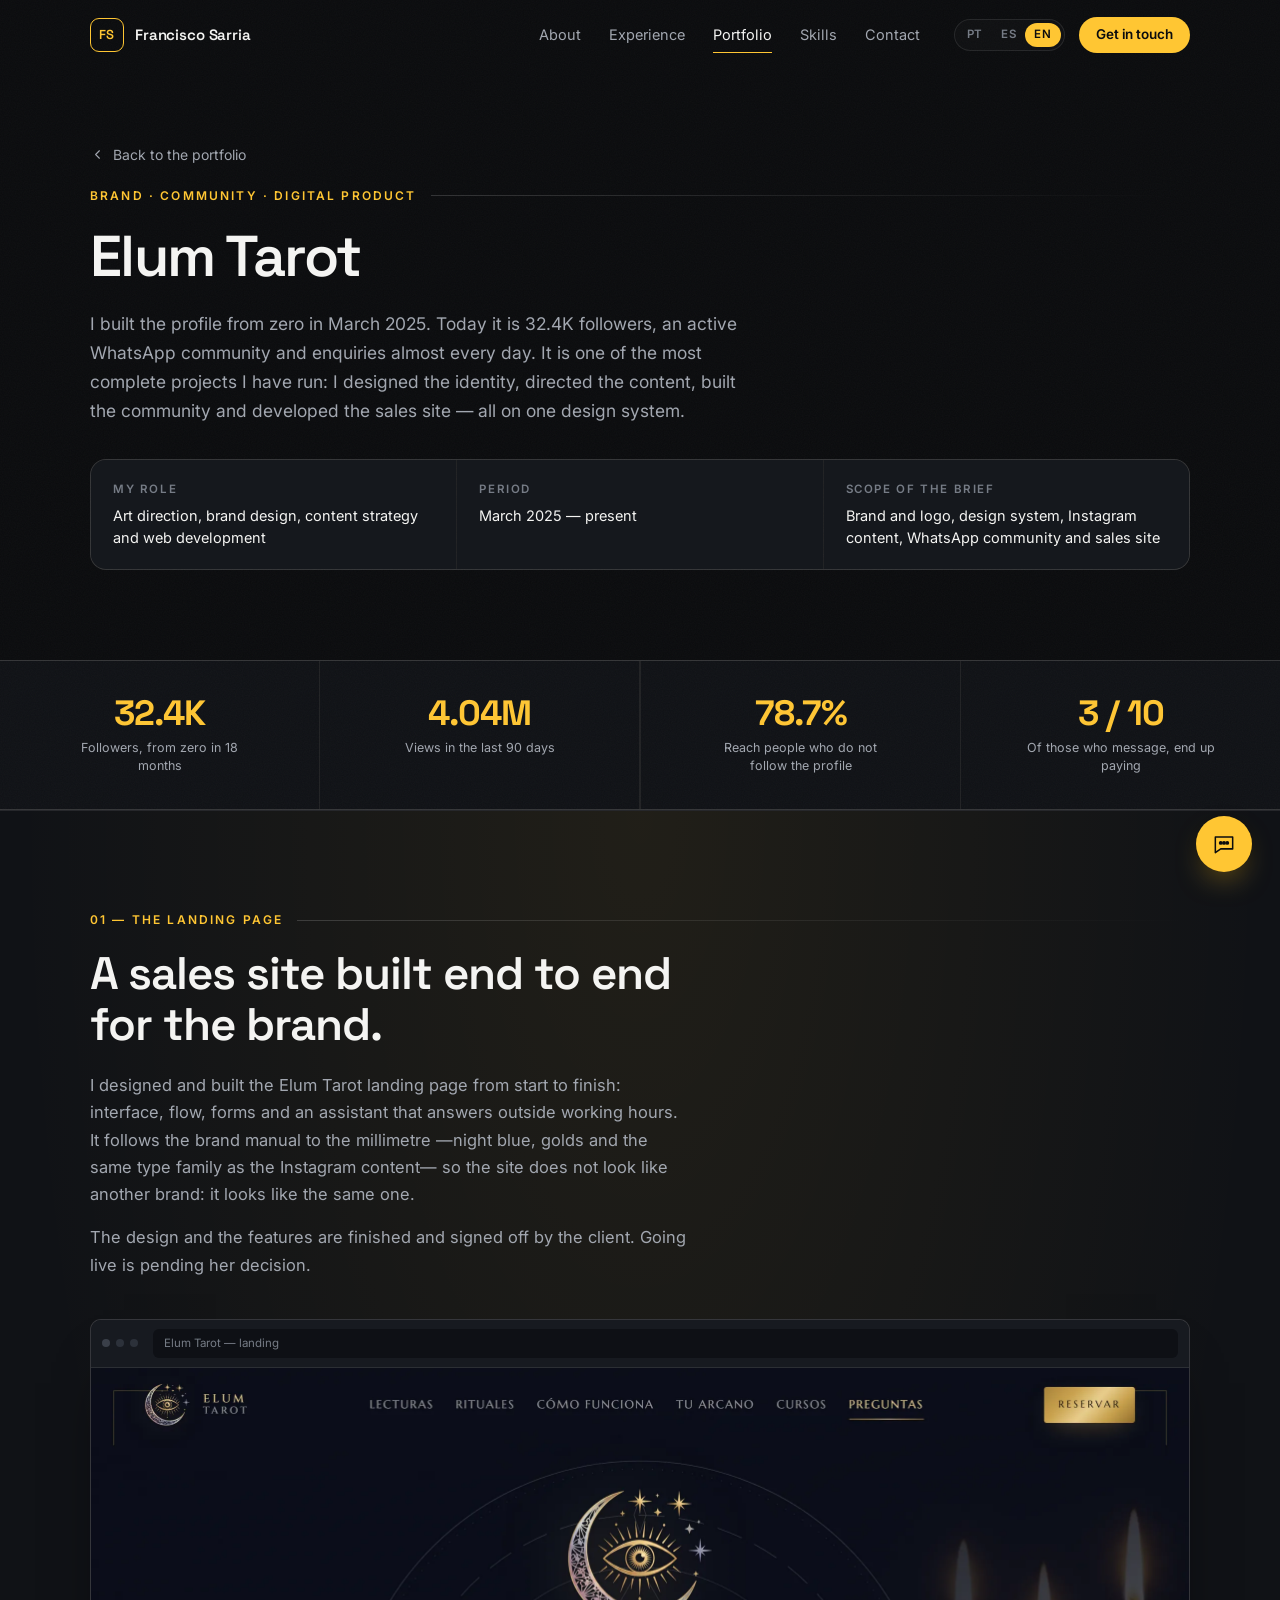
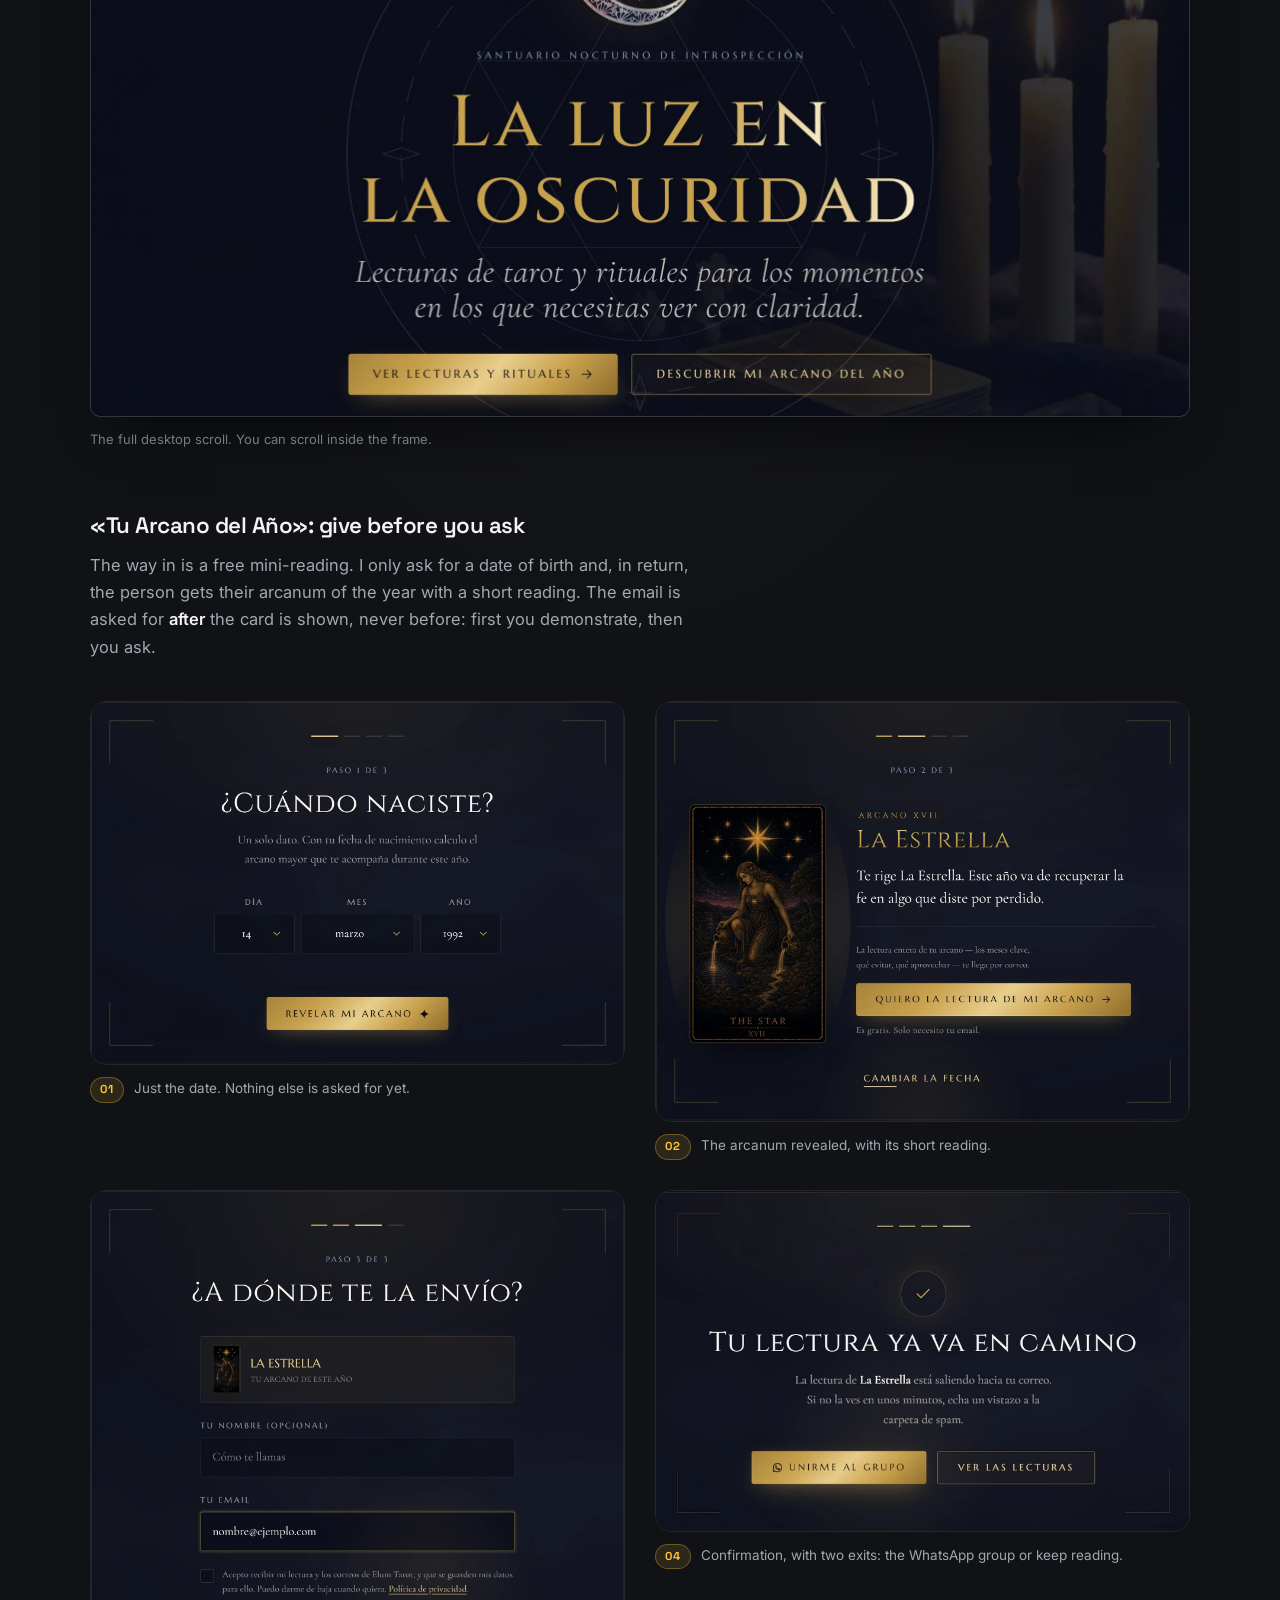
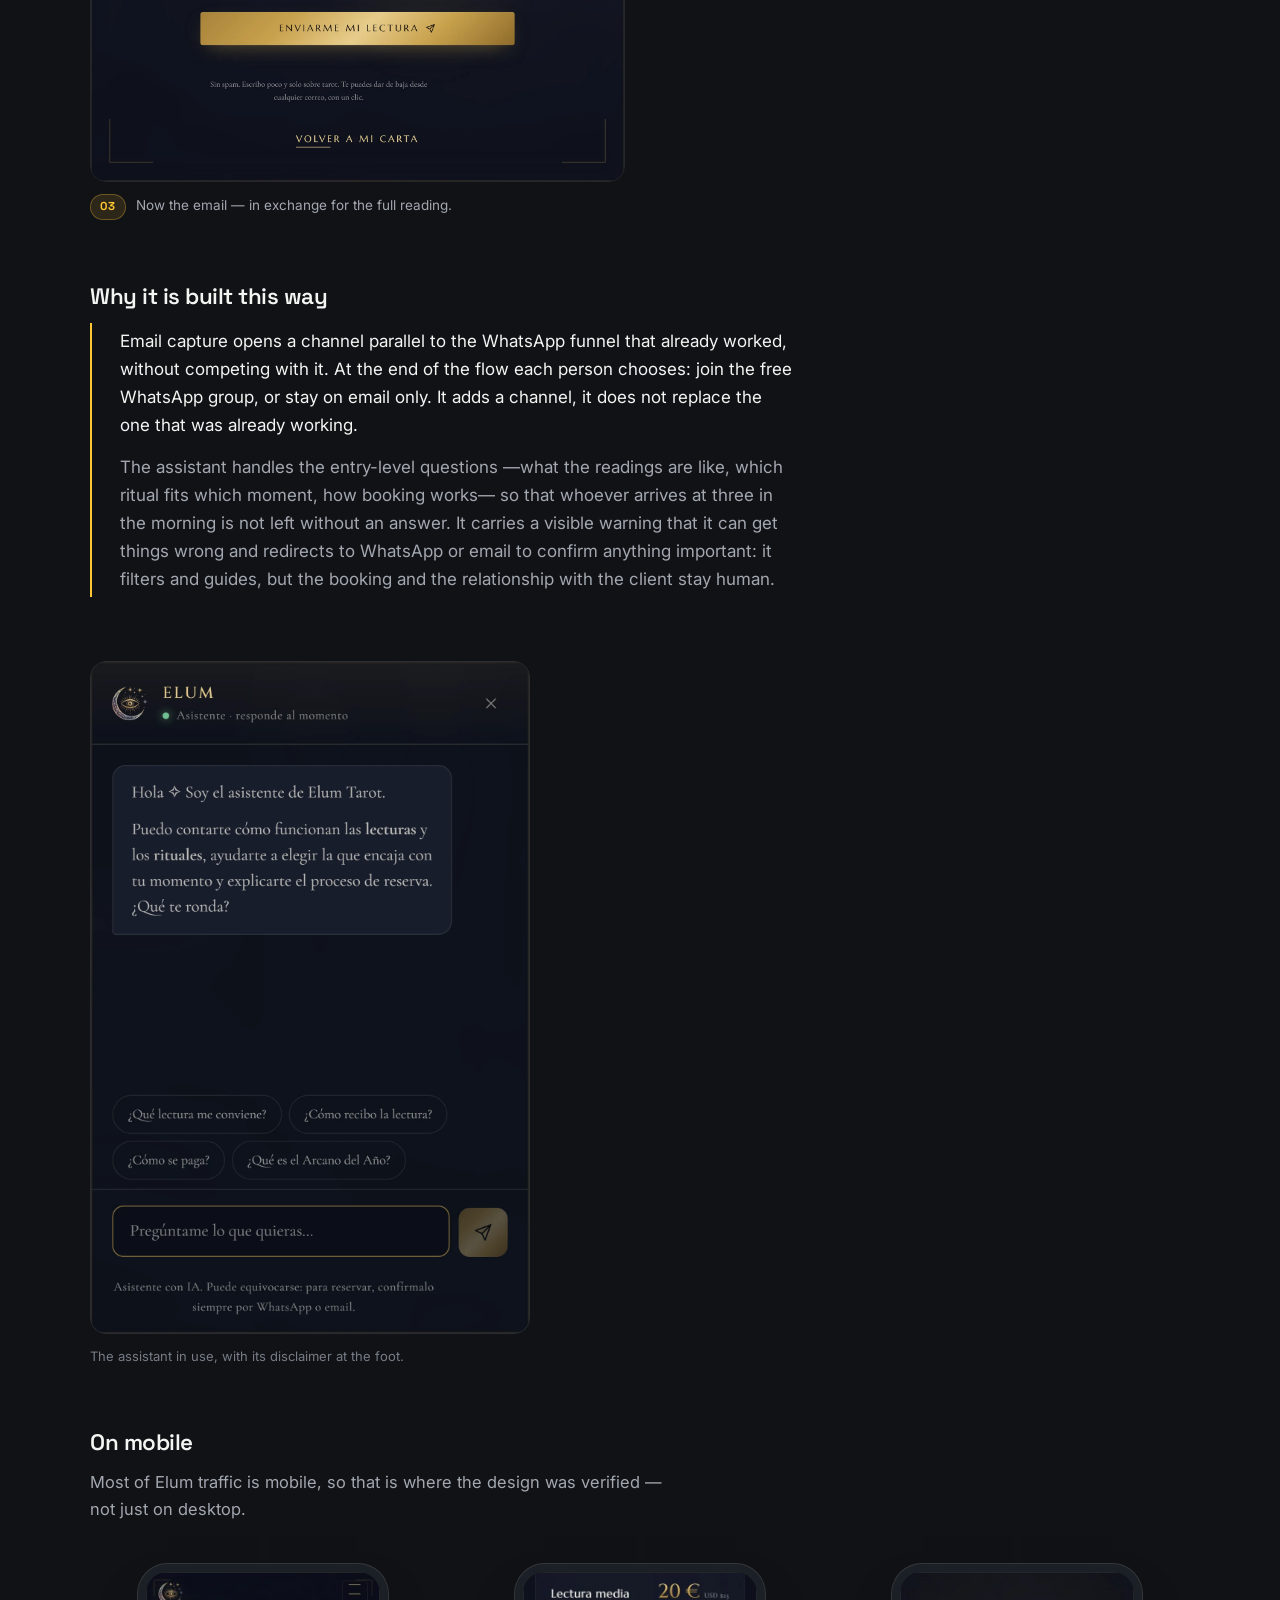
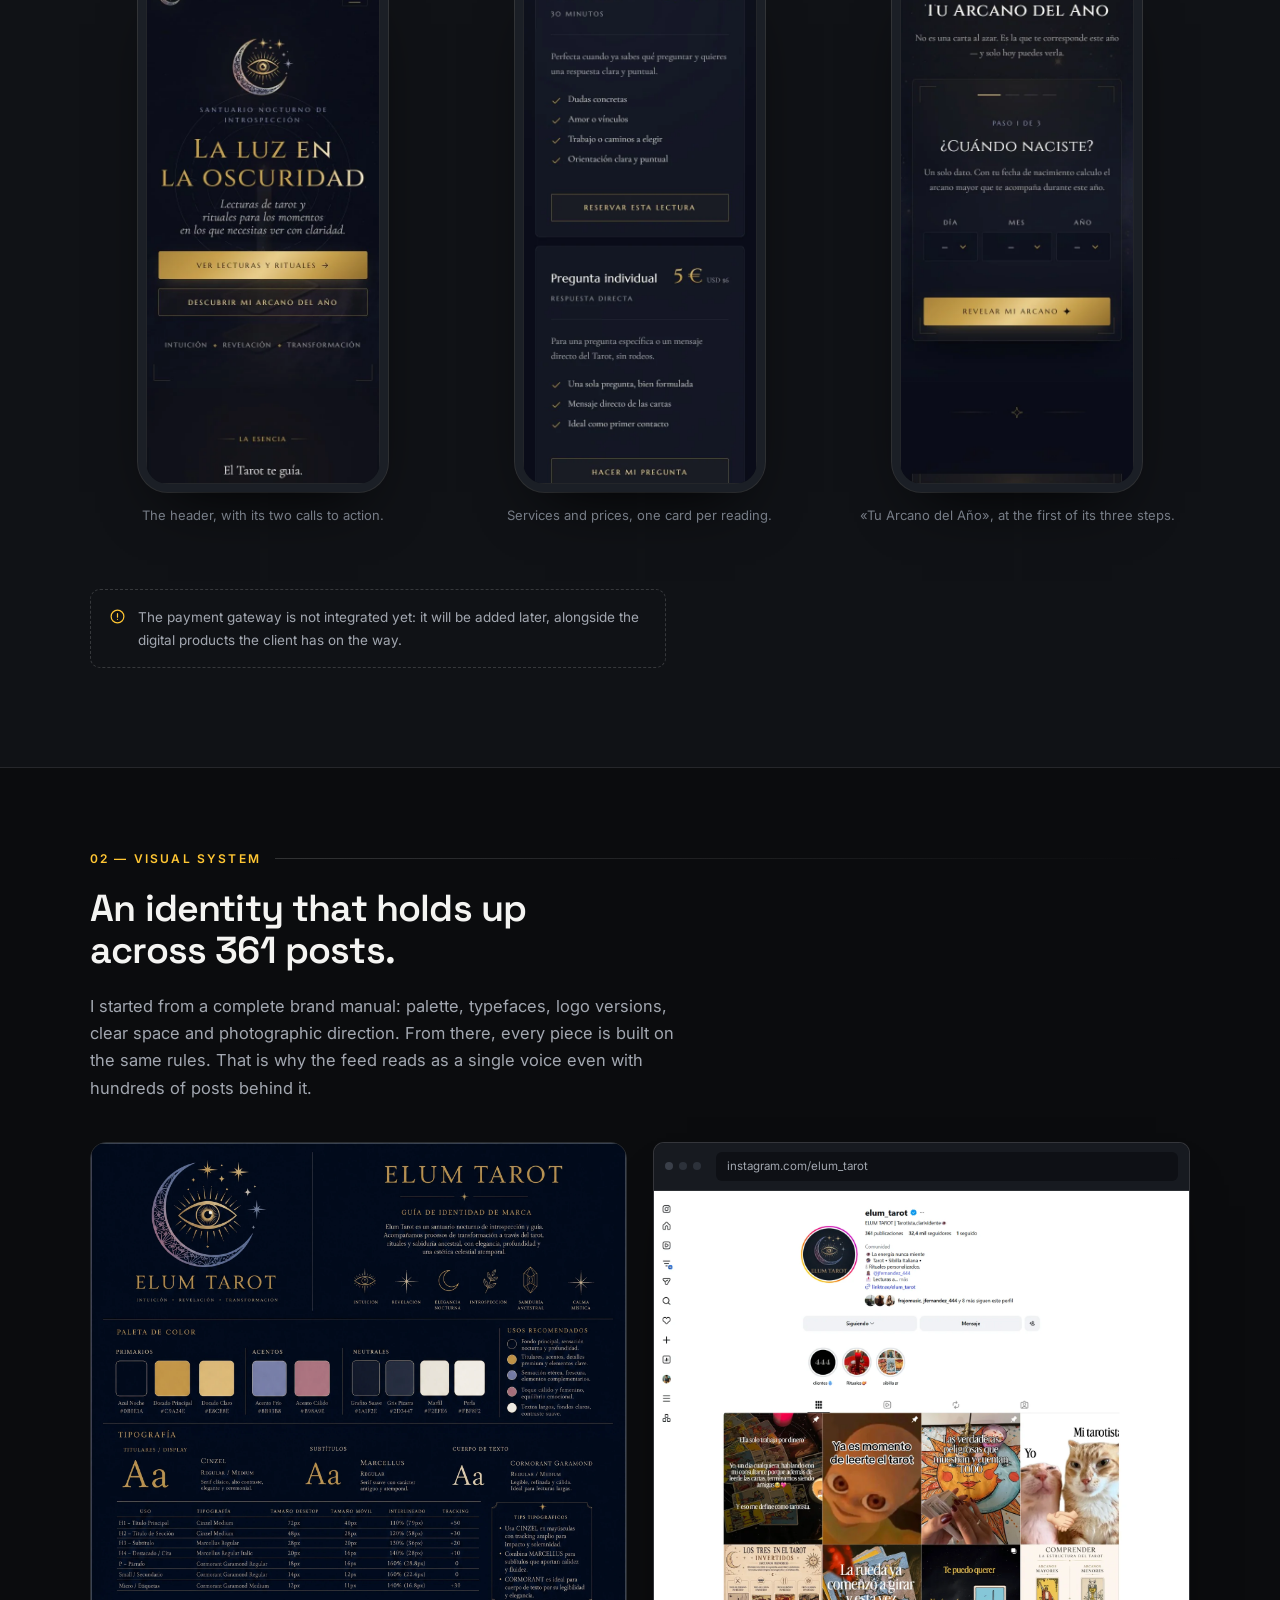
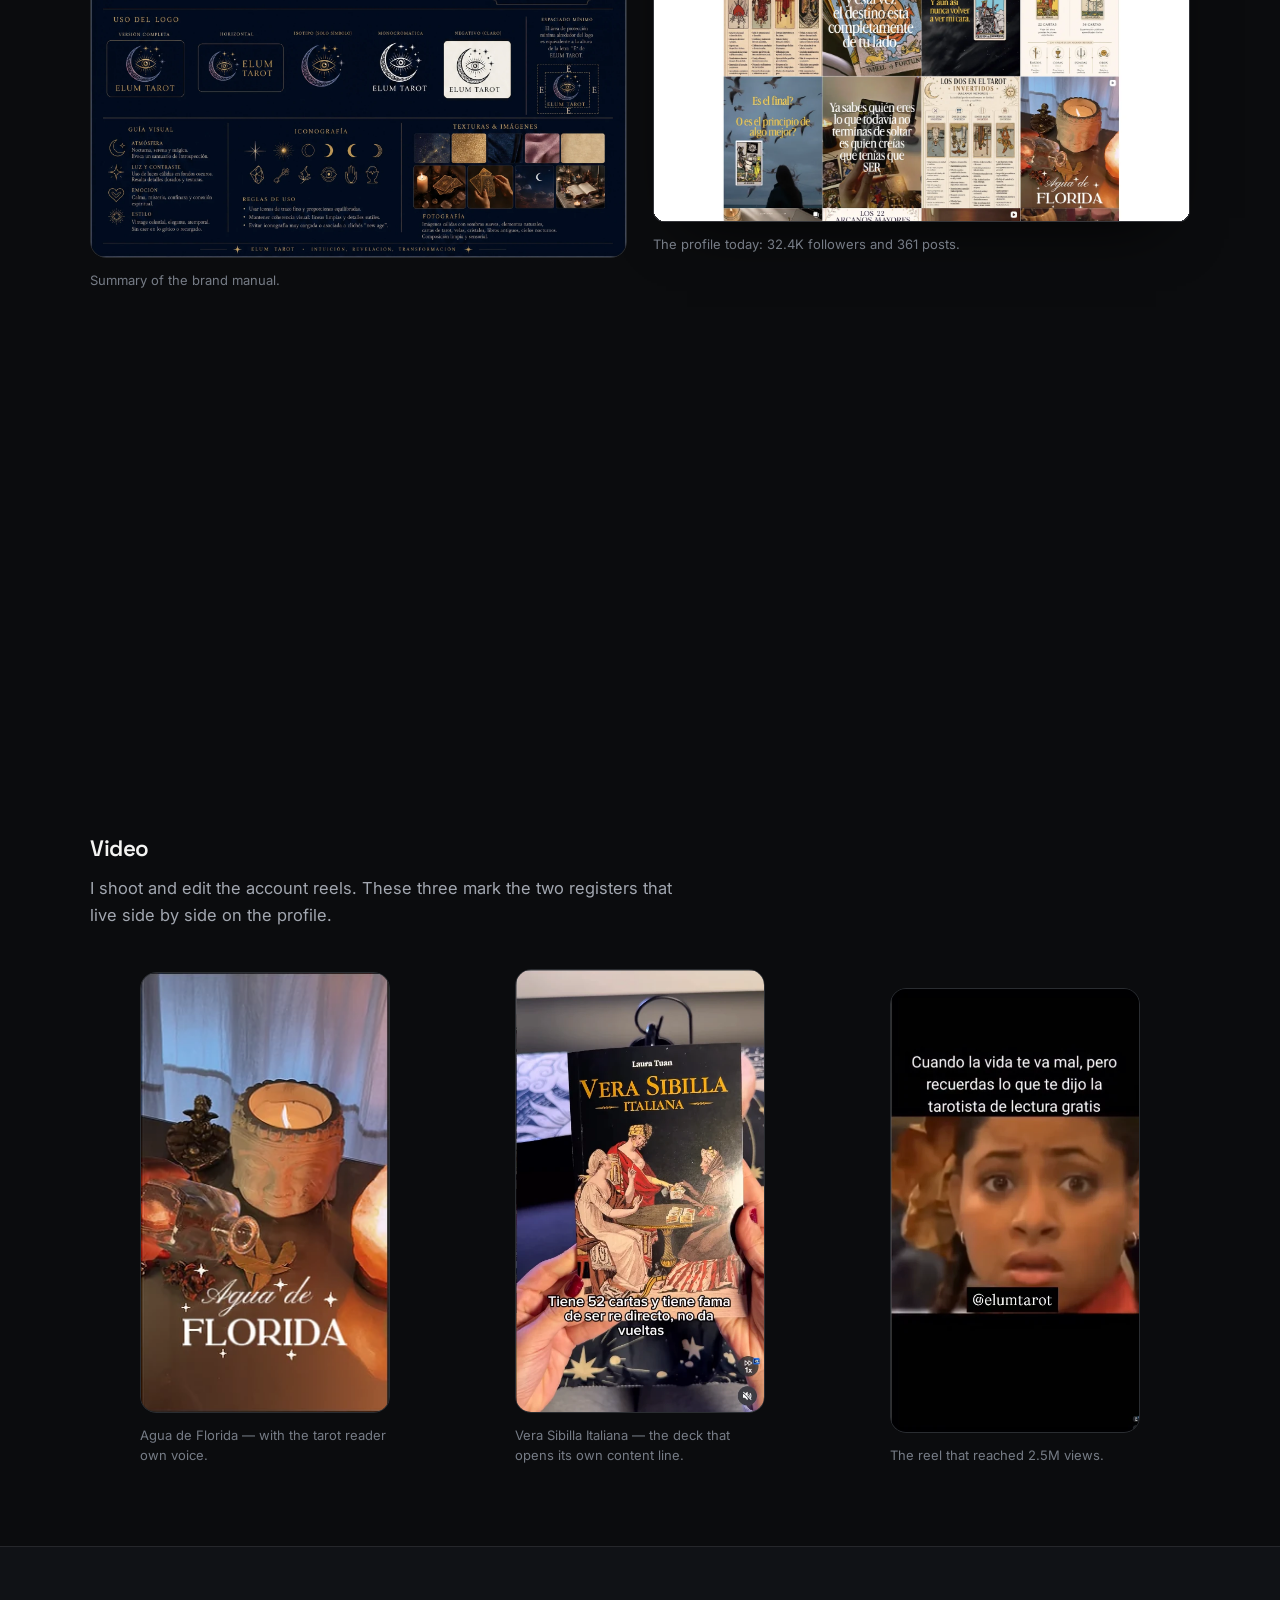
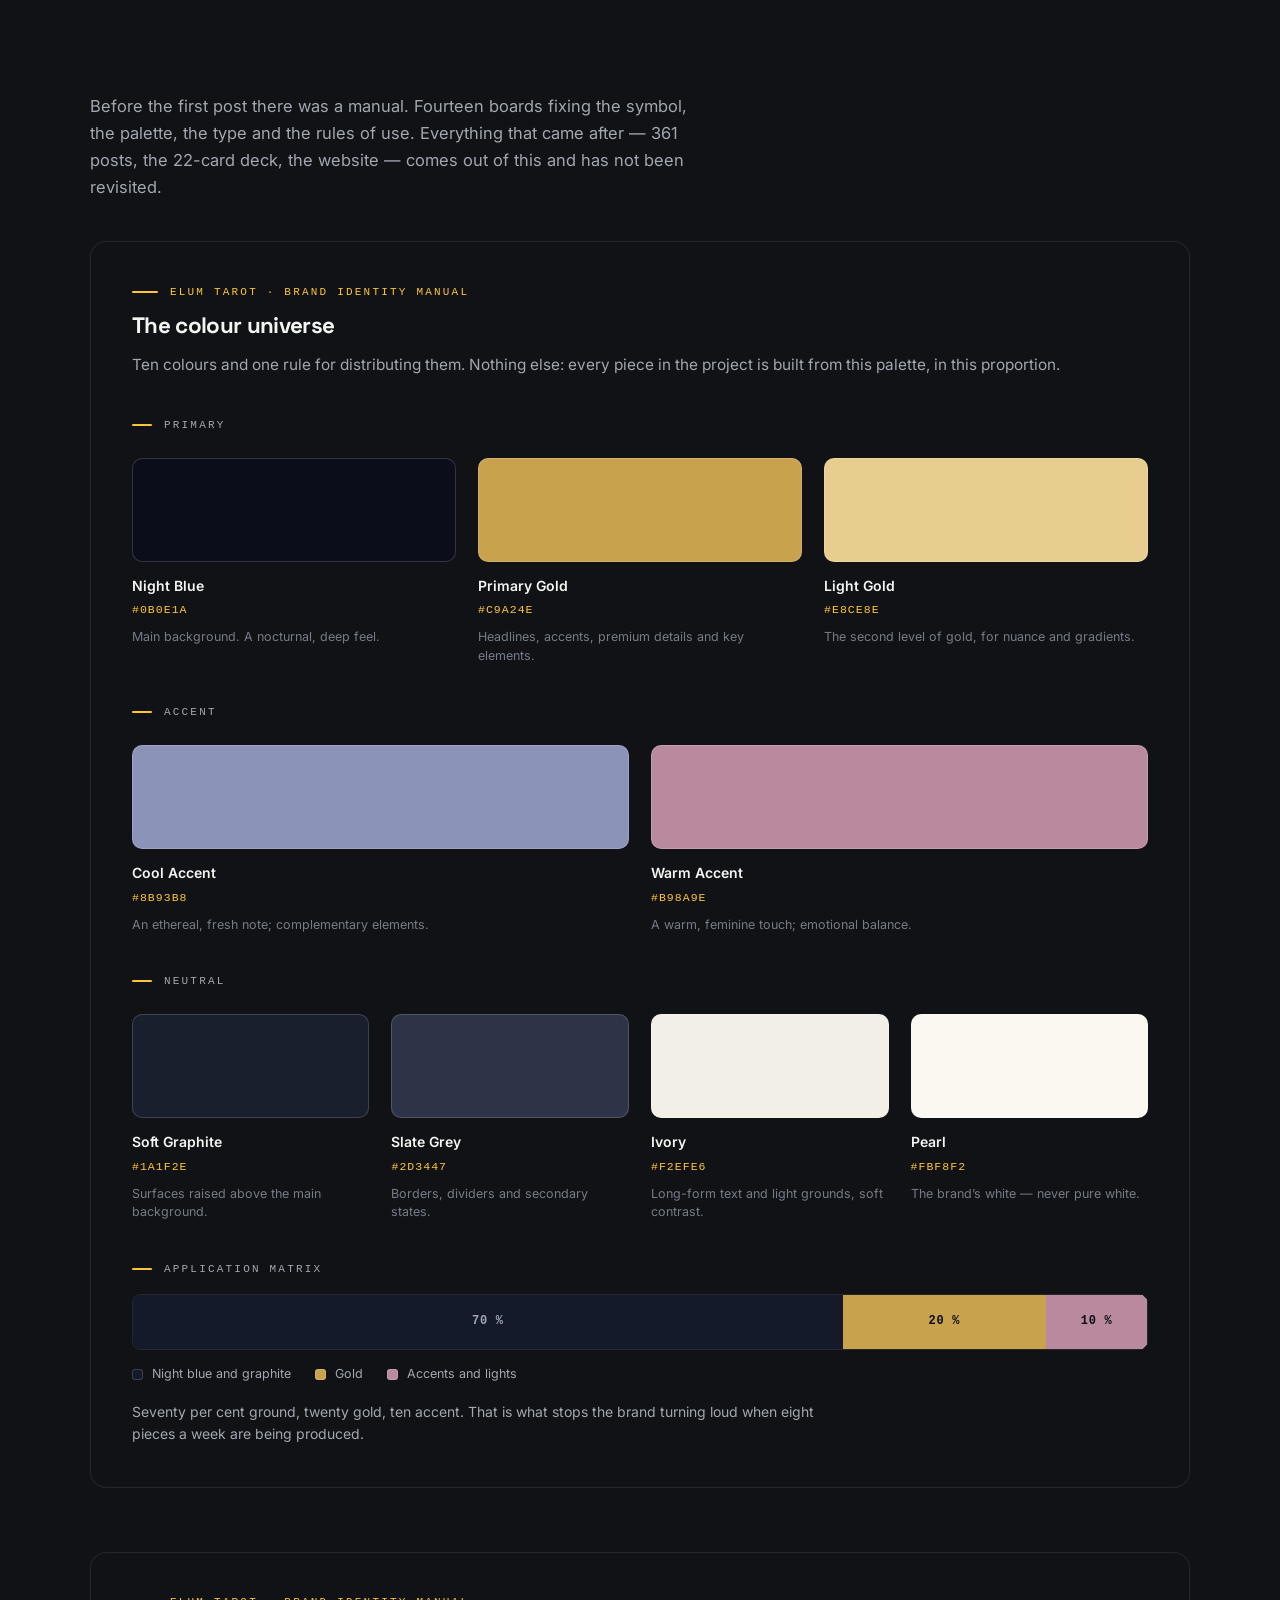
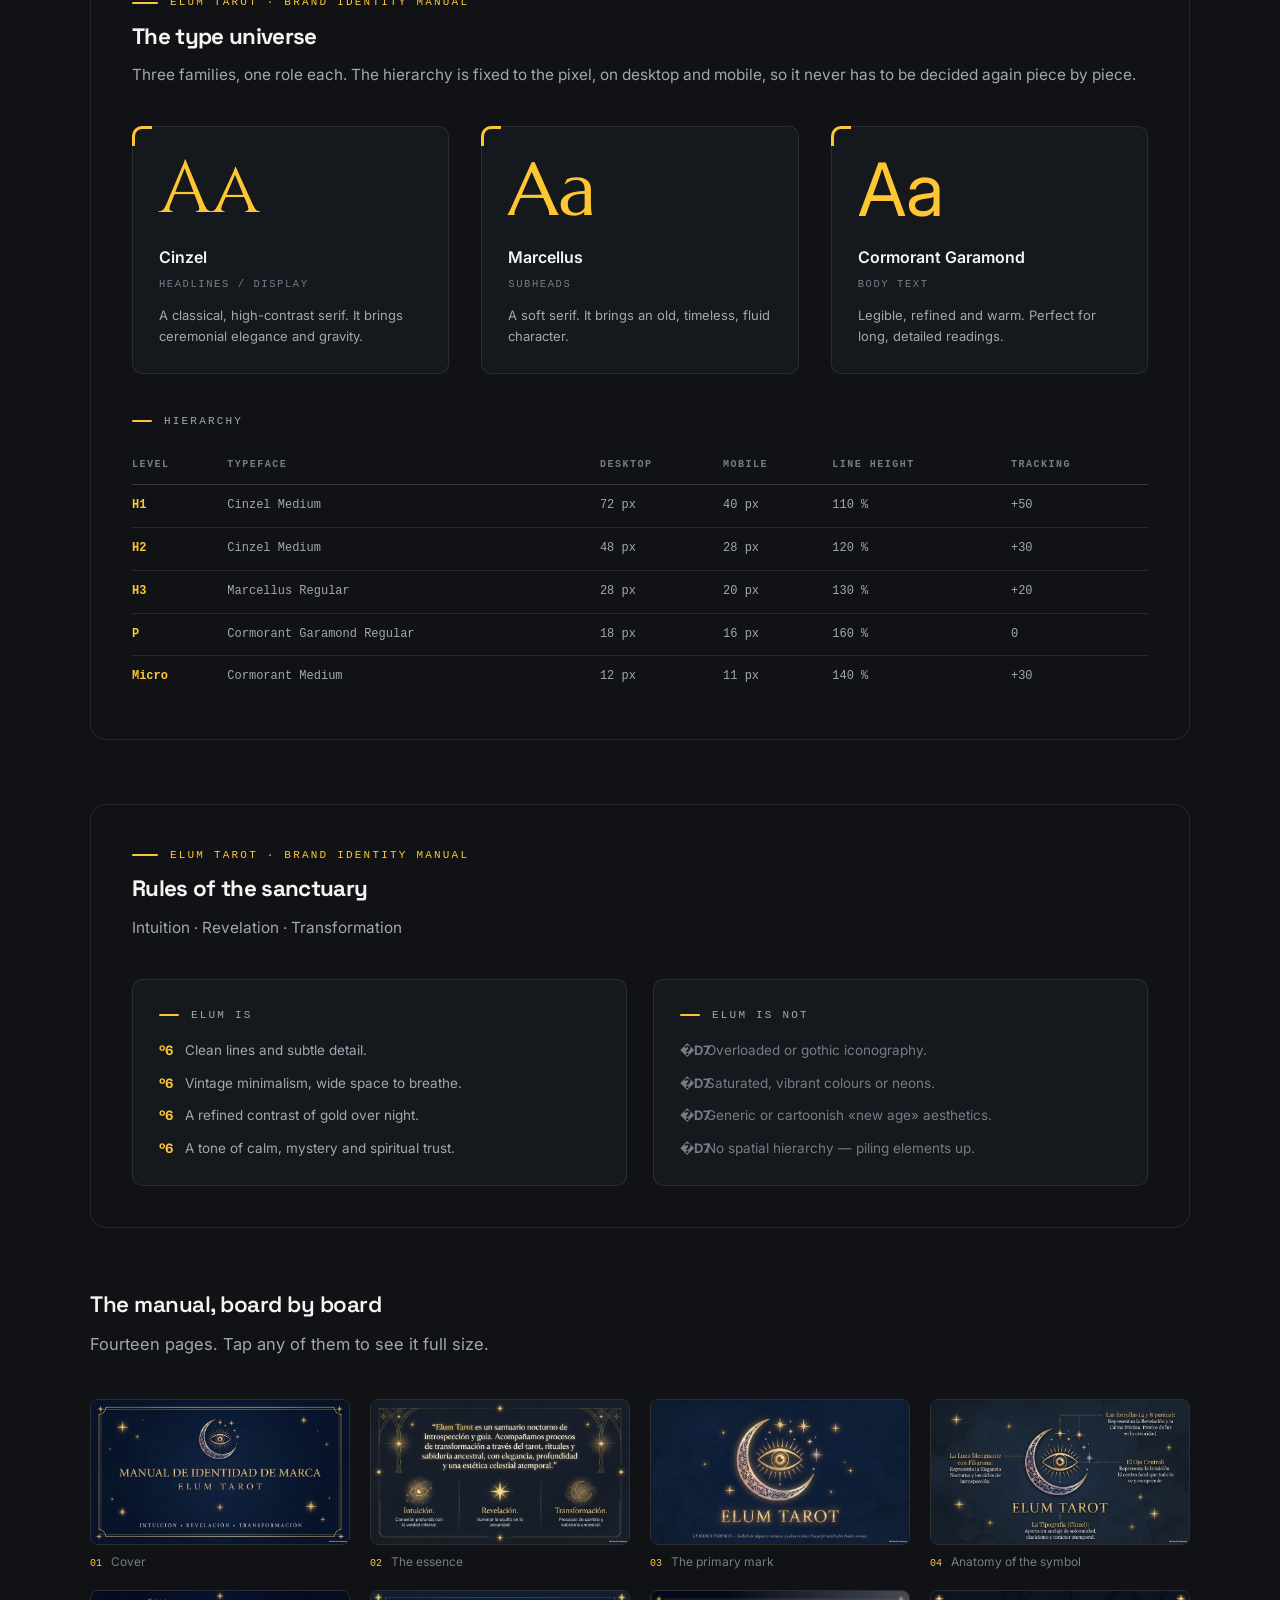
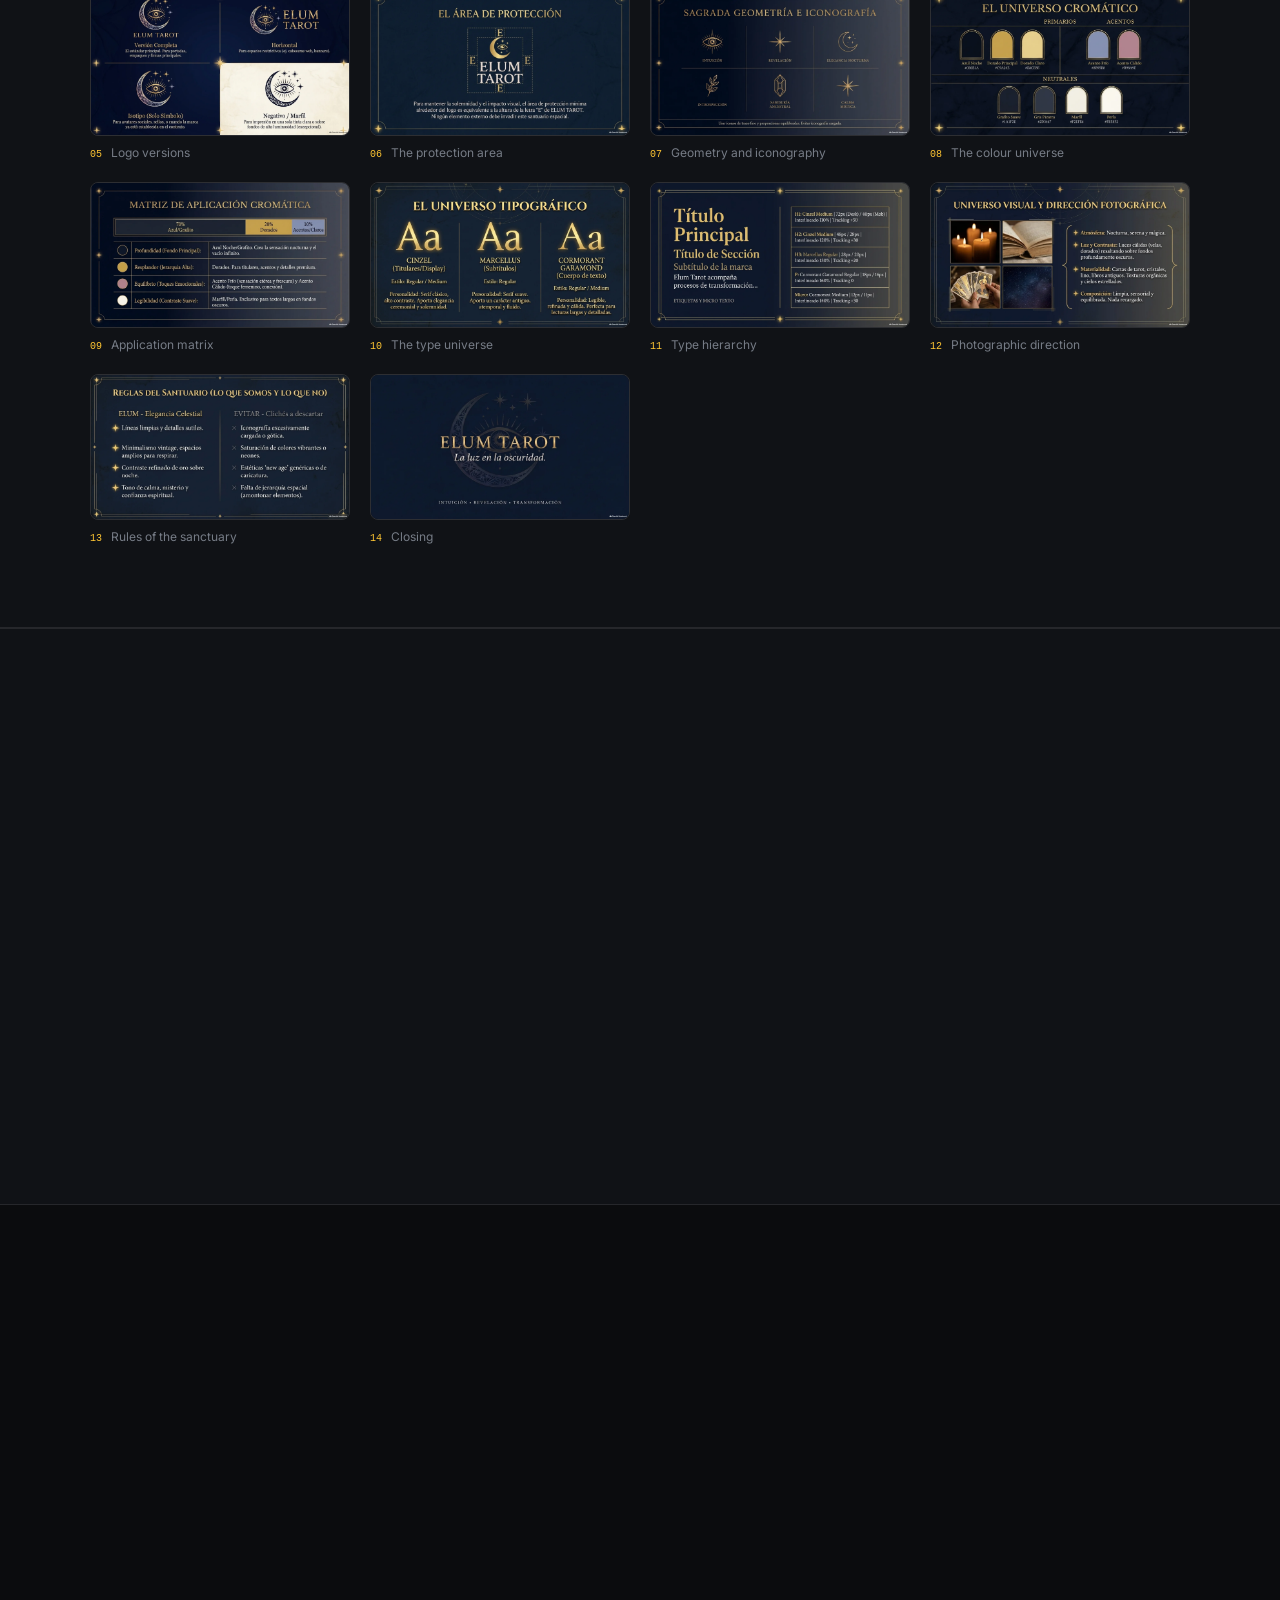
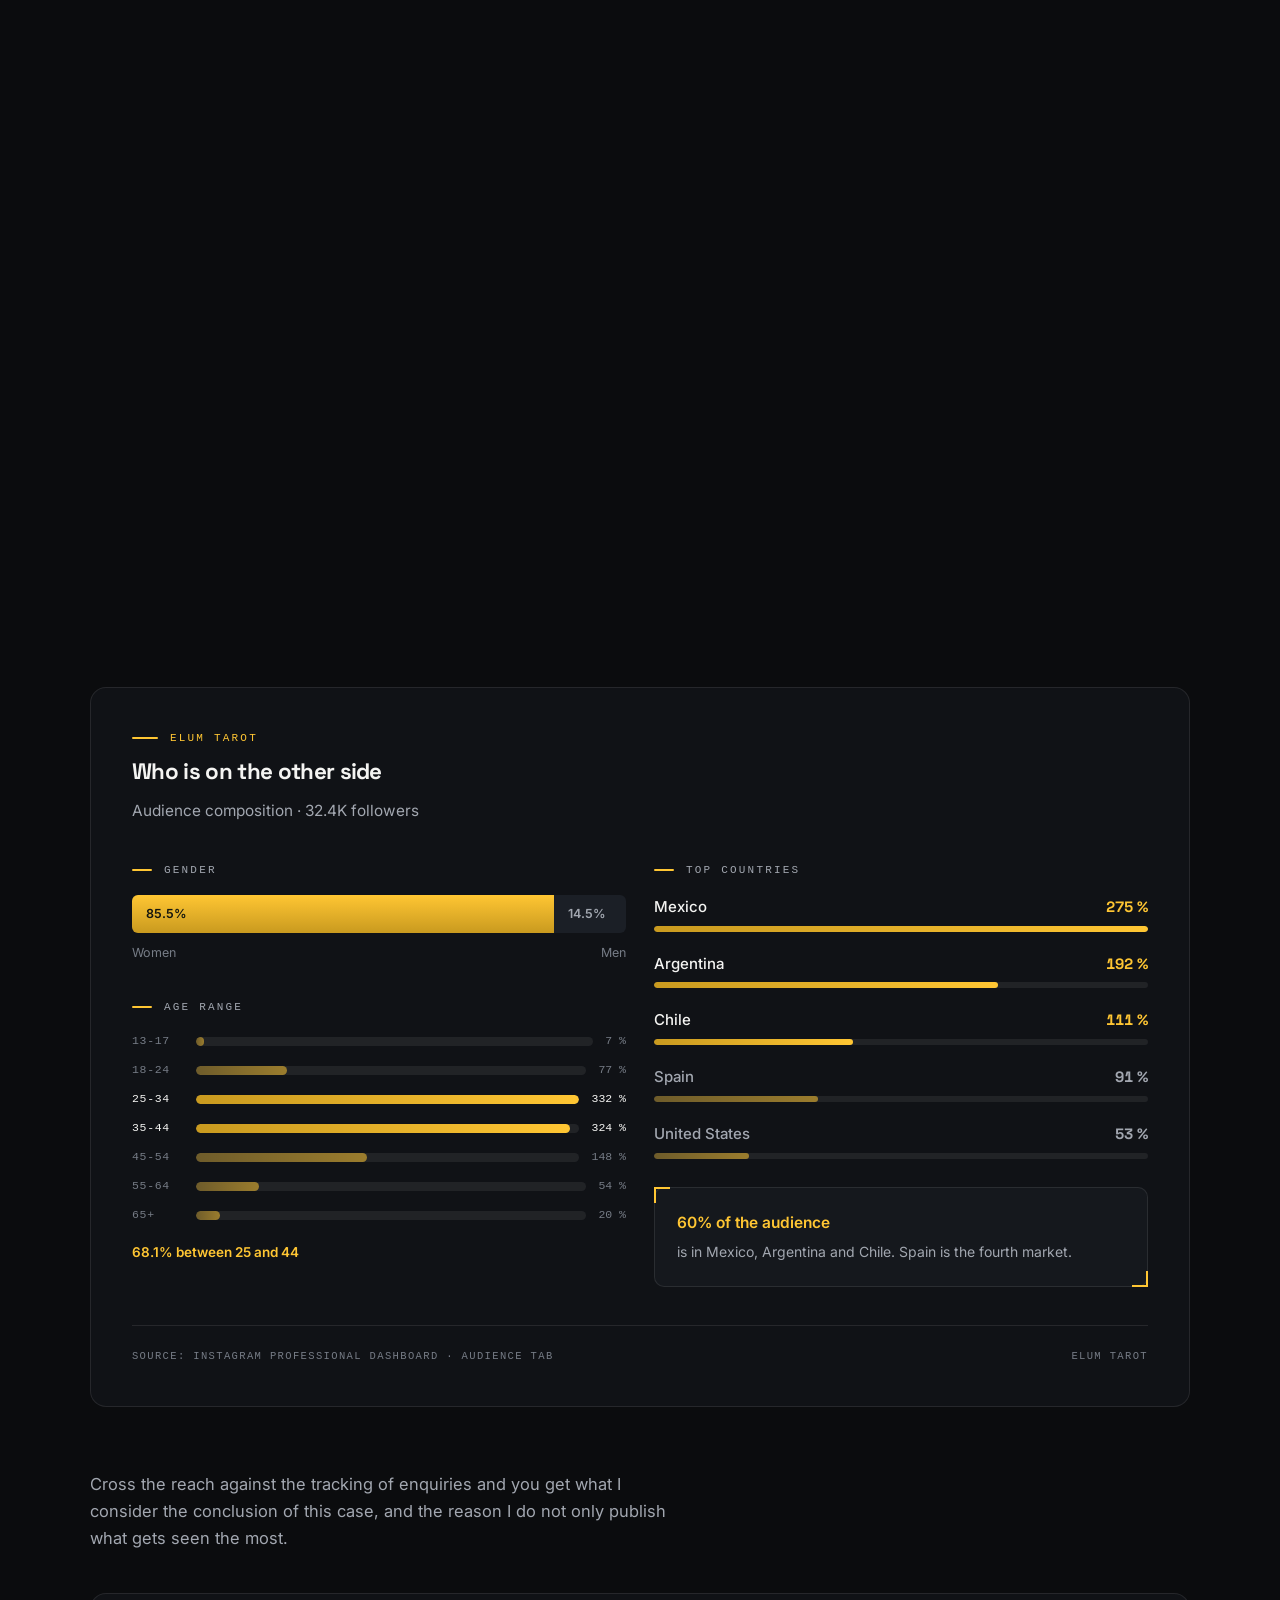
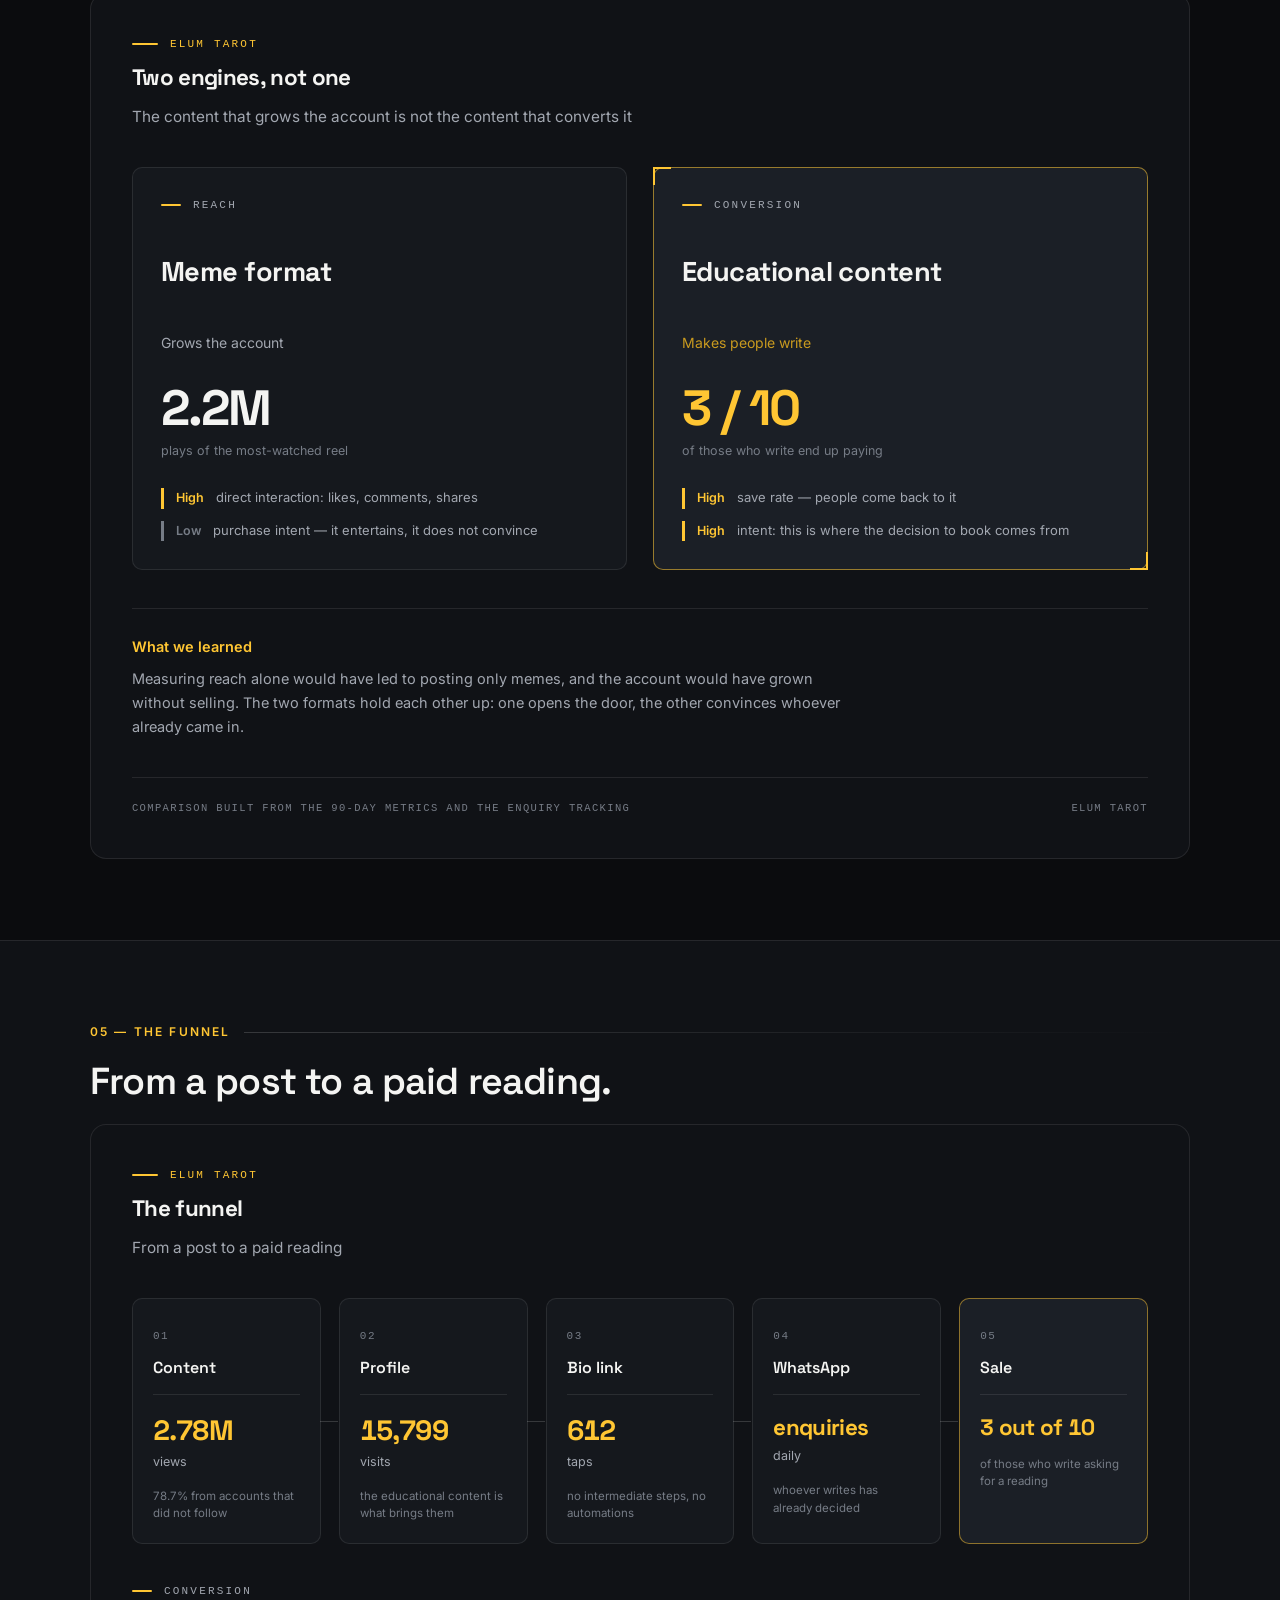
==== commit 726ad82e: "Retira los enlaces al repositorio del portafolio El boton de la seccion de contacto, la entrada de G" ====
--- a/elum.html
+++ b/elum.html
@@ -25,7 +25,7 @@
 <link href="https://fonts.googleapis.com/css2?family=Inter:wght@400;500;600&family=Space+Grotesk:wght@400;500;600;700&display=swap" rel="stylesheet">
 <!-- las tres familias del manual de Elum: se cargan solo aqui, para el bloque de identidad -->
 <link href="https://fonts.googleapis.com/css2?family=Cinzel:wght@400;500&family=Marcellus&family=Cormorant+Garamond:wght@400;500&display=swap" rel="stylesheet">
-<link rel="stylesheet" href="assets/css/style.css?v=57">
+<link rel="stylesheet" href="assets/css/style.css?v=58">
 <script>document.documentElement.classList.add('js');</script>
 <script type="application/ld+json">
 {
@@ -1300,9 +1300,9 @@
   </div>
 </footer>
 
-<script src="assets/js/i18n.js?v=57"></script>
-<script src="assets/js/main.js?v=57"></script>
-<script src="assets/js/motion.js?v=57" defer></script>
-<script src="assets/js/asistente.js?v=57" defer></script>
+<script src="assets/js/i18n.js?v=58"></script>
+<script src="assets/js/main.js?v=58"></script>
+<script src="assets/js/motion.js?v=58" defer></script>
+<script src="assets/js/asistente.js?v=58" defer></script>
 </body>
 </html>
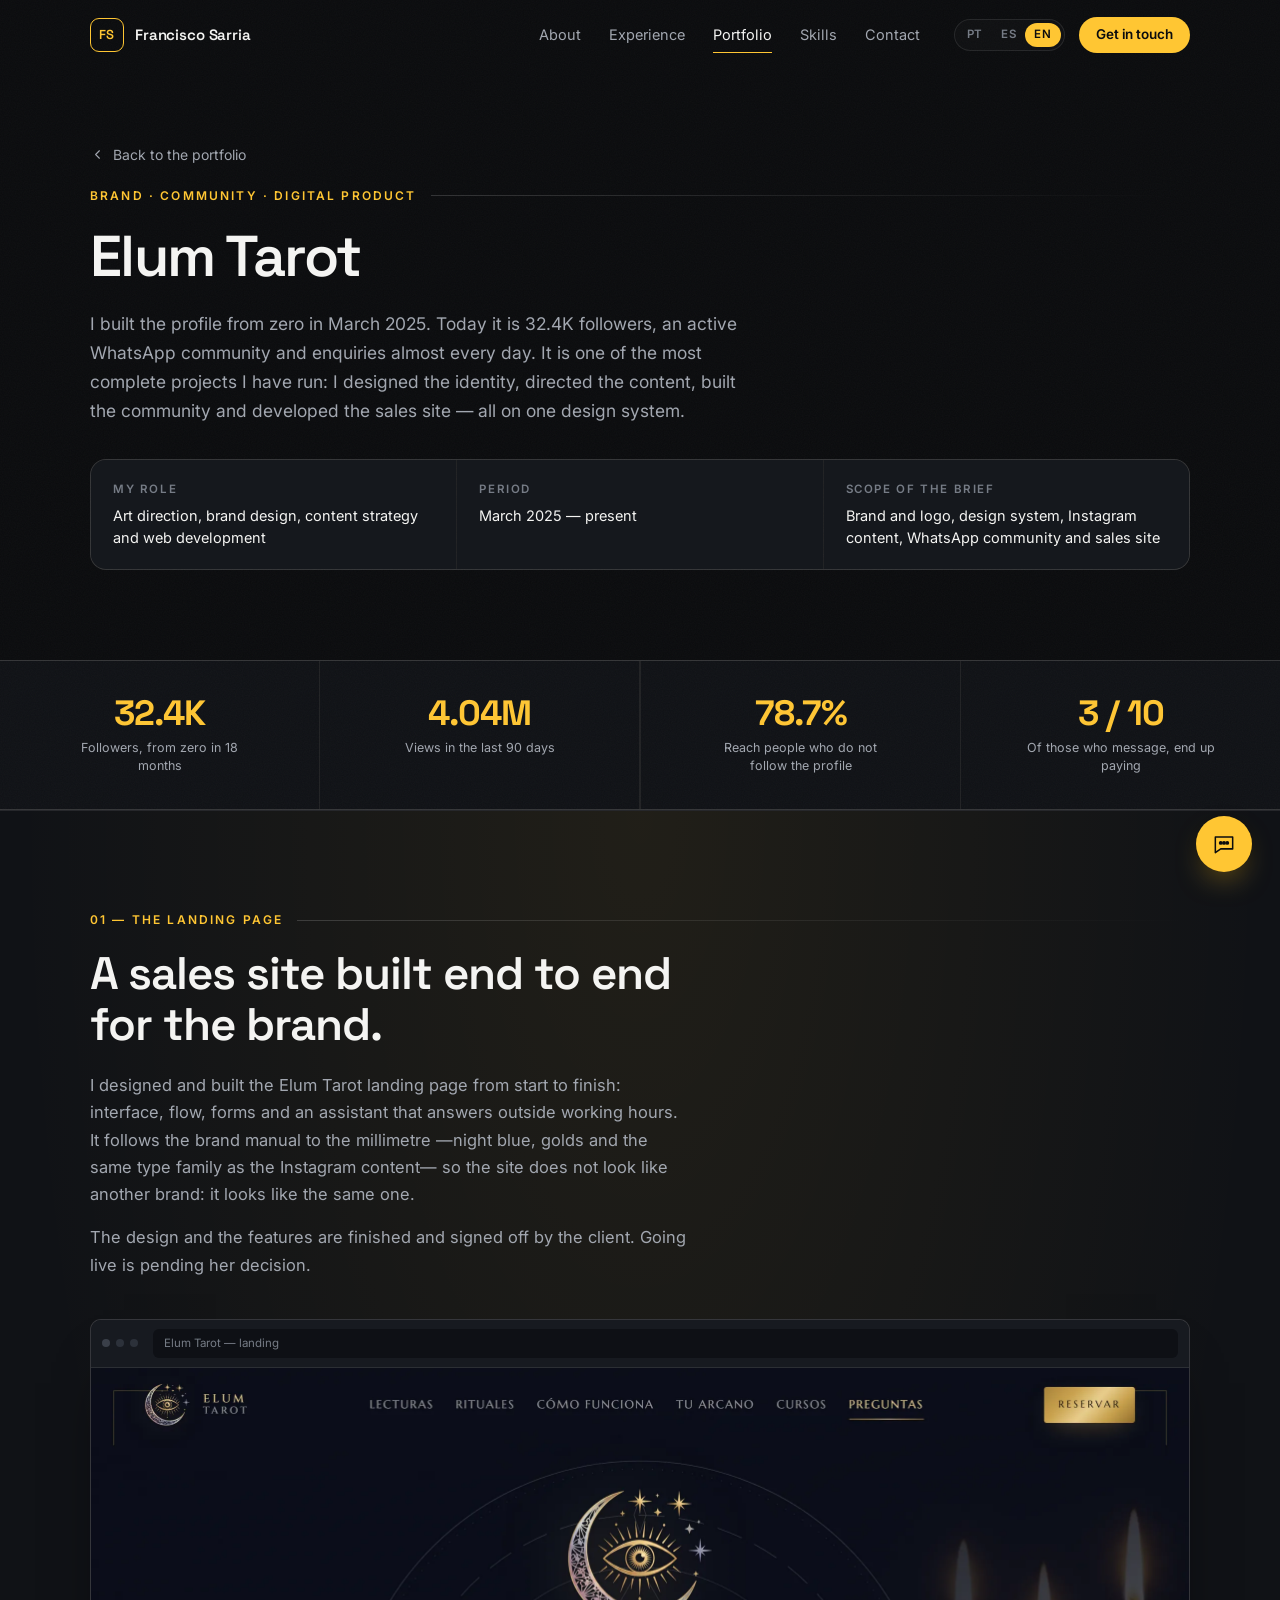
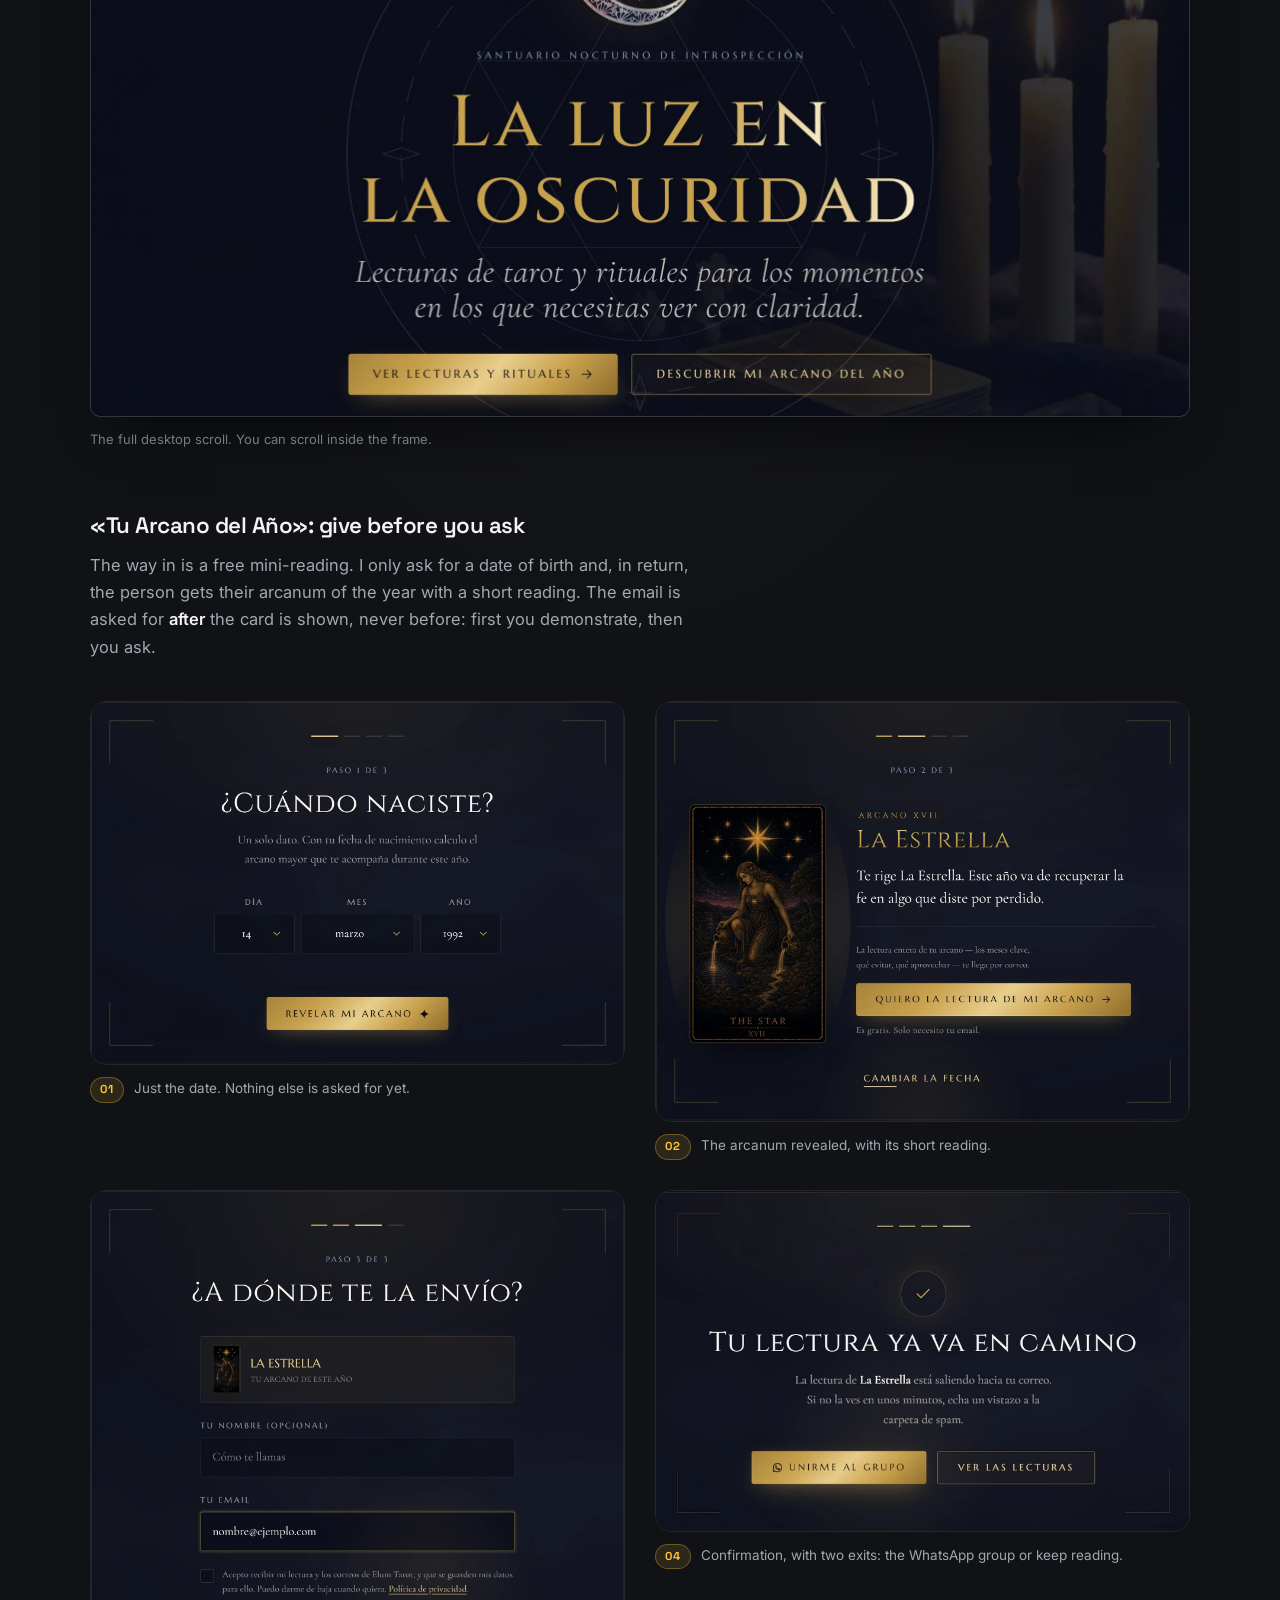
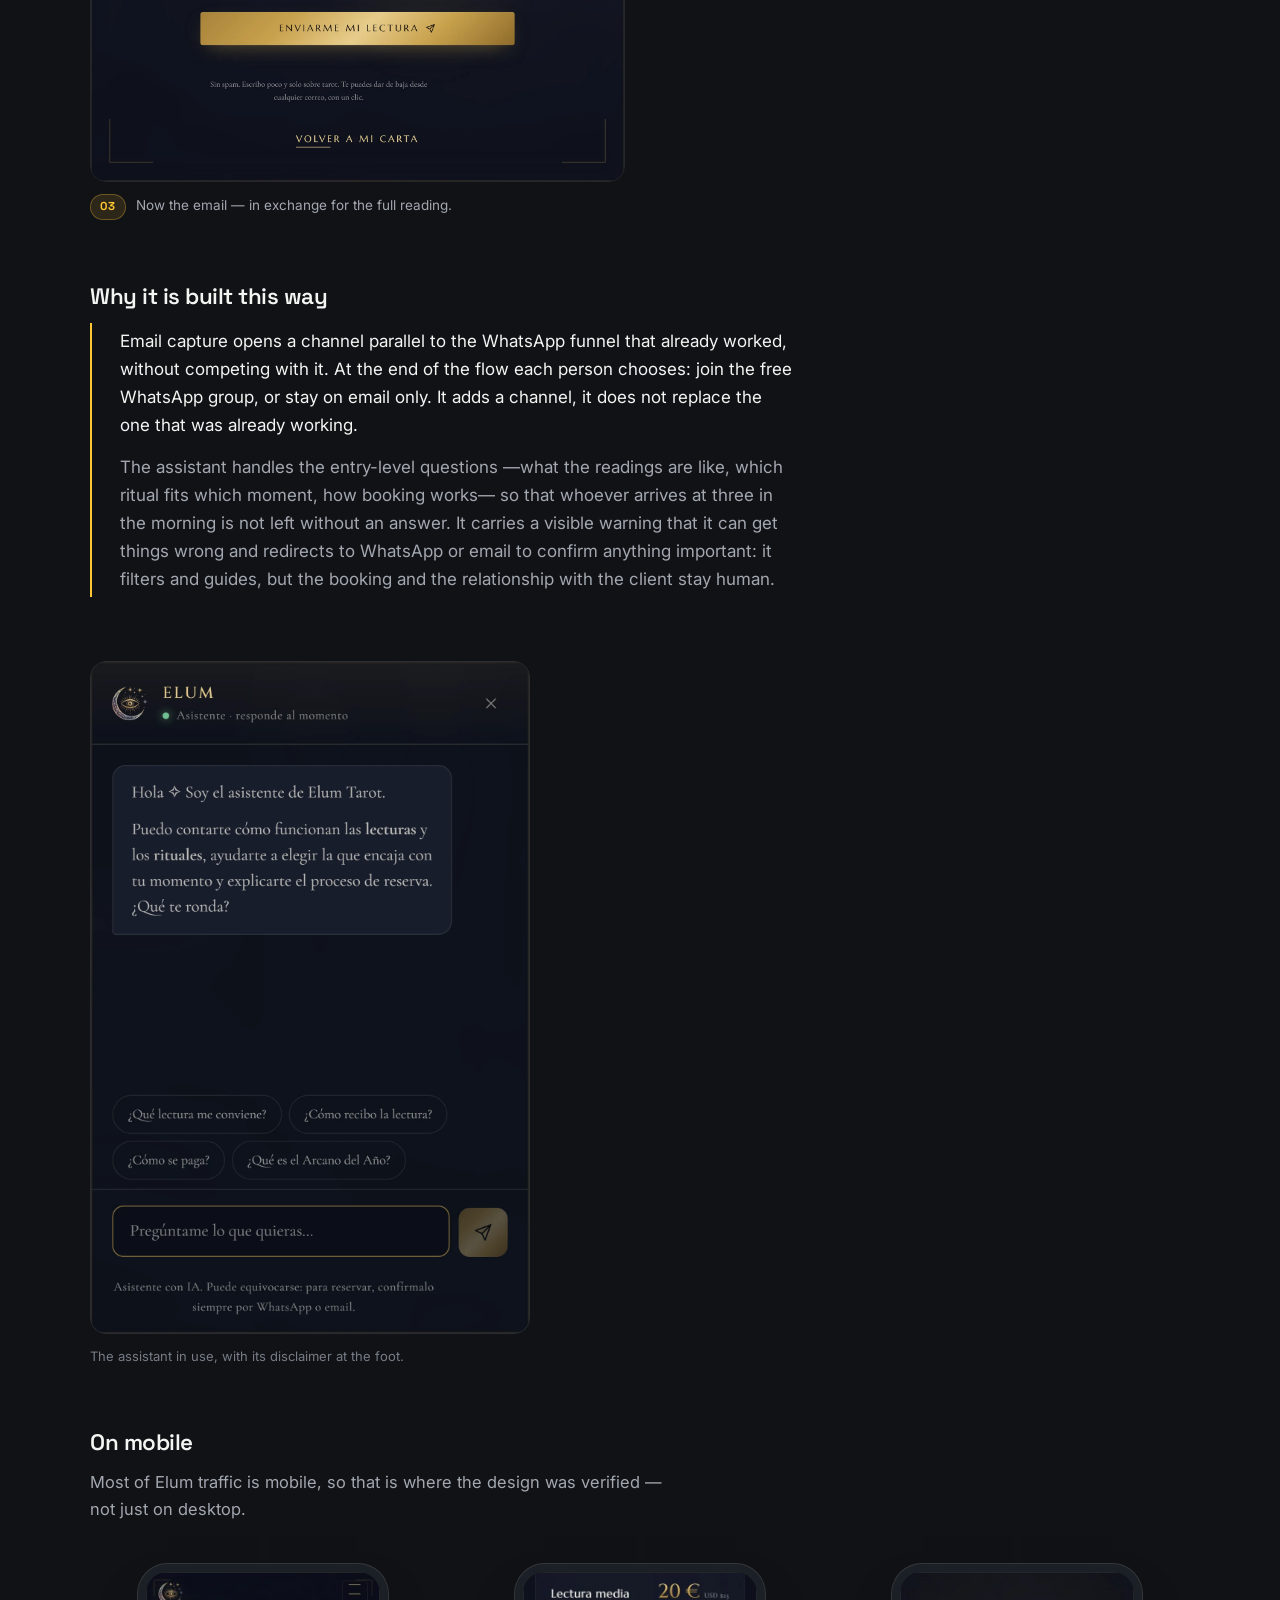
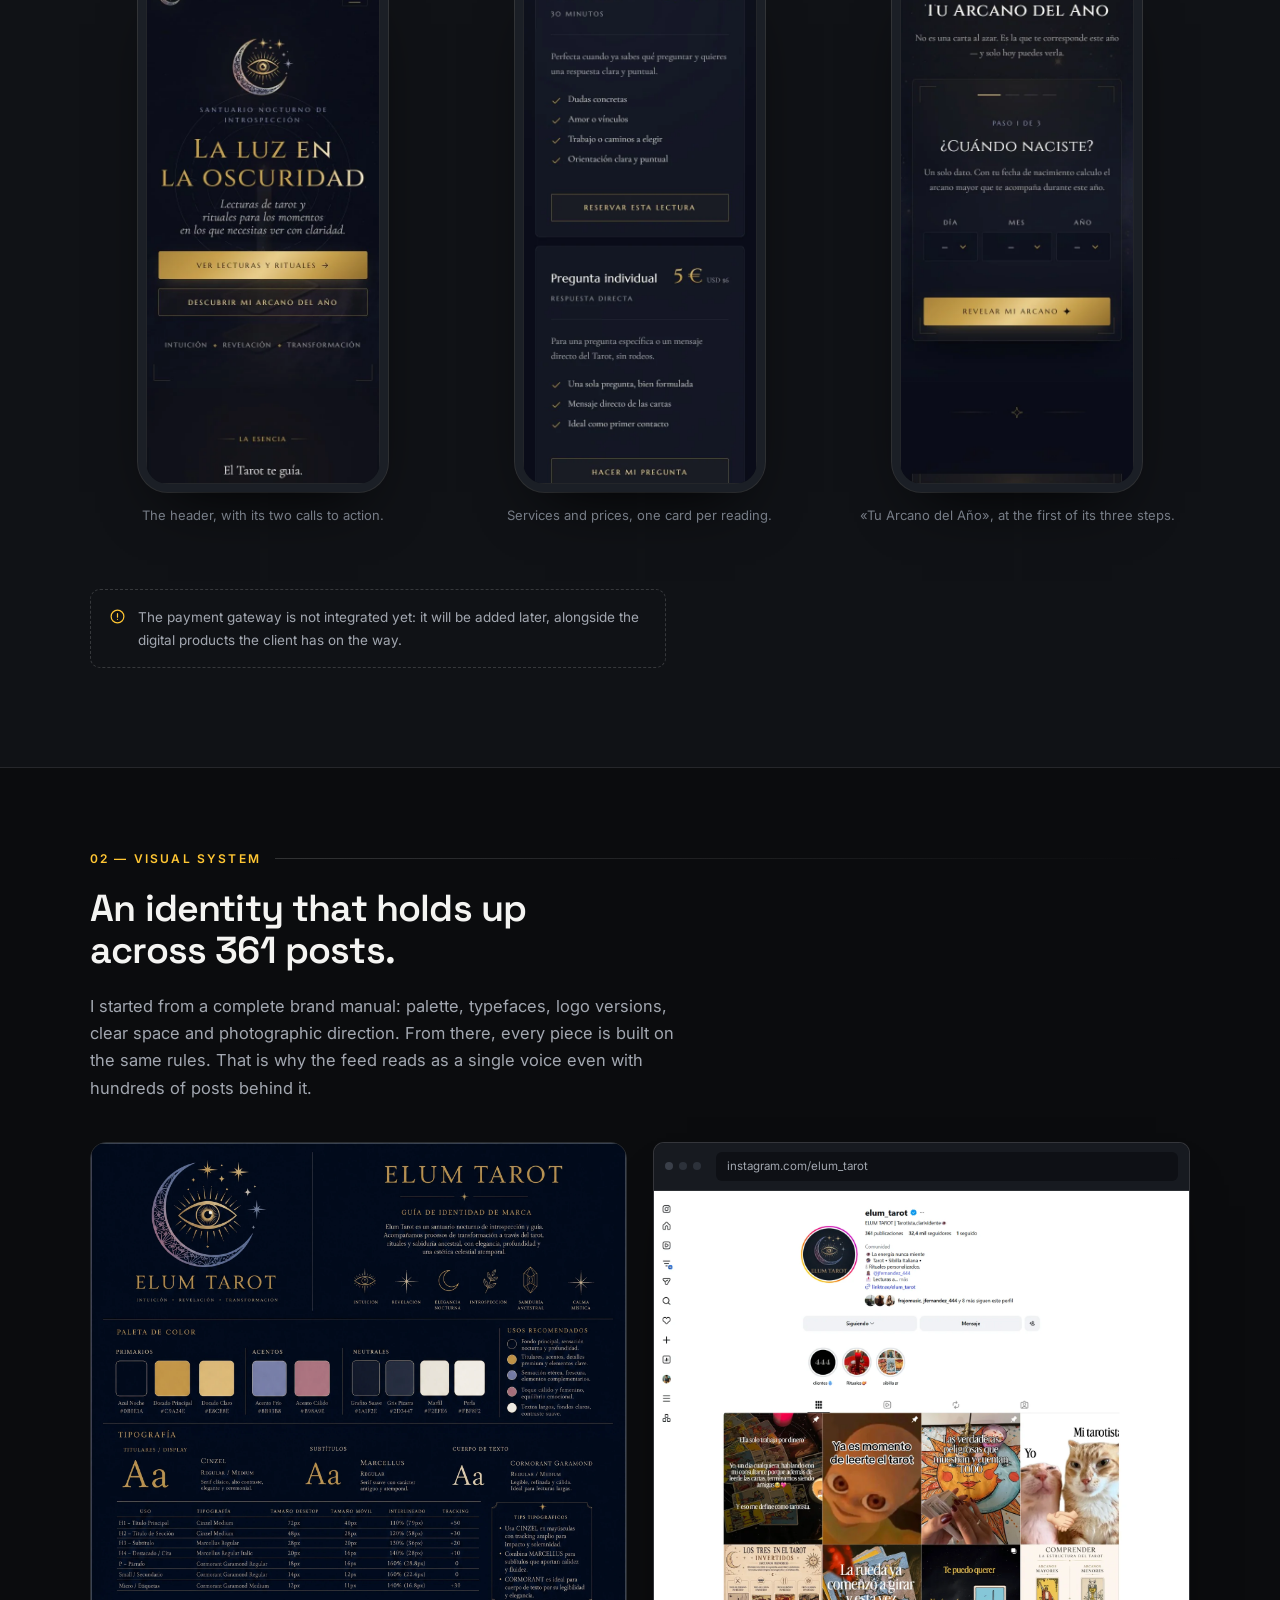
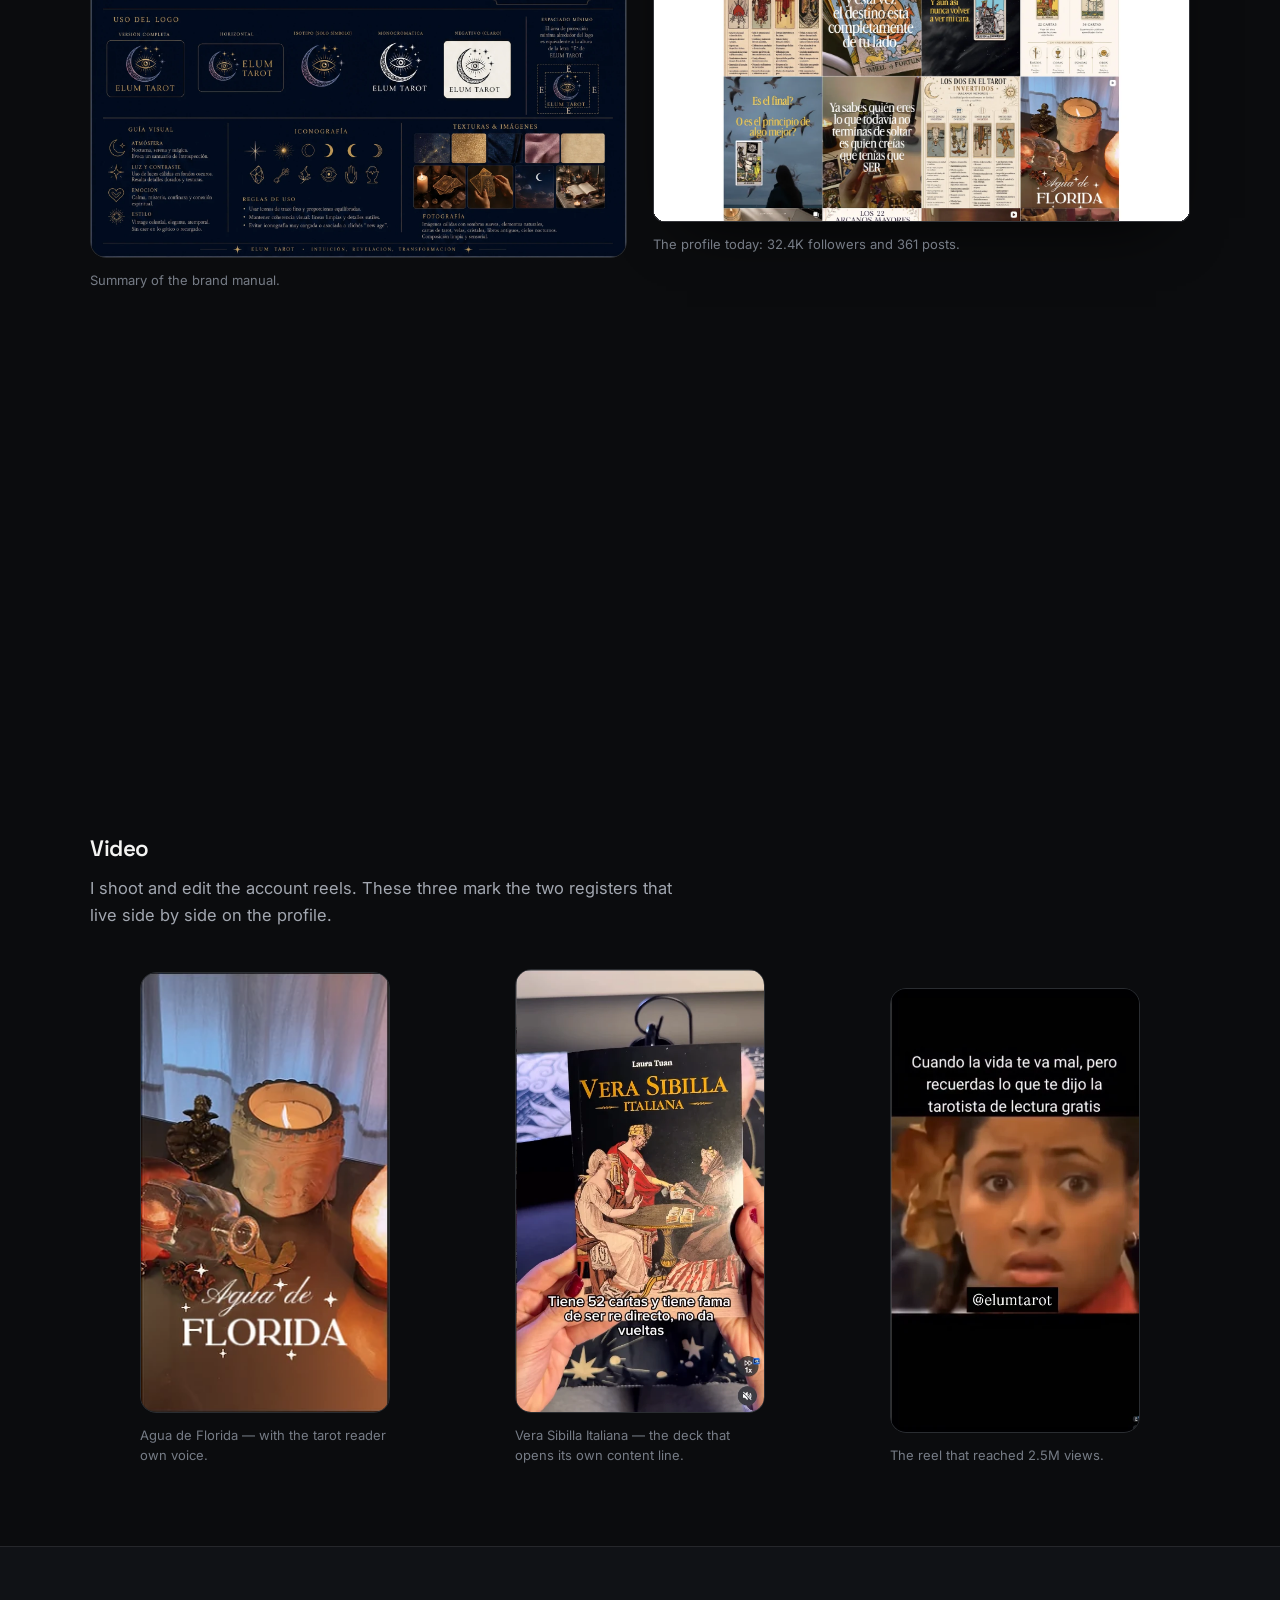
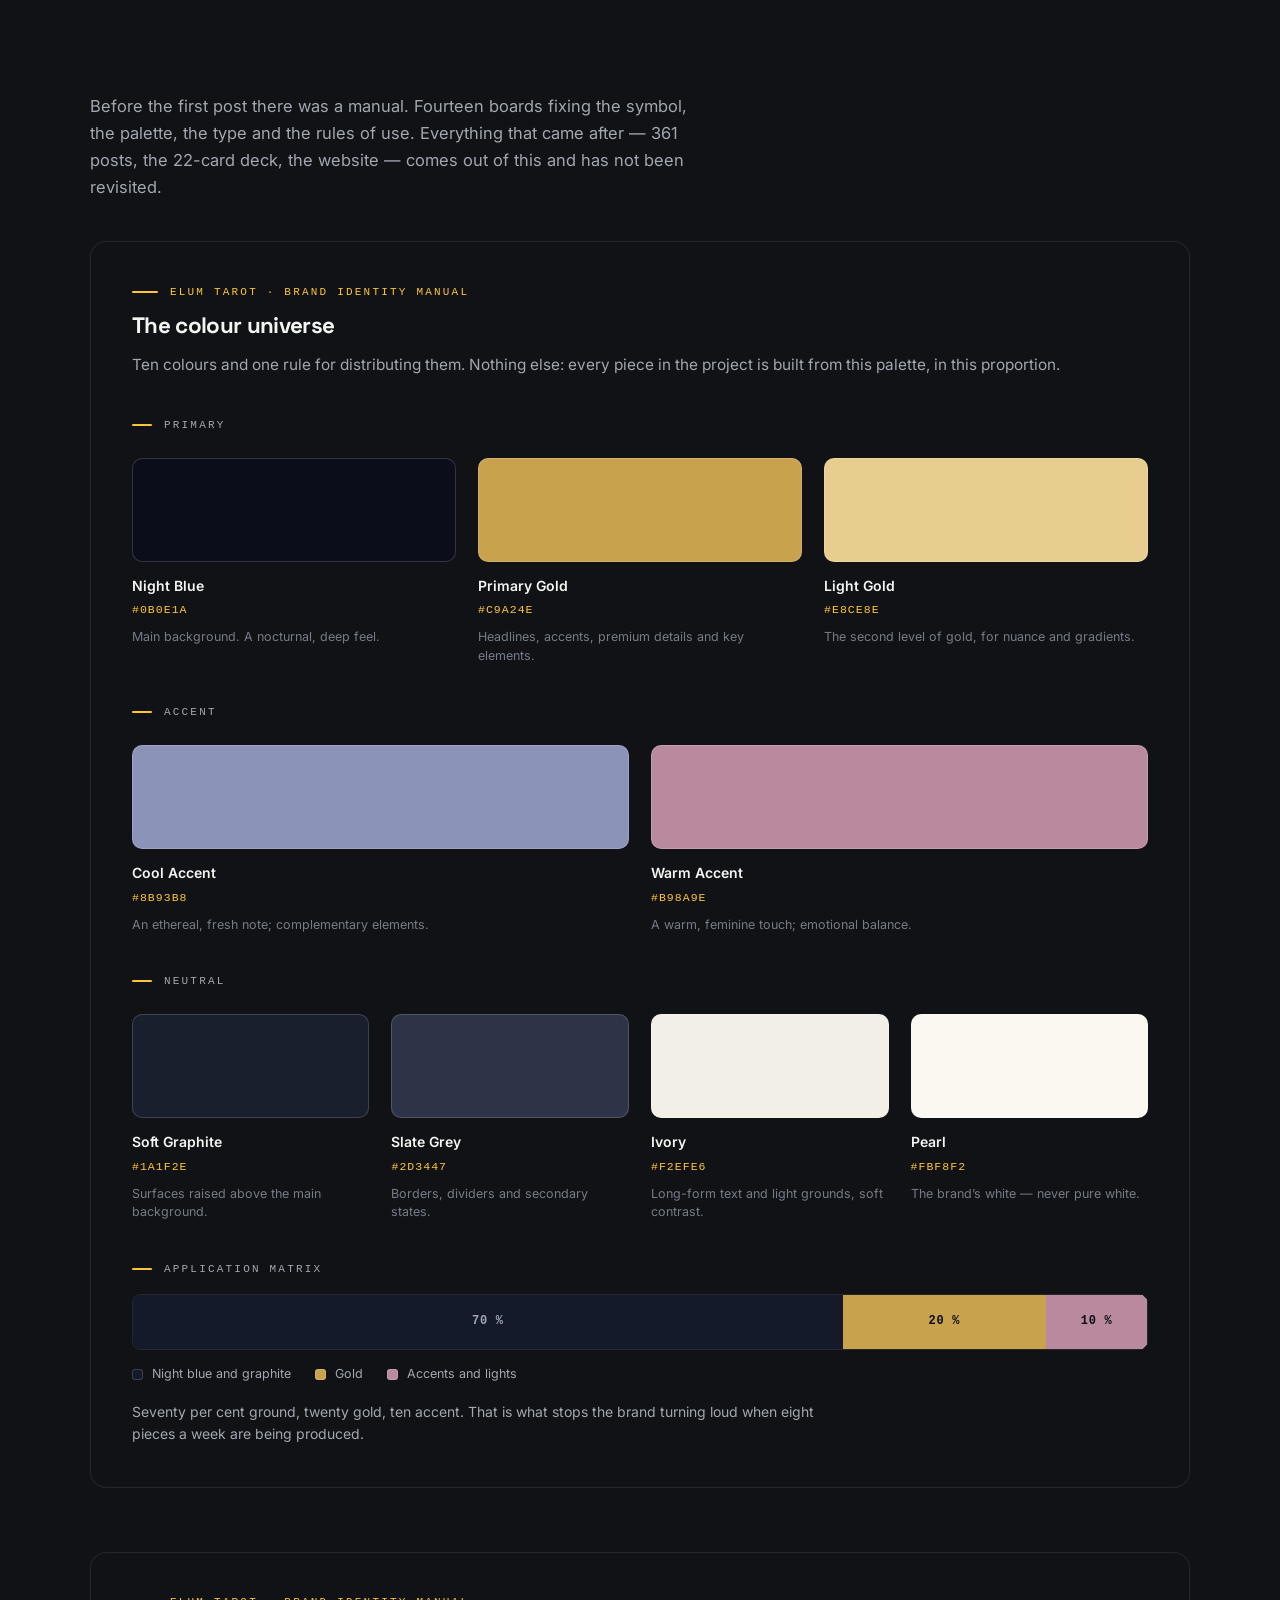
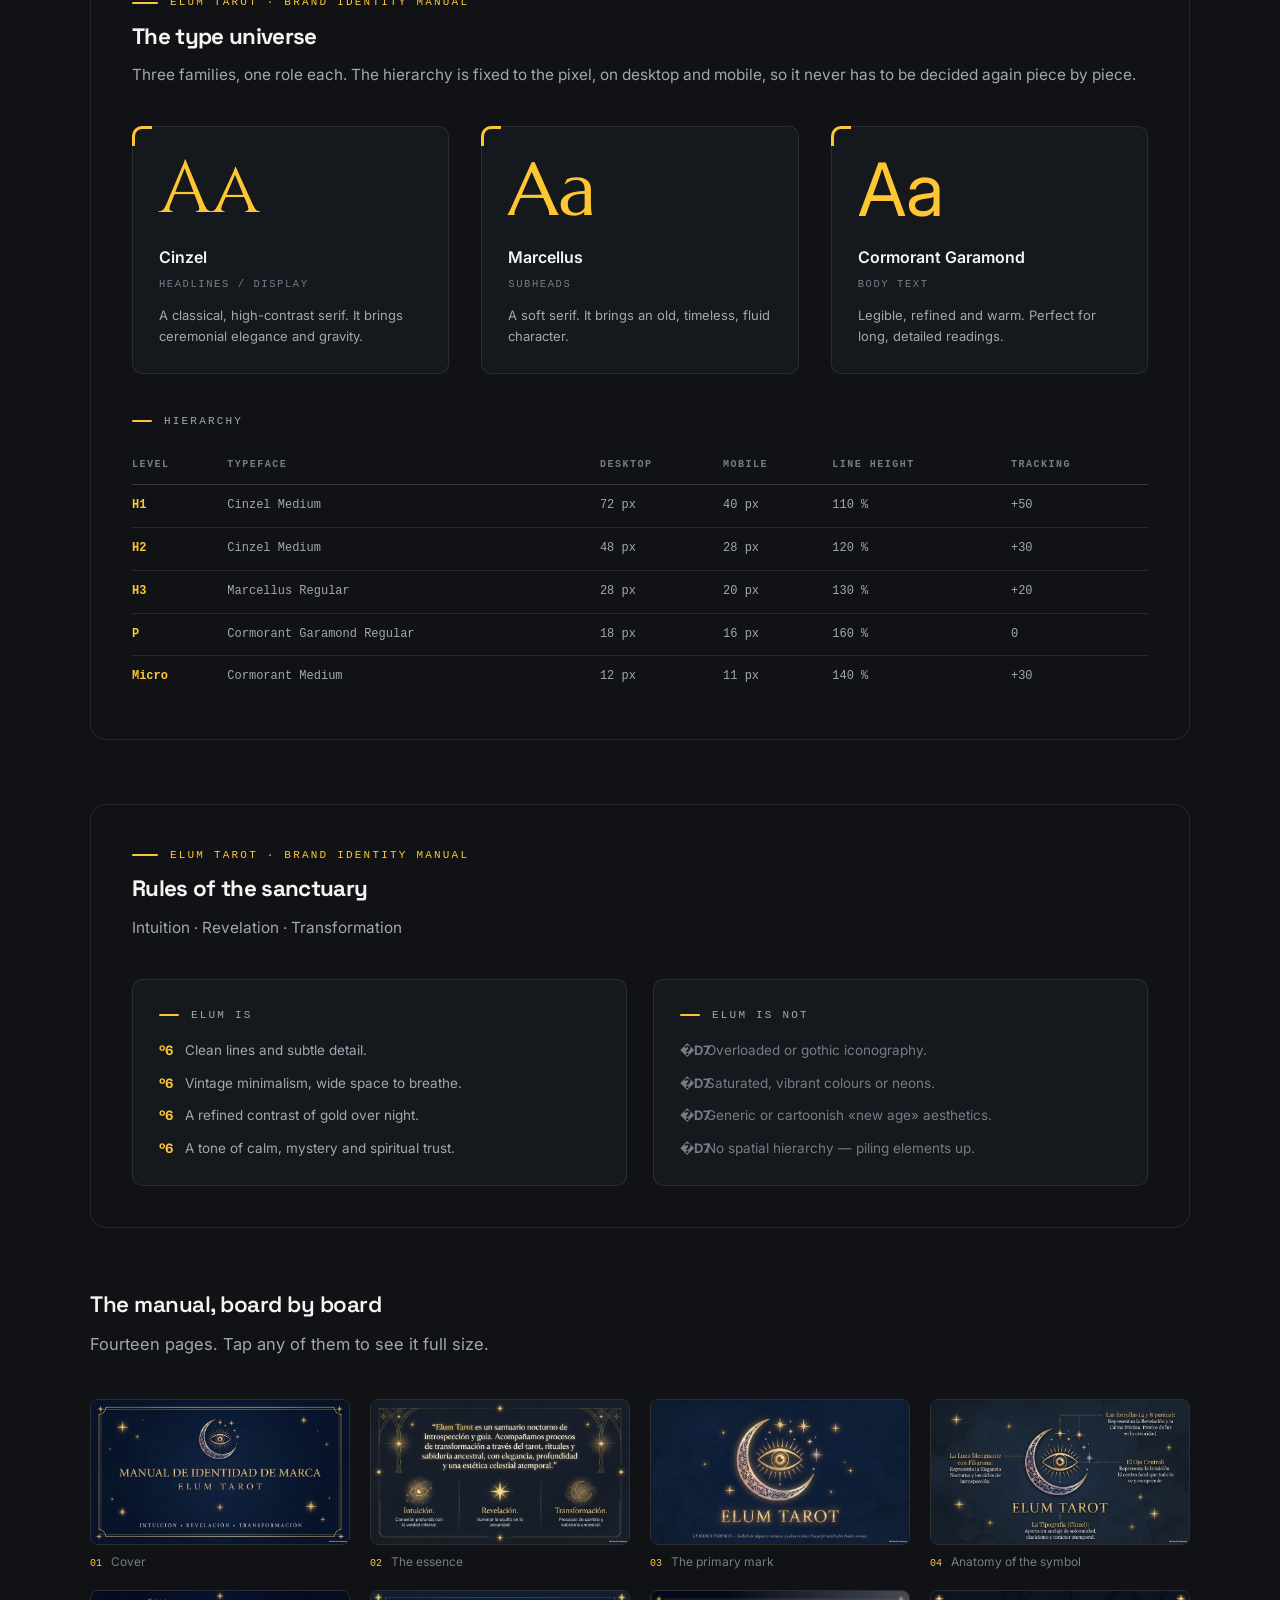
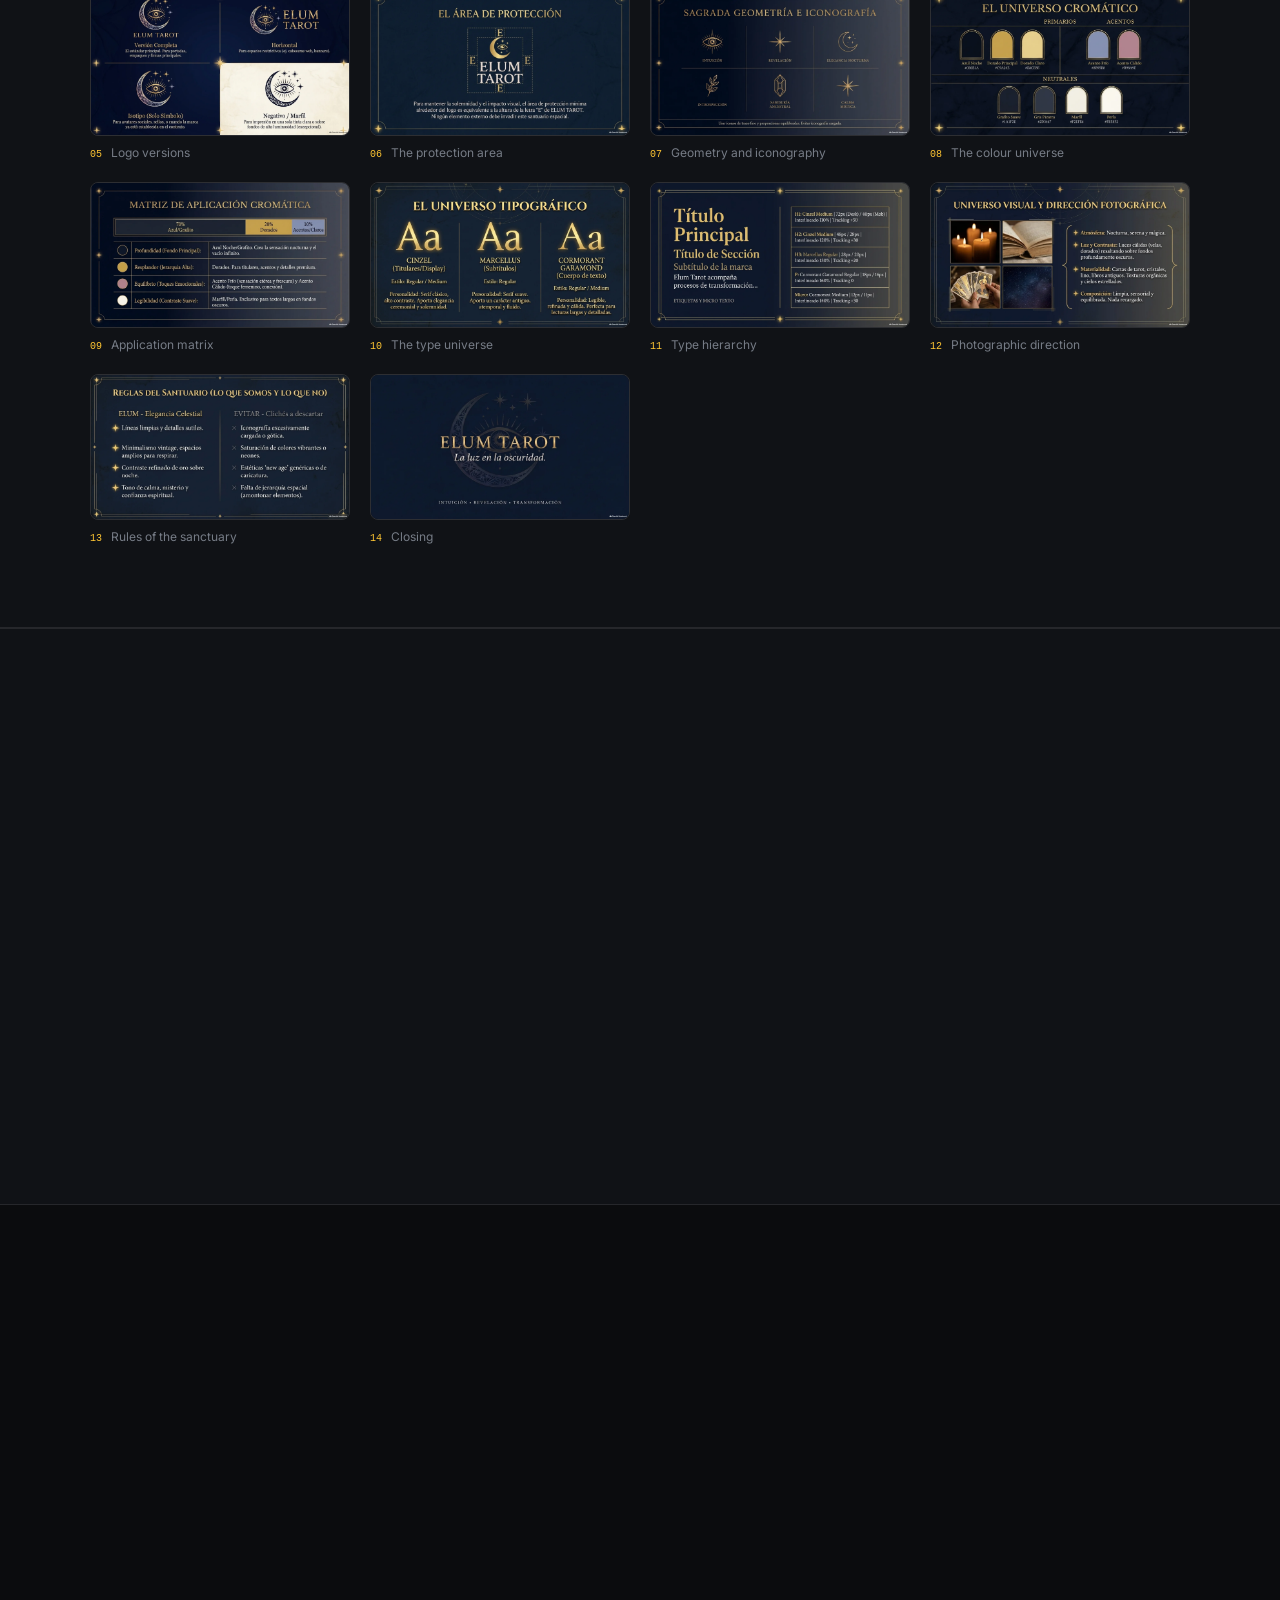
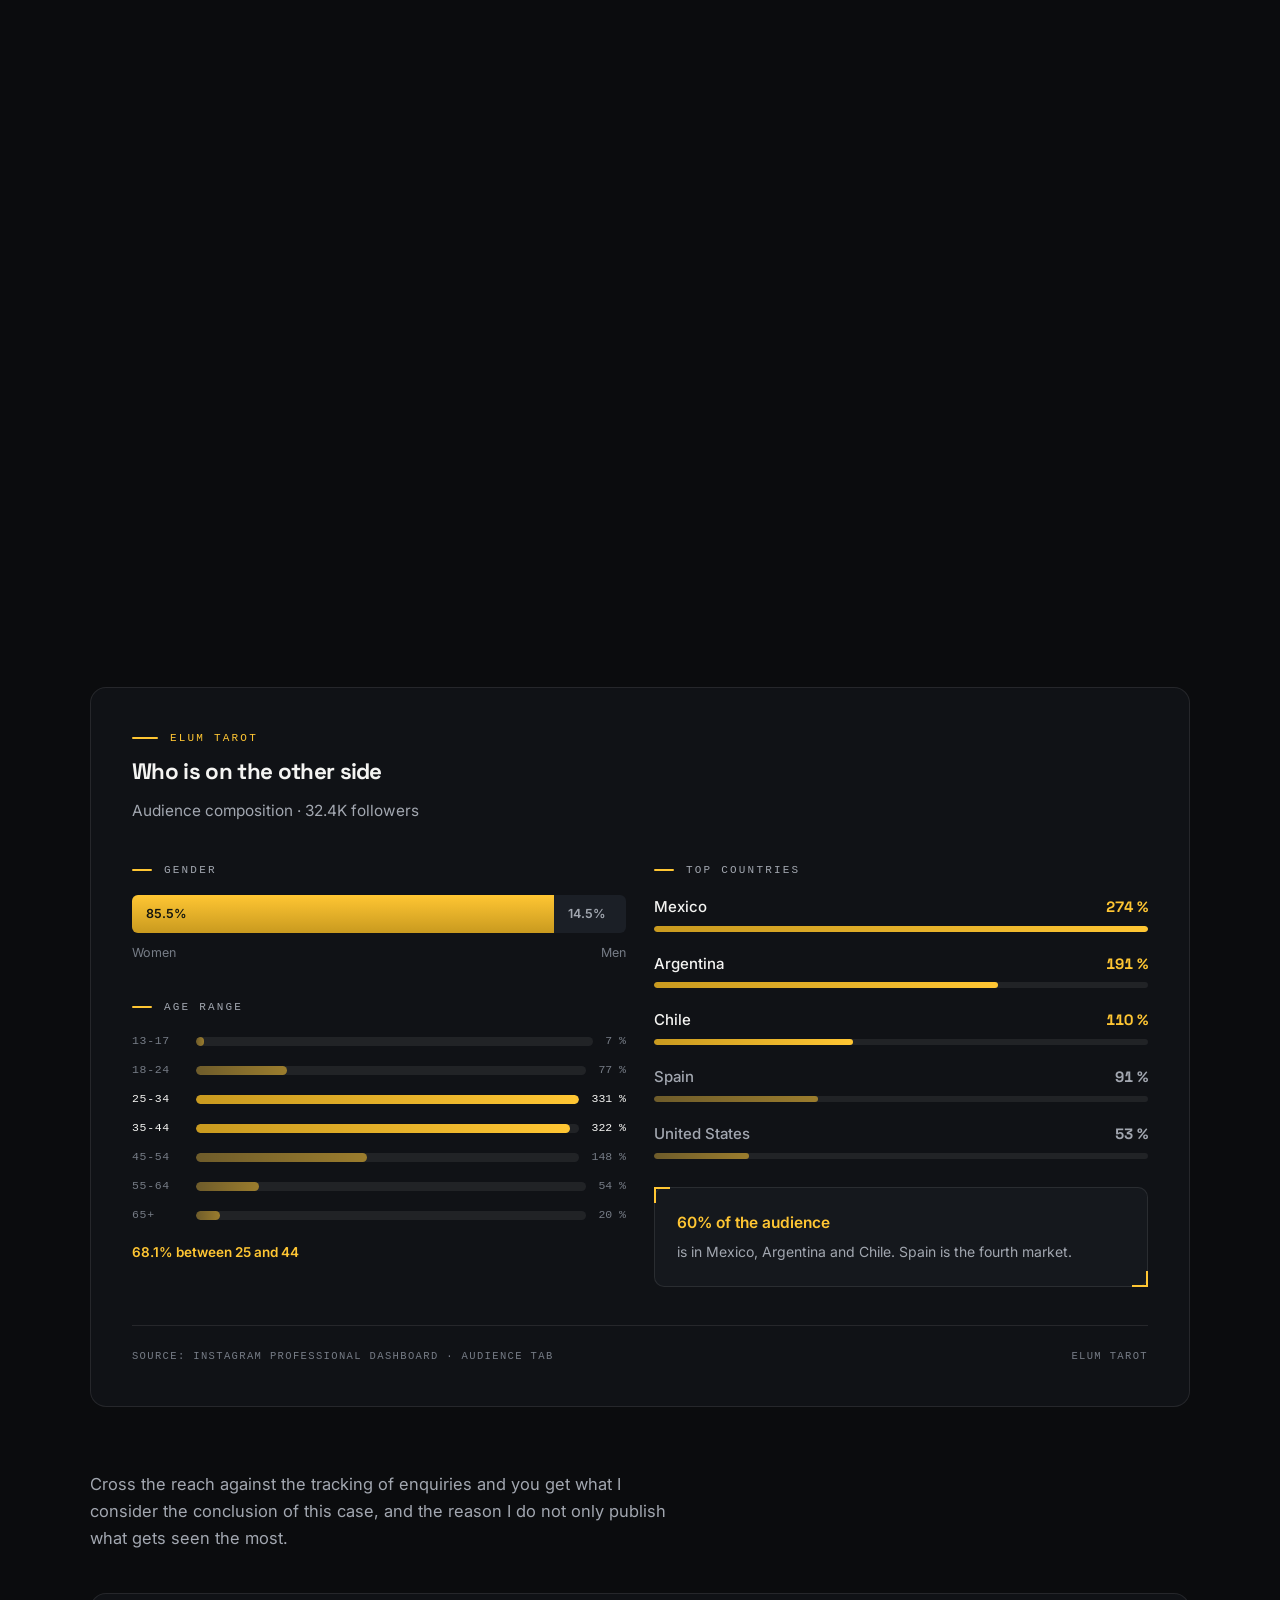
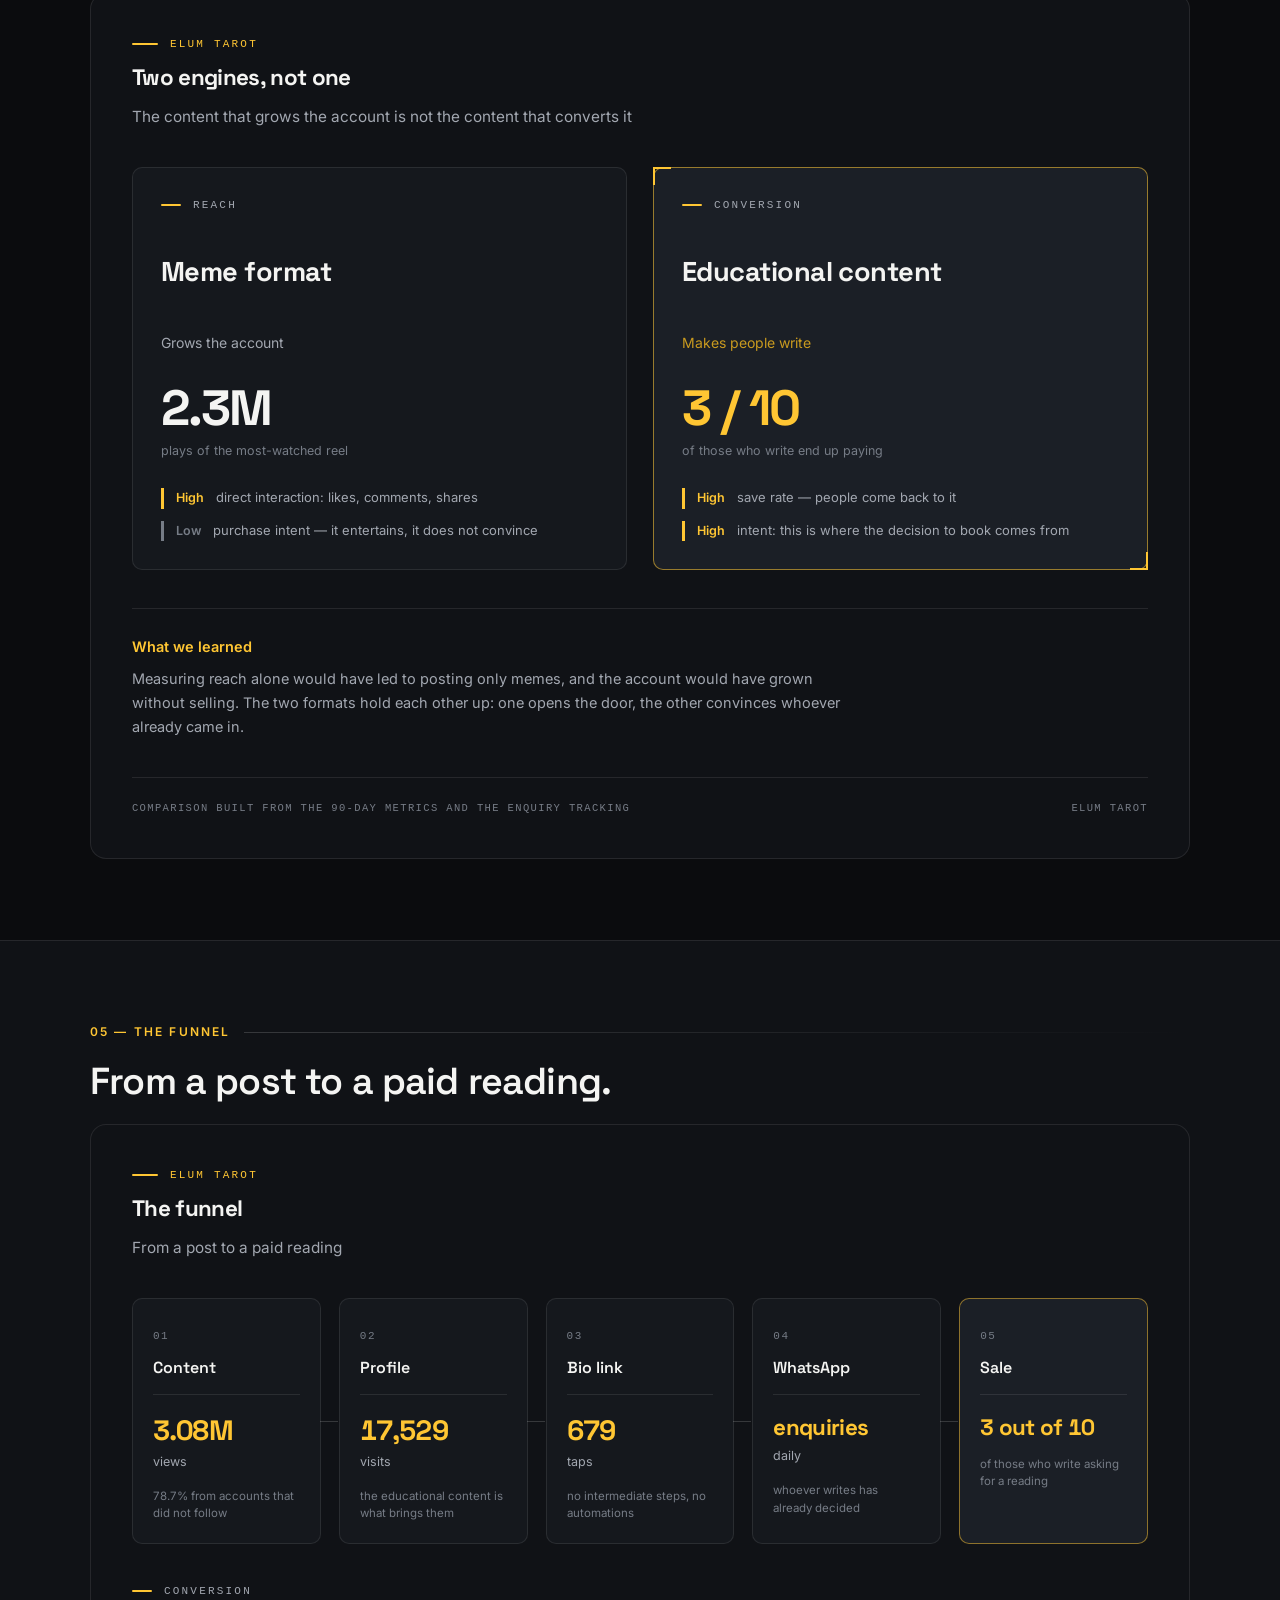
==== commit 3dd3e415: "Sube la versión de los recursos a v=59 para invalidar la caché Sin esto los navegadores seguían usan" ====
--- a/elum.html
+++ b/elum.html
@@ -25,7 +25,7 @@
 <link href="https://fonts.googleapis.com/css2?family=Inter:wght@400;500;600&family=Space+Grotesk:wght@400;500;600;700&display=swap" rel="stylesheet">
 <!-- las tres familias del manual de Elum: se cargan solo aqui, para el bloque de identidad -->
 <link href="https://fonts.googleapis.com/css2?family=Cinzel:wght@400;500&family=Marcellus&family=Cormorant+Garamond:wght@400;500&display=swap" rel="stylesheet">
-<link rel="stylesheet" href="assets/css/style.css?v=58">
+<link rel="stylesheet" href="assets/css/style.css?v=59">
 <script>document.documentElement.classList.add('js');</script>
 <script type="application/ld+json">
 {
@@ -1300,9 +1300,9 @@
   </div>
 </footer>
 
-<script src="assets/js/i18n.js?v=58"></script>
-<script src="assets/js/main.js?v=58"></script>
-<script src="assets/js/motion.js?v=58" defer></script>
-<script src="assets/js/asistente.js?v=58" defer></script>
+<script src="assets/js/i18n.js?v=59"></script>
+<script src="assets/js/main.js?v=59"></script>
+<script src="assets/js/motion.js?v=59" defer></script>
+<script src="assets/js/asistente.js?v=59" defer></script>
 </body>
 </html>
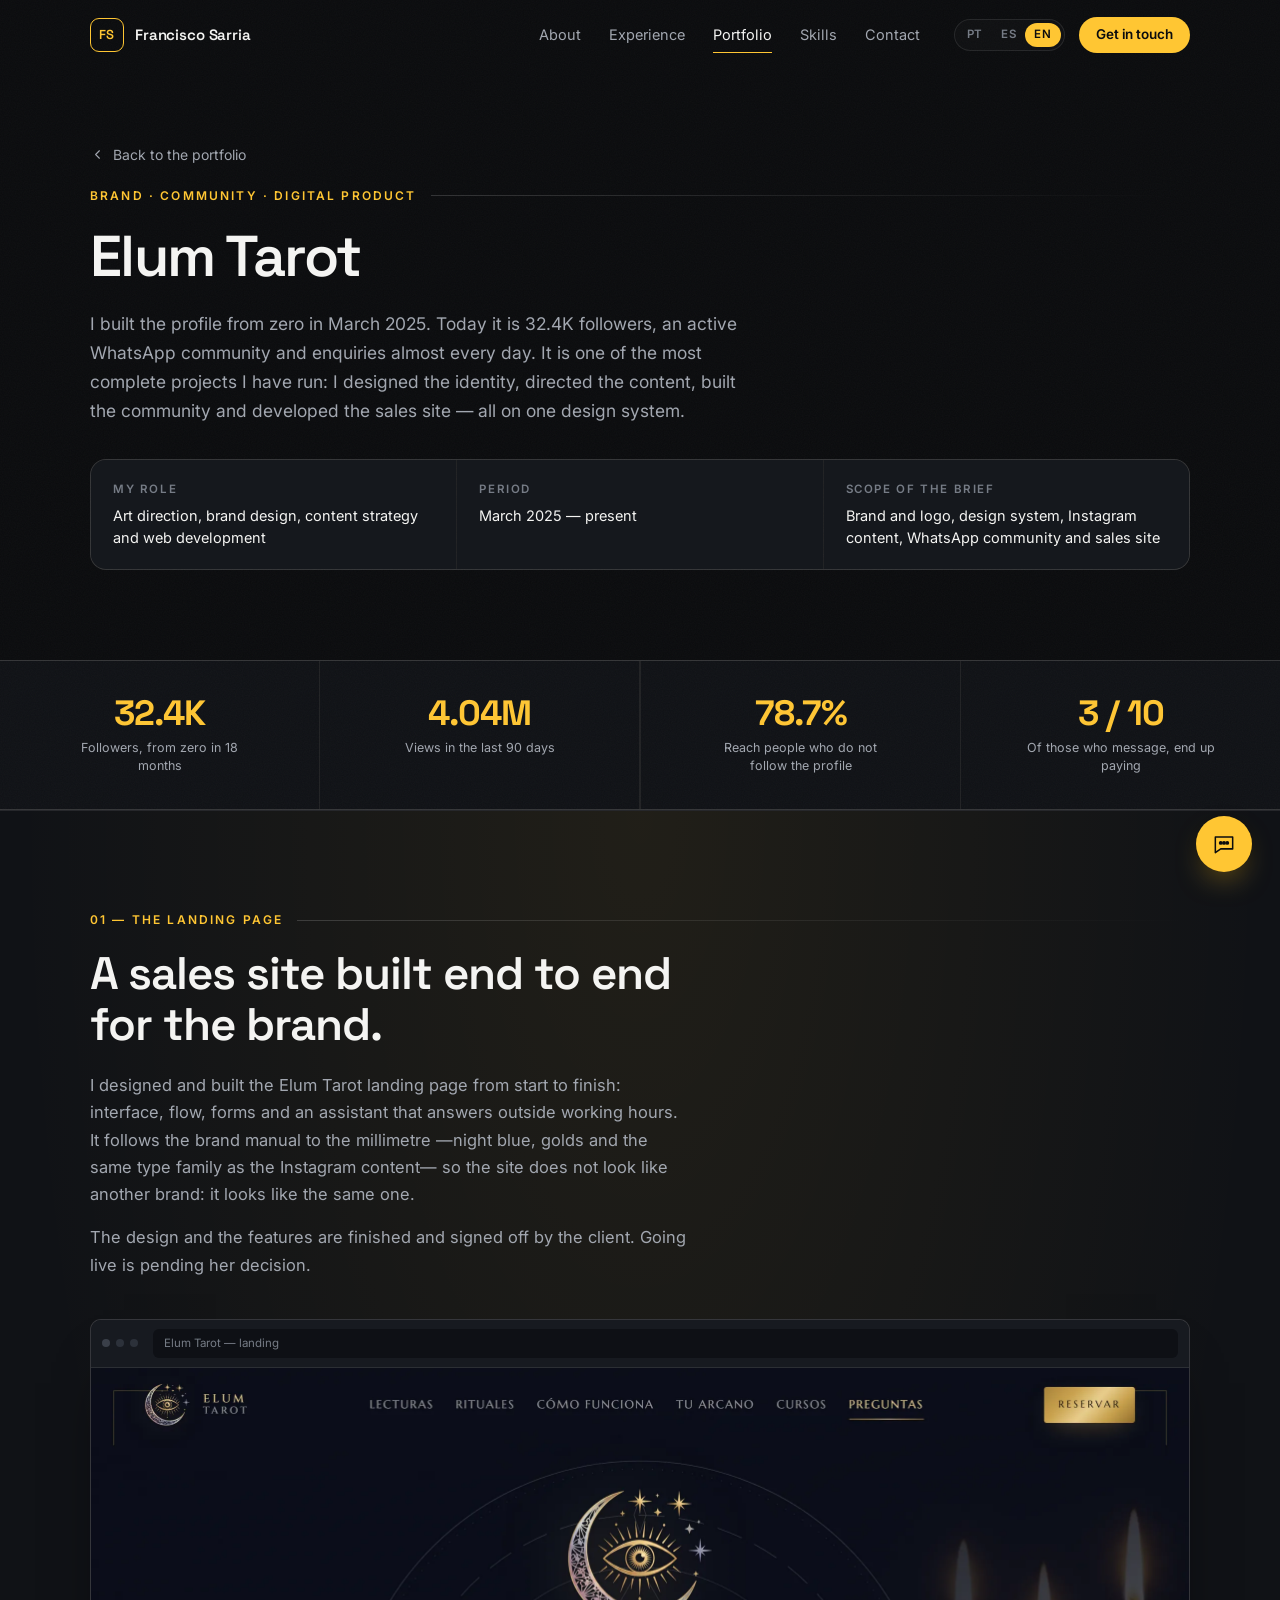
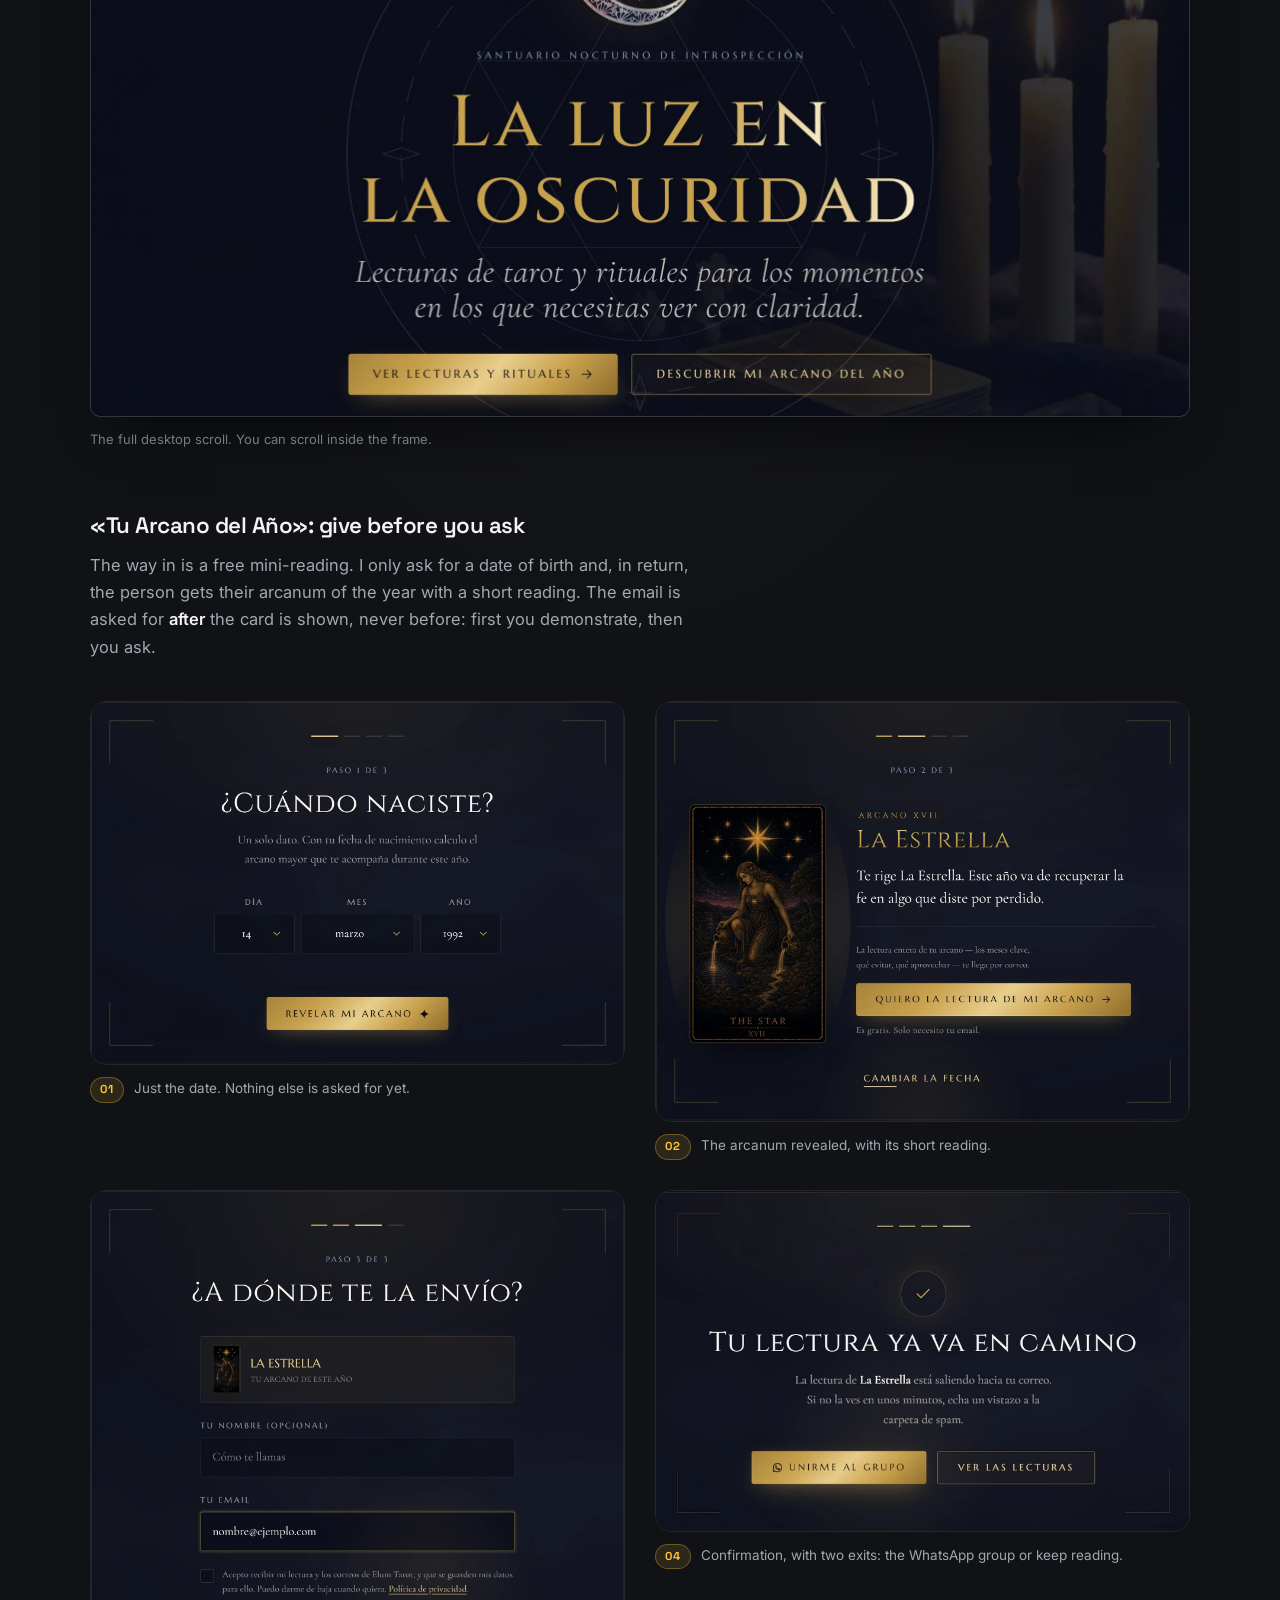
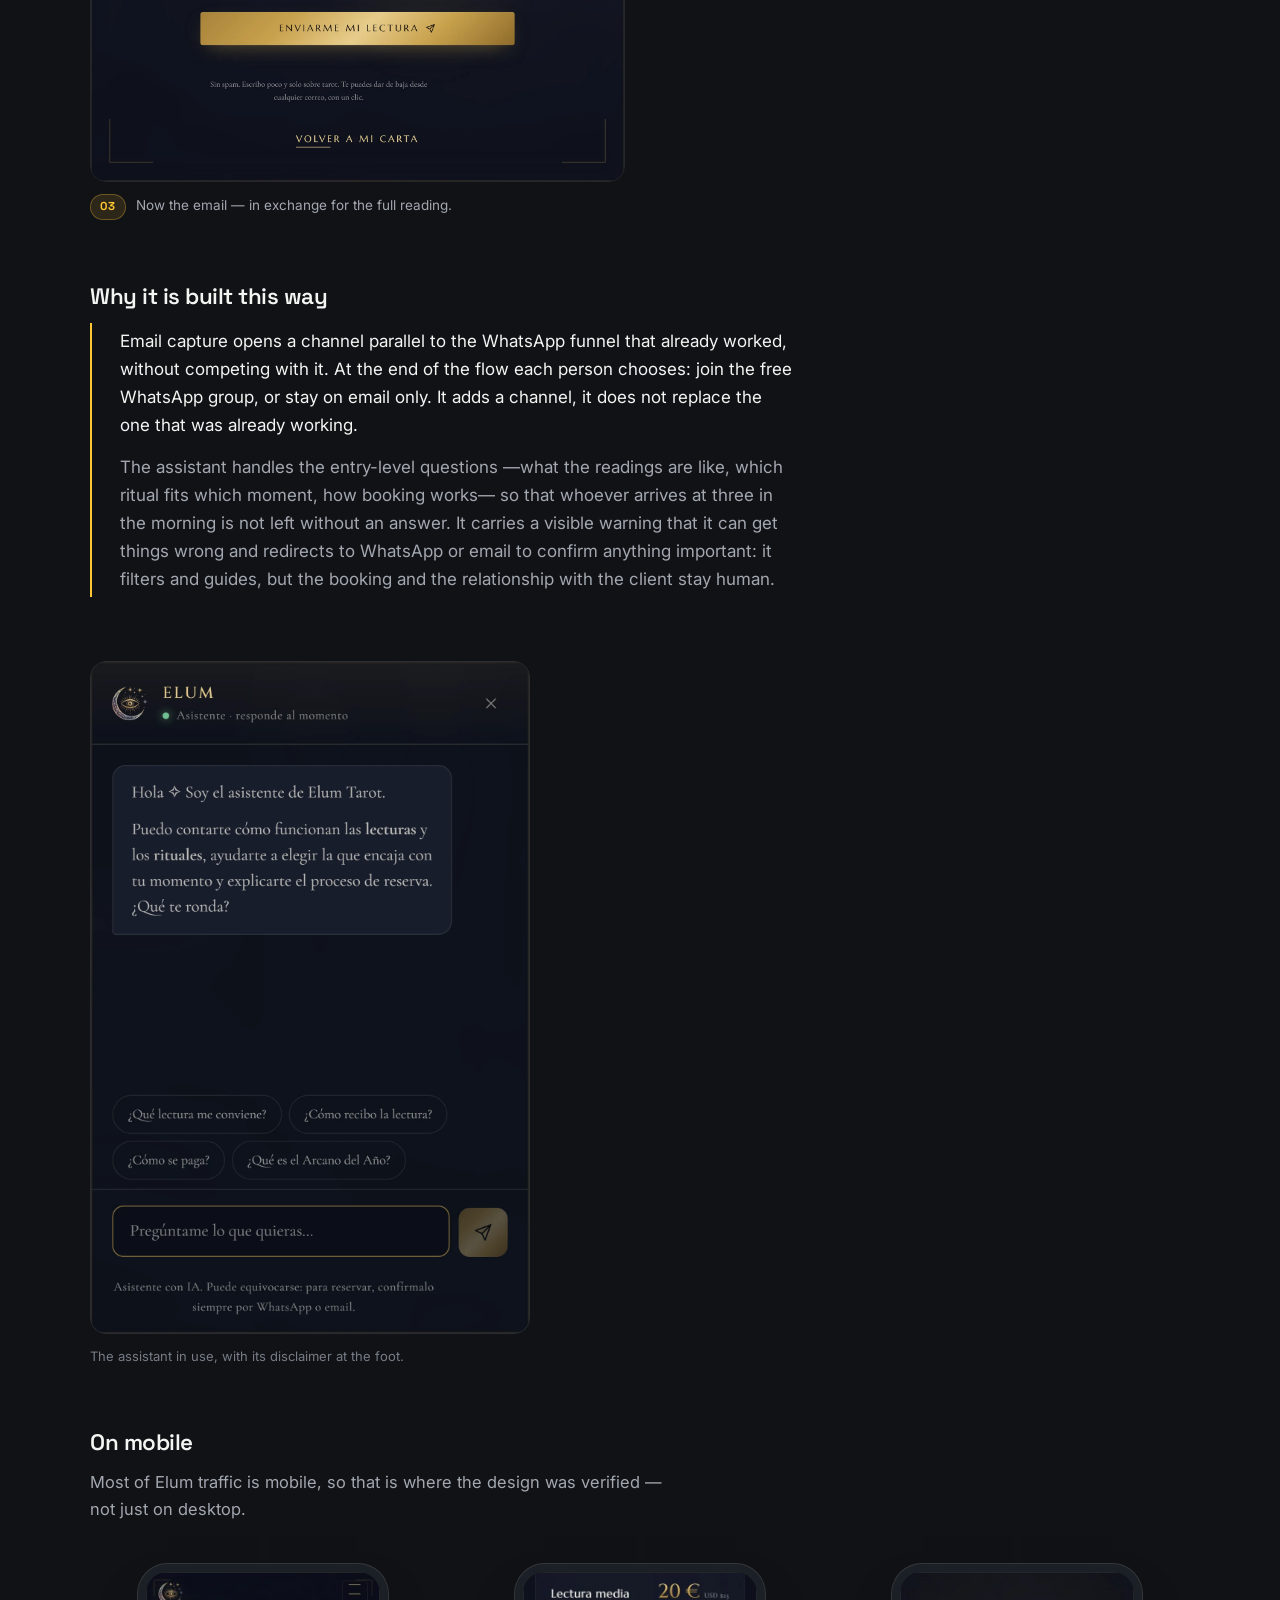
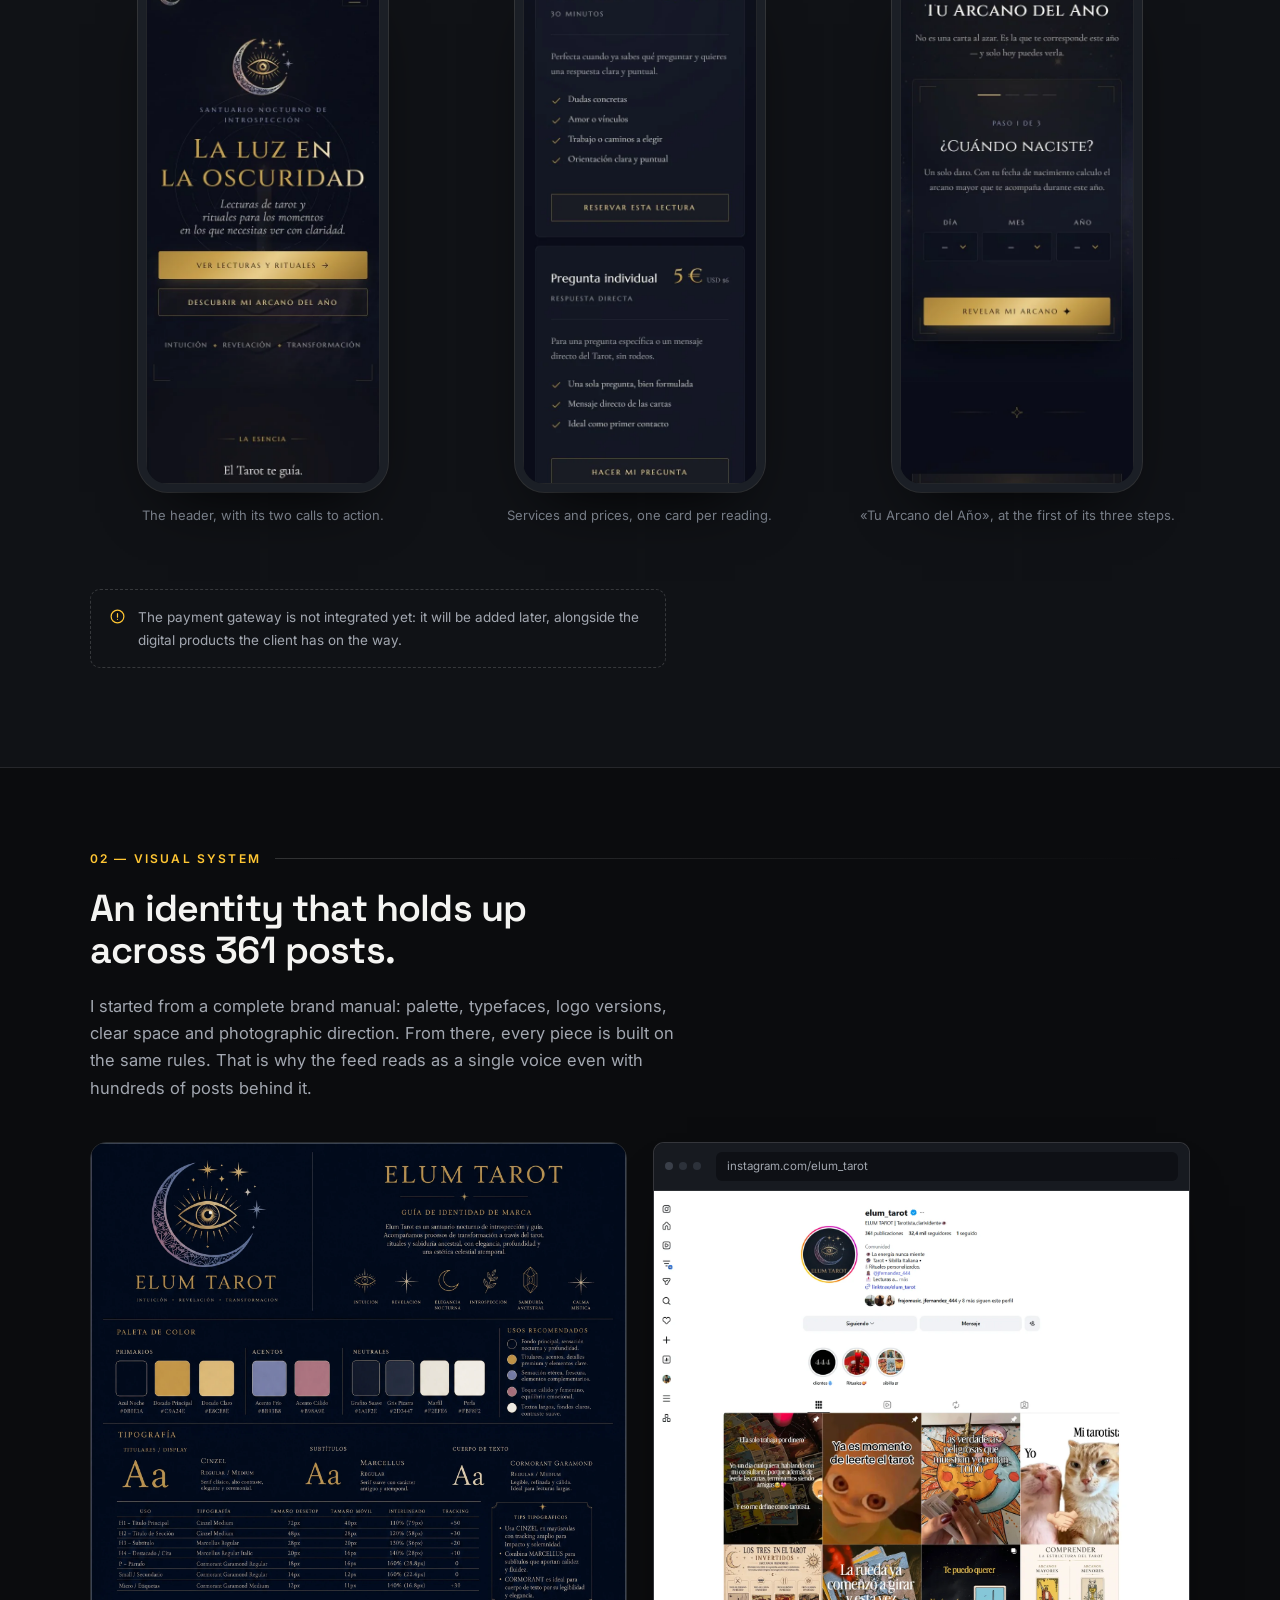
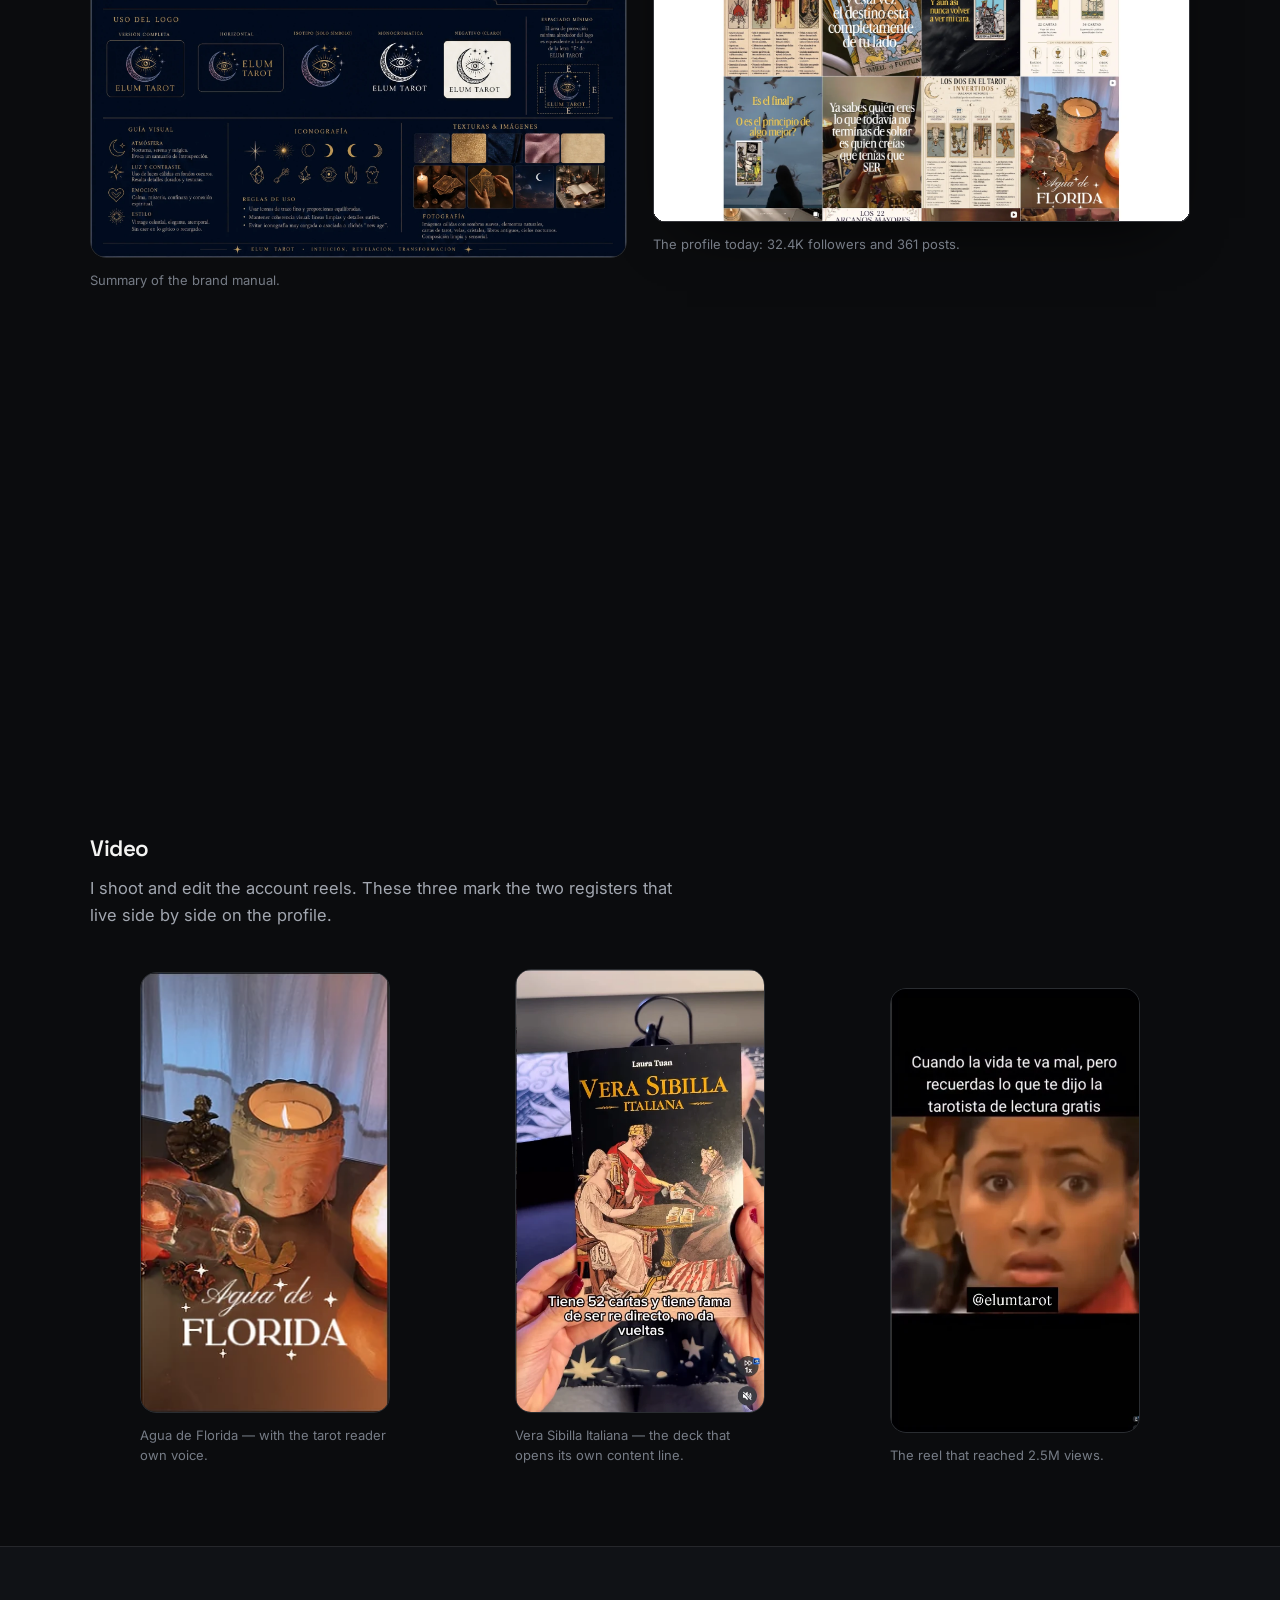
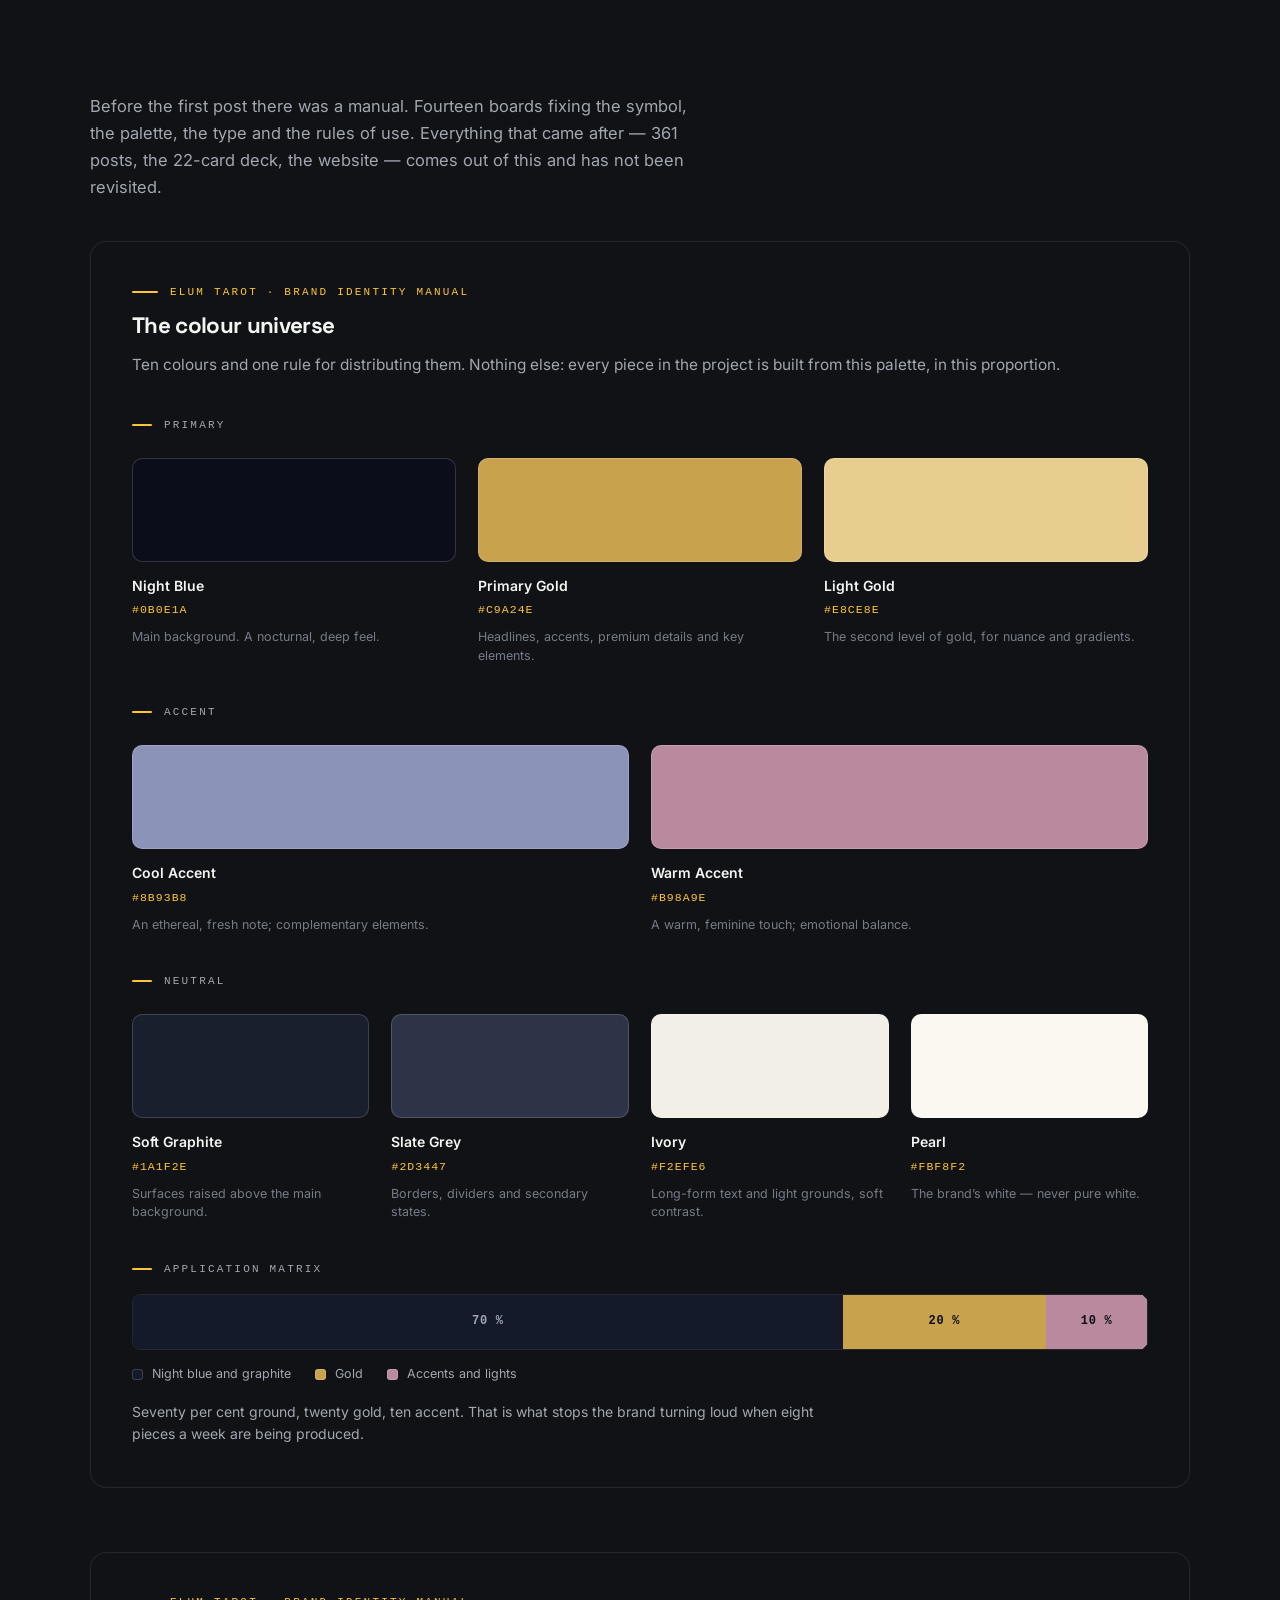
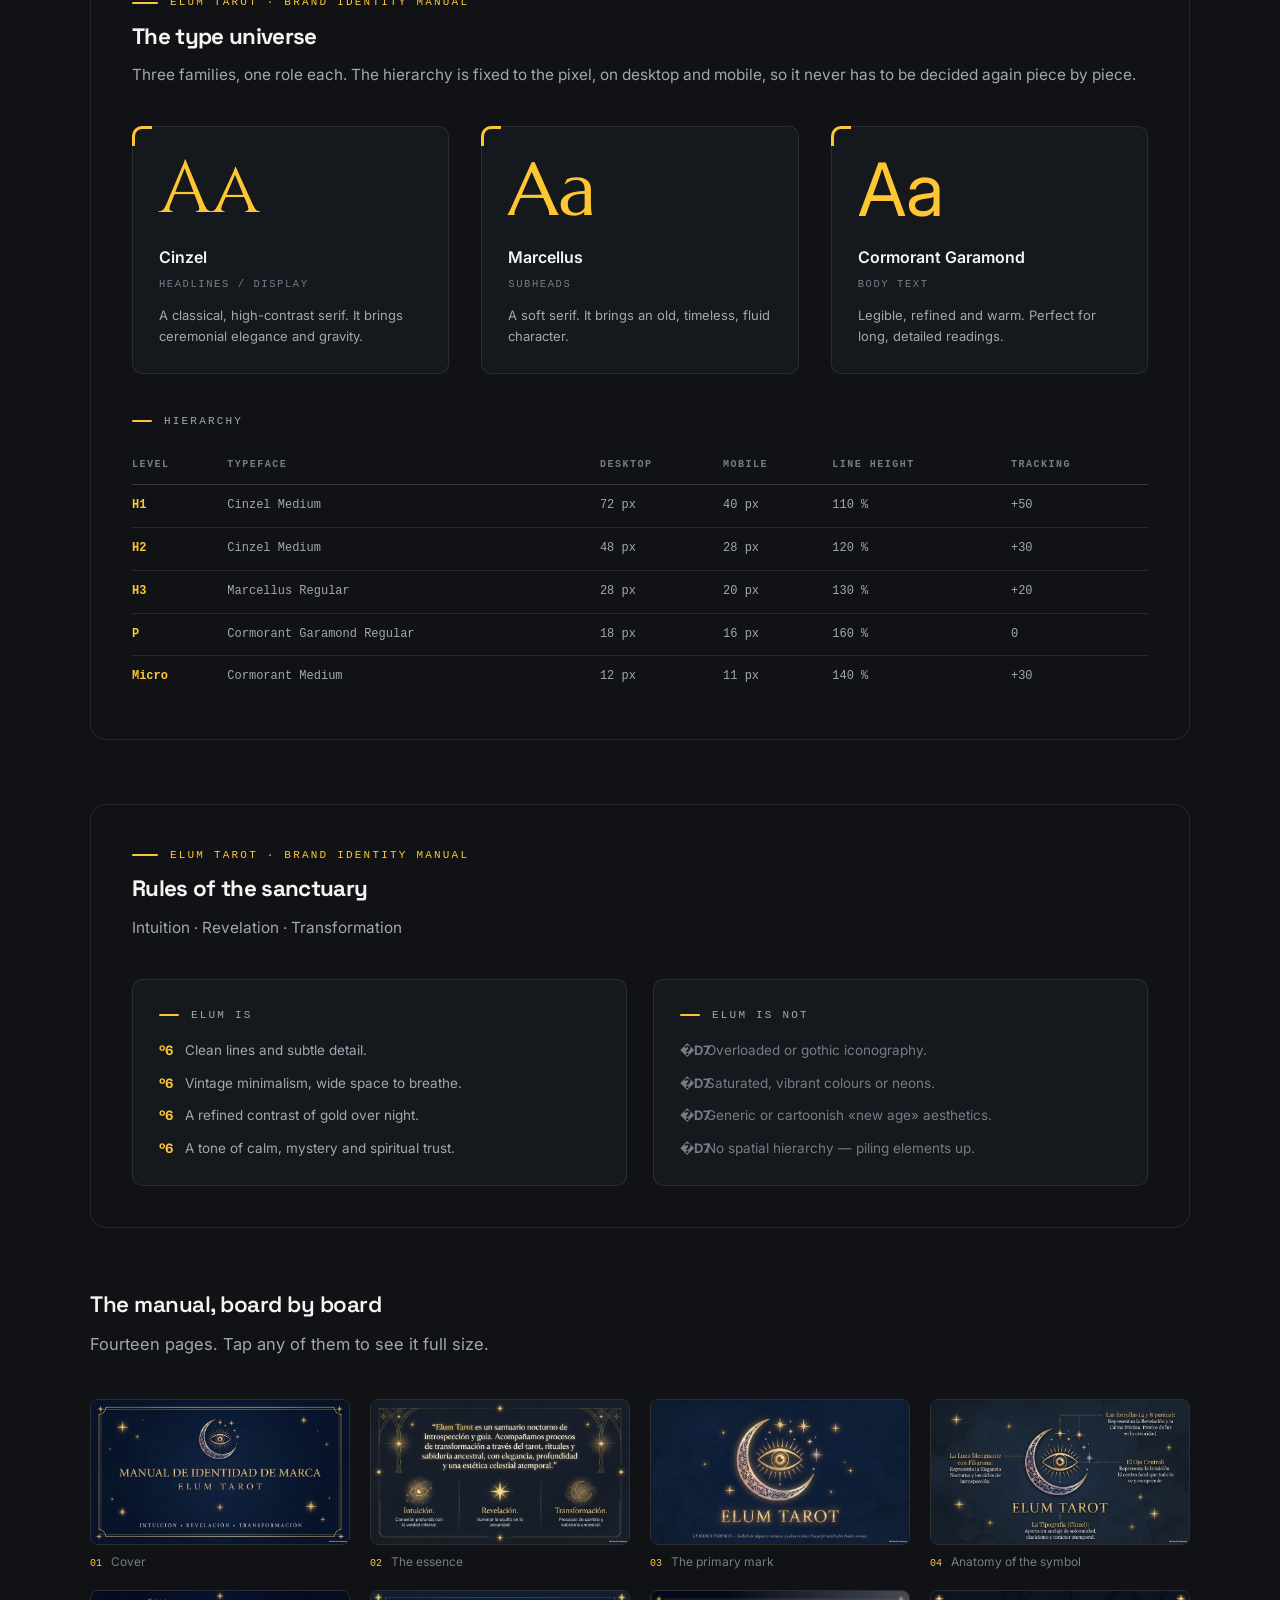
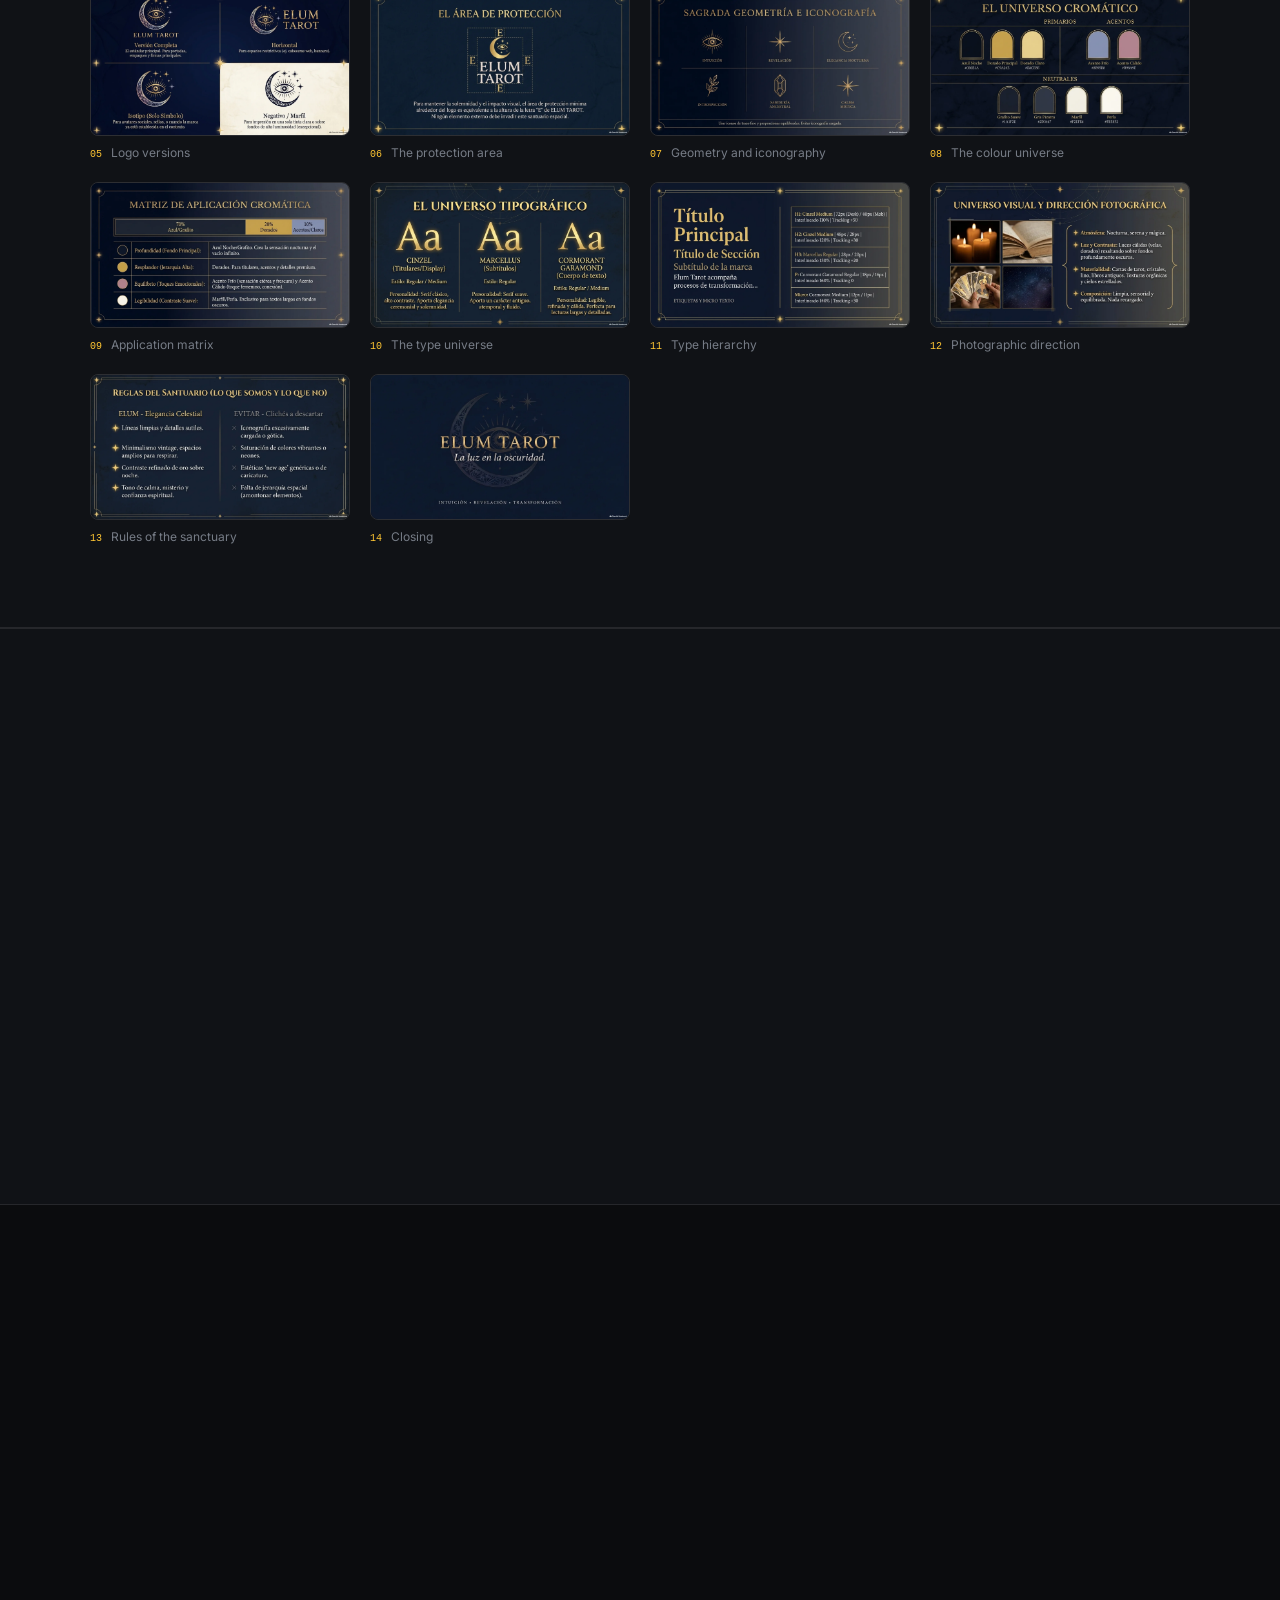
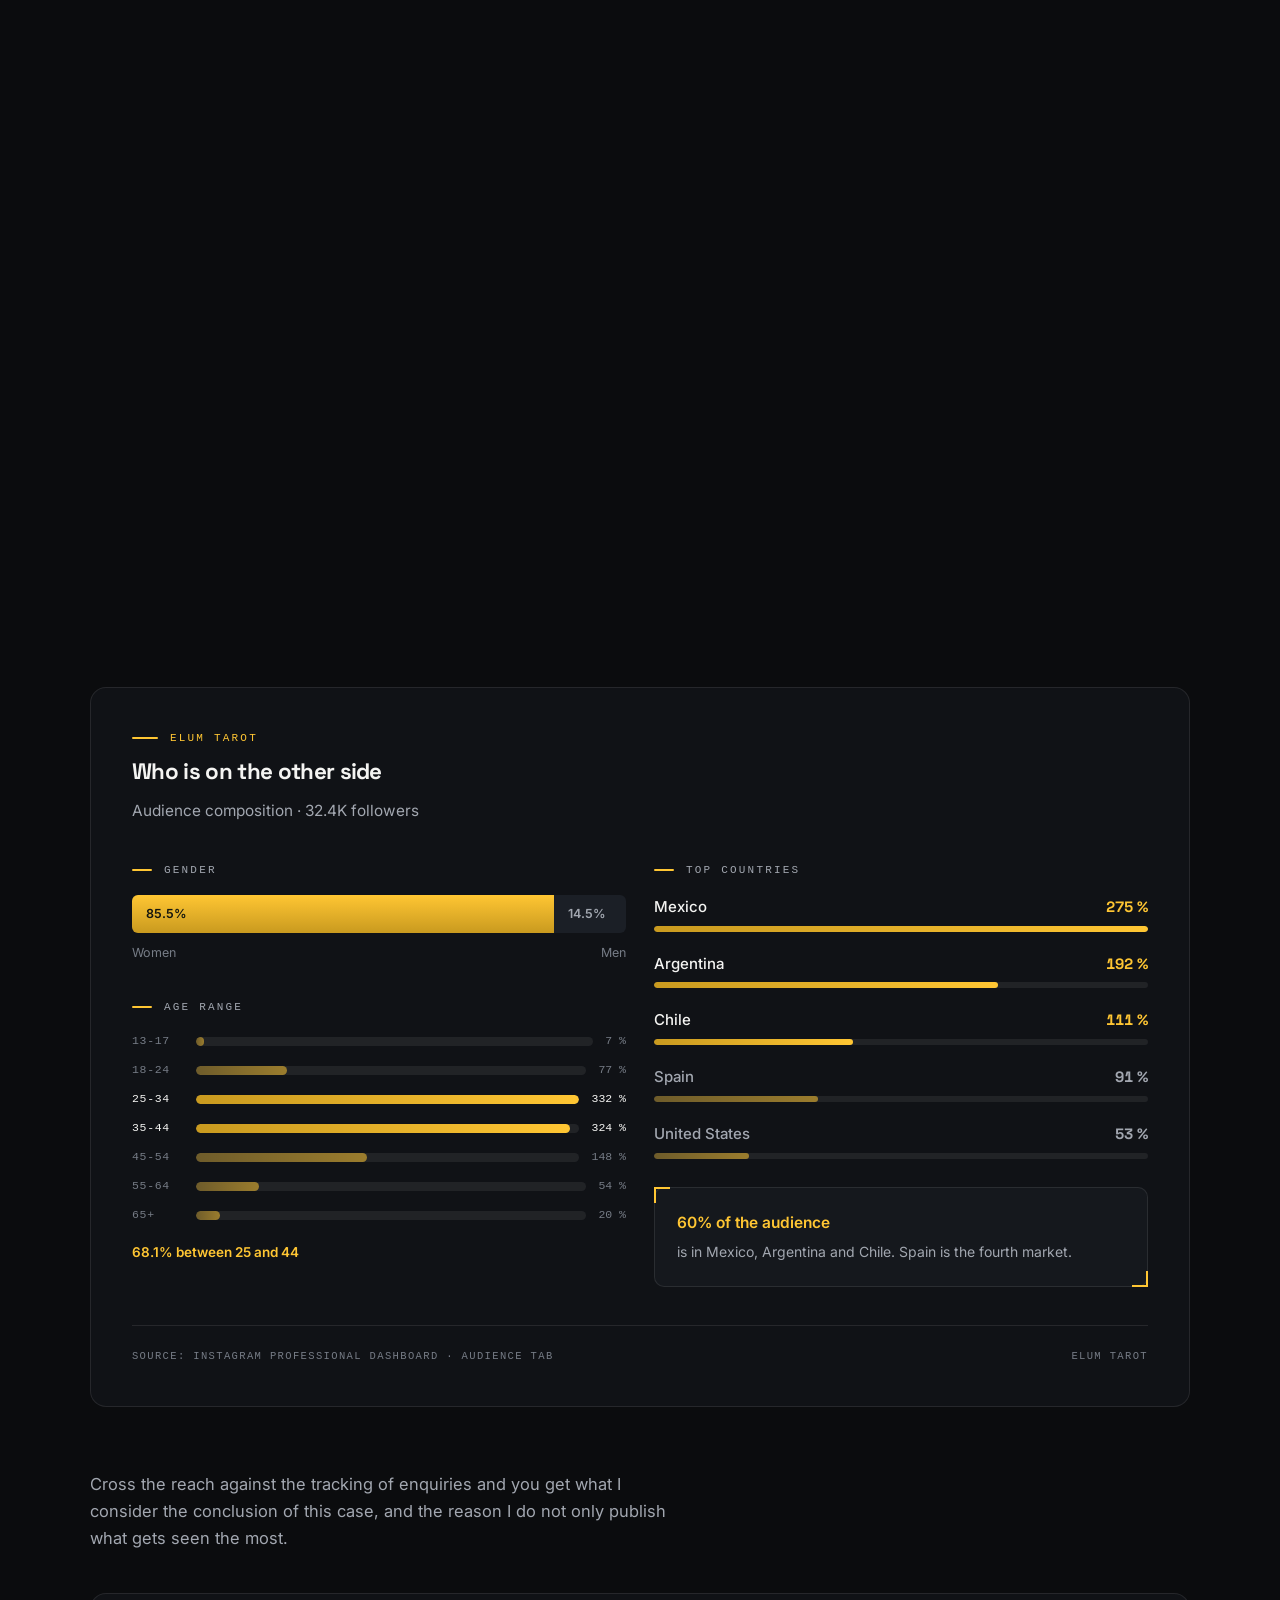
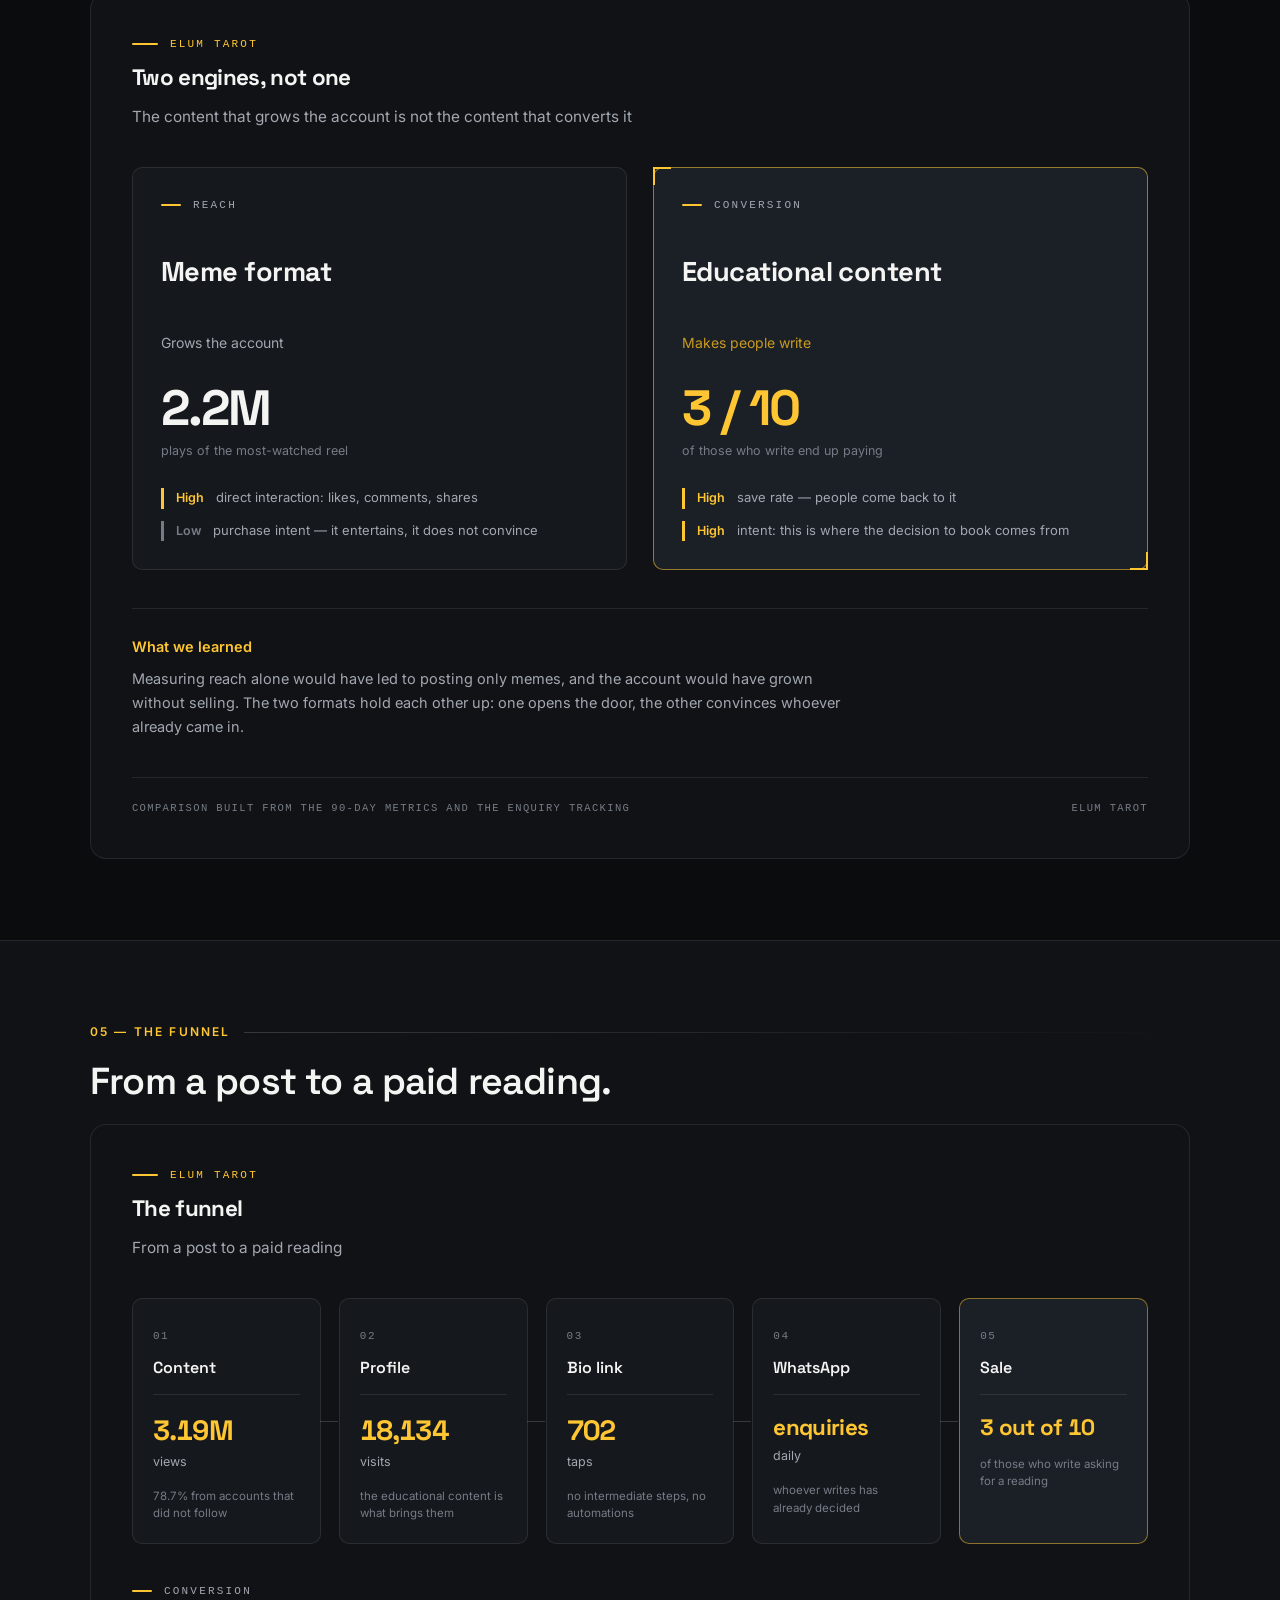
==== commit 0e8a1c6f: "Añade los casos Nicho y Prospecta: herramientas a medida con IA - nicho.html y prospecta.html con di" ====
--- a/elum.html
+++ b/elum.html
@@ -25,7 +25,7 @@
 <link href="https://fonts.googleapis.com/css2?family=Inter:wght@400;500;600&family=Space+Grotesk:wght@400;500;600;700&display=swap" rel="stylesheet">
 <!-- las tres familias del manual de Elum: se cargan solo aqui, para el bloque de identidad -->
 <link href="https://fonts.googleapis.com/css2?family=Cinzel:wght@400;500&family=Marcellus&family=Cormorant+Garamond:wght@400;500&display=swap" rel="stylesheet">
-<link rel="stylesheet" href="assets/css/style.css?v=59">
+<link rel="stylesheet" href="assets/css/style.css?v=60">
 <script>document.documentElement.classList.add('js');</script>
 <script type="application/ld+json">
 {
@@ -1300,9 +1300,9 @@
   </div>
 </footer>
 
-<script src="assets/js/i18n.js?v=59"></script>
-<script src="assets/js/main.js?v=59"></script>
-<script src="assets/js/motion.js?v=59" defer></script>
-<script src="assets/js/asistente.js?v=59" defer></script>
+<script src="assets/js/i18n.js?v=60"></script>
+<script src="assets/js/main.js?v=60"></script>
+<script src="assets/js/motion.js?v=60" defer></script>
+<script src="assets/js/asistente.js?v=60" defer></script>
 </body>
 </html>
--- a/assets/css/style.css
+++ b/assets/css/style.css
@@ -2565,3 +2565,270 @@
 @media (max-width:520px){
   .gal-moviles--4{grid-template-columns:1fr}
 }
+
+
+/* =========================================================
+   HERRAMIENTAS A MEDIDA CON IA · casos Nicho y Prospecta
+   ========================================================= */
+.mono{font-family:ui-monospace,SFMono-Regular,Menlo,Consolas,monospace}
+
+/* --- grupo de tarjetas en portafolio.html --- */
+.work-group{margin-top:clamp(56px,8vw,96px)}
+.work-group-head{display:grid;gap:12px;margin-bottom:clamp(22px,3vw,34px);max-width:70ch}
+.work-group-head h2{font-size:clamp(1.5rem,3vw,2.2rem)}
+.work-group-head p{color:var(--muted)}
+.work-grid--2{grid-template-columns:repeat(2,1fr)}
+.work-grid--2 .work-card .ph{aspect-ratio:3/2}
+.tags .tag-link{color:var(--accent);border-bottom:1px dashed rgba(255,198,51,.5)}
+.tags .tag-link:hover{border-bottom-style:solid}
+.work-stack{display:flex;flex-wrap:wrap;gap:6px;margin-top:14px}
+.work-stack li{
+  font-family:ui-monospace,SFMono-Regular,Menlo,Consolas,monospace;
+  font-size:10.5px;letter-spacing:.08em;text-transform:uppercase;
+  padding:4px 8px;border:1px solid var(--line-strong);border-radius:6px;color:var(--muted);
+}
+@media (max-width:760px){ .work-grid--2{grid-template-columns:1fr} }
+
+/* --- insignia «herramienta con IA» sobre la portada --- */
+.badge-ai{
+  position:absolute;top:14px;left:14px;z-index:3;
+  display:inline-flex;align-items:center;gap:7px;
+  padding:6px 11px;border-radius:999px;
+  background:rgba(11,12,14,.78);backdrop-filter:blur(8px);-webkit-backdrop-filter:blur(8px);
+  border:1px solid rgba(255,198,51,.45);color:var(--accent);
+  font-size:11.5px;font-weight:600;letter-spacing:.04em;
+}
+.badge-ai i{width:7px;height:7px;border-radius:50%;background:var(--accent);box-shadow:0 0 10px var(--accent)}
+
+/* --- mapa de integraciones: fuentes → núcleo → resultados --- */
+.imap{
+  display:grid;grid-template-columns:minmax(0,1.15fr) minmax(0,.9fr) minmax(0,1fr);
+  gap:clamp(14px,2.4vw,34px);align-items:stretch;position:relative;
+}
+.imap-col{display:grid;gap:10px;align-content:start;min-width:0}
+.imap-col > .pan-label{margin-bottom:4px}
+.imap-src,.imap-out{
+  position:relative;display:grid;grid-template-columns:auto minmax(0,1fr);gap:4px 12px;
+  padding:13px 15px;border:1px solid var(--line);border-radius:var(--radius-sm);
+  background:var(--surface);min-width:0;
+  transition:border-color .3s var(--ease),transform .35s var(--ease);
+}
+.imap-src:hover,.imap-out:hover{border-color:var(--line-strong)}
+.imap-src::after{ /* conector hacia el núcleo */
+  content:"";position:absolute;top:50%;right:calc(-1 * clamp(14px,2.4vw,34px));
+  width:clamp(14px,2.4vw,34px);height:1px;
+  background:linear-gradient(90deg,var(--line-strong),rgba(255,198,51,.55));
+}
+.imap-out::before{
+  content:"";position:absolute;top:50%;left:calc(-1 * clamp(14px,2.4vw,34px));
+  width:clamp(14px,2.4vw,34px);height:1px;
+  background:linear-gradient(90deg,rgba(255,198,51,.55),var(--line-strong));
+}
+.imap-ico{
+  grid-row:span 2;width:34px;height:34px;border-radius:9px;display:grid;place-items:center;
+  background:var(--surface-2);border:1px solid var(--line);color:var(--accent);
+  font:700 12px/1 ui-monospace,SFMono-Regular,Menlo,Consolas,monospace;
+}
+.imap-src b,.imap-out b{font-size:14px;color:var(--text);font-weight:600;line-height:1.3;display:flex;flex-wrap:wrap;gap:6px 8px;align-items:center}
+.imap-src span,.imap-out span{font-size:12.5px;color:var(--muted);line-height:1.5}
+.imap-src--ai{border-color:rgba(255,198,51,.35);background:linear-gradient(135deg,rgba(255,198,51,.08),var(--surface) 60%)}
+
+.st{
+  font:600 9.5px/1 ui-monospace,SFMono-Regular,Menlo,Consolas,monospace;
+  letter-spacing:.12em;text-transform:uppercase;padding:4px 7px;border-radius:5px;white-space:nowrap;
+}
+.st--on{color:#7EE0A1;background:rgba(126,224,161,.1);border:1px solid rgba(126,224,161,.28)}
+.st--csv{color:#8FC2FF;background:rgba(143,194,255,.1);border:1px solid rgba(143,194,255,.28)}
+.st--prep{color:var(--muted);background:rgba(255,255,255,.04);border:1px dashed var(--line-strong)}
+.st--ai{color:var(--accent);background:var(--accent-soft);border:1px solid rgba(255,198,51,.35)}
+
+.imap-core{
+  position:relative;align-self:center;display:grid;gap:14px;
+  padding:clamp(20px,2.4vw,28px);border-radius:var(--radius);
+  border:1px solid rgba(255,198,51,.5);
+  background:radial-gradient(120% 90% at 50% 0%,rgba(255,198,51,.14),transparent 60%),var(--surface);
+  box-shadow:0 30px 70px -40px rgba(255,198,51,.45);
+}
+.imap-core h4{
+  margin:0;font-family:var(--font-display);font-size:clamp(1.3rem,2.2vw,1.7rem);
+  letter-spacing:-.02em;color:var(--text);
+}
+.imap-core p{font-size:13.5px;color:var(--muted);line-height:1.6}
+.imap-core ul{display:grid;gap:7px}
+.imap-core li{
+  display:flex;gap:9px;align-items:baseline;font-size:12.5px;color:var(--muted);line-height:1.45;
+}
+.imap-core li::before{content:"";width:6px;height:6px;border-radius:2px;background:var(--accent);flex:none;transform:translateY(-1px)}
+.imap-core .pulse{
+  position:absolute;inset:-1px;border-radius:inherit;pointer-events:none;
+  box-shadow:0 0 0 0 rgba(255,198,51,.35);animation:imapPulse 3.2s var(--ease) infinite;
+}
+@keyframes imapPulse{
+  0%{box-shadow:0 0 0 0 rgba(255,198,51,.32)}
+  70%{box-shadow:0 0 0 16px rgba(255,198,51,0)}
+  100%{box-shadow:0 0 0 0 rgba(255,198,51,0)}
+}
+@media (prefers-reduced-motion: reduce){ .imap-core .pulse{animation:none} }
+
+@media (max-width:1020px){
+  .imap{grid-template-columns:1fr}
+  .imap-src::after,.imap-out::before{display:none}
+  .imap-core{order:-1}
+  .imap-col--src{grid-template-columns:repeat(2,minmax(0,1fr))}
+  .imap-col--src > .pan-label{grid-column:1/-1}
+}
+@media (max-width:620px){ .imap-col--src{grid-template-columns:1fr} }
+
+/* --- cuatro naturalezas del dato --- */
+.dtypes{display:grid;grid-template-columns:repeat(4,minmax(0,1fr));gap:12px}
+.dtype{
+  display:grid;gap:8px;align-content:start;padding:16px 18px;min-width:0;
+  border:1px solid var(--line);border-radius:var(--radius);background:var(--surface-2);
+  border-top:3px solid var(--dt,var(--line-strong));
+  transition:transform .35s var(--ease),border-color .3s var(--ease);transform-style:preserve-3d;
+}
+.dtype b{font-size:15px;color:var(--text)}
+.dtype em{
+  font-style:normal;font:600 10px/1 ui-monospace,SFMono-Regular,Menlo,Consolas,monospace;
+  letter-spacing:.14em;text-transform:uppercase;color:var(--dt,var(--muted))
+}
+.dtype span{font-size:13.5px;color:var(--muted);line-height:1.55}
+.dtype--obs{--dt:#7EE0A1}
+.dtype--prov{--dt:#8FC2FF}
+.dtype--calc{--dt:#E7E3D6}
+.dtype--ia{--dt:var(--accent)}
+@media (max-width:1020px){ .dtypes{grid-template-columns:repeat(2,minmax(0,1fr))} }
+@media (max-width:520px){ .dtypes{grid-template-columns:1fr} }
+
+/* --- papel de cada IA --- */
+.ai-roles{display:grid;grid-template-columns:repeat(3,minmax(0,1fr));gap:clamp(12px,1.6vw,18px)}
+.ai-role{
+  position:relative;display:grid;gap:10px;align-content:start;min-width:0;
+  padding:clamp(18px,2vw,24px);border:1px solid var(--line);border-radius:var(--radius);
+  background:var(--surface);
+  transition:transform .35s var(--ease),border-color .3s var(--ease);transform-style:preserve-3d;
+}
+.ai-role:hover{border-color:rgba(255,198,51,.4)}
+.ai-role::before{
+  content:"";position:absolute;top:-1px;left:-1px;width:22px;height:22px;
+  border-top:3px solid var(--accent);border-left:3px solid var(--accent);
+  border-radius:var(--radius) 0 0 0;
+}
+.ai-role-top{display:flex;justify-content:space-between;align-items:center;gap:10px;flex-wrap:wrap}
+.ai-role h4{margin:0;font-family:var(--font-display);font-size:1.3rem;color:var(--text);letter-spacing:-.01em}
+.ai-role .ai-task{font-size:14.5px;color:var(--text);font-weight:500;line-height:1.45}
+.ai-role p{font-size:13.5px;color:var(--muted);line-height:1.6}
+.ai-role .ai-guard{
+  margin-top:4px;padding-top:12px;border-top:1px solid var(--line);
+  font-size:12.5px;color:var(--muted-dim);line-height:1.55;
+}
+.ai-role .ai-guard::before{content:"↳ ";color:var(--accent)}
+.ai-roles--4{grid-template-columns:repeat(4,minmax(0,1fr))}
+@media (max-width:1020px){ .ai-roles,.ai-roles--4{grid-template-columns:repeat(2,minmax(0,1fr))} }
+@media (max-width:620px){ .ai-roles,.ai-roles--4{grid-template-columns:1fr} }
+
+/* --- pipeline de fases con compuertas humanas --- */
+.pipe{
+  display:grid;grid-template-columns:repeat(5,minmax(0,1fr));gap:0;
+  counter-reset:fase;
+}
+.pipe-step{
+  position:relative;display:grid;gap:10px;align-content:start;min-width:0;
+  padding:18px clamp(12px,1.4vw,18px) 18px;
+  border:1px solid var(--line);background:var(--surface);
+  margin-right:-1px;
+}
+.pipe-step:first-child{border-radius:var(--radius) 0 0 var(--radius)}
+.pipe-step:last-child{border-radius:0 var(--radius) var(--radius) 0;margin-right:0}
+.pipe-n{
+  font:700 11px/1 ui-monospace,SFMono-Regular,Menlo,Consolas,monospace;letter-spacing:.16em;color:var(--accent);
+}
+.pipe-step h4{margin:0;font-family:var(--font-display);font-size:1.12rem;color:var(--text);line-height:1.2}
+.pipe-step p{font-size:12.5px;color:var(--muted);line-height:1.55}
+.pipe-tools{display:flex;flex-wrap:wrap;gap:5px;margin-top:2px}
+.pipe-tools li{
+  font:500 10px/1 ui-monospace,SFMono-Regular,Menlo,Consolas,monospace;letter-spacing:.06em;
+  padding:5px 7px;border-radius:5px;background:var(--surface-2);border:1px solid var(--line);color:var(--muted);
+}
+.pipe-tools li.is-ai{color:var(--accent);border-color:rgba(255,198,51,.35);background:var(--accent-soft)}
+.pipe-out{
+  margin-top:auto;padding-top:10px;border-top:1px dashed var(--line);
+  font:500 10.5px/1.4 ui-monospace,SFMono-Regular,Menlo,Consolas,monospace;color:var(--muted-dim);
+  word-break:break-word;
+}
+/* compuerta de aprobación entre fases */
+.pipe-step + .pipe-step::before{
+  content:"✓";position:absolute;left:-13px;top:18px;z-index:2;
+  width:24px;height:24px;border-radius:50%;display:grid;place-items:center;
+  background:var(--bg);border:1px solid var(--accent);color:var(--accent);font-size:11px;font-weight:700;
+}
+.pipe-legend{
+  display:flex;flex-wrap:wrap;gap:10px 22px;margin-top:14px;
+  font-size:12.5px;color:var(--muted-dim);
+}
+.pipe-legend span{display:inline-flex;align-items:center;gap:8px}
+.pipe-legend i{
+  width:18px;height:18px;border-radius:50%;display:inline-grid;place-items:center;font-style:normal;
+  border:1px solid var(--accent);color:var(--accent);font-size:9px;font-weight:700;
+}
+.pipe-legend i.sq{border-radius:4px;background:var(--accent-soft);border-color:rgba(255,198,51,.35)}
+@media (max-width:1020px){
+  .pipe{grid-template-columns:1fr;gap:14px}
+  .pipe-step,.pipe-step:first-child,.pipe-step:last-child{border-radius:var(--radius);margin-right:0}
+  .pipe-step + .pipe-step::before{left:22px;top:-19px}
+}
+
+/* --- pasos del método en una fila numerada --- */
+.flow{display:grid;grid-template-columns:repeat(5,minmax(0,1fr));gap:12px;counter-reset:flow}
+.flow li{
+  counter-increment:flow;display:grid;gap:6px;align-content:start;padding:16px;min-width:0;
+  border:1px solid var(--line);border-radius:var(--radius);background:var(--surface-2);
+}
+.flow li::before{
+  content:counter(flow,decimal-leading-zero);
+  font:700 11px/1 ui-monospace,SFMono-Regular,Menlo,Consolas,monospace;letter-spacing:.14em;color:var(--accent);
+}
+.flow b{font-size:14.5px;color:var(--text)}
+.flow span{font-size:13px;color:var(--muted);line-height:1.55}
+@media (max-width:1020px){ .flow{grid-template-columns:repeat(2,minmax(0,1fr))} }
+@media (max-width:520px){ .flow{grid-template-columns:1fr} }
+
+/* --- el prompt real, en consola --- */
+.console{
+  border-radius:var(--radius-sm);overflow:hidden;border:1px solid var(--line-strong);
+  background:#0A0B0D;min-width:0;
+}
+.console-bar{
+  display:flex;align-items:center;gap:6px;padding:9px 12px;background:#15171C;border-bottom:1px solid var(--line);
+  font:500 11px/1 ui-monospace,SFMono-Regular,Menlo,Consolas,monospace;color:var(--muted-dim);
+}
+.console-bar .tl{width:8px;height:8px;border-radius:50%;background:#2C313A}
+.console-bar em{font-style:normal;margin-left:8px}
+.console pre{
+  margin:0;padding:16px 18px;max-height:340px;overflow:auto;
+  font:12.5px/1.7 ui-monospace,SFMono-Regular,Menlo,Consolas,monospace;color:#C9CDD4;
+  white-space:pre-wrap;word-break:break-word;
+}
+.console pre mark{background:none;color:var(--accent)}
+.console pre .c{color:var(--muted-dim)}
+
+.fig--wide2{grid-column:span 2;align-self:center}
+@media (max-width:520px){ .fig--wide2{grid-column:span 1} }
+
+.split{display:grid;grid-template-columns:minmax(0,1fr) minmax(0,1fr);gap:clamp(18px,3vw,36px);align-items:start}
+.split.gal-esc{margin-top:clamp(44px,6vw,72px)}
+.split h3{color:var(--text)}
+@media (max-width:900px){ .split{grid-template-columns:1fr} }
+
+/* capturas de herramienta: alto fijo con recorte superior */
+.tool-par .fig img{object-fit:cover;object-position:top center}
+
+/* banda final «qué demuestra este caso» */
+.proof{
+  display:grid;grid-template-columns:repeat(3,minmax(0,1fr));gap:1px;
+  background:var(--line);border:1px solid var(--line);border-radius:var(--radius);overflow:hidden;
+}
+.proof div{background:var(--surface);padding:clamp(18px,2.4vw,28px);display:grid;gap:8px;align-content:start}
+.proof b{font-family:var(--font-display);font-size:1.15rem;color:var(--accent);font-weight:600;line-height:1.25}
+.proof p{font-size:14px;color:var(--muted);line-height:1.6}
+@media (max-width:900px){ .proof{grid-template-columns:1fr} }
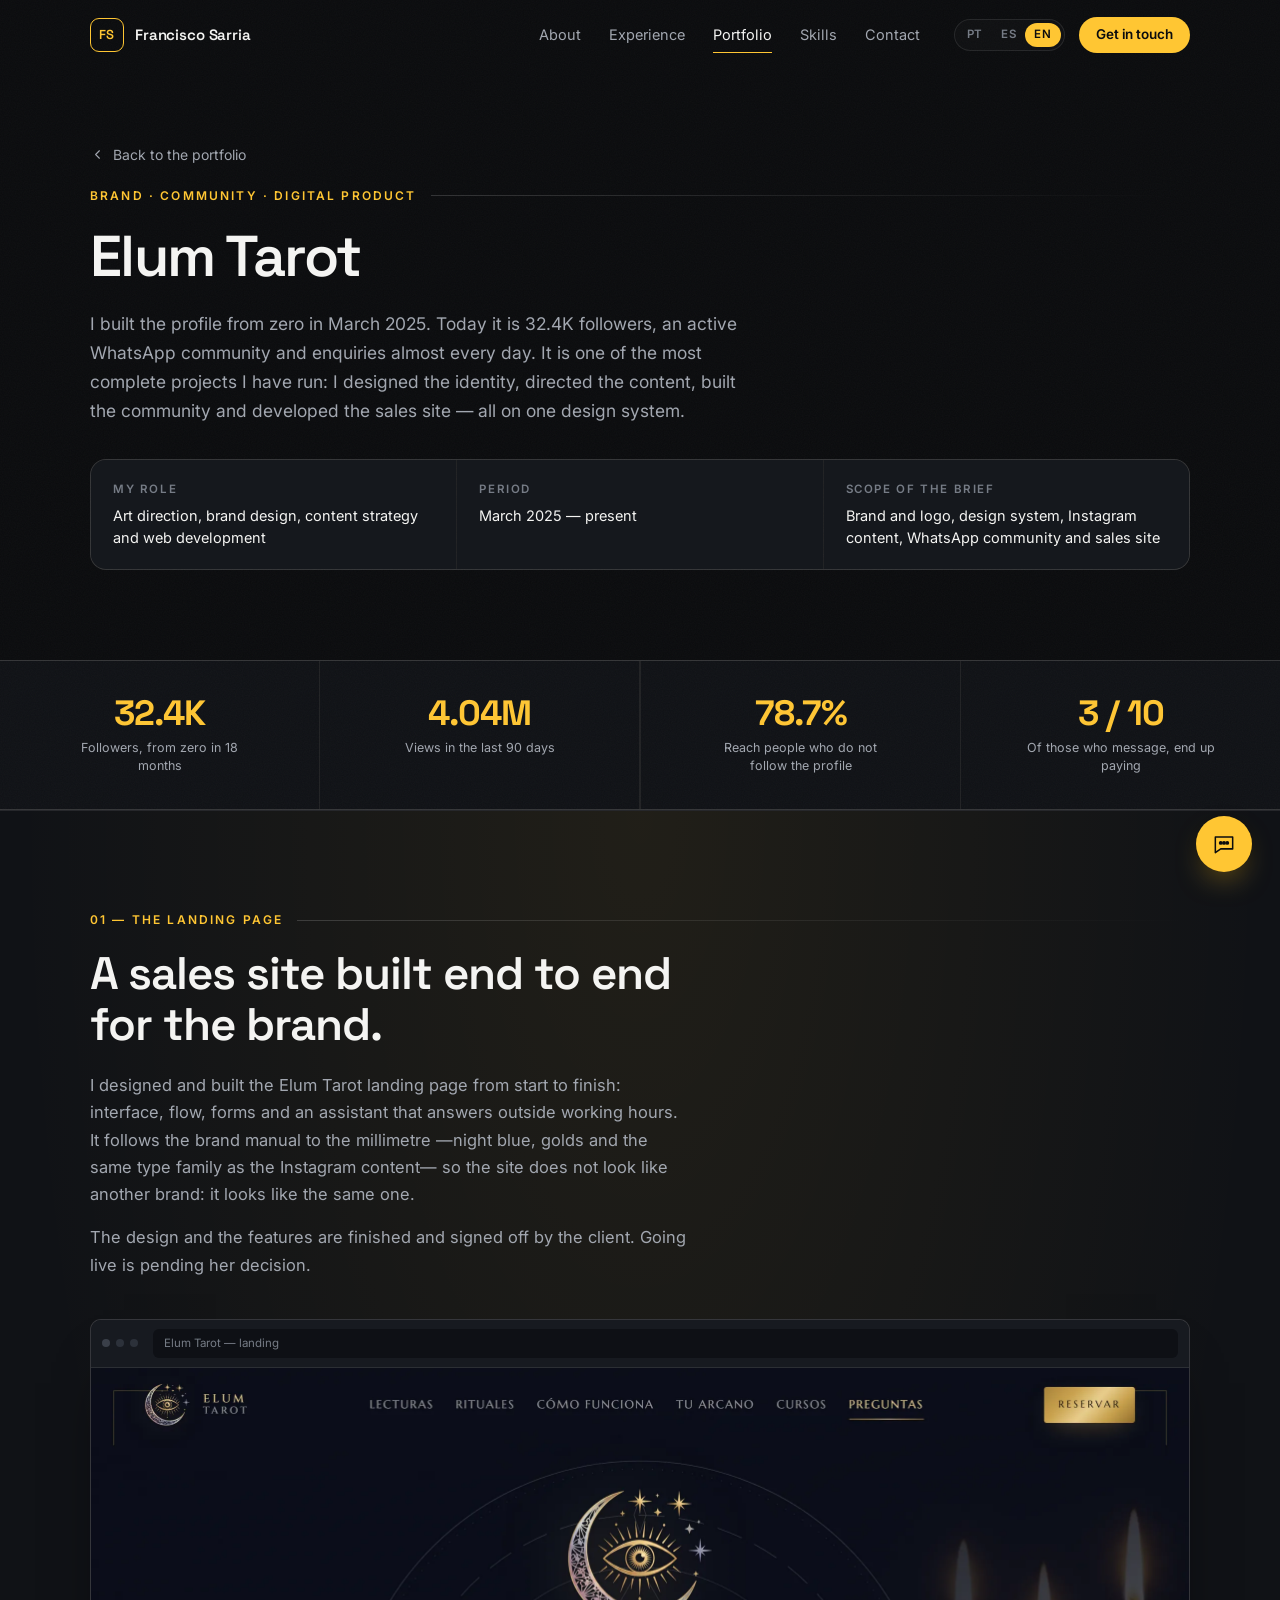
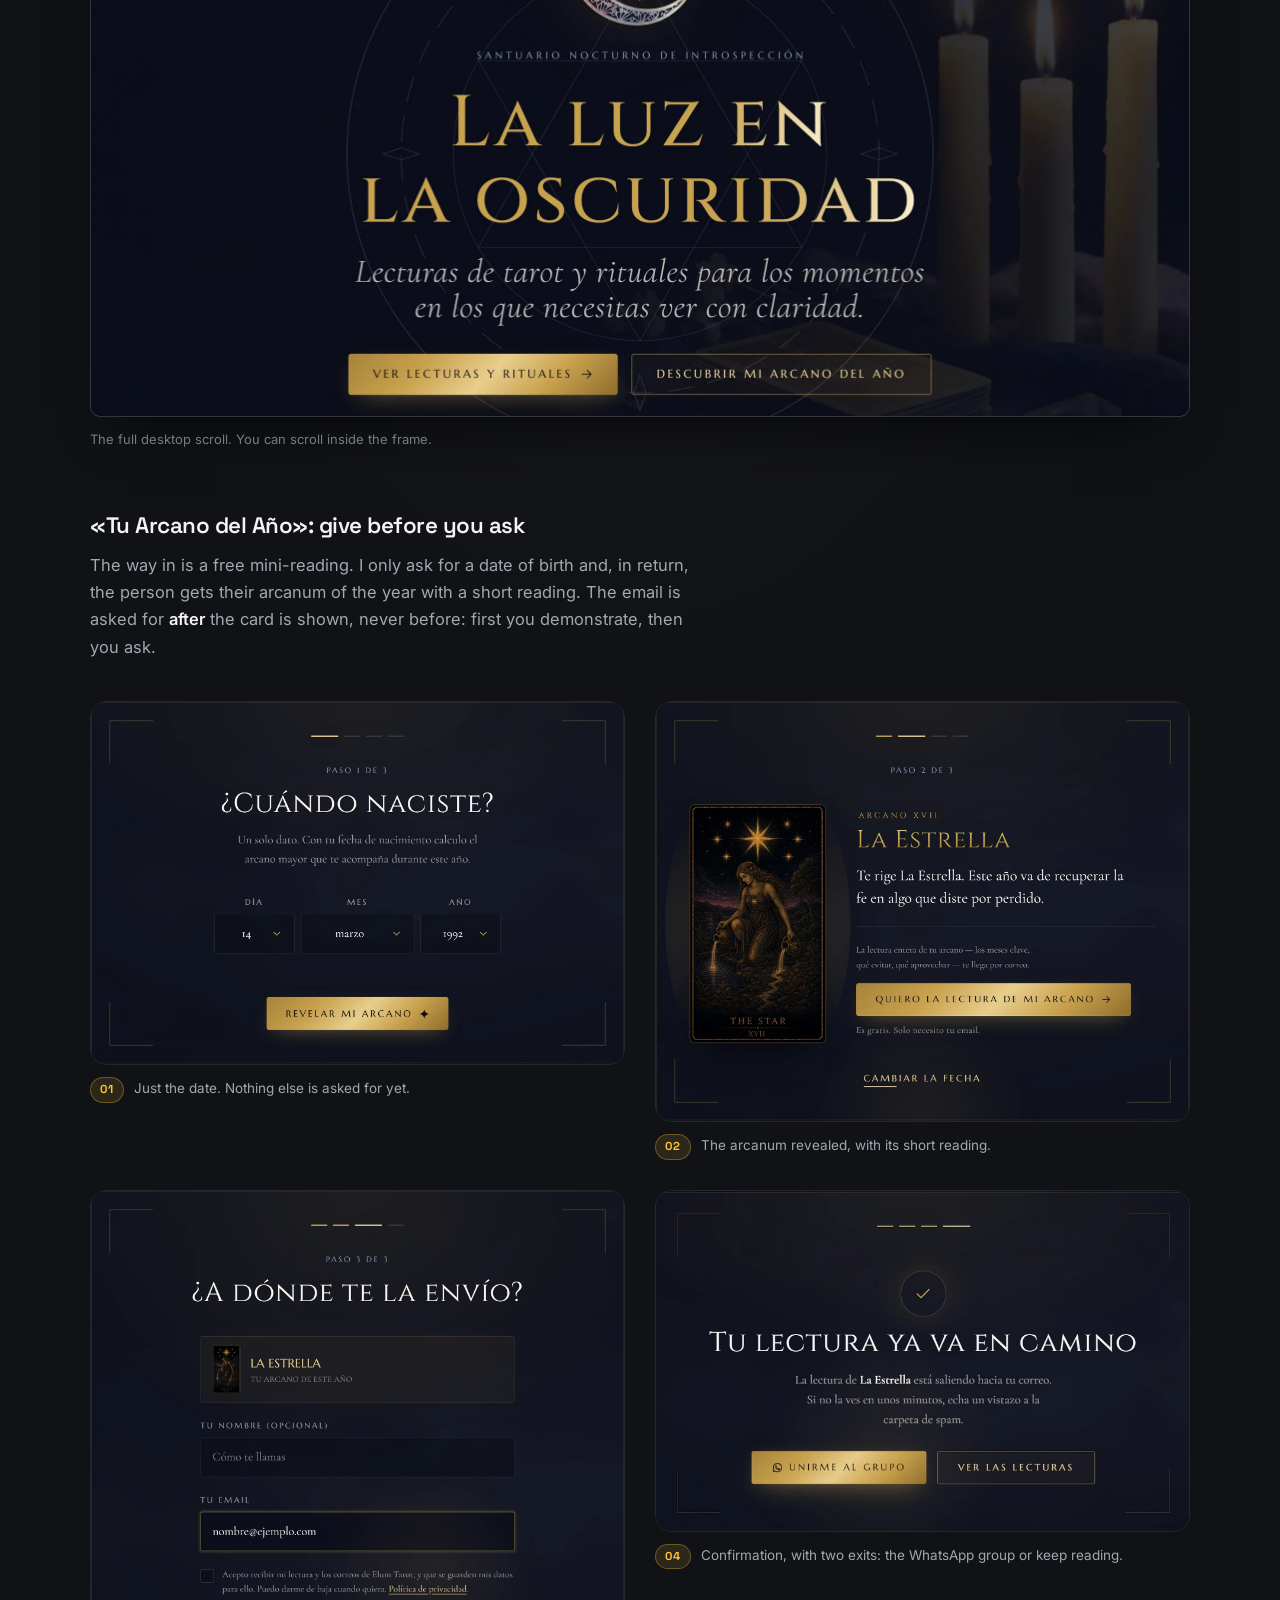
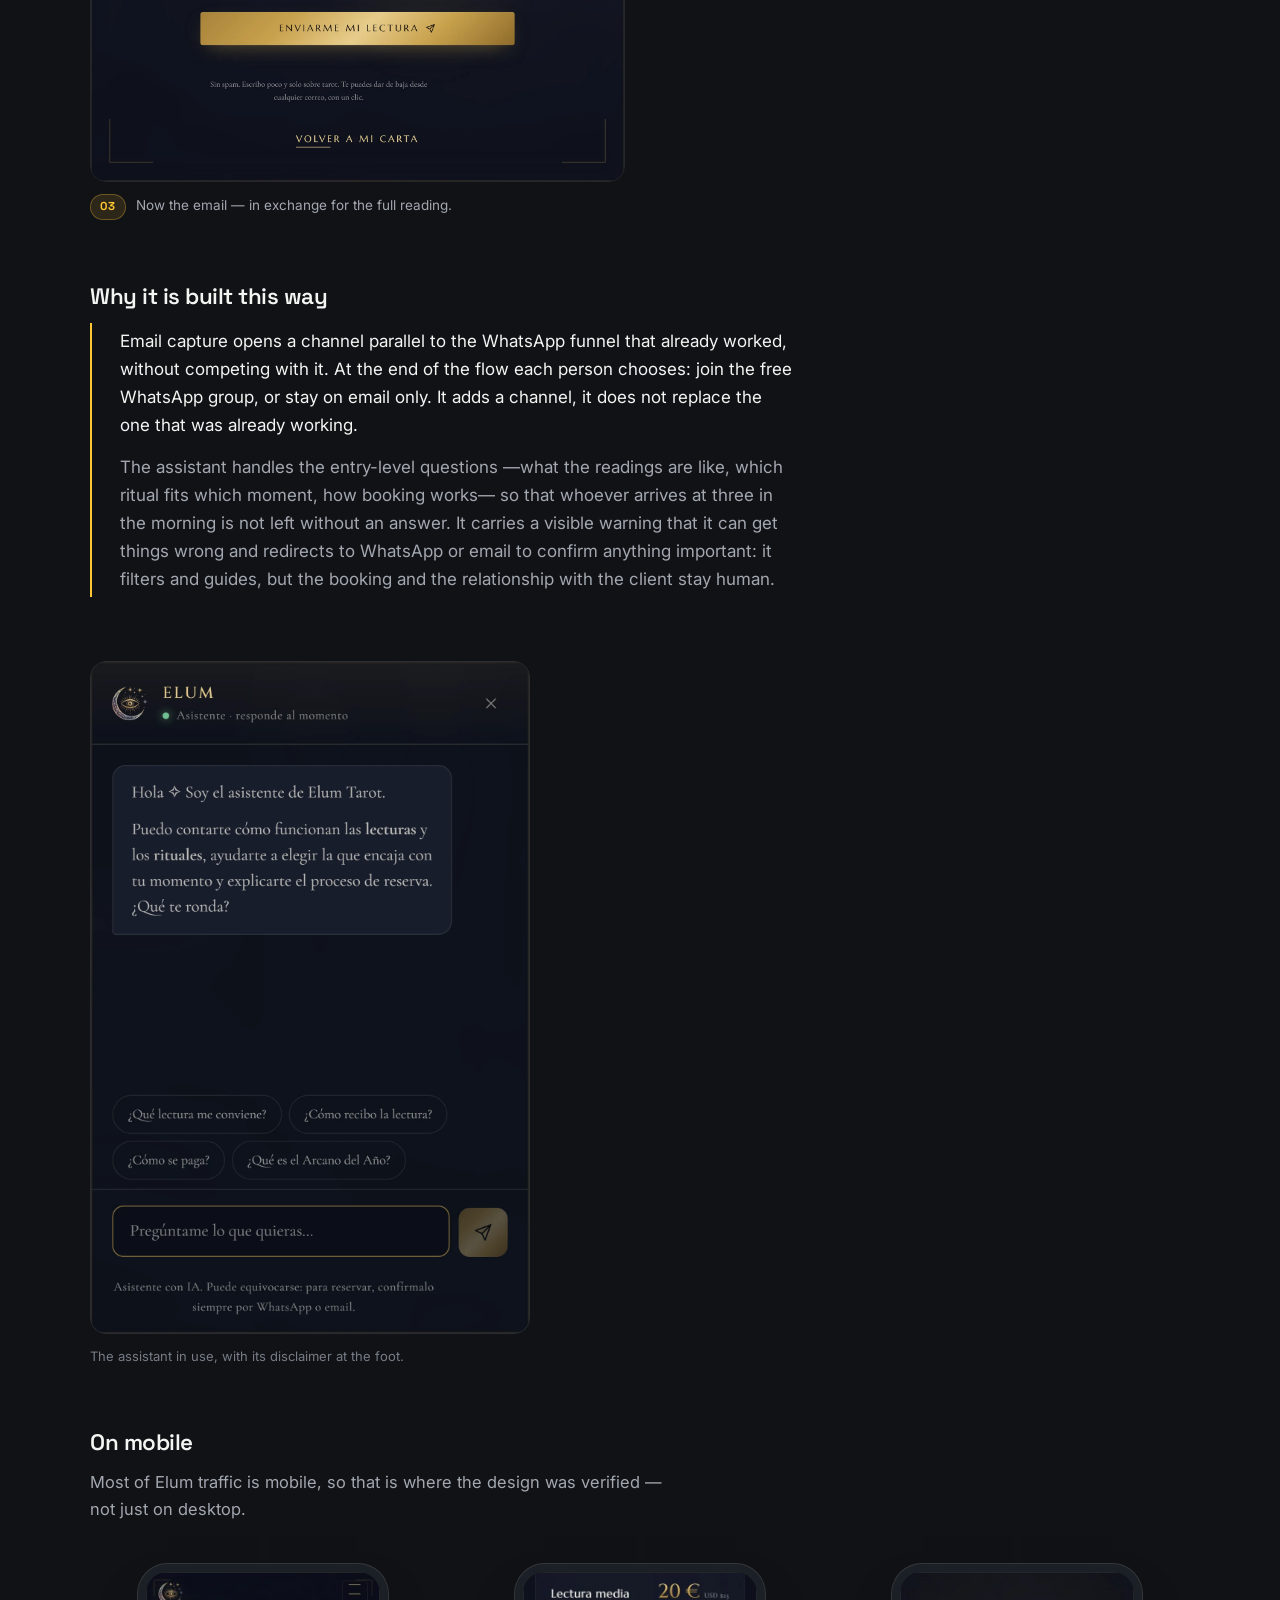
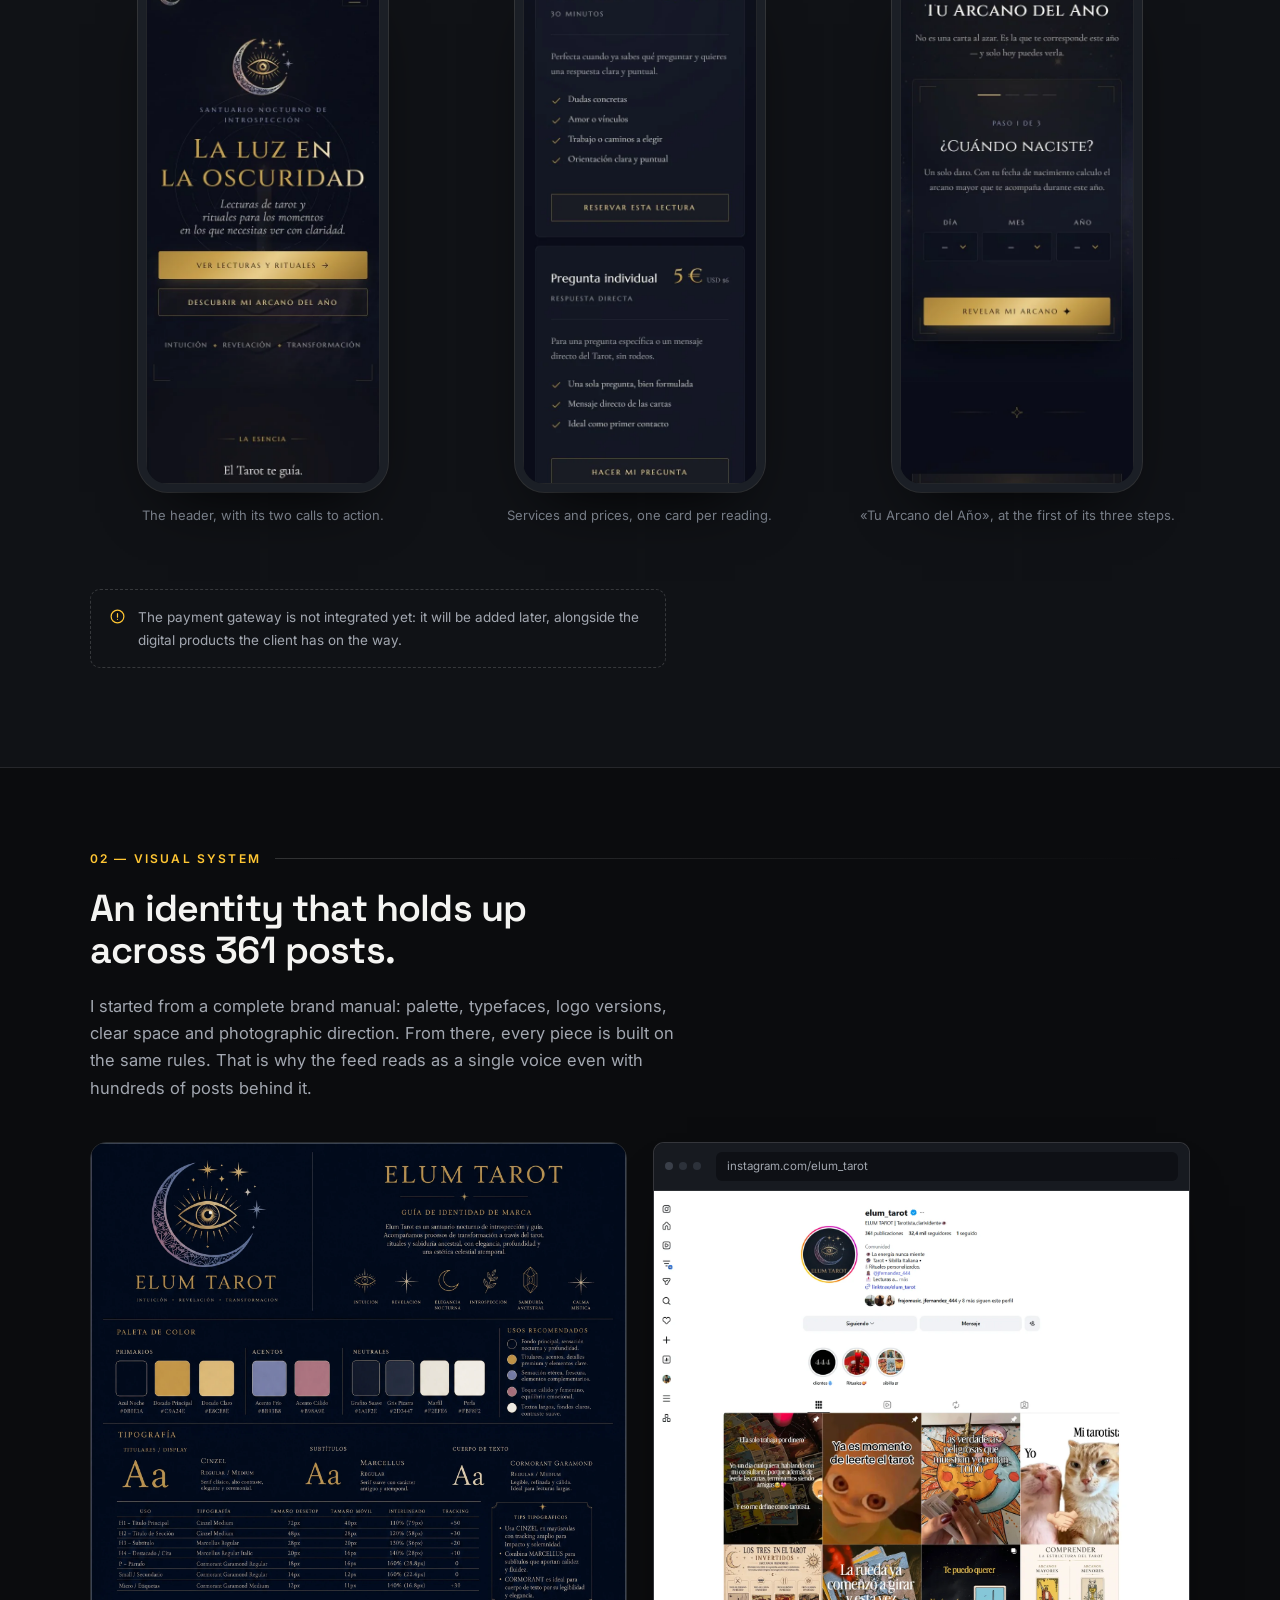
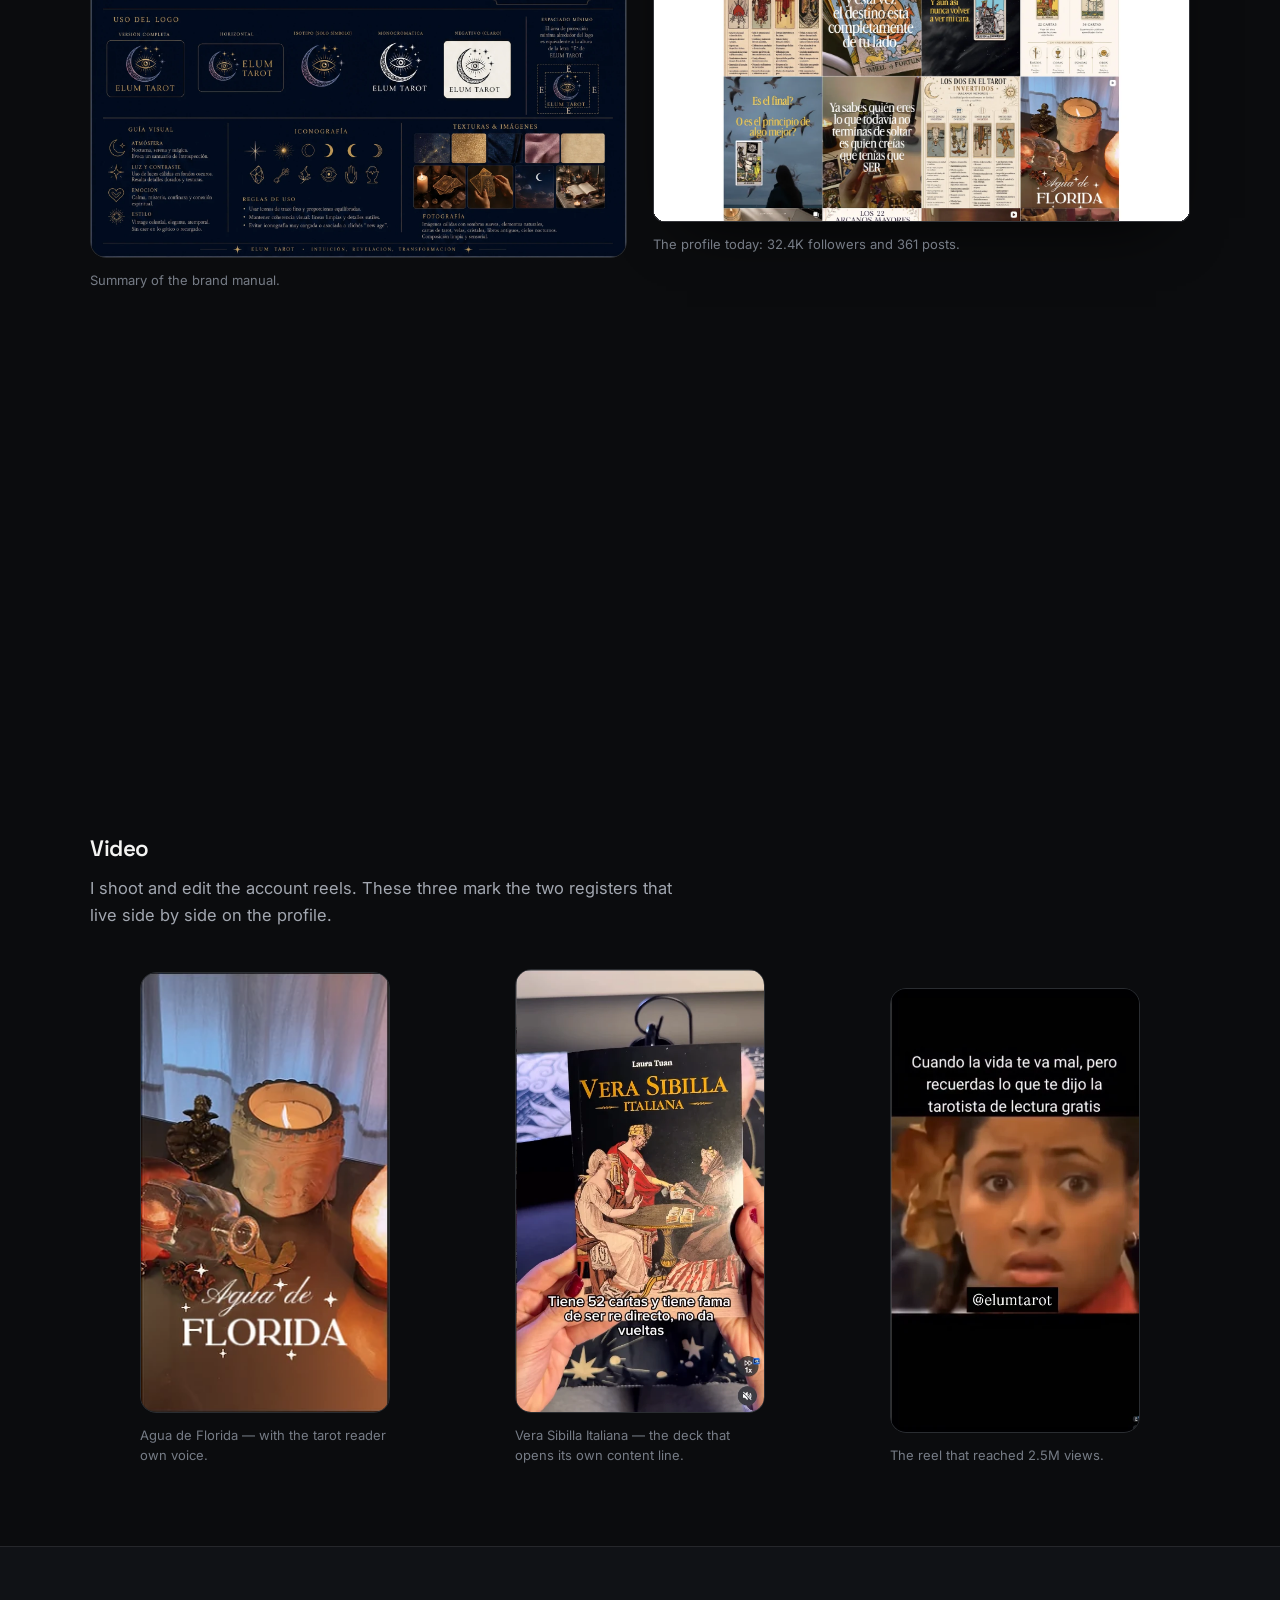
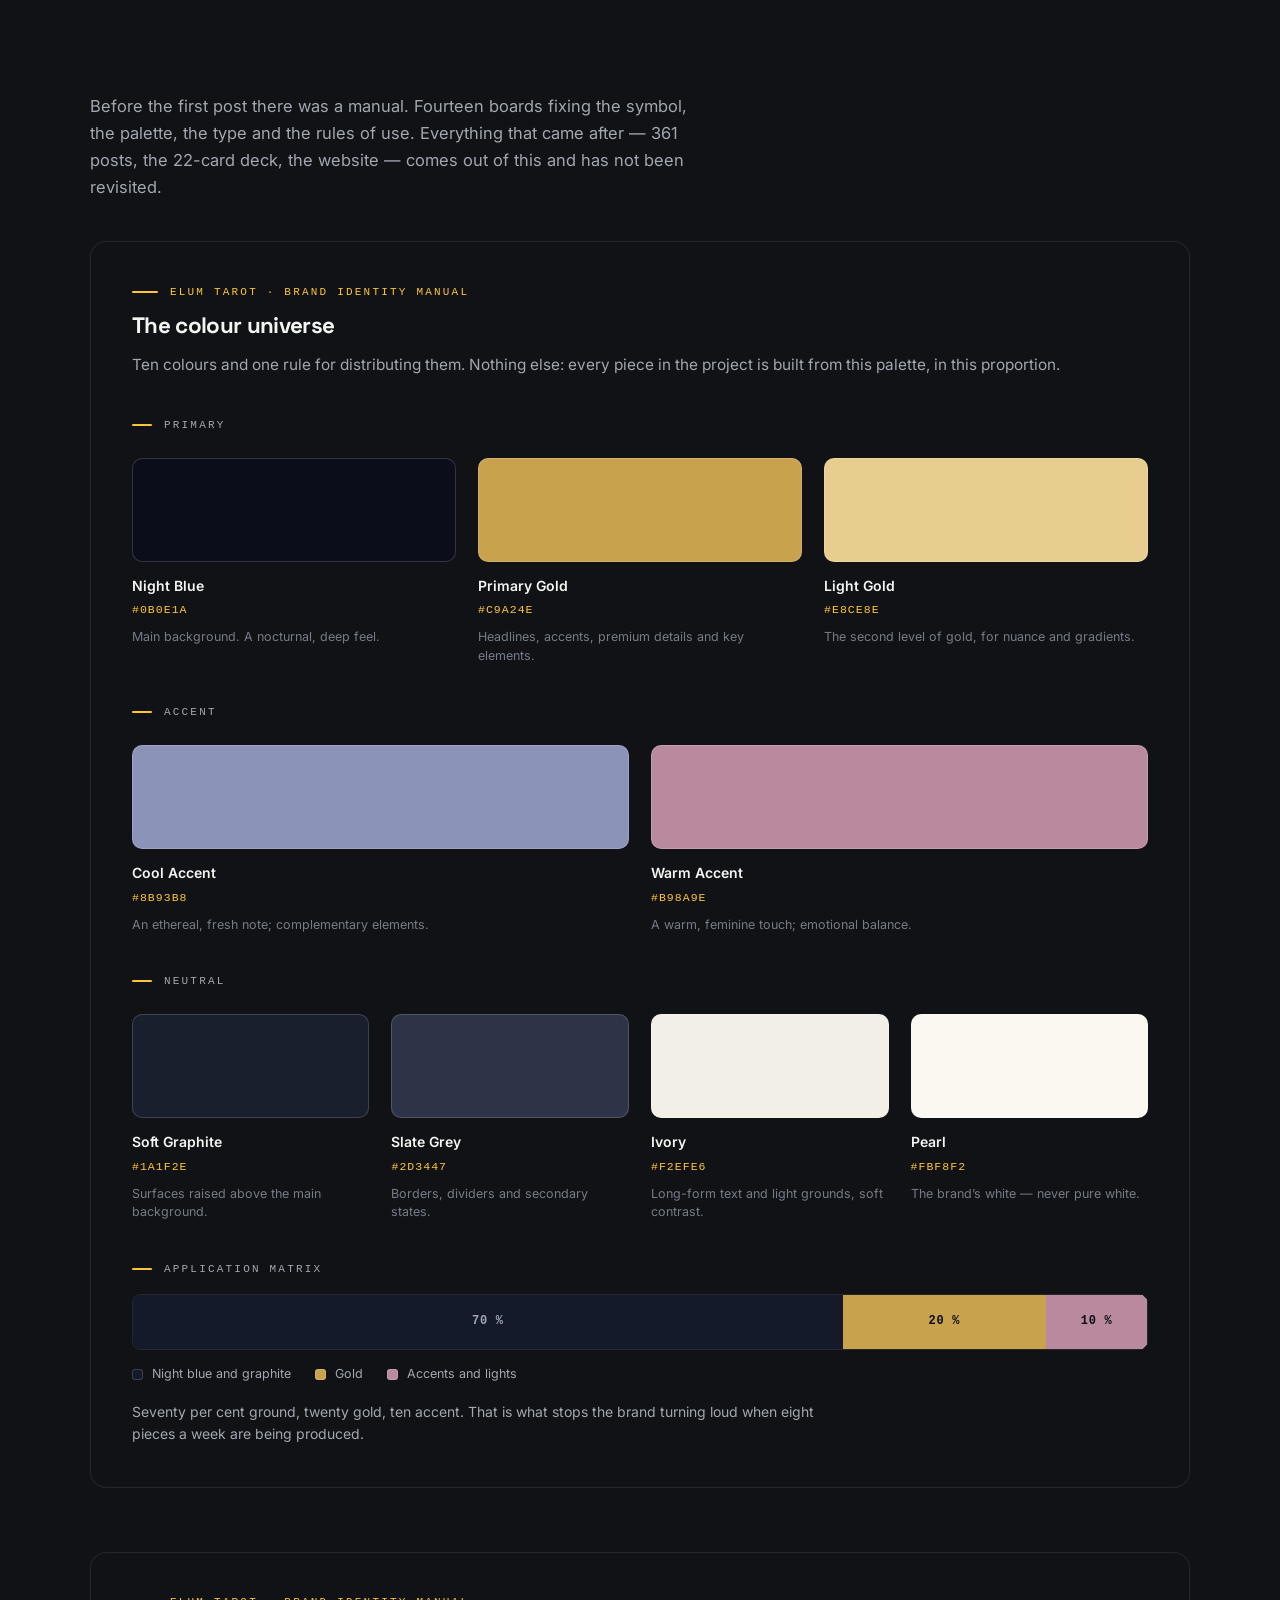
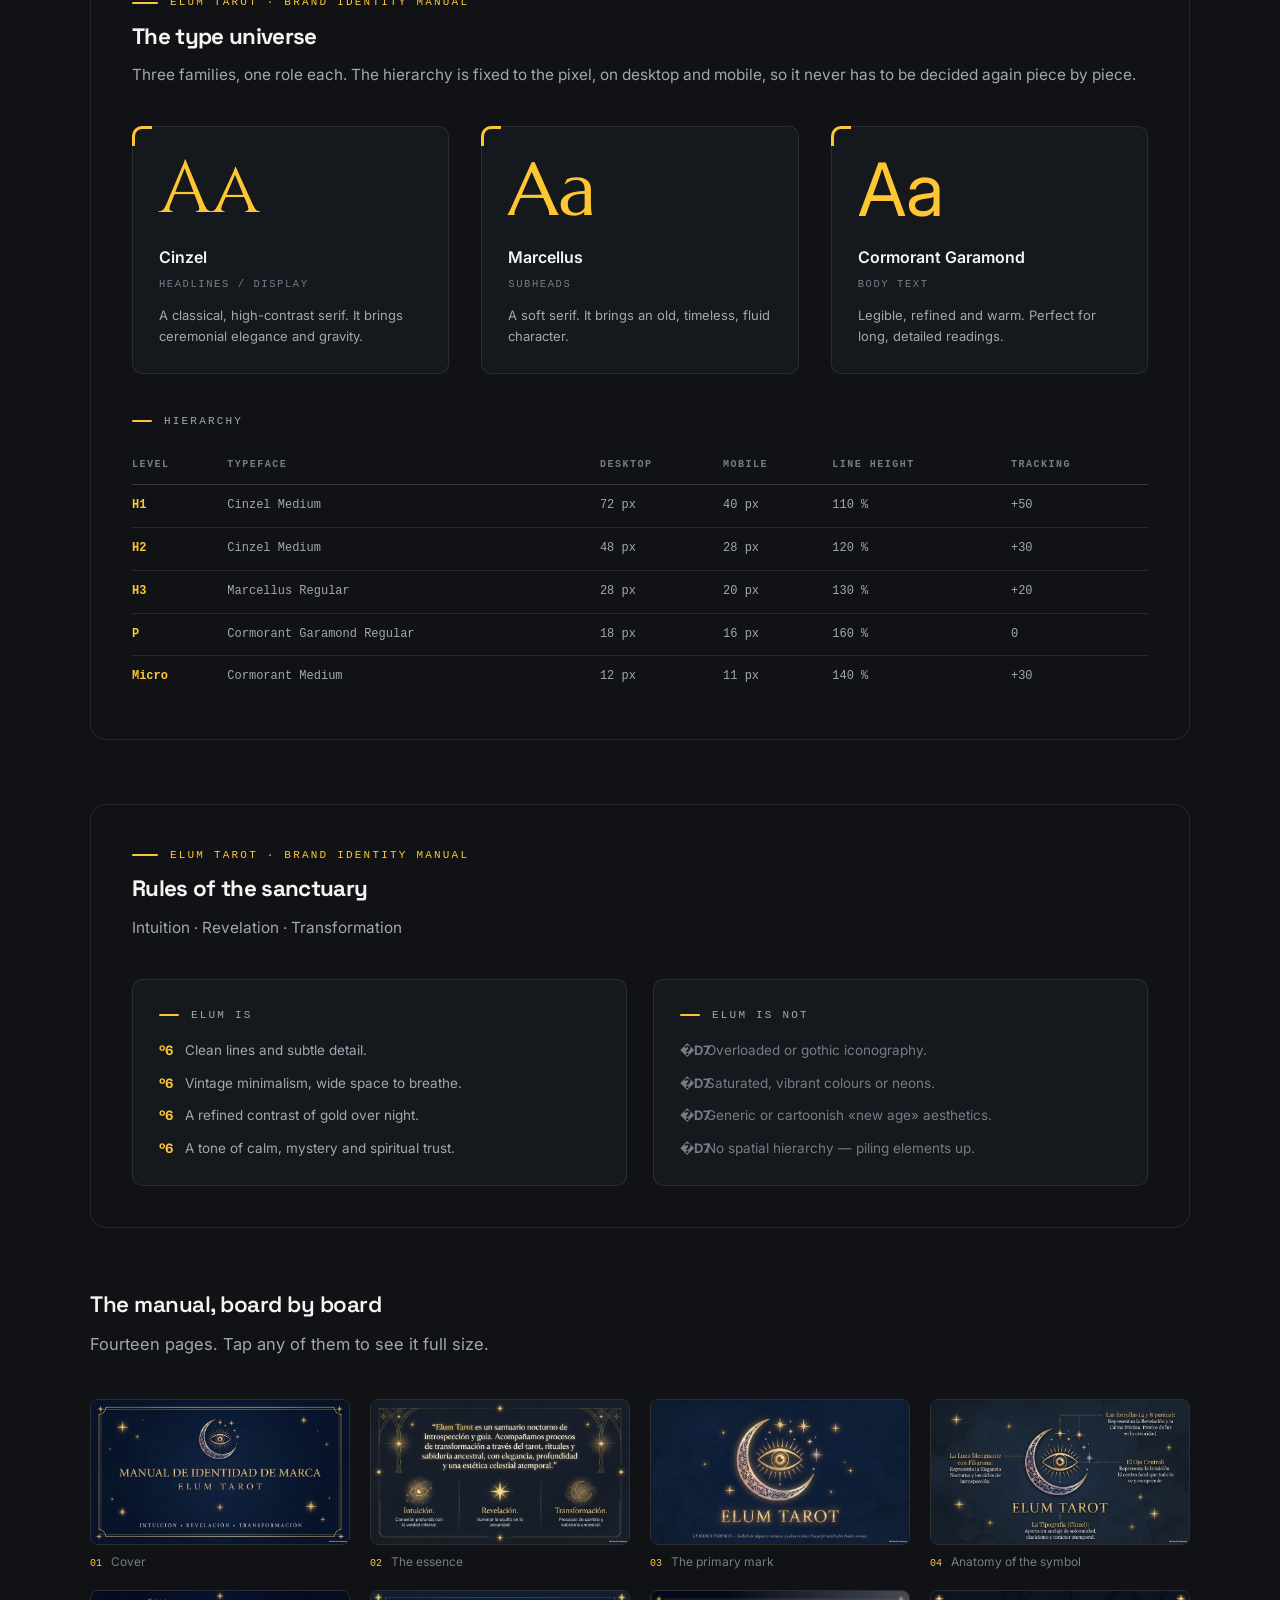
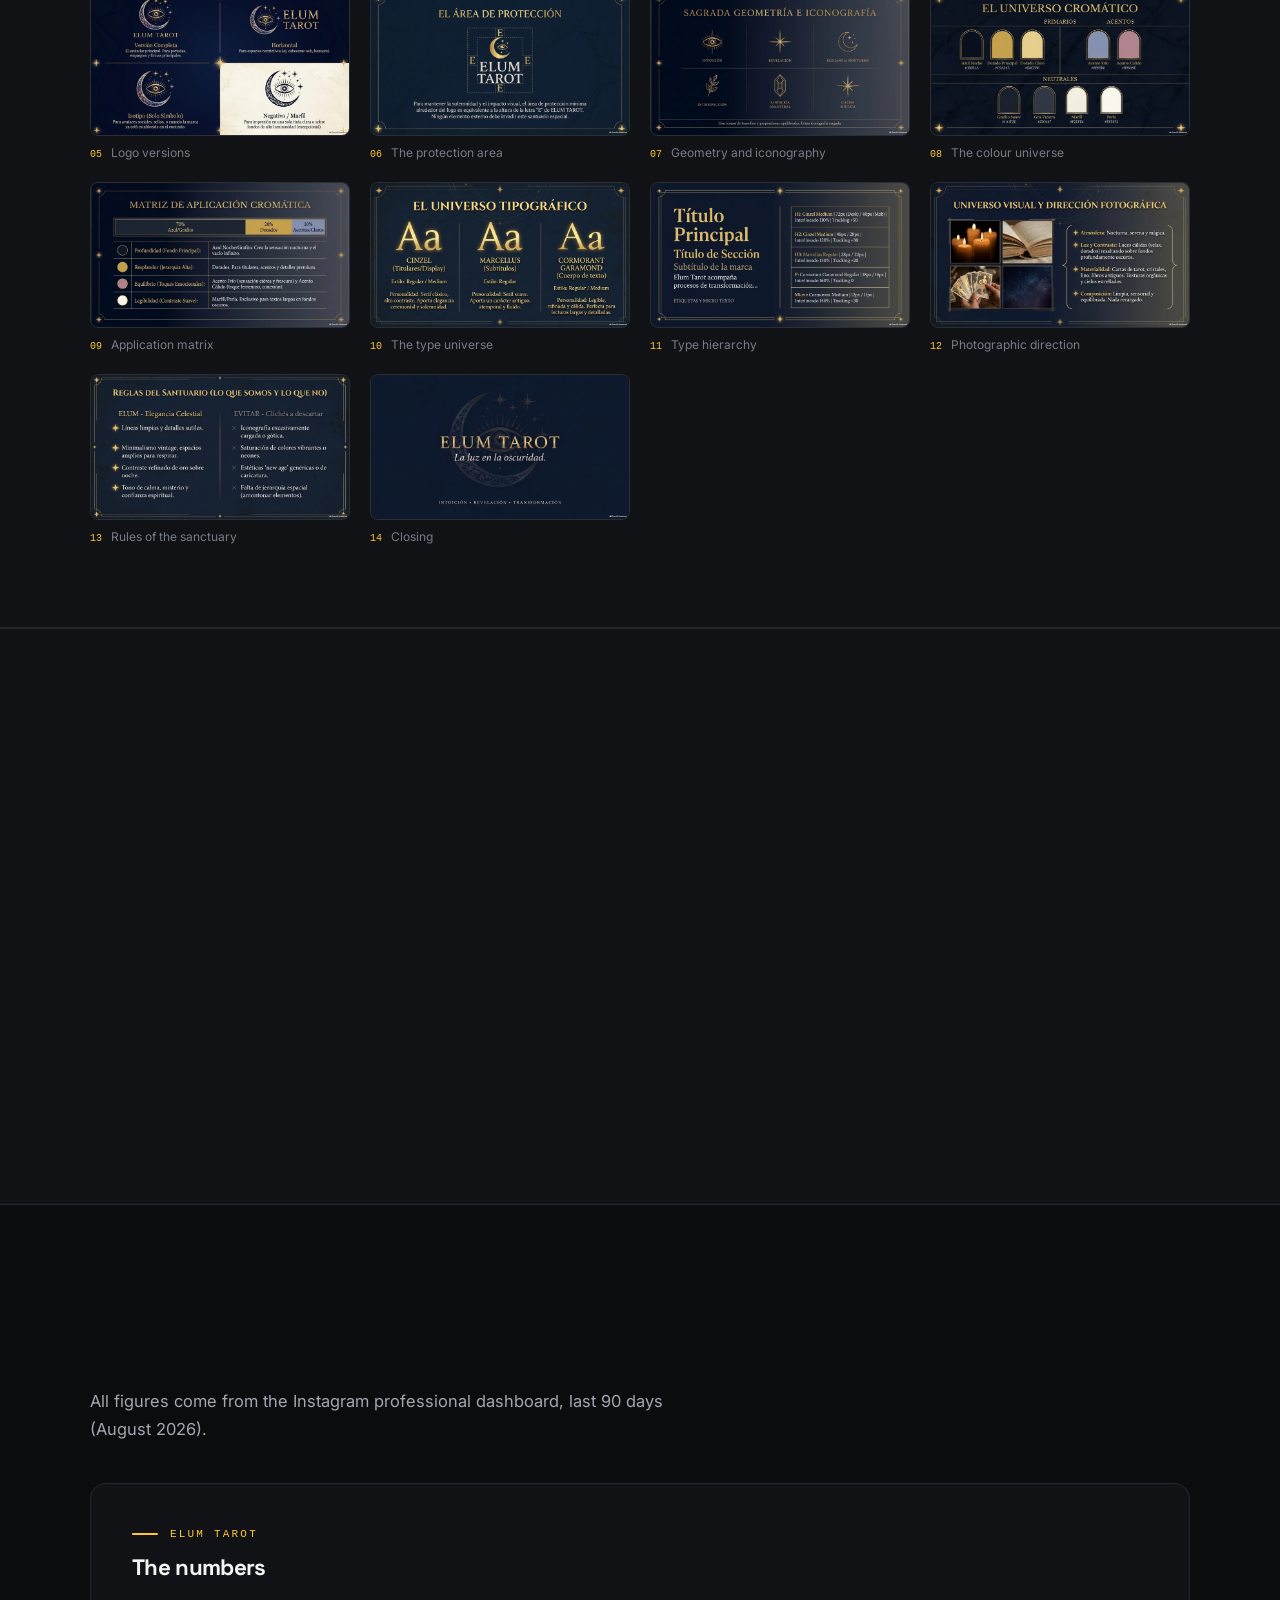
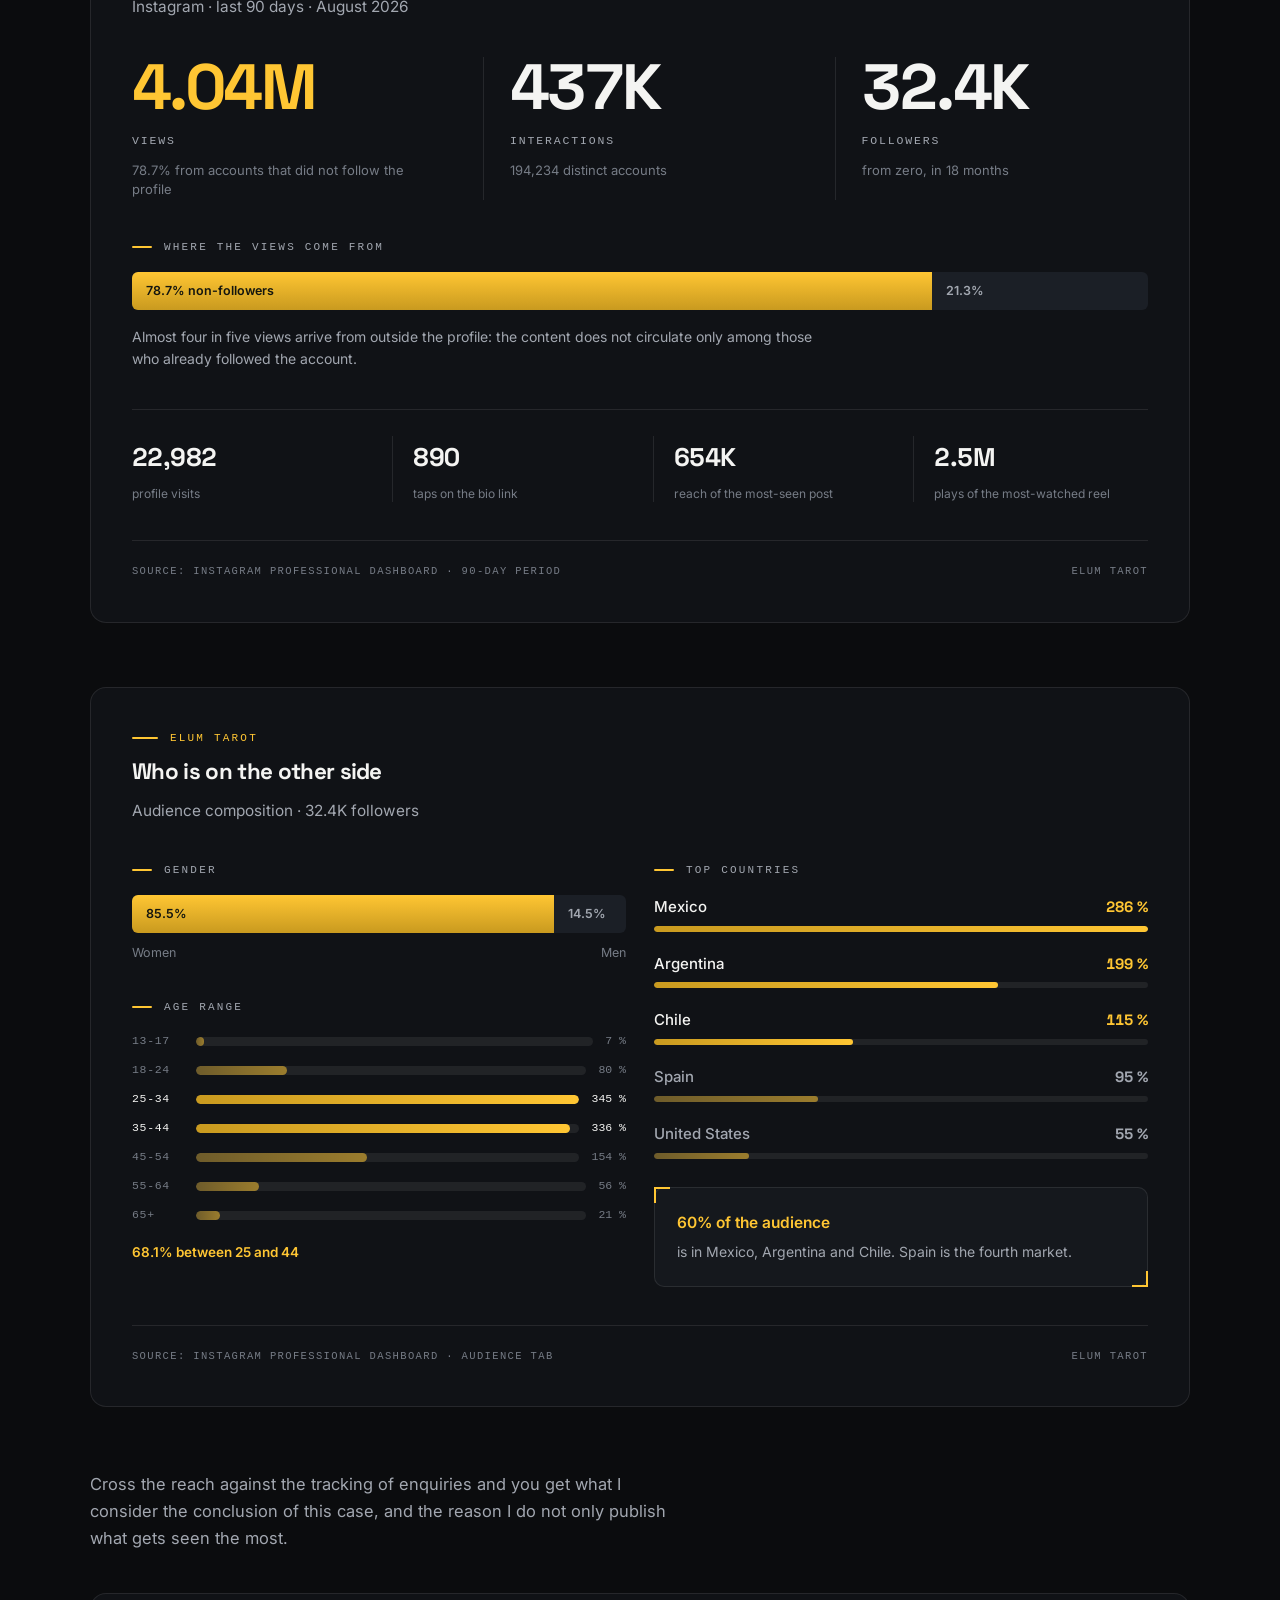
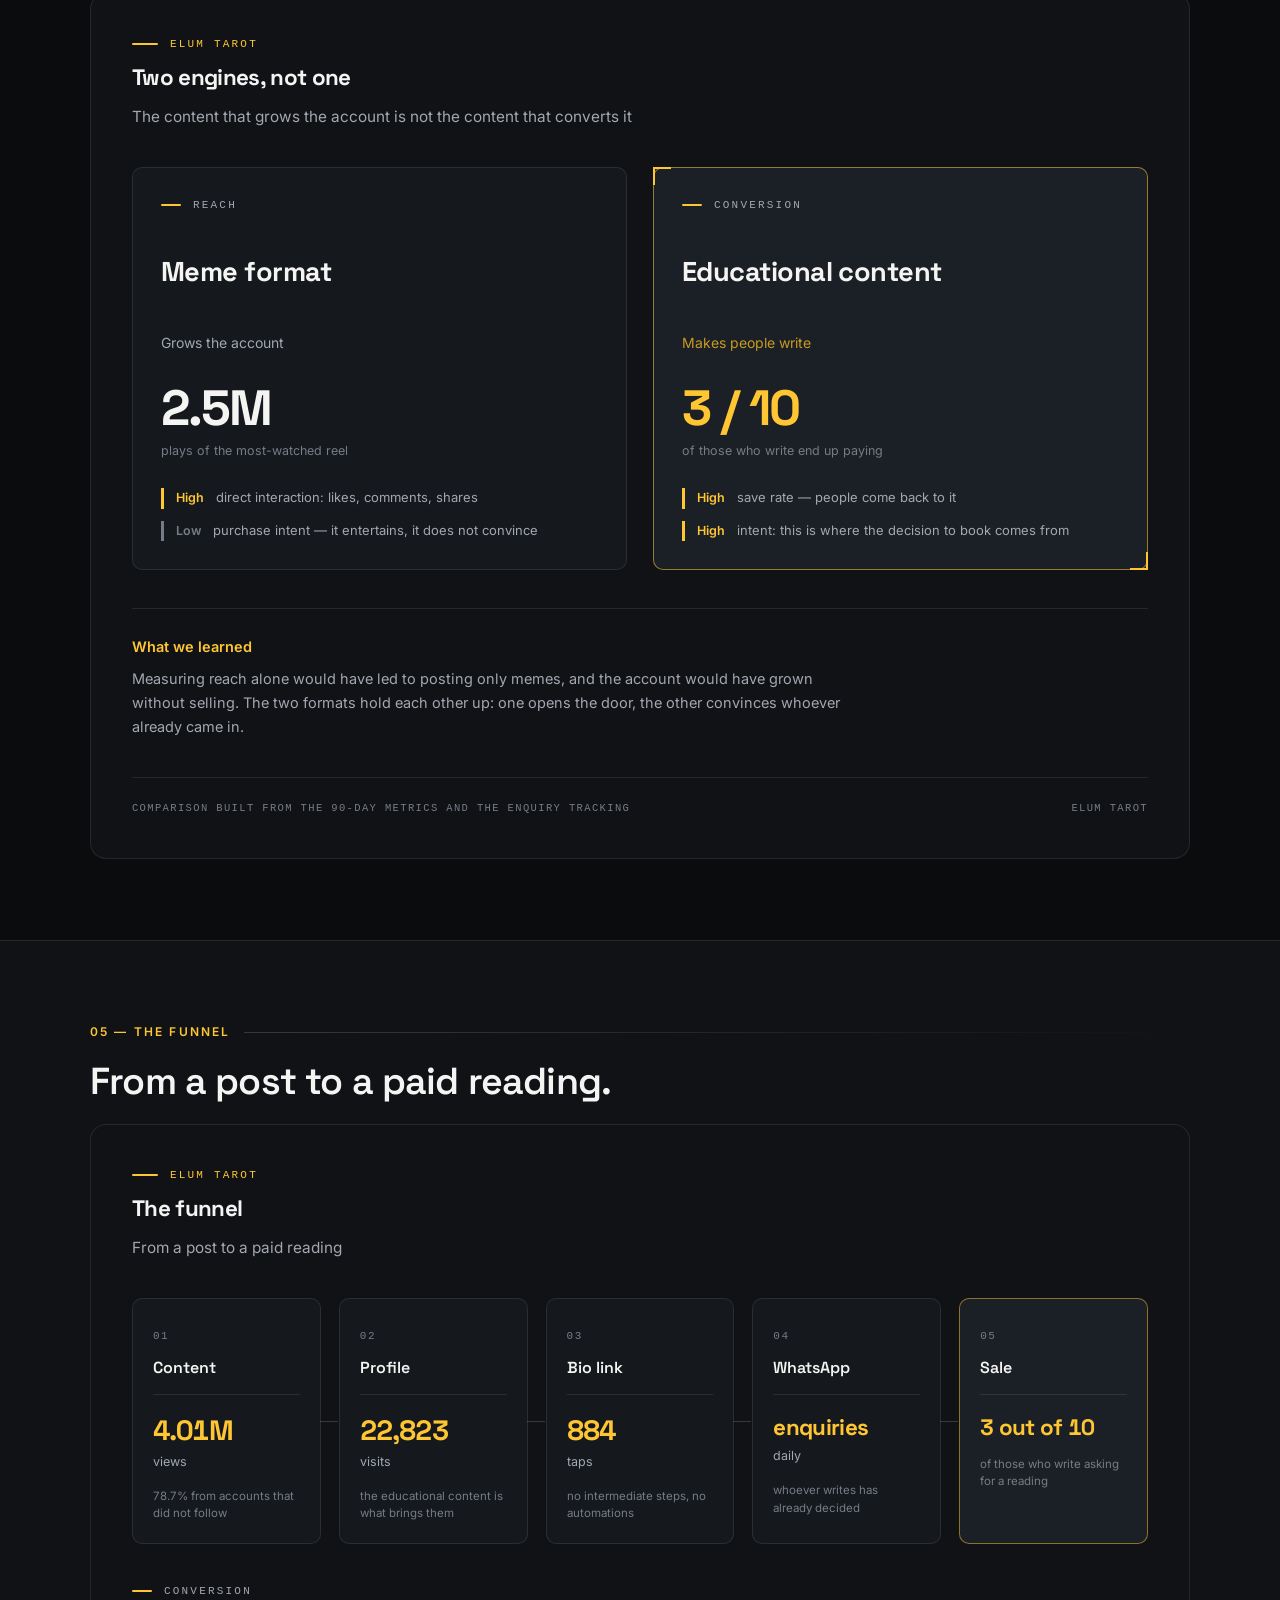
==== commit 362e5fef: "Añade el caso Exhanto & XHNT Records y reordena el portafolio - exhanto.html: dirección de arte, las" ====
--- a/elum.html
+++ b/elum.html
@@ -25,7 +25,7 @@
 <link href="https://fonts.googleapis.com/css2?family=Inter:wght@400;500;600&family=Space+Grotesk:wght@400;500;600;700&display=swap" rel="stylesheet">
 <!-- las tres familias del manual de Elum: se cargan solo aqui, para el bloque de identidad -->
 <link href="https://fonts.googleapis.com/css2?family=Cinzel:wght@400;500&family=Marcellus&family=Cormorant+Garamond:wght@400;500&display=swap" rel="stylesheet">
-<link rel="stylesheet" href="assets/css/style.css?v=60">
+<link rel="stylesheet" href="assets/css/style.css?v=61">
 <script>document.documentElement.classList.add('js');</script>
 <script type="application/ld+json">
 {
@@ -1300,9 +1300,9 @@
   </div>
 </footer>
 
-<script src="assets/js/i18n.js?v=60"></script>
-<script src="assets/js/main.js?v=60"></script>
-<script src="assets/js/motion.js?v=60" defer></script>
-<script src="assets/js/asistente.js?v=60" defer></script>
+<script src="assets/js/i18n.js?v=61"></script>
+<script src="assets/js/main.js?v=61"></script>
+<script src="assets/js/motion.js?v=61" defer></script>
+<script src="assets/js/asistente.js?v=61" defer></script>
 </body>
 </html>
--- a/assets/css/style.css
+++ b/assets/css/style.css
@@ -2816,6 +2816,18 @@
 @media (max-width:520px){ .fig--wide2{grid-column:span 1} }
 
 .split{display:grid;grid-template-columns:minmax(0,1fr) minmax(0,1fr);gap:clamp(18px,3vw,36px);align-items:start}
+.tile--sq .tile-media img{aspect-ratio:1/1;object-position:center}
+
+/* caso Exhanto: los tonos de la marca y los textos de interfaz en monoespaciada */
+.ex-sig{display:flex;flex-wrap:wrap;gap:10px 14px;align-items:center}
+.ex-sig span{
+  font:600 11px/1 ui-monospace,SFMono-Regular,Menlo,Consolas,monospace;letter-spacing:.14em;text-transform:uppercase;
+  padding:9px 12px;border:1px solid var(--line-strong);color:var(--text);
+}
+.ex-sig span.r{border-color:#c81e1e;color:#e04444}
+.ex-sig span.a{background:#a9fe92;border-color:#a9fe92;color:#0a0a0a}
+.ex-sig span.k{background:#c81e1e;border-color:#c81e1e;color:#f3f2ec}
+
 .split.gal-esc{margin-top:clamp(44px,6vw,72px)}
 .split h3{color:var(--text)}
 @media (max-width:900px){ .split{grid-template-columns:1fr} }
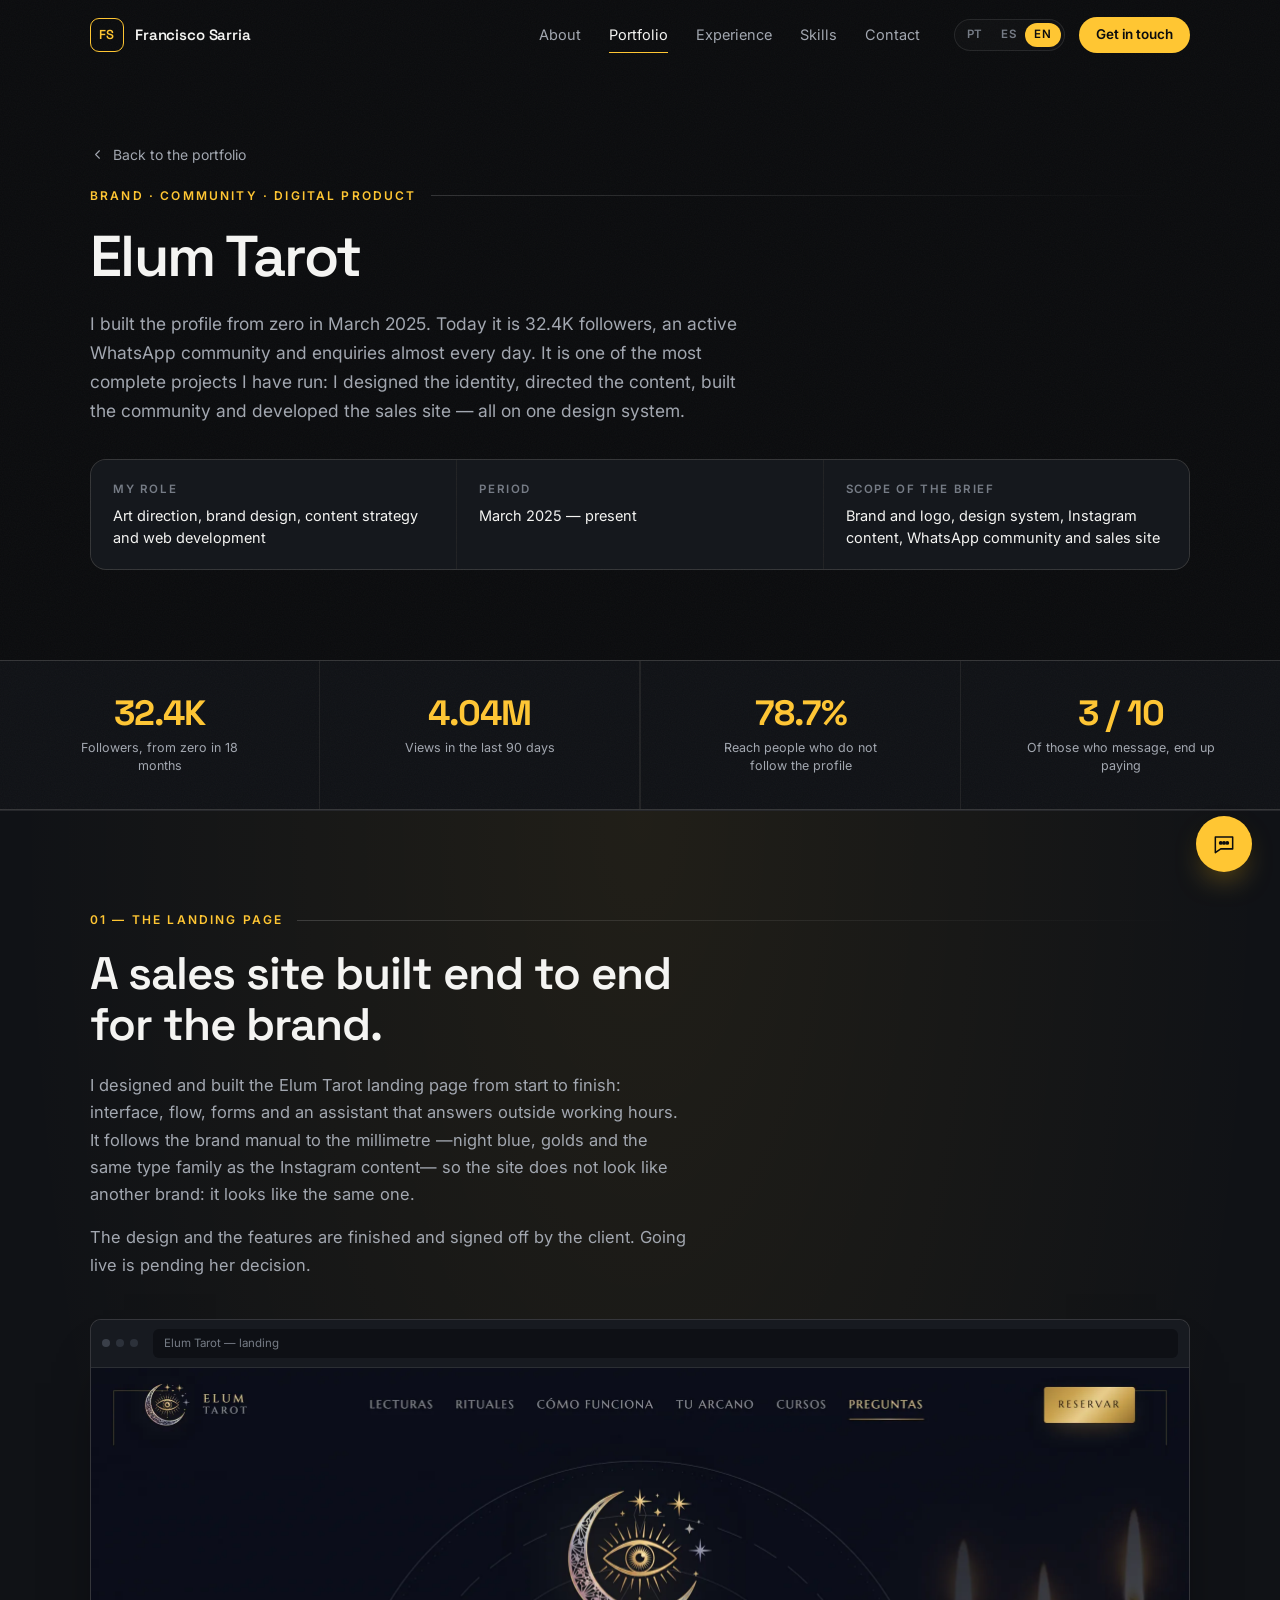
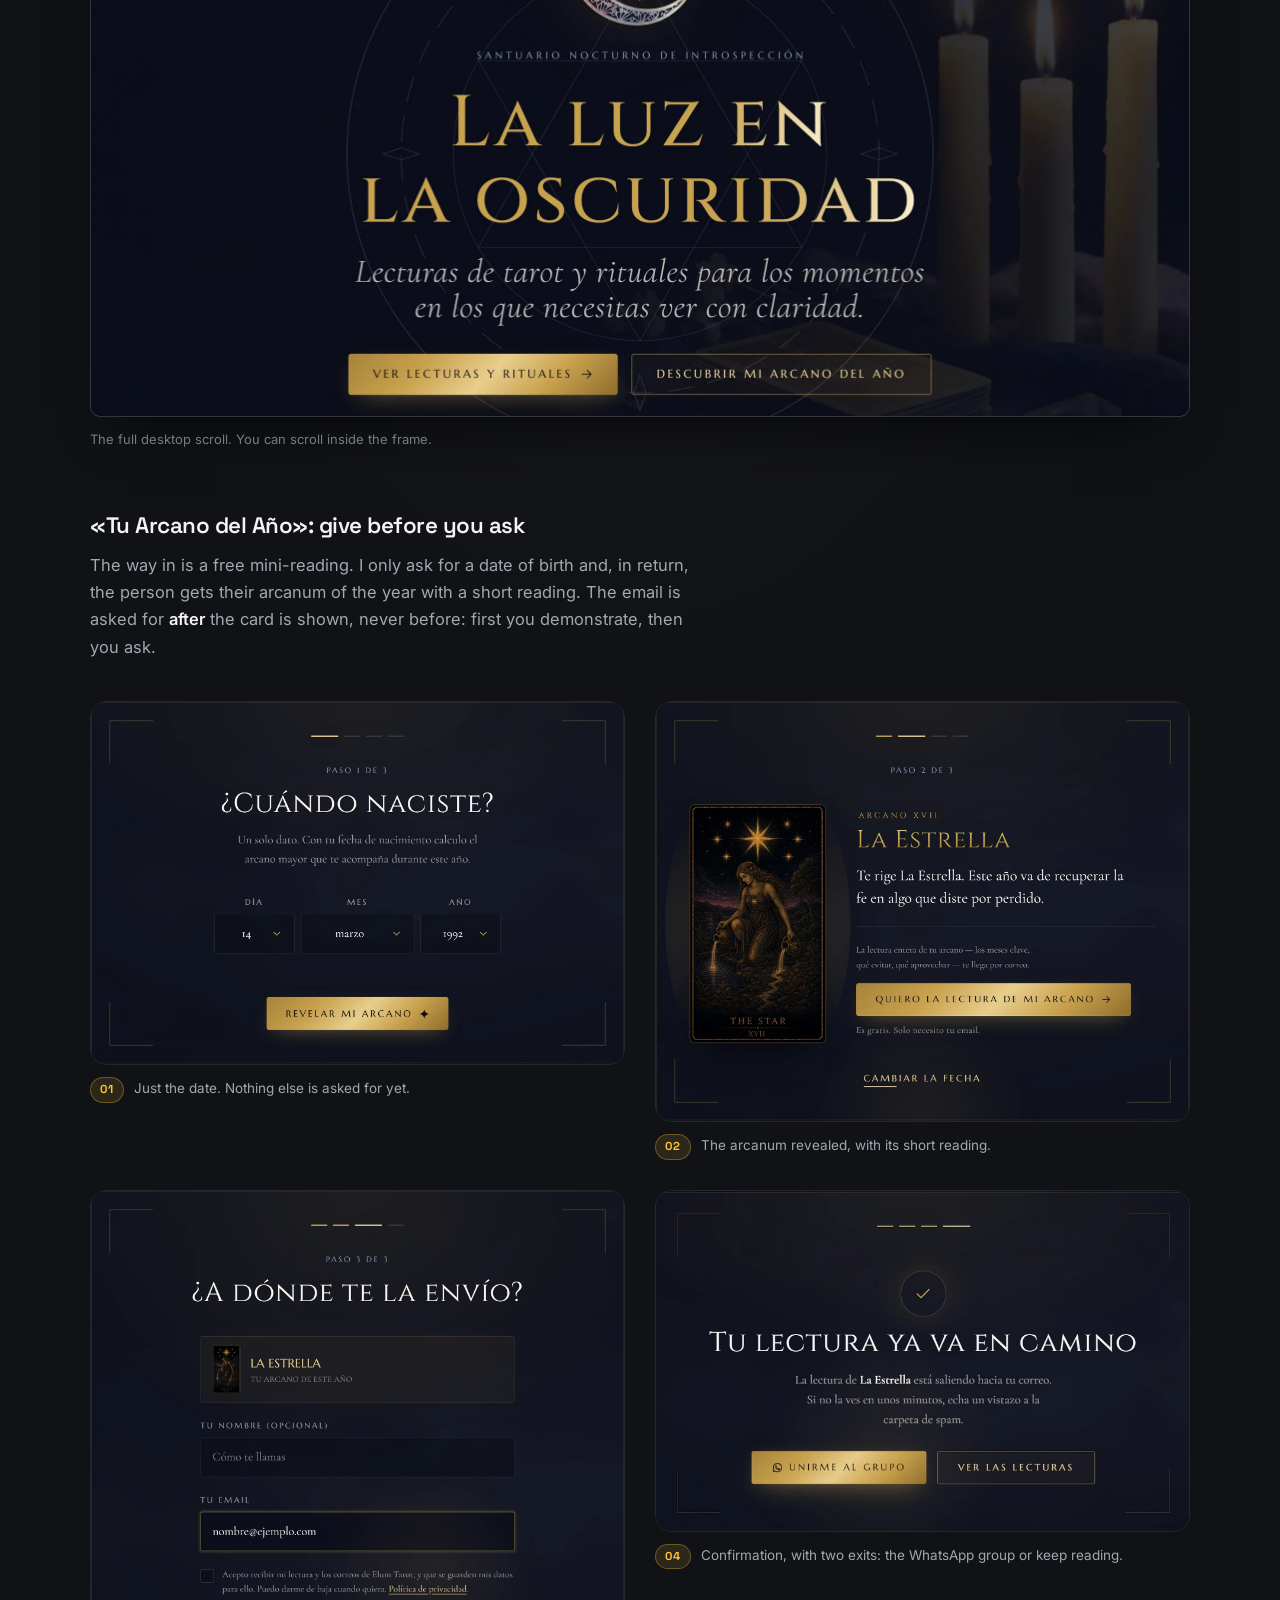
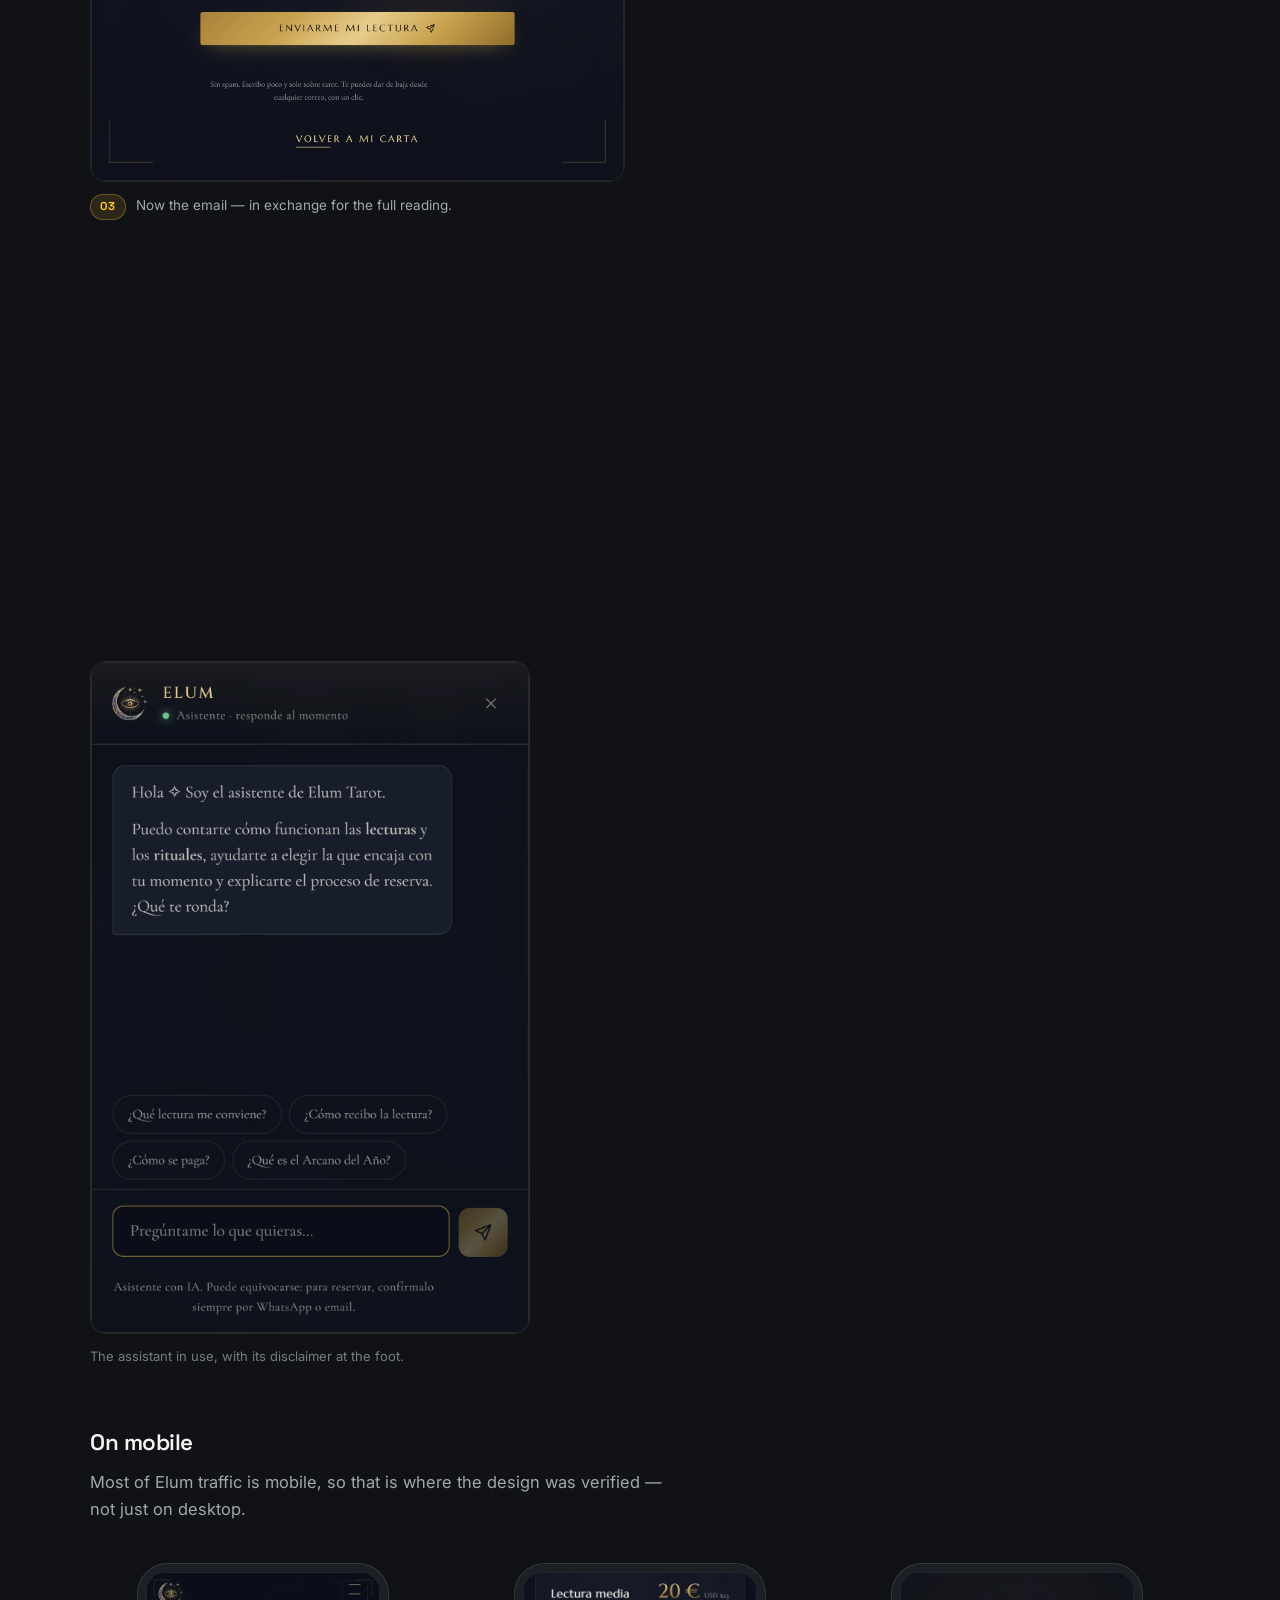
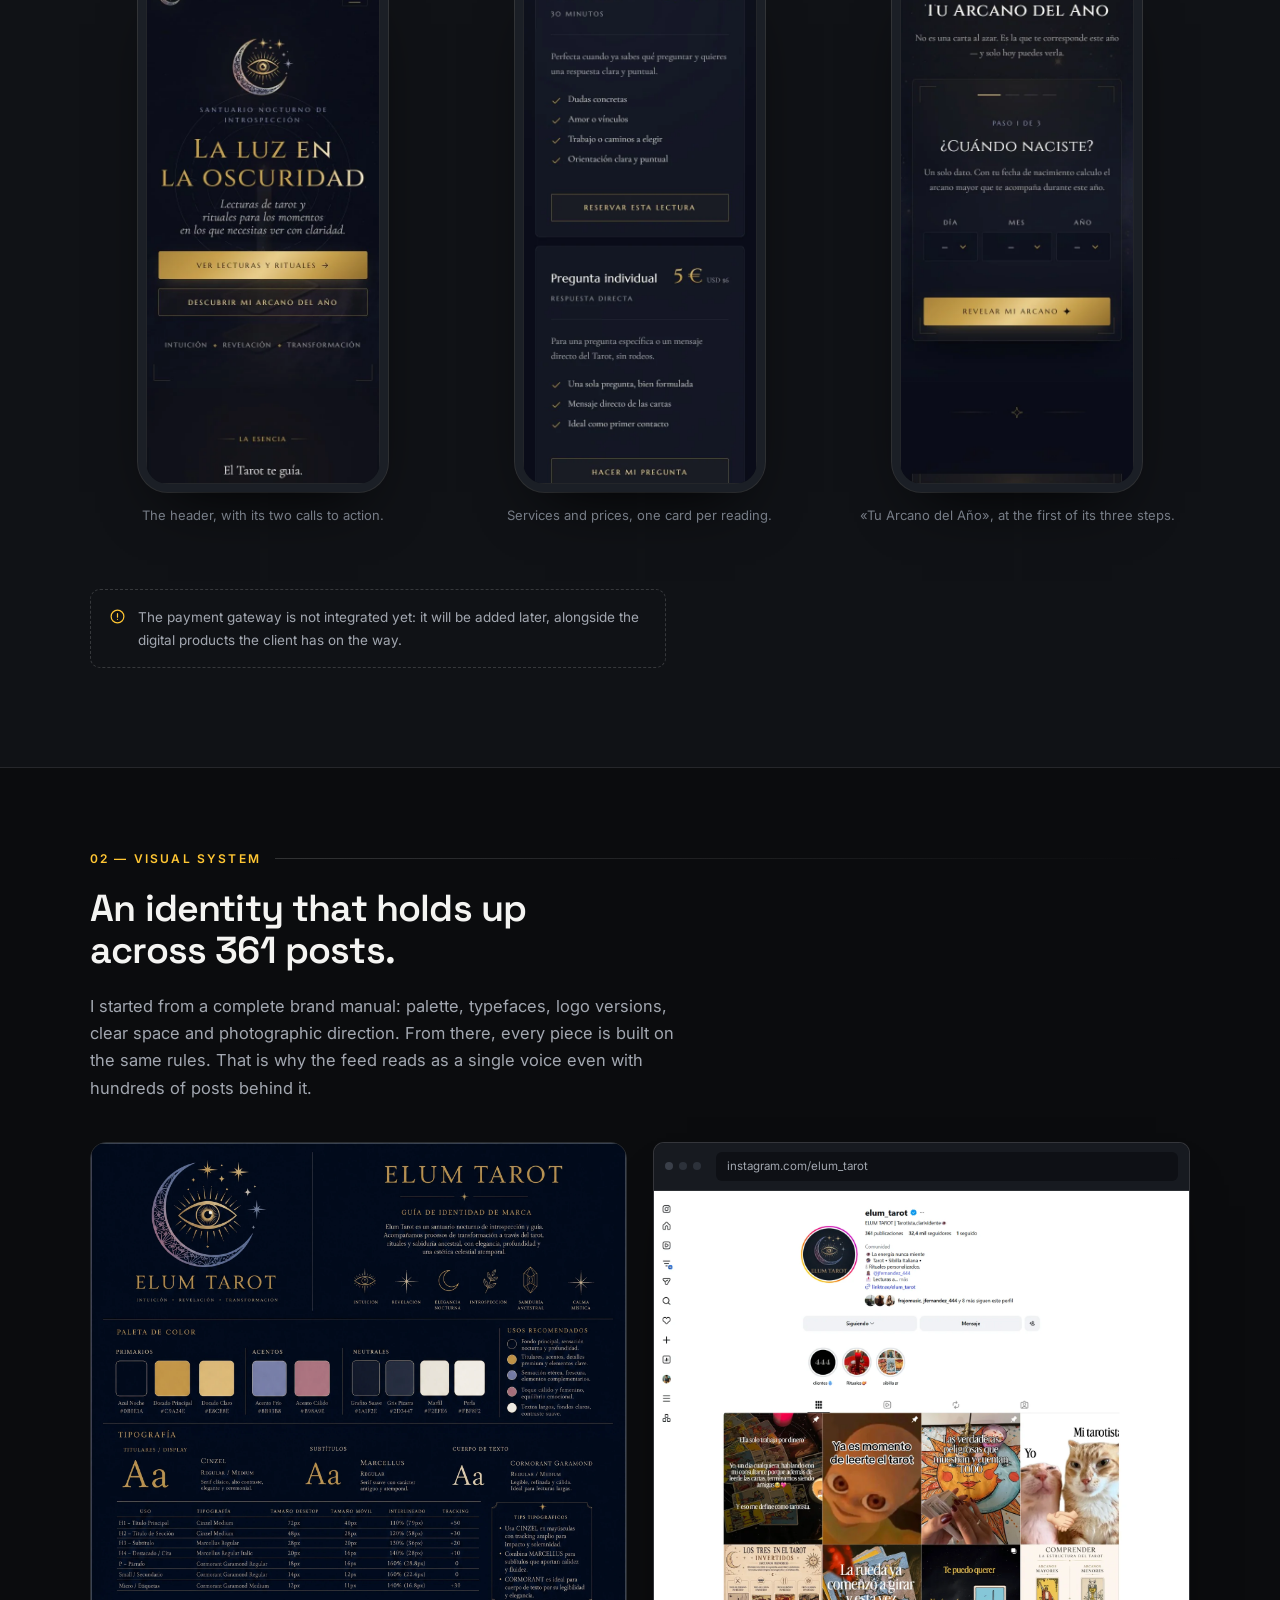
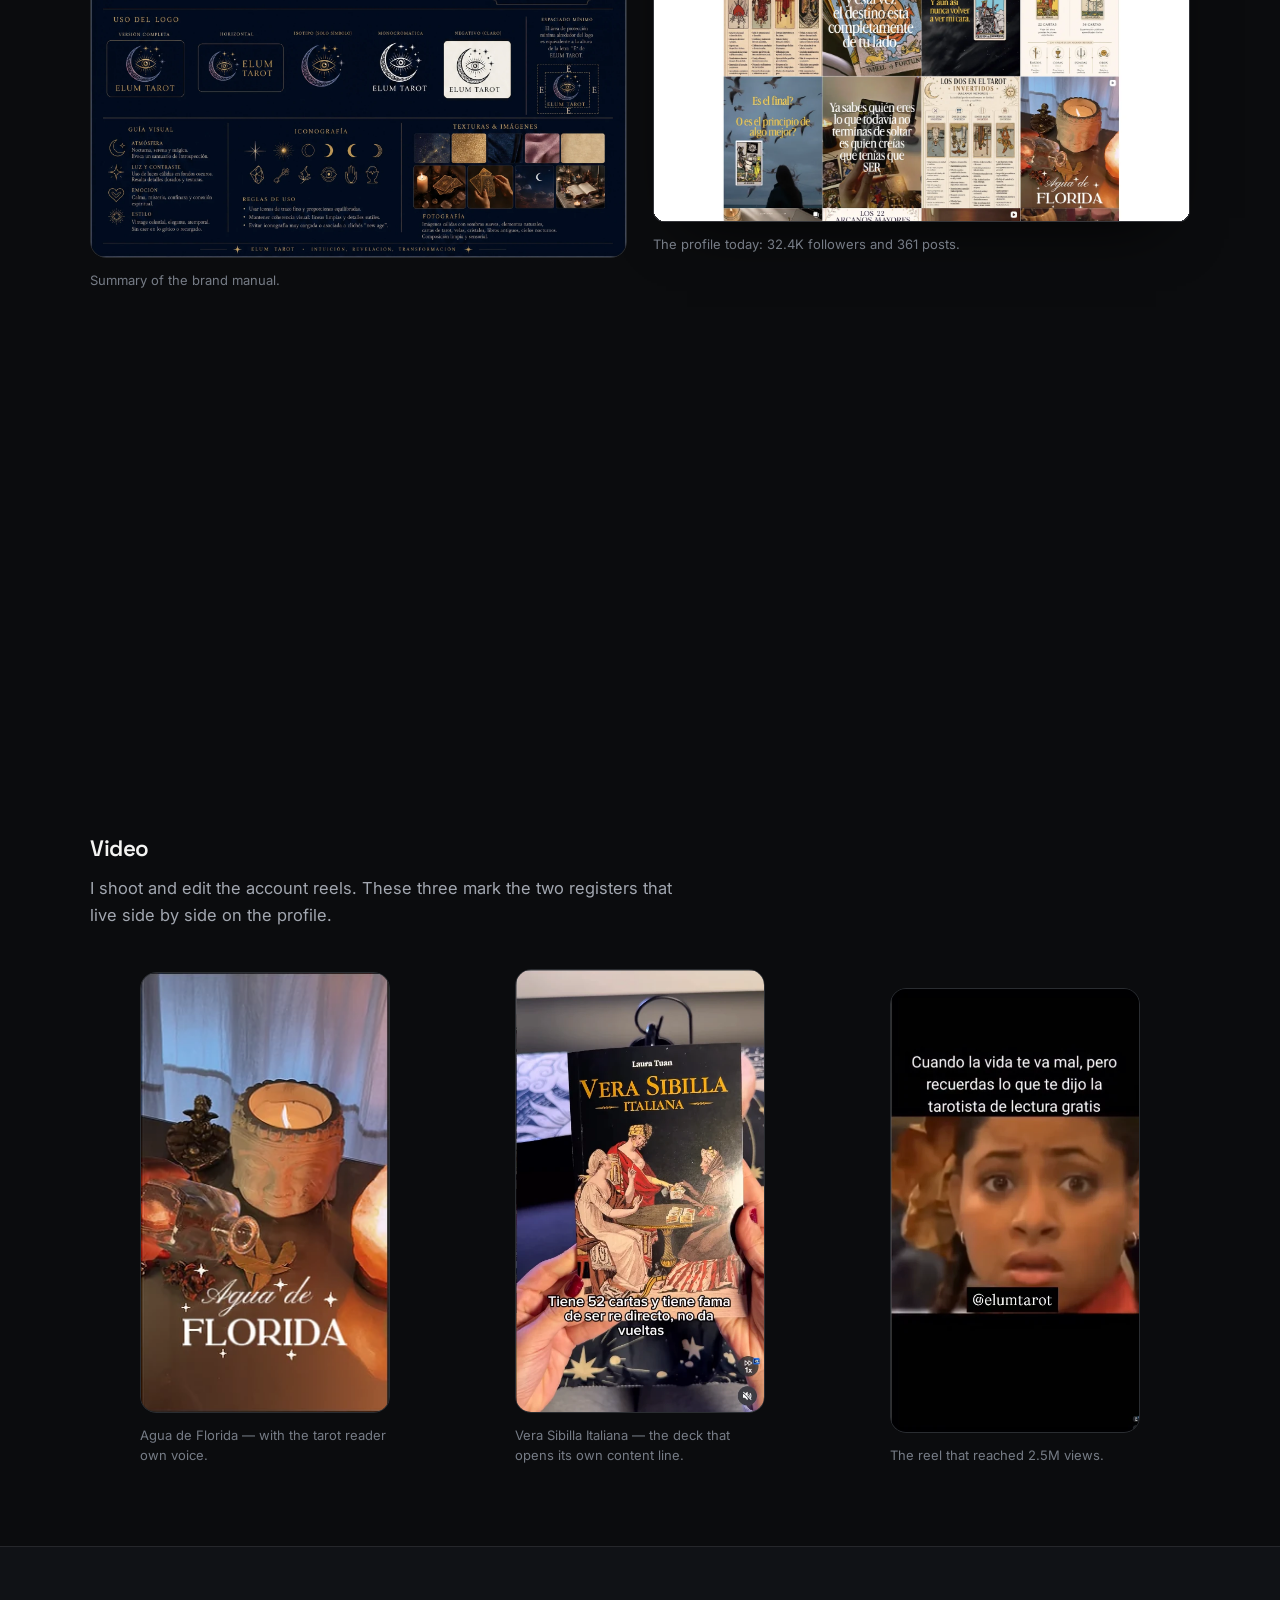
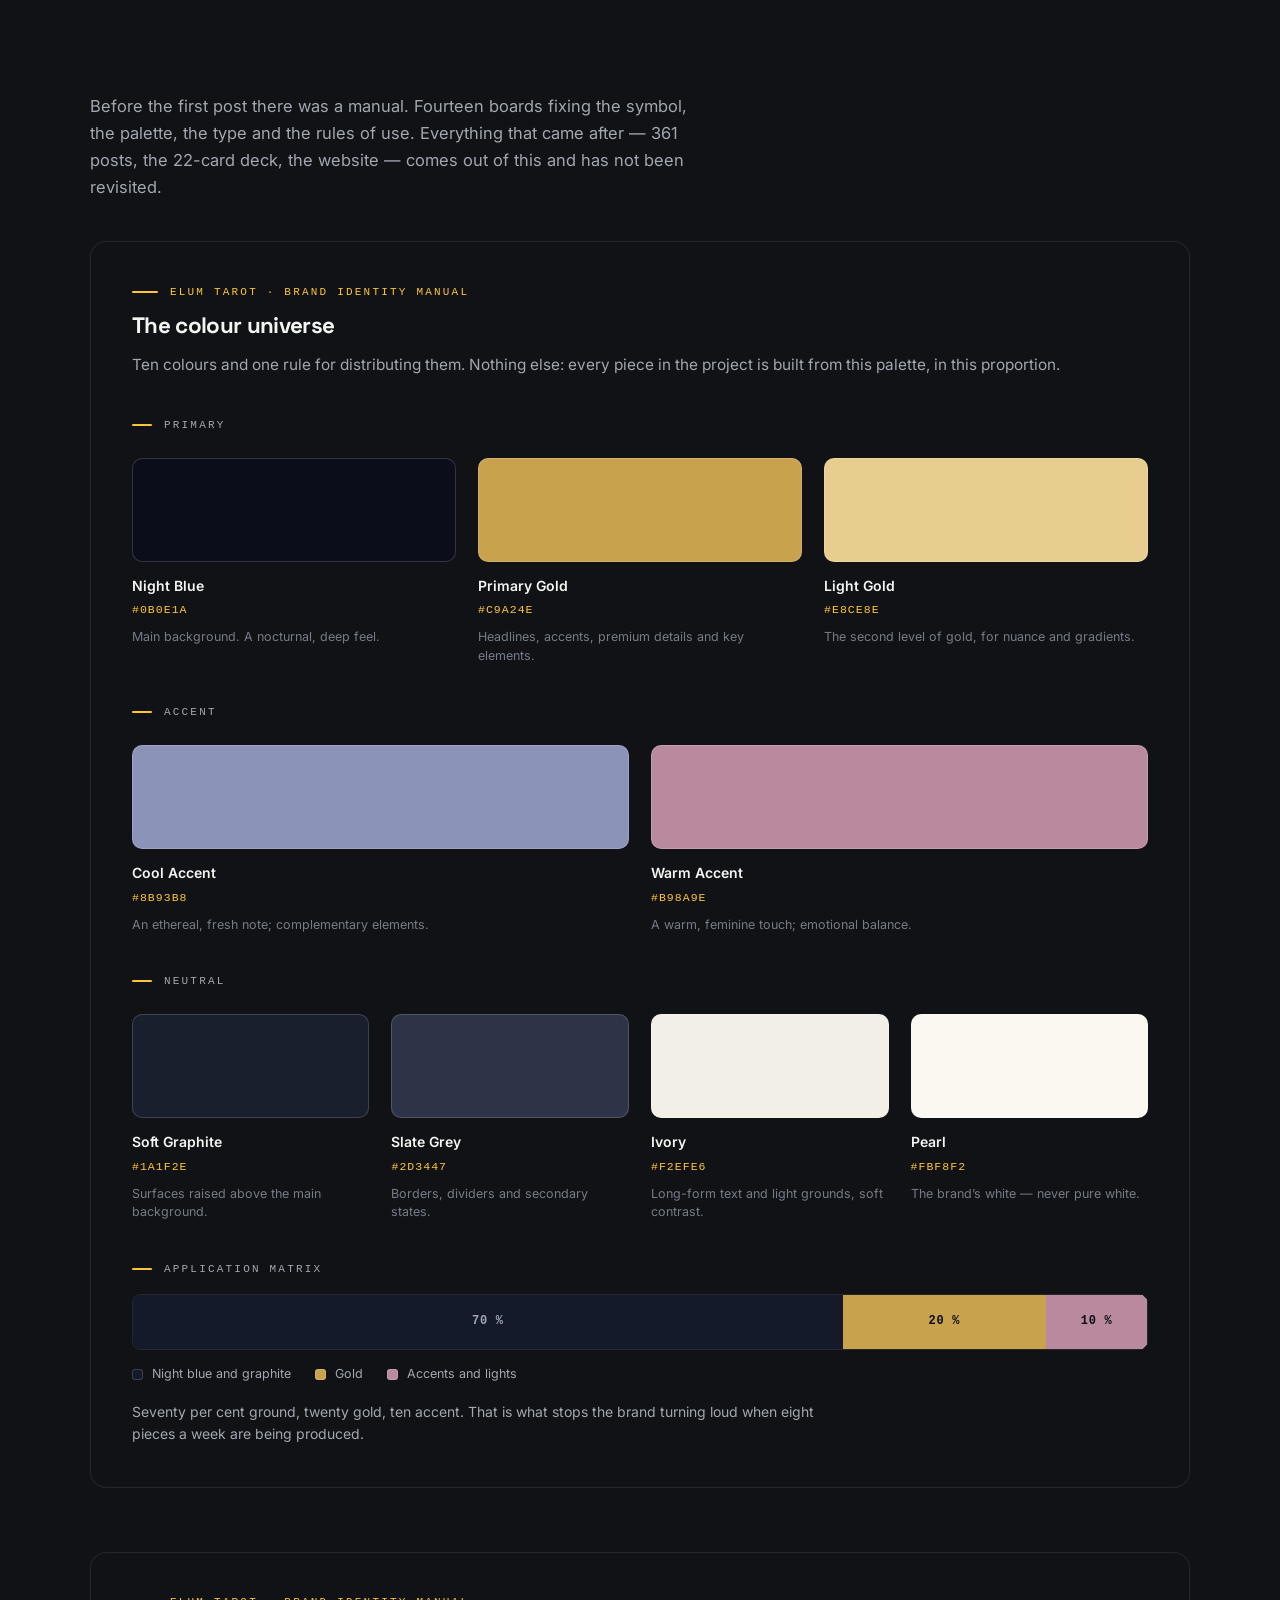
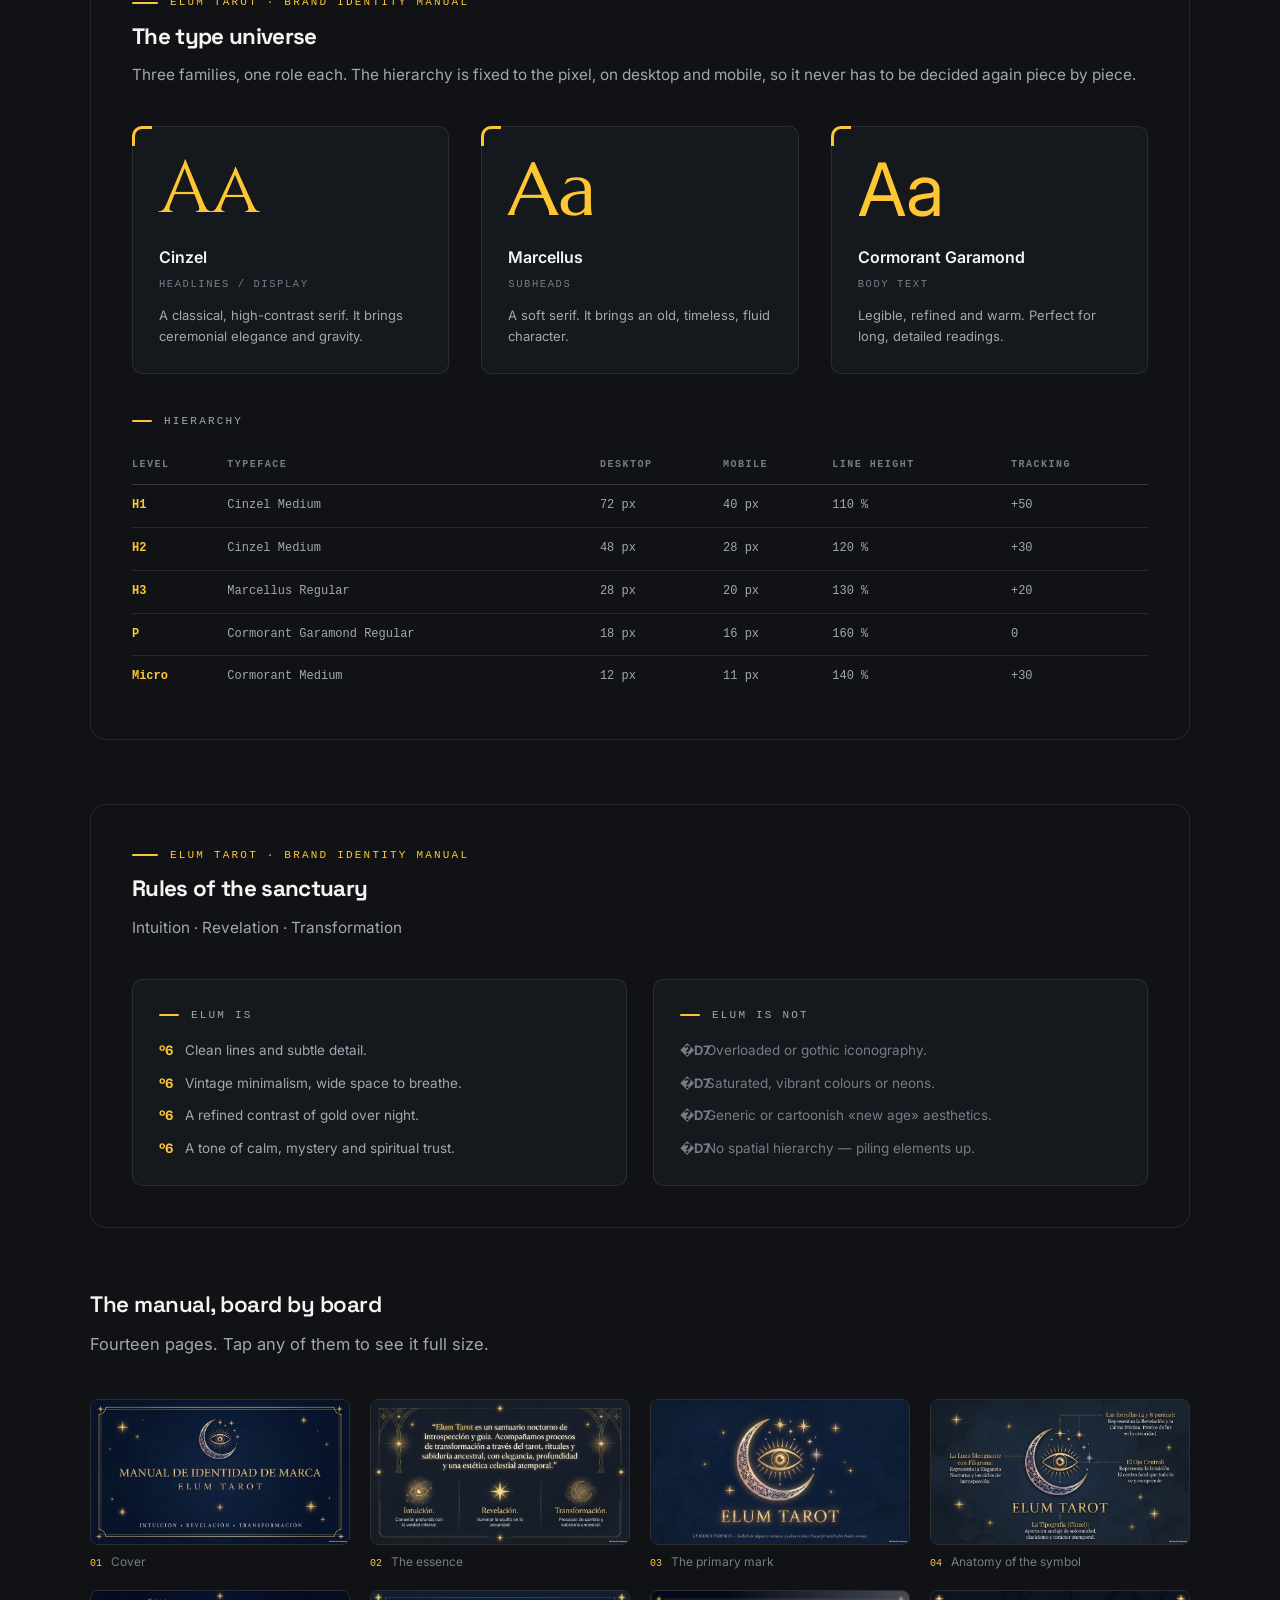
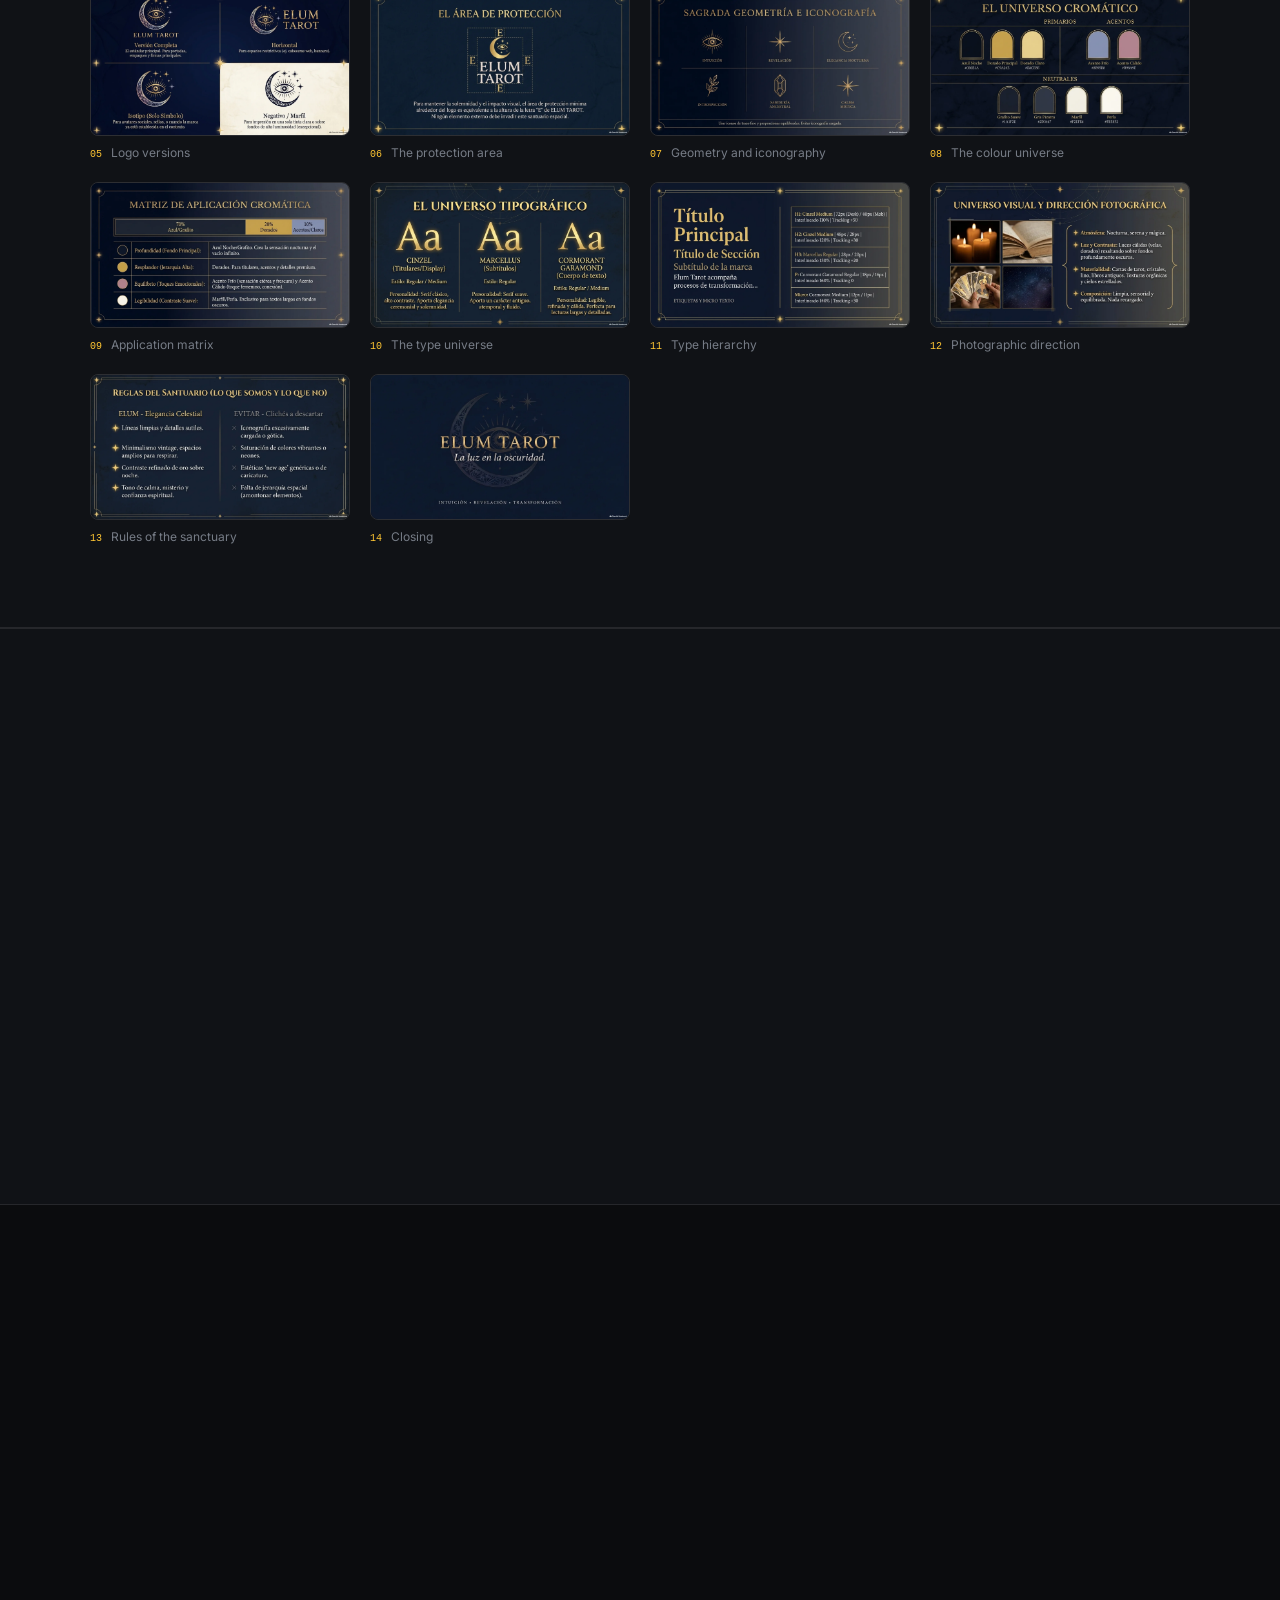
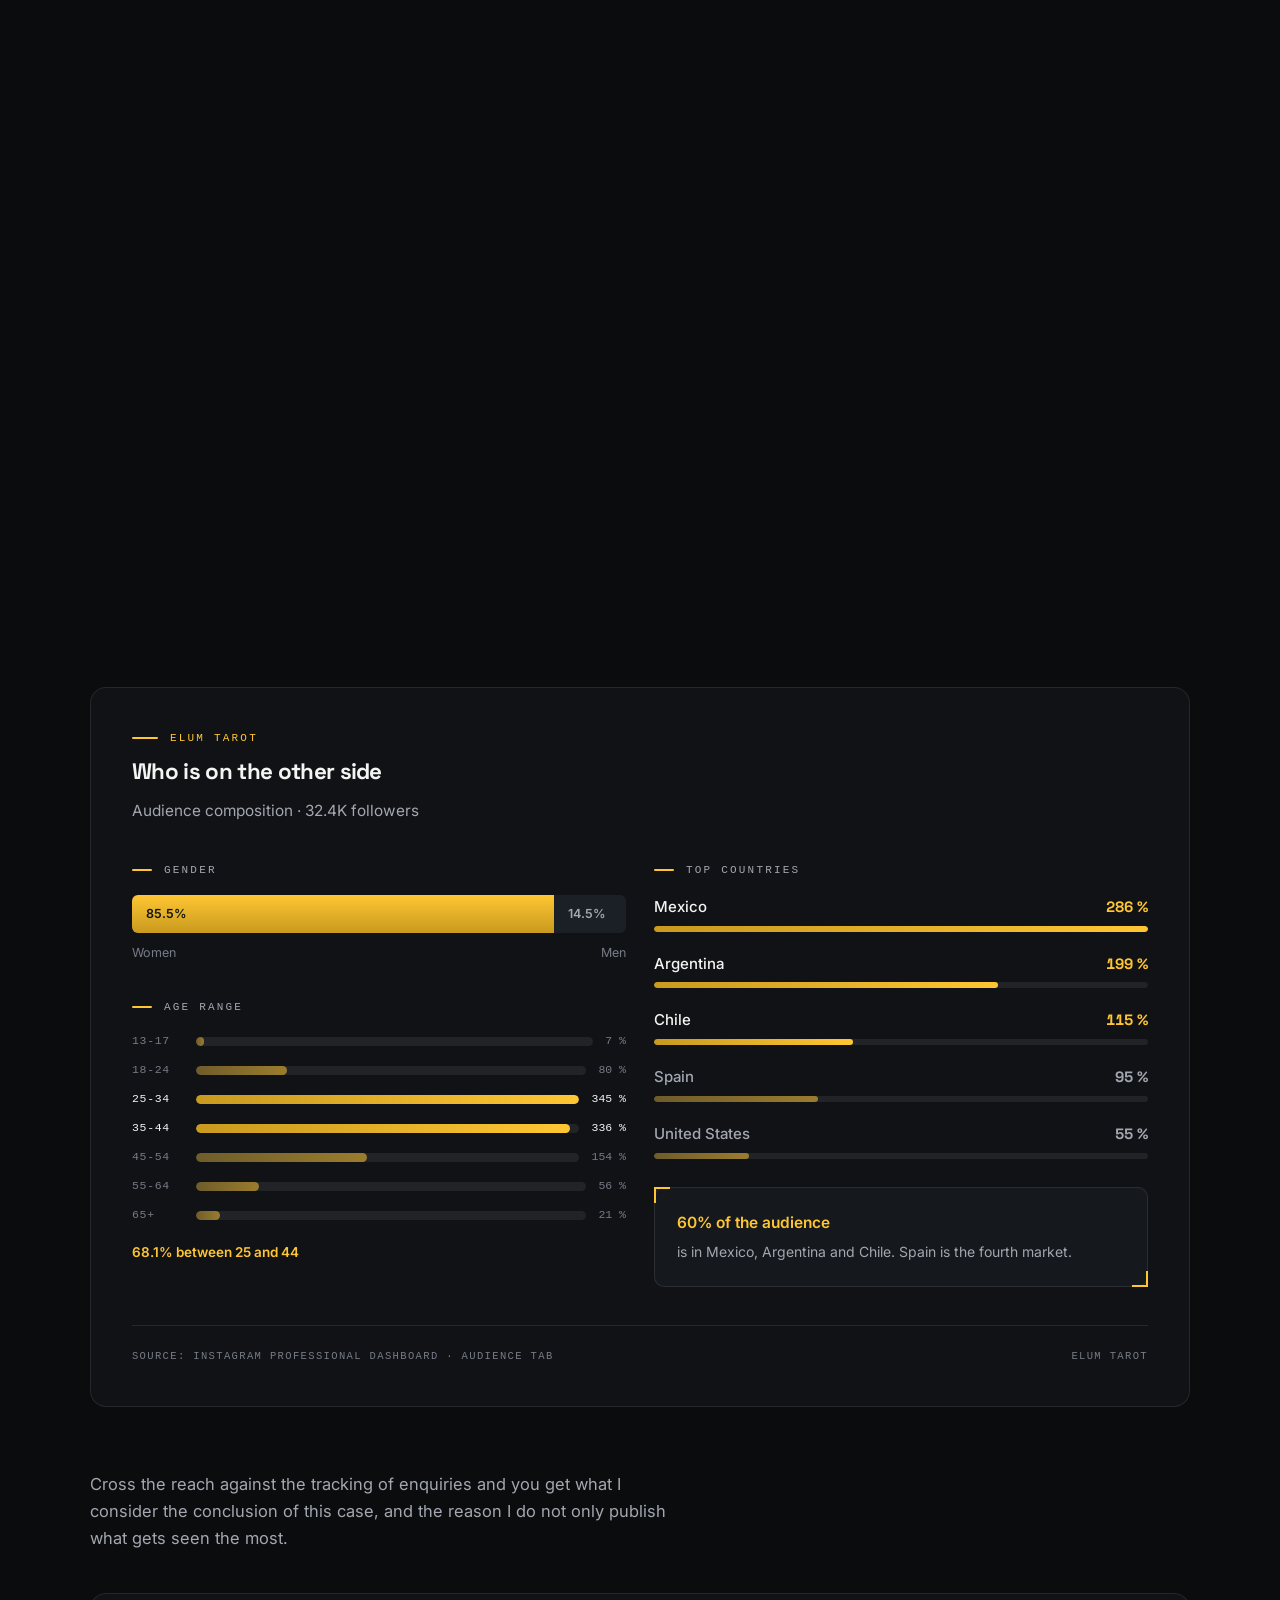
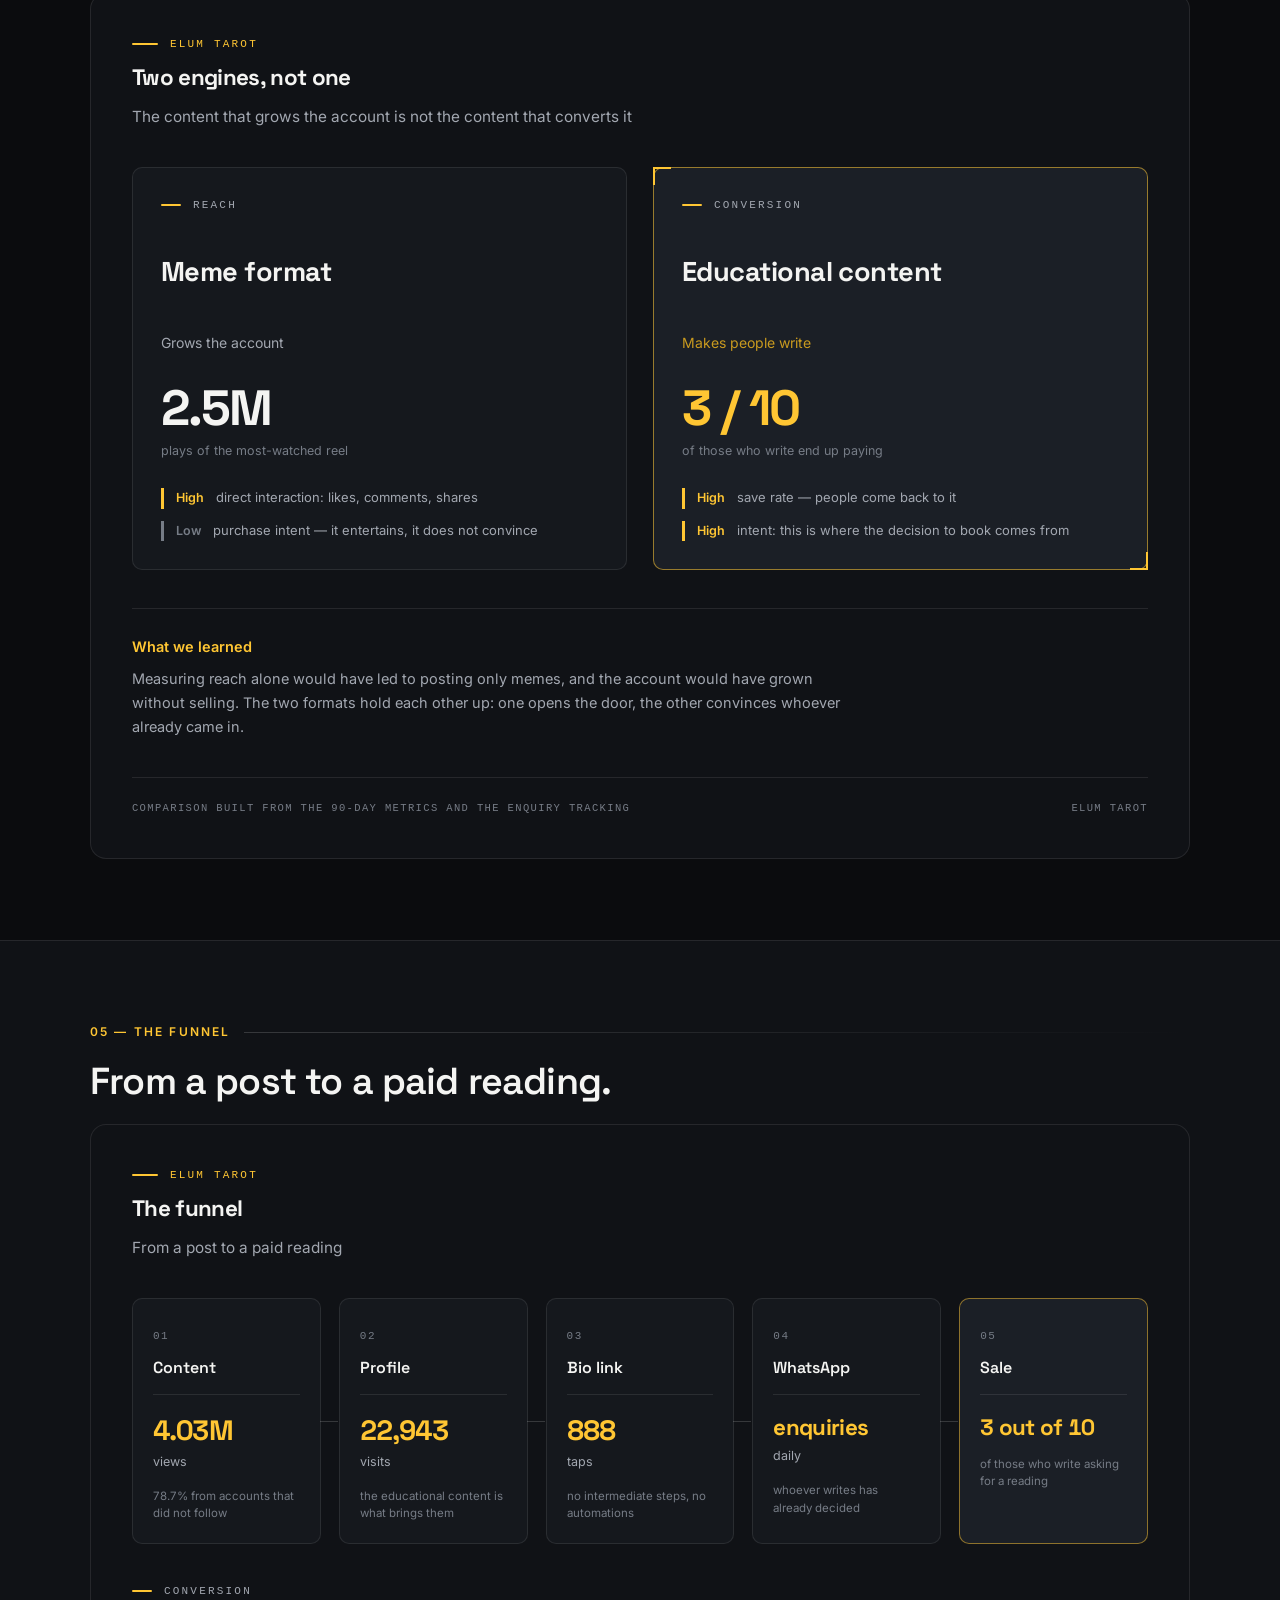
==== commit b1428265: "Da protagonismo al portafolio en la portada - Proyectos pasa a la sección 02, justo después de Sobre" ====
--- a/elum.html
+++ b/elum.html
@@ -25,7 +25,7 @@
 <link href="https://fonts.googleapis.com/css2?family=Inter:wght@400;500;600&family=Space+Grotesk:wght@400;500;600;700&display=swap" rel="stylesheet">
 <!-- las tres familias del manual de Elum: se cargan solo aqui, para el bloque de identidad -->
 <link href="https://fonts.googleapis.com/css2?family=Cinzel:wght@400;500&family=Marcellus&family=Cormorant+Garamond:wght@400;500&display=swap" rel="stylesheet">
-<link rel="stylesheet" href="assets/css/style.css?v=61">
+<link rel="stylesheet" href="assets/css/style.css?v=62">
 <script>document.documentElement.classList.add('js');</script>
 <script type="application/ld+json">
 {
@@ -94,8 +94,8 @@
 
     <nav class="nav" id="nav" aria-label="Principal">
       <a href="index.html#sobre-mi"    data-i18n="nav.about">Sobre mí</a>
+      <a href="portafolio.html" class="active" data-i18n="nav.work">Portafolio</a>
       <a href="index.html#experiencia" data-i18n="nav.experience">Experiencia</a>
-      <a href="portafolio.html" class="active" data-i18n="nav.work">Portafolio</a>
       <a href="index.html#habilidades" data-i18n="nav.skills">Habilidades</a>
       <a href="index.html#contacto"    data-i18n="nav.contact">Contacto</a>
 
@@ -1300,9 +1300,9 @@
   </div>
 </footer>
 
-<script src="assets/js/i18n.js?v=61"></script>
-<script src="assets/js/main.js?v=61"></script>
-<script src="assets/js/motion.js?v=61" defer></script>
-<script src="assets/js/asistente.js?v=61" defer></script>
+<script src="assets/js/i18n.js?v=62"></script>
+<script src="assets/js/main.js?v=62"></script>
+<script src="assets/js/motion.js?v=62" defer></script>
+<script src="assets/js/asistente.js?v=62" defer></script>
 </body>
 </html>
